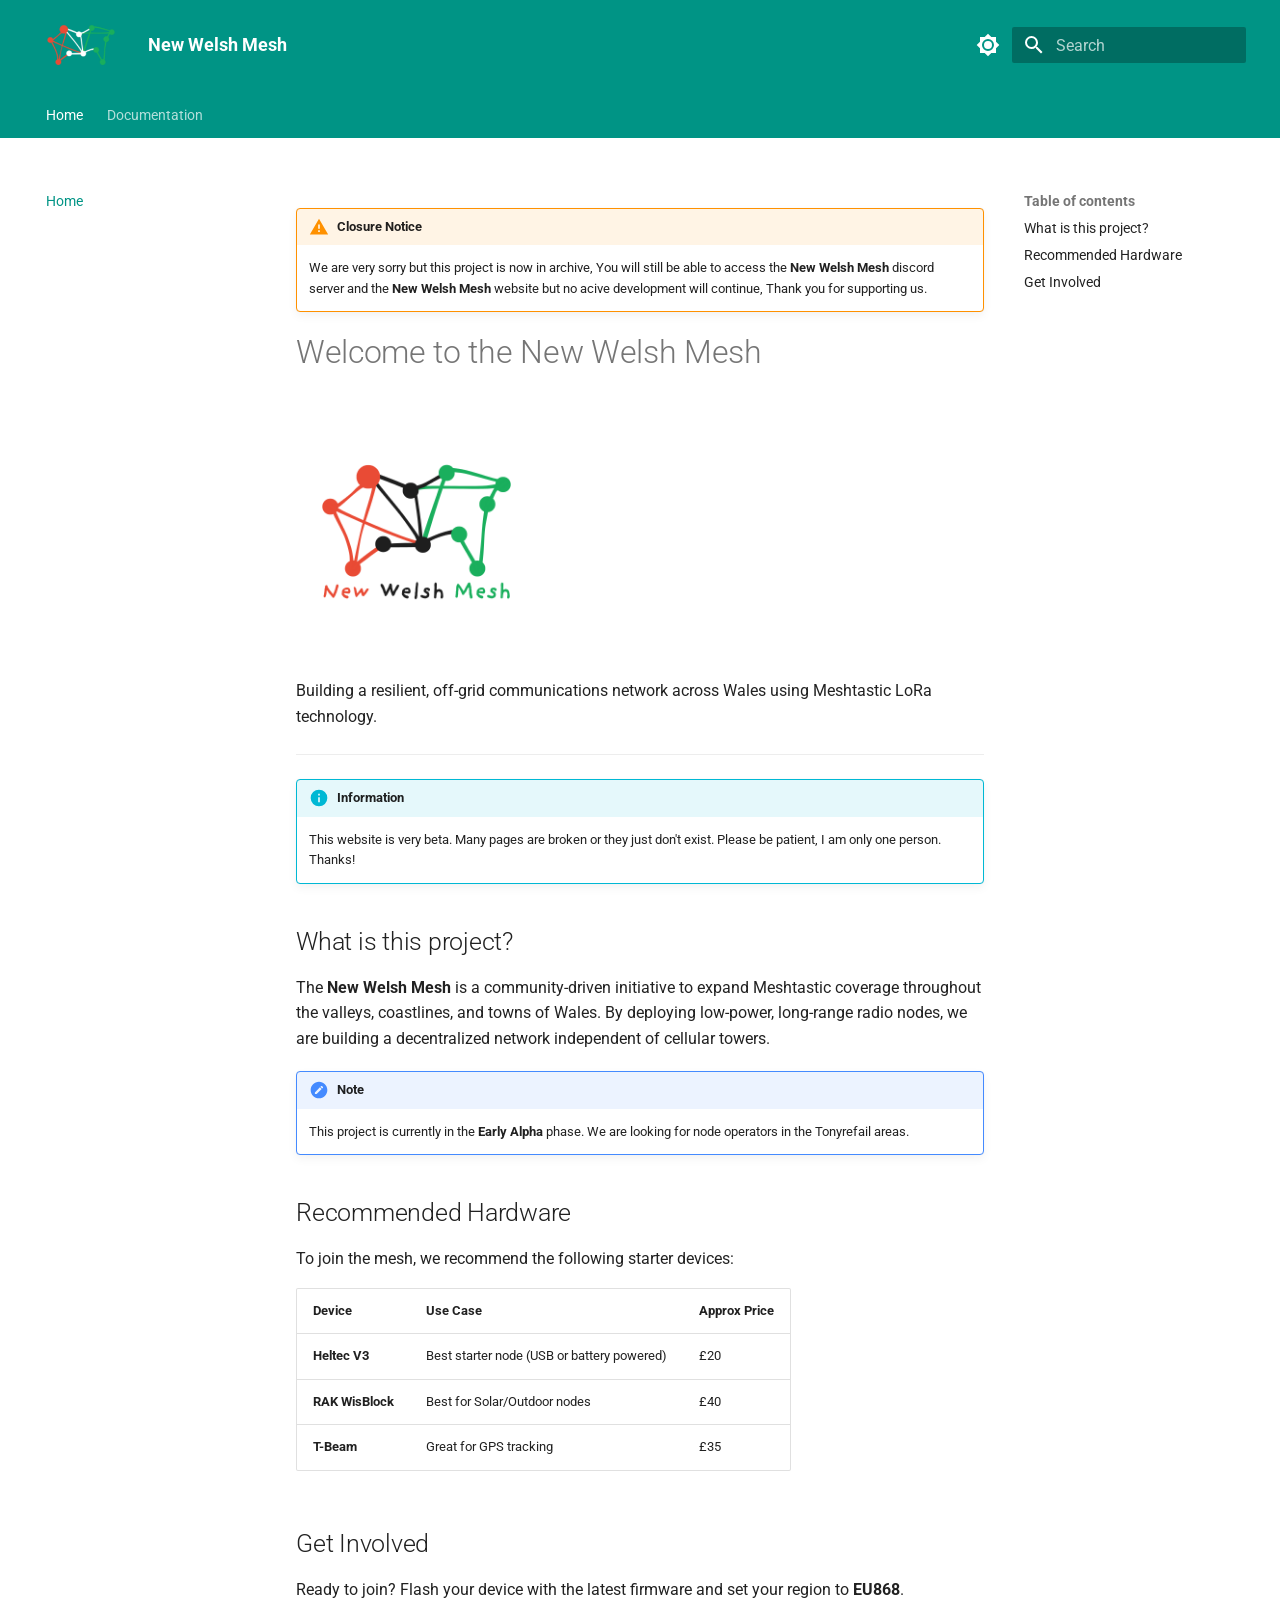
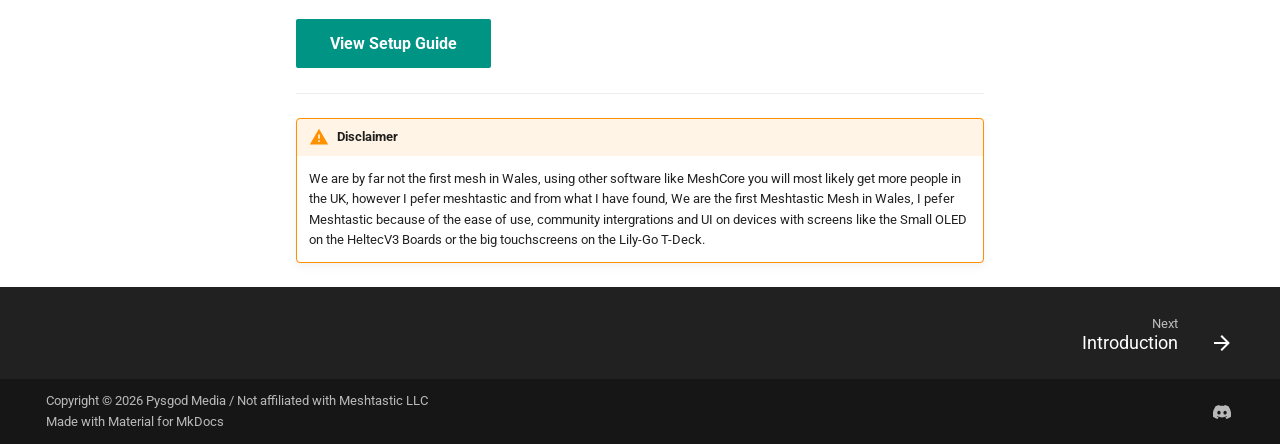
==== index.html @ be0174ce "Deployed 5607182 with MkDocs version: 1.6.1" ====
<!doctype html>
<html lang="en" class="no-js">
  <head>
    
      <meta charset="utf-8">
      <meta name="viewport" content="width=device-width,initial-scale=1">
      
      
      
        <link rel="canonical" href="https://welshmesh.pysgod.xyz/">
      
      
      
        <link rel="next" href="docs/getting-started/">
      
      
        
      
      
      <link rel="icon" href="nwm-white.png">
      <meta name="generator" content="mkdocs-1.6.1, mkdocs-material-9.7.6">
    
    
      
        <title>New Welsh Mesh</title>
      
    
    
      <link rel="stylesheet" href="assets/stylesheets/main.484c7ddc.min.css">
      
        
        <link rel="stylesheet" href="assets/stylesheets/palette.ab4e12ef.min.css">
      
      


    
    
      
    
    
      
        
        
        <link rel="preconnect" href="https://fonts.gstatic.com" crossorigin>
        <link rel="stylesheet" href="https://fonts.googleapis.com/css?family=Roboto:300,300i,400,400i,700,700i%7CRoboto+Mono:400,400i,700,700i&display=fallback">
        <style>:root{--md-text-font:"Roboto";--md-code-font:"Roboto Mono"}</style>
      
    
    
      <link rel="stylesheet" href="stylesheets/style.css">
    
    <script>__md_scope=new URL(".",location),__md_hash=e=>[...e].reduce(((e,_)=>(e<<5)-e+_.charCodeAt(0)),0),__md_get=(e,_=localStorage,t=__md_scope)=>JSON.parse(_.getItem(t.pathname+"."+e)),__md_set=(e,_,t=localStorage,a=__md_scope)=>{try{t.setItem(a.pathname+"."+e,JSON.stringify(_))}catch(e){}}</script>
    
      

    
    
  </head>
  
  
    
    
      
    
    
    
    
    <body dir="ltr" data-md-color-scheme="default" data-md-color-primary="custom" data-md-color-accent="custom">
  
    
    <input class="md-toggle" data-md-toggle="drawer" type="checkbox" id="__drawer" autocomplete="off">
    <input class="md-toggle" data-md-toggle="search" type="checkbox" id="__search" autocomplete="off">
    <label class="md-overlay" for="__drawer"></label>
    <div data-md-component="skip">
      
        
        <a href="#welcome-to-the-new-welsh-mesh" class="md-skip">
          Skip to content
        </a>
      
    </div>
    <div data-md-component="announce">
      
    </div>
    
    
      

<header class="md-header" data-md-component="header">
  <nav class="md-header__inner md-grid" aria-label="Header">
    <a href="." title="New Welsh Mesh" class="md-header__button md-logo" aria-label="New Welsh Mesh" data-md-component="logo">
      
  <img src="nwm-white.png" alt="logo">

    </a>
    <label class="md-header__button md-icon" for="__drawer">
      
      <svg xmlns="http://www.w3.org/2000/svg" viewBox="0 0 24 24"><path d="M3 6h18v2H3zm0 5h18v2H3zm0 5h18v2H3z"/></svg>
    </label>
    <div class="md-header__title" data-md-component="header-title">
      <div class="md-header__ellipsis">
        <div class="md-header__topic">
          <span class="md-ellipsis">
            New Welsh Mesh
          </span>
        </div>
        <div class="md-header__topic" data-md-component="header-topic">
          <span class="md-ellipsis">
            
              Home
            
          </span>
        </div>
      </div>
    </div>
    
      
        <form class="md-header__option" data-md-component="palette">
  
    
    
    
    <input class="md-option" data-md-color-media="" data-md-color-scheme="default" data-md-color-primary="custom" data-md-color-accent="custom"  aria-label="Switch to dark mode"  type="radio" name="__palette" id="__palette_0">
    
      <label class="md-header__button md-icon" title="Switch to dark mode" for="__palette_1" hidden>
        <svg xmlns="http://www.w3.org/2000/svg" viewBox="0 0 24 24"><path d="M12 8a4 4 0 0 0-4 4 4 4 0 0 0 4 4 4 4 0 0 0 4-4 4 4 0 0 0-4-4m0 10a6 6 0 0 1-6-6 6 6 0 0 1 6-6 6 6 0 0 1 6 6 6 6 0 0 1-6 6m8-9.31V4h-4.69L12 .69 8.69 4H4v4.69L.69 12 4 15.31V20h4.69L12 23.31 15.31 20H20v-4.69L23.31 12z"/></svg>
      </label>
    
  
    
    
    
    <input class="md-option" data-md-color-media="" data-md-color-scheme="slate" data-md-color-primary="custom" data-md-color-accent="custom"  aria-label="Switch to light mode"  type="radio" name="__palette" id="__palette_1">
    
      <label class="md-header__button md-icon" title="Switch to light mode" for="__palette_0" hidden>
        <svg xmlns="http://www.w3.org/2000/svg" viewBox="0 0 24 24"><path d="M12 18c-.89 0-1.74-.2-2.5-.55C11.56 16.5 13 14.42 13 12s-1.44-4.5-3.5-5.45C10.26 6.2 11.11 6 12 6a6 6 0 0 1 6 6 6 6 0 0 1-6 6m8-9.31V4h-4.69L12 .69 8.69 4H4v4.69L.69 12 4 15.31V20h4.69L12 23.31 15.31 20H20v-4.69L23.31 12z"/></svg>
      </label>
    
  
</form>
      
    
    
      <script>var palette=__md_get("__palette");if(palette&&palette.color){if("(prefers-color-scheme)"===palette.color.media){var media=matchMedia("(prefers-color-scheme: light)"),input=document.querySelector(media.matches?"[data-md-color-media='(prefers-color-scheme: light)']":"[data-md-color-media='(prefers-color-scheme: dark)']");palette.color.media=input.getAttribute("data-md-color-media"),palette.color.scheme=input.getAttribute("data-md-color-scheme"),palette.color.primary=input.getAttribute("data-md-color-primary"),palette.color.accent=input.getAttribute("data-md-color-accent")}for(var[key,value]of Object.entries(palette.color))document.body.setAttribute("data-md-color-"+key,value)}</script>
    
    
    
      
      
        <label class="md-header__button md-icon" for="__search">
          
          <svg xmlns="http://www.w3.org/2000/svg" viewBox="0 0 24 24"><path d="M9.5 3A6.5 6.5 0 0 1 16 9.5c0 1.61-.59 3.09-1.56 4.23l.27.27h.79l5 5-1.5 1.5-5-5v-.79l-.27-.27A6.52 6.52 0 0 1 9.5 16 6.5 6.5 0 0 1 3 9.5 6.5 6.5 0 0 1 9.5 3m0 2C7 5 5 7 5 9.5S7 14 9.5 14 14 12 14 9.5 12 5 9.5 5"/></svg>
        </label>
        <div class="md-search" data-md-component="search" role="dialog">
  <label class="md-search__overlay" for="__search"></label>
  <div class="md-search__inner" role="search">
    <form class="md-search__form" name="search">
      <input type="text" class="md-search__input" name="query" aria-label="Search" placeholder="Search" autocapitalize="off" autocorrect="off" autocomplete="off" spellcheck="false" data-md-component="search-query" required>
      <label class="md-search__icon md-icon" for="__search">
        
        <svg xmlns="http://www.w3.org/2000/svg" viewBox="0 0 24 24"><path d="M9.5 3A6.5 6.5 0 0 1 16 9.5c0 1.61-.59 3.09-1.56 4.23l.27.27h.79l5 5-1.5 1.5-5-5v-.79l-.27-.27A6.52 6.52 0 0 1 9.5 16 6.5 6.5 0 0 1 3 9.5 6.5 6.5 0 0 1 9.5 3m0 2C7 5 5 7 5 9.5S7 14 9.5 14 14 12 14 9.5 12 5 9.5 5"/></svg>
        
        <svg xmlns="http://www.w3.org/2000/svg" viewBox="0 0 24 24"><path d="M20 11v2H8l5.5 5.5-1.42 1.42L4.16 12l7.92-7.92L13.5 5.5 8 11z"/></svg>
      </label>
      <nav class="md-search__options" aria-label="Search">
        
        <button type="reset" class="md-search__icon md-icon" title="Clear" aria-label="Clear" tabindex="-1">
          
          <svg xmlns="http://www.w3.org/2000/svg" viewBox="0 0 24 24"><path d="M19 6.41 17.59 5 12 10.59 6.41 5 5 6.41 10.59 12 5 17.59 6.41 19 12 13.41 17.59 19 19 17.59 13.41 12z"/></svg>
        </button>
      </nav>
      
    </form>
    <div class="md-search__output">
      <div class="md-search__scrollwrap" tabindex="0" data-md-scrollfix>
        <div class="md-search-result" data-md-component="search-result">
          <div class="md-search-result__meta">
            Initializing search
          </div>
          <ol class="md-search-result__list" role="presentation"></ol>
        </div>
      </div>
    </div>
  </div>
</div>
      
    
    
  </nav>
  
</header>
    
    <div class="md-container" data-md-component="container">
      
      
        
          
            
<nav class="md-tabs" aria-label="Tabs" data-md-component="tabs">
  <div class="md-grid">
    <ul class="md-tabs__list">
      
        
  
  
  
    
  
  
    <li class="md-tabs__item md-tabs__item--active">
      <a href="." class="md-tabs__link">
        
  
  
    
  
  Home

      </a>
    </li>
  

      
        
  
  
  
  
    
    
      
  
  
  
  
    
    
      <li class="md-tabs__item">
        <a href="docs/getting-started/" class="md-tabs__link">
          
  
  
  Documentation

        </a>
      </li>
    
  

    
  

      
    </ul>
  </div>
</nav>
          
        
      
      <main class="md-main" data-md-component="main">
        <div class="md-main__inner md-grid">
          
            
              
              <div class="md-sidebar md-sidebar--primary" data-md-component="sidebar" data-md-type="navigation" >
                <div class="md-sidebar__scrollwrap">
                  <div class="md-sidebar__inner">
                    


  


<nav class="md-nav md-nav--primary md-nav--lifted" aria-label="Navigation" data-md-level="0">
  <label class="md-nav__title" for="__drawer">
    <a href="." title="New Welsh Mesh" class="md-nav__button md-logo" aria-label="New Welsh Mesh" data-md-component="logo">
      
  <img src="nwm-white.png" alt="logo">

    </a>
    New Welsh Mesh
  </label>
  
  <ul class="md-nav__list" data-md-scrollfix>
    
      
      
  
  
    
  
  
  
    <li class="md-nav__item md-nav__item--active">
      
      <input class="md-nav__toggle md-toggle" type="checkbox" id="__toc">
      
      
        
      
      
        <label class="md-nav__link md-nav__link--active" for="__toc">
          
  
  
  <span class="md-ellipsis">
    
  
    Home
  

    
  </span>
  
  

          <span class="md-nav__icon md-icon"></span>
        </label>
      
      <a href="." class="md-nav__link md-nav__link--active">
        
  
  
  <span class="md-ellipsis">
    
  
    Home
  

    
  </span>
  
  

      </a>
      
        

<nav class="md-nav md-nav--secondary" aria-label="Table of contents">
  
  
  
    
  
  
    <label class="md-nav__title" for="__toc">
      <span class="md-nav__icon md-icon"></span>
      Table of contents
    </label>
    <ul class="md-nav__list" data-md-component="toc" data-md-scrollfix>
      
        <li class="md-nav__item">
  <a href="#what-is-this-project" class="md-nav__link">
    <span class="md-ellipsis">
      
        What is this project?
      
    </span>
  </a>
  
</li>
      
        <li class="md-nav__item">
  <a href="#recommended-hardware" class="md-nav__link">
    <span class="md-ellipsis">
      
        Recommended Hardware
      
    </span>
  </a>
  
</li>
      
        <li class="md-nav__item">
  <a href="#get-involved" class="md-nav__link">
    <span class="md-ellipsis">
      
        Get Involved
      
    </span>
  </a>
  
</li>
      
    </ul>
  
</nav>
      
    </li>
  

    
      
      
  
  
  
  
    
    
    
    
      
      
        
      
    
    
    <li class="md-nav__item md-nav__item--nested">
      
        
        
        <input class="md-nav__toggle md-toggle " type="checkbox" id="__nav_2" >
        
          
          <label class="md-nav__link" for="__nav_2" id="__nav_2_label" tabindex="0">
            
  
  
  <span class="md-ellipsis">
    
  
    Documentation
  

    
  </span>
  
  

            <span class="md-nav__icon md-icon"></span>
          </label>
        
        <nav class="md-nav" data-md-level="1" aria-labelledby="__nav_2_label" aria-expanded="false">
          <label class="md-nav__title" for="__nav_2">
            <span class="md-nav__icon md-icon"></span>
            
  
    Documentation
  

          </label>
          <ul class="md-nav__list" data-md-scrollfix>
            
              
                
  
  
  
  
    
    
    
    
      
      
        
      
    
    
    <li class="md-nav__item md-nav__item--nested">
      
        
        
        <input class="md-nav__toggle md-toggle " type="checkbox" id="__nav_2_1" >
        
          
          <label class="md-nav__link" for="__nav_2_1" id="__nav_2_1_label" tabindex="0">
            
  
  
  <span class="md-ellipsis">
    
  
    Getting Started
  

    
  </span>
  
  

            <span class="md-nav__icon md-icon"></span>
          </label>
        
        <nav class="md-nav" data-md-level="2" aria-labelledby="__nav_2_1_label" aria-expanded="false">
          <label class="md-nav__title" for="__nav_2_1">
            <span class="md-nav__icon md-icon"></span>
            
  
    Getting Started
  

          </label>
          <ul class="md-nav__list" data-md-scrollfix>
            
              
                
  
  
  
  
    <li class="md-nav__item">
      <a href="docs/getting-started/" class="md-nav__link">
        
  
  
  <span class="md-ellipsis">
    
  
    Introduction
  

    
  </span>
  
  

      </a>
    </li>
  

              
            
              
                
  
  
  
  
    <li class="md-nav__item">
      <a href="docs/node-settings/" class="md-nav__link">
        
  
  
  <span class="md-ellipsis">
    
  
    Node Settings
  

    
  </span>
  
  

      </a>
    </li>
  

              
            
          </ul>
        </nav>
      
    </li>
  

              
            
              
                
  
  
  
  
    
    
    
    
      
      
        
      
    
    
    <li class="md-nav__item md-nav__item--nested">
      
        
        
        <input class="md-nav__toggle md-toggle " type="checkbox" id="__nav_2_2" >
        
          
          <label class="md-nav__link" for="__nav_2_2" id="__nav_2_2_label" tabindex="0">
            
  
  
  <span class="md-ellipsis">
    
  
    Guidelines
  

    
  </span>
  
  

            <span class="md-nav__icon md-icon"></span>
          </label>
        
        <nav class="md-nav" data-md-level="2" aria-labelledby="__nav_2_2_label" aria-expanded="false">
          <label class="md-nav__title" for="__nav_2_2">
            <span class="md-nav__icon md-icon"></span>
            
  
    Guidelines
  

          </label>
          <ul class="md-nav__list" data-md-scrollfix>
            
              
                
  
  
  
  
    <li class="md-nav__item">
      <a href="docs/mesh-etiquette/" class="md-nav__link">
        
  
  
  <span class="md-ellipsis">
    
  
    Typical Practices
  

    
  </span>
  
  

      </a>
    </li>
  

              
            
          </ul>
        </nav>
      
    </li>
  

              
            
              
                
  
  
  
  
    
    
    
    
      
      
        
      
    
    
    <li class="md-nav__item md-nav__item--nested">
      
        
        
        <input class="md-nav__toggle md-toggle " type="checkbox" id="__nav_2_3" >
        
          
          <label class="md-nav__link" for="__nav_2_3" id="__nav_2_3_label" tabindex="0">
            
  
  
  <span class="md-ellipsis">
    
  
    Extra
  

    
  </span>
  
  

            <span class="md-nav__icon md-icon"></span>
          </label>
        
        <nav class="md-nav" data-md-level="2" aria-labelledby="__nav_2_3_label" aria-expanded="false">
          <label class="md-nav__title" for="__nav_2_3">
            <span class="md-nav__icon md-icon"></span>
            
  
    Extra
  

          </label>
          <ul class="md-nav__list" data-md-scrollfix>
            
              
                
  
  
  
  
    <li class="md-nav__item">
      <a href="docs/node-choices/" class="md-nav__link">
        
  
  
  <span class="md-ellipsis">
    
  
    Node Choices
  

    
  </span>
  
  

      </a>
    </li>
  

              
            
          </ul>
        </nav>
      
    </li>
  

              
            
          </ul>
        </nav>
      
    </li>
  

    
  </ul>
</nav>
                  </div>
                </div>
              </div>
            
            
              
              <div class="md-sidebar md-sidebar--secondary" data-md-component="sidebar" data-md-type="toc" >
                <div class="md-sidebar__scrollwrap">
                  <div class="md-sidebar__inner">
                    

<nav class="md-nav md-nav--secondary" aria-label="Table of contents">
  
  
  
    
  
  
    <label class="md-nav__title" for="__toc">
      <span class="md-nav__icon md-icon"></span>
      Table of contents
    </label>
    <ul class="md-nav__list" data-md-component="toc" data-md-scrollfix>
      
        <li class="md-nav__item">
  <a href="#what-is-this-project" class="md-nav__link">
    <span class="md-ellipsis">
      
        What is this project?
      
    </span>
  </a>
  
</li>
      
        <li class="md-nav__item">
  <a href="#recommended-hardware" class="md-nav__link">
    <span class="md-ellipsis">
      
        Recommended Hardware
      
    </span>
  </a>
  
</li>
      
        <li class="md-nav__item">
  <a href="#get-involved" class="md-nav__link">
    <span class="md-ellipsis">
      
        Get Involved
      
    </span>
  </a>
  
</li>
      
    </ul>
  
</nav>
                  </div>
                </div>
              </div>
            
          
          
            <div class="md-content" data-md-component="content">
              
              <article class="md-content__inner md-typeset">
                
                  


  
  


<div class="admonition warning">
<p class="admonition-title">Closure Notice</p>
<p>We are very sorry but this project is now in archive, You will still be able to access the <strong>New Welsh Mesh</strong> discord server and the <strong>New Welsh Mesh</strong> website but no acive development will continue, Thank you for supporting us.</p>
</div>
<h1 id="welcome-to-the-new-welsh-mesh">Welcome to the New Welsh Mesh</h1>
<p><img alt="The NWM Logo" src="nwmlogo.png" width="35%" /></p>
<p>Building a resilient, off-grid communications network across Wales using Meshtastic LoRa technology.</p>
<hr />
<div class="admonition info">
<p class="admonition-title">Information</p>
<p>This website is very beta. Many pages are broken or they just don't exist. Please be patient, I am only one person. Thanks!</p>
</div>
<h2 id="what-is-this-project">What is this project?</h2>
<p>The <strong>New Welsh Mesh</strong> is a community-driven initiative to expand Meshtastic coverage throughout the valleys, coastlines, and towns of Wales. By deploying low-power, long-range radio nodes, we are building a decentralized network independent of cellular towers.</p>
<div class="admonition note">
<p class="admonition-title">Note</p>
<p>This project is currently in the <strong>Early Alpha</strong> phase. We are looking for node operators in the Tonyrefail areas.</p>
</div>
<h2 id="recommended-hardware">Recommended Hardware</h2>
<p>To join the mesh, we recommend the following starter devices:</p>
<table>
<thead>
<tr>
<th style="text-align: left;">Device</th>
<th style="text-align: left;">Use Case</th>
<th style="text-align: left;">Approx Price</th>
</tr>
</thead>
<tbody>
<tr>
<td style="text-align: left;"><strong>Heltec V3</strong></td>
<td style="text-align: left;">Best starter node (USB or battery powered)</td>
<td style="text-align: left;">£20</td>
</tr>
<tr>
<td style="text-align: left;"><strong>RAK WisBlock</strong></td>
<td style="text-align: left;">Best for Solar/Outdoor nodes</td>
<td style="text-align: left;">£40</td>
</tr>
<tr>
<td style="text-align: left;"><strong>T-Beam</strong></td>
<td style="text-align: left;">Great for GPS tracking</td>
<td style="text-align: left;">£35</td>
</tr>
</tbody>
</table>
<h2 id="get-involved">Get Involved</h2>
<p>Ready to join? Flash your device with the latest firmware and set your region to <strong>EU868</strong>.</p>
<p><a class="md-button md-button--primary" href="docs/getting-started/">View Setup Guide</a></p>
<hr />
<div class="admonition warning">
<p class="admonition-title">Disclaimer</p>
<p>We are by far not the first mesh in Wales, using other software like MeshCore you will most likely get more people in the UK, however I pefer meshtastic and from what I have found, We are the first Meshtastic Mesh in Wales, I pefer Meshtastic because of the ease of use, community intergrations and UI on devices with screens like the Small OLED on the HeltecV3 Boards or the big touchscreens on the Lily-Go T-Deck.</p>
</div>












                
              </article>
            </div>
          
          
<script>var target=document.getElementById(location.hash.slice(1));target&&target.name&&(target.checked=target.name.startsWith("__tabbed_"))</script>
        </div>
        
      </main>
      
        <footer class="md-footer">
  
    
      
      <nav class="md-footer__inner md-grid" aria-label="Footer" >
        
        
          
          <a href="docs/getting-started/" class="md-footer__link md-footer__link--next" aria-label="Next: Introduction">
            <div class="md-footer__title">
              <span class="md-footer__direction">
                Next
              </span>
              <div class="md-ellipsis">
                Introduction
              </div>
            </div>
            <div class="md-footer__button md-icon">
              
              <svg xmlns="http://www.w3.org/2000/svg" viewBox="0 0 24 24"><path d="M4 11v2h12l-5.5 5.5 1.42 1.42L19.84 12l-7.92-7.92L10.5 5.5 16 11z"/></svg>
            </div>
          </a>
        
      </nav>
    
  
  <div class="md-footer-meta md-typeset">
    <div class="md-footer-meta__inner md-grid">
      <div class="md-copyright">
  
    <div class="md-copyright__highlight">
      Copyright &copy; 2026 <a href="https://welshmesh.pysgod.xyz/copyright/">Pysgod Media<a/> / Not affiliated with Meshtastic LLC
    </div>
  
  
    Made with
    <a href="https://squidfunk.github.io/mkdocs-material/" target="_blank" rel="noopener">
      Material for MkDocs
    </a>
  
</div>
      
        
<div class="md-social">
  
    
    
    
    
      
      
    
    <a href="https://discord.gg/4VhKqbH39W" target="_blank" rel="noopener" title="discord.gg" class="md-social__link">
      <svg xmlns="http://www.w3.org/2000/svg" viewBox="0 0 576 512"><!--! Font Awesome Free 7.1.0 by @fontawesome - https://fontawesome.com License - https://fontawesome.com/license/free (Icons: CC BY 4.0, Fonts: SIL OFL 1.1, Code: MIT License) Copyright 2025 Fonticons, Inc.--><path d="M492.5 69.8c-.2-.3-.4-.6-.8-.7-38.1-17.5-78.4-30-119.7-37.1-.4-.1-.8 0-1.1.1s-.6.4-.8.8c-5.5 9.9-10.5 20.2-14.9 30.6-44.6-6.8-89.9-6.8-134.4 0-4.5-10.5-9.5-20.7-15.1-30.6-.2-.3-.5-.6-.8-.8s-.7-.2-1.1-.2C162.5 39 122.2 51.5 84.1 69c-.3.1-.6.4-.8.7C7.1 183.5-13.8 294.6-3.6 404.2c0 .3.1.5.2.8s.3.4.5.6c44.4 32.9 94 58 146.8 74.2.4.1.8.1 1.1 0s.7-.4.9-.7c11.3-15.4 21.4-31.8 30-48.8.1-.2.2-.5.2-.8s0-.5-.1-.8-.2-.5-.4-.6-.4-.3-.7-.4c-15.8-6.1-31.2-13.4-45.9-21.9-.3-.2-.5-.4-.7-.6s-.3-.6-.3-.9 0-.6.2-.9.3-.5.6-.7c3.1-2.3 6.2-4.7 9.1-7.1.3-.2.6-.4.9-.4s.7 0 1 .1c96.2 43.9 200.4 43.9 295.5 0 .3-.1.7-.2 1-.2s.7.2.9.4c2.9 2.4 6 4.9 9.1 7.2.2.2.4.4.6.7s.2.6.2.9-.1.6-.3.9-.4.5-.6.6c-14.7 8.6-30 15.9-45.9 21.8-.2.1-.5.2-.7.4s-.3.4-.4.7-.1.5-.1.8.1.5.2.8c8.8 17 18.8 33.3 30 48.8.2.3.6.6.9.7s.8.1 1.1 0c52.9-16.2 102.6-41.3 147.1-74.2.2-.2.4-.4.5-.6s.2-.5.2-.8c12.3-126.8-20.5-236.9-86.9-334.5zm-302 267.7c-29 0-52.8-26.6-52.8-59.2s23.4-59.2 52.8-59.2c29.7 0 53.3 26.8 52.8 59.2 0 32.7-23.4 59.2-52.8 59.2m195.4 0c-29 0-52.8-26.6-52.8-59.2s23.4-59.2 52.8-59.2c29.7 0 53.3 26.8 52.8 59.2 0 32.7-23.2 59.2-52.8 59.2"/></svg>
    </a>
  
</div>
      
    </div>
  </div>
</footer>
      
    </div>
    <div class="md-dialog" data-md-component="dialog">
      <div class="md-dialog__inner md-typeset"></div>
    </div>
    
    
    
      
      
      <script id="__config" type="application/json">{"annotate": null, "base": ".", "features": ["navigation.tabs", "navigation.sections", "content.code.copy", "navigation.footer"], "search": "assets/javascripts/workers/search.2c215733.min.js", "tags": null, "translations": {"clipboard.copied": "Copied to clipboard", "clipboard.copy": "Copy to clipboard", "search.result.more.one": "1 more on this page", "search.result.more.other": "# more on this page", "search.result.none": "No matching documents", "search.result.one": "1 matching document", "search.result.other": "# matching documents", "search.result.placeholder": "Type to start searching", "search.result.term.missing": "Missing", "select.version": "Select version"}, "version": null}</script>
    
    
      <script src="assets/javascripts/bundle.79ae519e.min.js"></script>
      
    
  </body>
</html>
---- assets/stylesheets/main.484c7ddc.min.css ----
@charset "UTF-8";html{-webkit-text-size-adjust:none;-moz-text-size-adjust:none;text-size-adjust:none;box-sizing:border-box}*,:after,:before{box-sizing:inherit}@media (prefers-reduced-motion){*,:after,:before{transition:none!important}}body{margin:0}a,button,input,label{-webkit-tap-highlight-color:transparent}a{color:inherit;text-decoration:none}hr{border:0;box-sizing:initial;display:block;height:.05rem;overflow:visible;padding:0}small{font-size:80%}sub,sup{line-height:1em}img{border-style:none}table{border-collapse:initial;border-spacing:0}td,th{font-weight:400;vertical-align:top}button{background:#0000;border:0;font-family:inherit;font-size:inherit;margin:0;padding:0}input{border:0;outline:none}:root{--md-primary-fg-color:#4051b5;--md-primary-fg-color--light:#5d6cc0;--md-primary-fg-color--dark:#303fa1;--md-primary-bg-color:#fff;--md-primary-bg-color--light:#ffffffb3;--md-accent-fg-color:#526cfe;--md-accent-fg-color--transparent:#526cfe1a;--md-accent-bg-color:#fff;--md-accent-bg-color--light:#ffffffb3}[data-md-color-scheme=default]{color-scheme:light}[data-md-color-scheme=default] img[src$="#gh-dark-mode-only"],[data-md-color-scheme=default] img[src$="#only-dark"]{display:none}:root,[data-md-color-scheme=default]{--md-hue:225deg;--md-default-fg-color:#000000de;--md-default-fg-color--light:#0000008a;--md-default-fg-color--lighter:#00000052;--md-default-fg-color--lightest:#00000012;--md-default-bg-color:#fff;--md-default-bg-color--light:#ffffffb3;--md-default-bg-color--lighter:#ffffff4d;--md-default-bg-color--lightest:#ffffff1f;--md-code-fg-color:#36464e;--md-code-bg-color:#f5f5f5;--md-code-bg-color--light:#f5f5f5b3;--md-code-bg-color--lighter:#f5f5f54d;--md-code-hl-color:#4287ff;--md-code-hl-color--light:#4287ff1a;--md-code-hl-number-color:#d52a2a;--md-code-hl-special-color:#db1457;--md-code-hl-function-color:#a846b9;--md-code-hl-constant-color:#6e59d9;--md-code-hl-keyword-color:#3f6ec6;--md-code-hl-string-color:#1c7d4d;--md-code-hl-name-color:var(--md-code-fg-color);--md-code-hl-operator-color:var(--md-default-fg-color--light);--md-code-hl-punctuation-color:var(--md-default-fg-color--light);--md-code-hl-comment-color:var(--md-default-fg-color--light);--md-code-hl-generic-color:var(--md-default-fg-color--light);--md-code-hl-variable-color:var(--md-default-fg-color--light);--md-typeset-color:var(--md-default-fg-color);--md-typeset-a-color:var(--md-primary-fg-color);--md-typeset-del-color:#f5503d26;--md-typeset-ins-color:#0bd57026;--md-typeset-kbd-color:#fafafa;--md-typeset-kbd-accent-color:#fff;--md-typeset-kbd-border-color:#b8b8b8;--md-typeset-mark-color:#ffff0080;--md-typeset-table-color:#0000001f;--md-typeset-table-color--light:rgba(0,0,0,.035);--md-admonition-fg-color:var(--md-default-fg-color);--md-admonition-bg-color:var(--md-default-bg-color);--md-warning-fg-color:#000000de;--md-warning-bg-color:#ff9;--md-footer-fg-color:#fff;--md-footer-fg-color--light:#ffffffb3;--md-footer-fg-color--lighter:#ffffff73;--md-footer-bg-color:#000000de;--md-footer-bg-color--dark:#00000052;--md-shadow-z1:0 0.2rem 0.5rem #0000000d,0 0 0.05rem #0000001a;--md-shadow-z2:0 0.2rem 0.5rem #0000001a,0 0 0.05rem #00000040;--md-shadow-z3:0 0.2rem 0.5rem #0003,0 0 0.05rem #00000059}.md-icon svg{fill:currentcolor;display:block;height:1.2rem;width:1.2rem}body{-webkit-font-smoothing:antialiased;-moz-osx-font-smoothing:grayscale;--md-text-font-family:var(--md-text-font,_),-apple-system,BlinkMacSystemFont,Helvetica,Arial,sans-serif;--md-code-font-family:var(--md-code-font,_),SFMono-Regular,Consolas,Menlo,monospace}aside,body,input{font-feature-settings:"kern","liga";color:var(--md-typeset-color);font-family:var(--md-text-font-family)}code,kbd,pre{font-feature-settings:"kern";font-family:var(--md-code-font-family)}:root{--md-typeset-table-sort-icon:url('data:image/svg+xml;charset=utf-8,<svg xmlns="http://www.w3.org/2000/svg" viewBox="0 0 24 24"><path d="m18 21-4-4h3V7h-3l4-4 4 4h-3v10h3M2 19v-2h10v2M2 13v-2h7v2M2 7V5h4v2z"/></svg>');--md-typeset-table-sort-icon--asc:url('data:image/svg+xml;charset=utf-8,<svg xmlns="http://www.w3.org/2000/svg" viewBox="0 0 24 24"><path d="M19 17h3l-4 4-4-4h3V3h2M2 17h10v2H2M6 5v2H2V5m0 6h7v2H2z"/></svg>');--md-typeset-table-sort-icon--desc:url('data:image/svg+xml;charset=utf-8,<svg xmlns="http://www.w3.org/2000/svg" viewBox="0 0 24 24"><path d="M19 7h3l-4-4-4 4h3v14h2M2 17h10v2H2M6 5v2H2V5m0 6h7v2H2z"/></svg>')}.md-typeset{-webkit-print-color-adjust:exact;color-adjust:exact;font-size:.8rem;line-height:1.6;overflow-wrap:break-word}@media print{.md-typeset{font-size:.68rem}}.md-typeset blockquote,.md-typeset dl,.md-typeset figure,.md-typeset ol,.md-typeset pre,.md-typeset ul{margin-bottom:1em;margin-top:1em}.md-typeset h1{color:var(--md-default-fg-color--light);font-size:2em;line-height:1.3;margin:0 0 1.25em}.md-typeset h1,.md-typeset h2{font-weight:300;letter-spacing:-.01em}.md-typeset h2{font-size:1.5625em;line-height:1.4;margin:1.6em 0 .64em}.md-typeset h3{font-size:1.25em;font-weight:400;letter-spacing:-.01em;line-height:1.5;margin:1.6em 0 .8em}.md-typeset h2+h3{margin-top:.8em}.md-typeset h4{font-weight:700;letter-spacing:-.01em;margin:1em 0}.md-typeset h5,.md-typeset h6{color:var(--md-default-fg-color--light);font-size:.8em;font-weight:700;letter-spacing:-.01em;margin:1.25em 0}.md-typeset h5{text-transform:uppercase}.md-typeset h5 code{text-transform:none}.md-typeset hr{border-bottom:.05rem solid var(--md-default-fg-color--lightest);display:flow-root;margin:1.5em 0}.md-typeset a{color:var(--md-typeset-a-color);word-break:break-word}.md-typeset a,.md-typeset a:before{transition:color 125ms}.md-typeset a:focus,.md-typeset a:hover{color:var(--md-accent-fg-color)}.md-typeset a:focus code,.md-typeset a:hover code{background-color:var(--md-accent-fg-color--transparent);color:var(--md-accent-fg-color)}.md-typeset a code{color:var(--md-typeset-a-color)}.md-typeset a.focus-visible{outline-color:var(--md-accent-fg-color);outline-offset:.2rem}.md-typeset code,.md-typeset kbd,.md-typeset pre{color:var(--md-code-fg-color);direction:ltr;font-variant-ligatures:none;transition:background-color 125ms}@media print{.md-typeset code,.md-typeset kbd,.md-typeset pre{white-space:pre-wrap}}.md-typeset code{background-color:var(--md-code-bg-color);border-radius:.1rem;-webkit-box-decoration-break:clone;box-decoration-break:clone;font-size:.85em;padding:0 .2941176471em;transition:color 125ms,background-color 125ms;word-break:break-word}.md-typeset code:not(.focus-visible){-webkit-tap-highlight-color:transparent;outline:none}.md-typeset pre{display:flow-root;line-height:1.4;position:relative}.md-typeset pre>code{-webkit-box-decoration-break:slice;box-decoration-break:slice;box-shadow:none;display:block;margin:0;outline-color:var(--md-accent-fg-color);overflow:auto;padding:.7720588235em 1.1764705882em;scrollbar-color:var(--md-default-fg-color--lighter) #0000;scrollbar-width:thin;touch-action:auto;word-break:normal}.md-typeset pre>code:hover{scrollbar-color:var(--md-accent-fg-color) #0000}.md-typeset pre>code::-webkit-scrollbar{height:.2rem;width:.2rem}.md-typeset pre>code::-webkit-scrollbar-thumb{background-color:var(--md-default-fg-color--lighter)}.md-typeset pre>code::-webkit-scrollbar-thumb:hover{background-color:var(--md-accent-fg-color)}.md-typeset kbd{background-color:var(--md-typeset-kbd-color);border-radius:.1rem;box-shadow:0 .1rem 0 .05rem var(--md-typeset-kbd-border-color),0 .1rem 0 var(--md-typeset-kbd-border-color),0 -.1rem .2rem var(--md-typeset-kbd-accent-color) inset;color:var(--md-default-fg-color);display:inline-block;font-size:.75em;padding:0 .6666666667em;vertical-align:text-top;word-break:break-word}.md-typeset mark{background-color:var(--md-typeset-mark-color);-webkit-box-decoration-break:clone;box-decoration-break:clone;color:inherit;word-break:break-word}.md-typeset abbr{cursor:help;text-decoration:none}.md-typeset [data-preview],.md-typeset abbr{border-bottom:.05rem dotted var(--md-default-fg-color--light)}.md-typeset small{opacity:.75}[dir=ltr] .md-typeset sub,[dir=ltr] .md-typeset sup{margin-left:.078125em}[dir=rtl] .md-typeset sub,[dir=rtl] .md-typeset sup{margin-right:.078125em}[dir=ltr] .md-typeset blockquote{padding-left:.6rem}[dir=rtl] .md-typeset blockquote{padding-right:.6rem}[dir=ltr] .md-typeset blockquote{border-left:.2rem solid var(--md-default-fg-color--lighter)}[dir=rtl] .md-typeset blockquote{border-right:.2rem solid var(--md-default-fg-color--lighter)}.md-typeset blockquote{color:var(--md-default-fg-color--light);margin-left:0;margin-right:0}.md-typeset ul{list-style-type:disc}.md-typeset ul[type]{list-style-type:revert-layer}[dir=ltr] .md-typeset ol,[dir=ltr] .md-typeset ul{margin-left:.625em}[dir=rtl] .md-typeset ol,[dir=rtl] .md-typeset ul{margin-right:.625em}.md-typeset ol,.md-typeset ul{padding:0}.md-typeset ol:not([hidden]),.md-typeset ul:not([hidden]){display:flow-root}.md-typeset ol ol,.md-typeset ul ol{list-style-type:lower-alpha}.md-typeset ol ol ol,.md-typeset ul ol ol{list-style-type:lower-roman}.md-typeset ol ol ol ol,.md-typeset ul ol ol ol{list-style-type:upper-alpha}.md-typeset ol ol ol ol ol,.md-typeset ul ol ol ol ol{list-style-type:upper-roman}.md-typeset ol[type],.md-typeset ul[type]{list-style-type:revert-layer}[dir=ltr] .md-typeset ol li,[dir=ltr] .md-typeset ul li{margin-left:1.25em}[dir=rtl] .md-typeset ol li,[dir=rtl] .md-typeset ul li{margin-right:1.25em}.md-typeset ol li,.md-typeset ul li{margin-bottom:.5em}.md-typeset ol li blockquote,.md-typeset ol li p,.md-typeset ul li blockquote,.md-typeset ul li p{margin:.5em 0}.md-typeset ol li:last-child,.md-typeset ul li:last-child{margin-bottom:0}[dir=ltr] .md-typeset ol li ol,[dir=ltr] .md-typeset ol li ul,[dir=ltr] .md-typeset ul li ol,[dir=ltr] .md-typeset ul li ul{margin-left:.625em}[dir=rtl] .md-typeset ol li ol,[dir=rtl] .md-typeset ol li ul,[dir=rtl] .md-typeset ul li ol,[dir=rtl] .md-typeset ul li ul{margin-right:.625em}.md-typeset ol li ol,.md-typeset ol li ul,.md-typeset ul li ol,.md-typeset ul li ul{margin-bottom:.5em;margin-top:.5em}[dir=ltr] .md-typeset dd{margin-left:1.875em}[dir=rtl] .md-typeset dd{margin-right:1.875em}.md-typeset dd{margin-bottom:1.5em;margin-top:1em}.md-typeset img,.md-typeset svg,.md-typeset video{height:auto;max-width:100%}.md-typeset img[align=left]{margin:1em 1em 1em 0}.md-typeset img[align=right]{margin:1em 0 1em 1em}.md-typeset img[align]:only-child{margin-top:0}.md-typeset figure{display:flow-root;margin:1em auto;max-width:100%;text-align:center;width:fit-content}.md-typeset figure img{display:block;margin:0 auto}.md-typeset figcaption{font-style:italic;margin:1em auto;max-width:24rem}.md-typeset iframe{max-width:100%}.md-typeset table:not([class]){background-color:var(--md-default-bg-color);border:.05rem solid var(--md-typeset-table-color);border-radius:.1rem;display:inline-block;font-size:.64rem;max-width:100%;overflow:auto;touch-action:auto}@media print{.md-typeset table:not([class]){display:table}}.md-typeset table:not([class])+*{margin-top:1.5em}.md-typeset table:not([class]) td>:first-child,.md-typeset table:not([class]) th>:first-child{margin-top:0}.md-typeset table:not([class]) td>:last-child,.md-typeset table:not([class]) th>:last-child{margin-bottom:0}.md-typeset table:not([class]) td:not([align]),.md-typeset table:not([class]) th:not([align]){text-align:left}[dir=rtl] .md-typeset table:not([class]) td:not([align]),[dir=rtl] .md-typeset table:not([class]) th:not([align]){text-align:right}.md-typeset table:not([class]) th{font-weight:700;min-width:5rem;padding:.9375em 1.25em;vertical-align:top}.md-typeset table:not([class]) td{border-top:.05rem solid var(--md-typeset-table-color);padding:.9375em 1.25em;vertical-align:top}.md-typeset table:not([class]) tbody tr{transition:background-color 125ms}.md-typeset table:not([class]) tbody tr:hover{background-color:var(--md-typeset-table-color--light);box-shadow:0 .05rem 0 var(--md-default-bg-color) inset}.md-typeset table:not([class]) a{word-break:normal}.md-typeset table th[role=columnheader]{cursor:pointer}[dir=ltr] .md-typeset table th[role=columnheader]:after{margin-left:.5em}[dir=rtl] .md-typeset table th[role=columnheader]:after{margin-right:.5em}.md-typeset table th[role=columnheader]:after{content:"";display:inline-block;height:1.2em;-webkit-mask-image:var(--md-typeset-table-sort-icon);mask-image:var(--md-typeset-table-sort-icon);-webkit-mask-repeat:no-repeat;mask-repeat:no-repeat;-webkit-mask-size:contain;mask-size:contain;transition:background-color 125ms;vertical-align:text-bottom;width:1.2em}.md-typeset table th[role=columnheader]:hover:after{background-color:var(--md-default-fg-color--lighter)}.md-typeset table th[role=columnheader][aria-sort=ascending]:after{background-color:var(--md-default-fg-color--light);-webkit-mask-image:var(--md-typeset-table-sort-icon--asc);mask-image:var(--md-typeset-table-sort-icon--asc)}.md-typeset table th[role=columnheader][aria-sort=descending]:after{background-color:var(--md-default-fg-color--light);-webkit-mask-image:var(--md-typeset-table-sort-icon--desc);mask-image:var(--md-typeset-table-sort-icon--desc)}.md-typeset__scrollwrap{margin:1em -.8rem;overflow-x:auto;touch-action:auto}.md-typeset__table{display:inline-block;margin-bottom:.5em;padding:0 .8rem}@media print{.md-typeset__table{display:block}}html .md-typeset__table table{display:table;margin:0;overflow:hidden;width:100%}@media screen and (max-width:44.984375em){.md-content__inner>pre{margin:1em -.8rem}.md-content__inner>pre code{border-radius:0}}.md-typeset .md-author{border-radius:100%;display:block;flex-shrink:0;height:1.6rem;overflow:hidden;position:relative;transition:color 125ms,transform 125ms;width:1.6rem}.md-typeset .md-author img{display:block}.md-typeset .md-author--more{background:var(--md-default-fg-color--lightest);color:var(--md-default-fg-color--lighter);font-size:.6rem;font-weight:700;line-height:1.6rem;text-align:center}.md-typeset .md-author--long{height:2.4rem;width:2.4rem}.md-typeset a.md-author{transform:scale(1)}.md-typeset a.md-author img{border-radius:100%;filter:grayscale(100%) opacity(75%);transition:filter 125ms}.md-typeset a.md-author:focus,.md-typeset a.md-author:hover{transform:scale(1.1);z-index:1}.md-typeset a.md-author:focus img,.md-typeset a.md-author:hover img{filter:grayscale(0)}.md-banner{background-color:var(--md-footer-bg-color);color:var(--md-footer-fg-color);overflow:auto}@media print{.md-banner{display:none}}.md-banner--warning{background-color:var(--md-warning-bg-color);color:var(--md-warning-fg-color)}.md-banner__inner{font-size:.7rem;margin:.6rem auto;padding:0 .8rem}[dir=ltr] .md-banner__button{float:right}[dir=rtl] .md-banner__button{float:left}.md-banner__button{color:inherit;cursor:pointer;transition:opacity .25s}.no-js .md-banner__button{display:none}.md-banner__button:hover{opacity:.7}html{font-size:125%;height:100%;overflow-x:hidden}@media screen and (min-width:100em){html{font-size:137.5%}}@media screen and (min-width:125em){html{font-size:150%}}body{background-color:var(--md-default-bg-color);display:flex;flex-direction:column;font-size:.5rem;min-height:100%;position:relative;width:100%}@media print{body{display:block}}@media screen and (max-width:59.984375em){body[data-md-scrolllock]{position:fixed}}.md-grid{margin-left:auto;margin-right:auto;max-width:61rem}.md-container{display:flex;flex-direction:column;flex-grow:1}@media print{.md-container{display:block}}.md-main{flex-grow:1}.md-main__inner{display:flex;height:100%;margin-top:1.5rem}.md-ellipsis{overflow:hidden;text-overflow:ellipsis}.md-toggle{display:none}.md-option{height:0;opacity:0;position:absolute;width:0}.md-option:checked+label:not([hidden]){display:block}.md-option.focus-visible+label{outline-color:var(--md-accent-fg-color);outline-style:auto}.md-skip{background-color:var(--md-default-fg-color);border-radius:.1rem;color:var(--md-default-bg-color);font-size:.64rem;margin:.5rem;opacity:0;outline-color:var(--md-accent-fg-color);padding:.3rem .5rem;position:fixed;transform:translateY(.4rem);z-index:-1}.md-skip:focus{opacity:1;transform:translateY(0);transition:transform .25s cubic-bezier(.4,0,.2,1),opacity 175ms 75ms;z-index:10}@page{margin:25mm}:root{--md-clipboard-icon:url('data:image/svg+xml;charset=utf-8,<svg xmlns="http://www.w3.org/2000/svg" viewBox="0 0 24 24"><path d="M19 21H8V7h11m0-2H8a2 2 0 0 0-2 2v14a2 2 0 0 0 2 2h11a2 2 0 0 0 2-2V7a2 2 0 0 0-2-2m-3-4H4a2 2 0 0 0-2 2v14h2V3h12z"/></svg>')}.md-clipboard{border-radius:.1rem;color:var(--md-default-fg-color--lightest);cursor:pointer;height:1.5em;outline-color:var(--md-accent-fg-color);outline-offset:.1rem;transition:color .25s;width:1.5em;z-index:1}@media print{.md-clipboard{display:none}}.md-clipboard:not(.focus-visible){-webkit-tap-highlight-color:transparent;outline:none}:hover>.md-clipboard{color:var(--md-default-fg-color--light)}.md-clipboard:focus,.md-clipboard:hover{color:var(--md-accent-fg-color)}.md-clipboard:after{background-color:currentcolor;content:"";display:block;height:1.125em;margin:0 auto;-webkit-mask-image:var(--md-clipboard-icon);mask-image:var(--md-clipboard-icon);-webkit-mask-position:center;mask-position:center;-webkit-mask-repeat:no-repeat;mask-repeat:no-repeat;-webkit-mask-size:contain;mask-size:contain;width:1.125em}.md-clipboard--inline{cursor:pointer}.md-clipboard--inline code{transition:color .25s,background-color .25s}.md-clipboard--inline:focus code,.md-clipboard--inline:hover code{background-color:var(--md-accent-fg-color--transparent);color:var(--md-accent-fg-color)}:root{--md-code-select-icon:url('data:image/svg+xml;charset=utf-8,<svg xmlns="http://www.w3.org/2000/svg" viewBox="0 0 24 24"><path d="M19 19h-4v2h4c1.1 0 2-.9 2-2v-4h-2m0-12h-4v2h4v4h2V5c0-1.1-.9-2-2-2M5 5h4V3H5c-1.1 0-2 .9-2 2v4h2m0 6H3v4c0 1.1.9 2 2 2h4v-2H5zm2-4h2v2H7zm4 0h2v2h-2zm4 0h2v2h-2zM7 7h2v2H7zm4 0h2v2h-2zm4 0h2v2h-2zm-8 8h2v2H7zm4 0h2v2h-2zm4 0h2v2h-2z"/></svg>');--md-code-copy-icon:url('data:image/svg+xml;charset=utf-8,<svg xmlns="http://www.w3.org/2000/svg" viewBox="0 0 24 24"><path d="M19 21H8V7h11m0-2H8a2 2 0 0 0-2 2v14a2 2 0 0 0 2 2h11a2 2 0 0 0 2-2V7a2 2 0 0 0-2-2m-3-4H4a2 2 0 0 0-2 2v14h2V3h12z"/></svg>')}.md-typeset .md-code__content{display:grid}.md-code__nav{background-color:var(--md-code-bg-color--lighter);border-radius:.1rem;display:flex;gap:.2rem;padding:.2rem;position:absolute;right:.25em;top:.25em;transition:background-color .25s;z-index:1}:hover>.md-code__nav{background-color:var(--md-code-bg-color--light)}.md-code__button{color:var(--md-default-fg-color--lightest);cursor:pointer;display:block;height:1.5em;outline-color:var(--md-accent-fg-color);outline-offset:.1rem;transition:color .25s;width:1.5em}:hover>*>.md-code__button{color:var(--md-default-fg-color--light)}.md-code__button.focus-visible,.md-code__button:hover{color:var(--md-accent-fg-color)}.md-code__button--active{color:var(--md-default-fg-color)!important}.md-code__button:after{background-color:currentcolor;content:"";display:block;height:1.125em;margin:0 auto;-webkit-mask-position:center;mask-position:center;-webkit-mask-repeat:no-repeat;mask-repeat:no-repeat;-webkit-mask-size:contain;mask-size:contain;width:1.125em}.md-code__button[data-md-type=select]:after{-webkit-mask-image:var(--md-code-select-icon);mask-image:var(--md-code-select-icon)}.md-code__button[data-md-type=copy]:after{-webkit-mask-image:var(--md-code-copy-icon);mask-image:var(--md-code-copy-icon)}@keyframes consent{0%{opacity:0;transform:translateY(100%)}to{opacity:1;transform:translateY(0)}}@keyframes overlay{0%{opacity:0}to{opacity:1}}.md-consent__overlay{animation:overlay .25s both;-webkit-backdrop-filter:blur(.1rem);backdrop-filter:blur(.1rem);background-color:#0000008a;height:100%;opacity:1;position:fixed;top:0;width:100%;z-index:5}.md-consent__inner{animation:consent .5s cubic-bezier(.1,.7,.1,1) both;background-color:var(--md-default-bg-color);border:0;border-radius:.1rem;bottom:0;box-shadow:0 0 .2rem #0000001a,0 .2rem .4rem #0003;max-height:100%;overflow:auto;padding:0;position:fixed;width:100%;z-index:5}.md-consent__form{padding:.8rem}.md-consent__settings{display:none;margin:1em 0}input:checked+.md-consent__settings{display:block}.md-consent__controls{margin-bottom:.8rem}.md-typeset .md-consent__controls .md-button{display:inline}@media screen and (max-width:44.984375em){.md-typeset .md-consent__controls .md-button{display:block;margin-top:.4rem;text-align:center;width:100%}}.md-consent label{cursor:pointer}.md-content{flex-grow:1;min-width:0}.md-content__inner{margin:0 .8rem 1.2rem;padding-top:.6rem}@media screen and (min-width:76.25em){[dir=ltr] .md-sidebar--primary:not([hidden])~.md-content>.md-content__inner{margin-left:1.2rem}[dir=ltr] .md-sidebar--secondary:not([hidden])~.md-content>.md-content__inner,[dir=rtl] .md-sidebar--primary:not([hidden])~.md-content>.md-content__inner{margin-right:1.2rem}[dir=rtl] .md-sidebar--secondary:not([hidden])~.md-content>.md-content__inner{margin-left:1.2rem}}.md-content__inner:before{content:"";display:block;height:.4rem}.md-content__inner>:last-child{margin-bottom:0}[dir=ltr] .md-content__button{float:right}[dir=rtl] .md-content__button{float:left}[dir=ltr] .md-content__button{margin-left:.4rem}[dir=rtl] .md-content__button{margin-right:.4rem}.md-content__button{margin:.4rem 0;padding:0}@media print{.md-content__button{display:none}}.md-typeset .md-content__button{color:var(--md-default-fg-color--lighter)}.md-content__button svg{display:inline;vertical-align:top}[dir=rtl] .md-content__button svg{transform:scaleX(-1)}[dir=ltr] .md-dialog{right:.8rem}[dir=rtl] .md-dialog{left:.8rem}.md-dialog{background-color:var(--md-default-fg-color);border-radius:.1rem;bottom:.8rem;box-shadow:var(--md-shadow-z3);min-width:11.1rem;opacity:0;padding:.4rem .6rem;pointer-events:none;position:fixed;transform:translateY(100%);transition:transform 0ms .4s,opacity .4s;z-index:4}@media print{.md-dialog{display:none}}.md-dialog--active{opacity:1;pointer-events:auto;transform:translateY(0);transition:transform .4s cubic-bezier(.075,.85,.175,1),opacity .4s}.md-dialog__inner{color:var(--md-default-bg-color);font-size:.7rem}.md-feedback{margin:2em 0 1em;text-align:center}.md-feedback fieldset{border:none;margin:0;padding:0}.md-feedback__title{font-weight:700;margin:1em auto}.md-feedback__inner{position:relative}.md-feedback__list{display:flex;flex-wrap:wrap;place-content:baseline center;position:relative}.md-feedback__list:hover .md-icon:not(:disabled){color:var(--md-default-fg-color--lighter)}:disabled .md-feedback__list{min-height:1.8rem}.md-feedback__icon{color:var(--md-default-fg-color--light);cursor:pointer;flex-shrink:0;margin:0 .1rem;transition:color 125ms}.md-feedback__icon:not(:disabled).md-icon:hover{color:var(--md-accent-fg-color)}.md-feedback__icon:disabled{color:var(--md-default-fg-color--lightest);pointer-events:none}.md-feedback__note{opacity:0;position:relative;transform:translateY(.4rem);transition:transform .4s cubic-bezier(.1,.7,.1,1),opacity .15s}.md-feedback__note>*{margin:0 auto;max-width:16rem}:disabled .md-feedback__note{opacity:1;transform:translateY(0)}@media print{.md-feedback{display:none}}.md-footer{background-color:var(--md-footer-bg-color);color:var(--md-footer-fg-color)}@media print{.md-footer{display:none}}.md-footer__inner{justify-content:space-between;overflow:auto;padding:.2rem}.md-footer__inner:not([hidden]){display:flex}.md-footer__link{align-items:end;display:flex;flex-grow:0.01;margin-bottom:.4rem;margin-top:1rem;max-width:100%;outline-color:var(--md-accent-fg-color);overflow:hidden;transition:opacity .25s}.md-footer__link:focus,.md-footer__link:hover{opacity:.7}[dir=rtl] .md-footer__link svg{transform:scaleX(-1)}@media screen and (max-width:44.984375em){.md-footer__link--prev{flex-shrink:0}.md-footer__link--prev .md-footer__title{display:none}}[dir=ltr] .md-footer__link--next{margin-left:auto}[dir=rtl] .md-footer__link--next{margin-right:auto}.md-footer__link--next{text-align:right}[dir=rtl] .md-footer__link--next{text-align:left}.md-footer__title{flex-grow:1;font-size:.9rem;margin-bottom:.7rem;max-width:calc(100% - 2.4rem);padding:0 1rem;white-space:nowrap}.md-footer__button{margin:.2rem;padding:.4rem}.md-footer__direction{font-size:.64rem;opacity:.7}.md-footer-meta{background-color:var(--md-footer-bg-color--dark)}.md-footer-meta__inner{display:flex;flex-wrap:wrap;justify-content:space-between;padding:.2rem}html .md-footer-meta.md-typeset a{color:var(--md-footer-fg-color--light)}html .md-footer-meta.md-typeset a:focus,html .md-footer-meta.md-typeset a:hover{color:var(--md-footer-fg-color)}.md-copyright{color:var(--md-footer-fg-color--lighter);font-size:.64rem;margin:auto .6rem;padding:.4rem 0;width:100%}@media screen and (min-width:45em){.md-copyright{width:auto}}.md-copyright__highlight{color:var(--md-footer-fg-color--light)}.md-social{display:inline-flex;gap:.2rem;margin:0 .4rem;padding:.2rem 0 .6rem}@media screen and (min-width:45em){.md-social{padding:.6rem 0}}.md-social__link{display:inline-block;height:1.6rem;text-align:center;width:1.6rem}.md-social__link:before{line-height:1.9}.md-social__link svg{fill:currentcolor;max-height:.8rem;vertical-align:-25%}.md-typeset .md-button{border:.1rem solid;border-radius:.1rem;color:var(--md-primary-fg-color);cursor:pointer;display:inline-block;font-weight:700;padding:.625em 2em;transition:color 125ms,background-color 125ms,border-color 125ms}.md-typeset .md-button--primary{background-color:var(--md-primary-fg-color);border-color:var(--md-primary-fg-color);color:var(--md-primary-bg-color)}.md-typeset .md-button:focus,.md-typeset .md-button:hover{background-color:var(--md-accent-fg-color);border-color:var(--md-accent-fg-color);color:var(--md-accent-bg-color)}[dir=ltr] .md-typeset .md-input{border-top-left-radius:.1rem}[dir=ltr] .md-typeset .md-input,[dir=rtl] .md-typeset .md-input{border-top-right-radius:.1rem}[dir=rtl] .md-typeset .md-input{border-top-left-radius:.1rem}.md-typeset .md-input{border-bottom:.1rem solid var(--md-default-fg-color--lighter);box-shadow:var(--md-shadow-z1);font-size:.8rem;height:1.8rem;padding:0 .6rem;transition:border .25s,box-shadow .25s}.md-typeset .md-input:focus,.md-typeset .md-input:hover{border-bottom-color:var(--md-accent-fg-color);box-shadow:var(--md-shadow-z2)}.md-typeset .md-input--stretch{width:100%}.md-header{background-color:var(--md-primary-fg-color);box-shadow:0 0 .2rem #0000,0 .2rem .4rem #0000;color:var(--md-primary-bg-color);display:block;left:0;position:sticky;right:0;top:0;z-index:4}@media print{.md-header{display:none}}.md-header[hidden]{transform:translateY(-100%);transition:transform .25s cubic-bezier(.8,0,.6,1),box-shadow .25s}.md-header--shadow{box-shadow:0 0 .2rem #0000001a,0 .2rem .4rem #0003;transition:transform .25s cubic-bezier(.1,.7,.1,1),box-shadow .25s}.md-header__inner{align-items:center;display:flex;padding:0 .2rem}.md-header__button{color:currentcolor;cursor:pointer;margin:.2rem;outline-color:var(--md-accent-fg-color);padding:.4rem;position:relative;transition:opacity .25s;vertical-align:middle;z-index:1}.md-header__button:hover{opacity:.7}.md-header__button:not([hidden]){display:inline-block}.md-header__button:not(.focus-visible){-webkit-tap-highlight-color:transparent;outline:none}.md-header__button.md-logo{margin:.2rem;padding:.4rem}@media screen and (max-width:76.234375em){.md-header__button.md-logo{display:none}}.md-header__button.md-logo img,.md-header__button.md-logo svg{fill:currentcolor;display:block;height:1.2rem;width:auto}@media screen and (min-width:60em){.md-header__button[for=__search]{display:none}}.no-js .md-header__button[for=__search]{display:none}[dir=rtl] .md-header__button[for=__search] svg{transform:scaleX(-1)}@media screen and (min-width:76.25em){.md-header__button[for=__drawer]{display:none}}.md-header__topic{display:flex;max-width:100%;position:absolute;transition:transform .4s cubic-bezier(.1,.7,.1,1),opacity .15s;white-space:nowrap}.md-header__topic+.md-header__topic{opacity:0;pointer-events:none;transform:translateX(1.25rem);transition:transform .4s cubic-bezier(1,.7,.1,.1),opacity .15s;z-index:-1}[dir=rtl] .md-header__topic+.md-header__topic{transform:translateX(-1.25rem)}.md-header__topic:first-child{font-weight:700}[dir=ltr] .md-header__title{margin-left:1rem;margin-right:.4rem}[dir=rtl] .md-header__title{margin-left:.4rem;margin-right:1rem}.md-header__title{flex-grow:1;font-size:.9rem;height:2.4rem;line-height:2.4rem}.md-header__title--active .md-header__topic{opacity:0;pointer-events:none;transform:translateX(-1.25rem);transition:transform .4s cubic-bezier(1,.7,.1,.1),opacity .15s;z-index:-1}[dir=rtl] .md-header__title--active .md-header__topic{transform:translateX(1.25rem)}.md-header__title--active .md-header__topic+.md-header__topic{opacity:1;pointer-events:auto;transform:translateX(0);transition:transform .4s cubic-bezier(.1,.7,.1,1),opacity .15s;z-index:0}.md-header__title>.md-header__ellipsis{height:100%;position:relative;width:100%}.md-header__option{display:flex;flex-shrink:0;max-width:100%;transition:max-width 0ms .25s,opacity .25s .25s;white-space:nowrap}[data-md-toggle=search]:checked~.md-header .md-header__option{max-width:0;opacity:0;transition:max-width 0ms,opacity 0ms}.md-header__option>input{bottom:0}.md-header__source{display:none}@media screen and (min-width:60em){[dir=ltr] .md-header__source{margin-left:1rem}[dir=rtl] .md-header__source{margin-right:1rem}.md-header__source{display:block;max-width:11.7rem;width:11.7rem}}@media screen and (min-width:76.25em){[dir=ltr] .md-header__source{margin-left:1.4rem}[dir=rtl] .md-header__source{margin-right:1.4rem}}.md-meta{color:var(--md-default-fg-color--light);font-size:.7rem;line-height:1.3}.md-meta__list{display:inline-flex;flex-wrap:wrap;list-style:none;margin:0;padding:0}.md-meta__item:not(:last-child):after{content:"·";margin-left:.2rem;margin-right:.2rem}.md-meta__link{color:var(--md-typeset-a-color)}.md-meta__link:focus,.md-meta__link:hover{color:var(--md-accent-fg-color)}.md-draft{background-color:#ff1744;border-radius:.125em;color:#fff;display:inline-block;font-weight:700;padding-left:.5714285714em;padding-right:.5714285714em}:root{--md-nav-icon--prev:url('data:image/svg+xml;charset=utf-8,<svg xmlns="http://www.w3.org/2000/svg" viewBox="0 0 24 24"><path d="M20 11v2H8l5.5 5.5-1.42 1.42L4.16 12l7.92-7.92L13.5 5.5 8 11z"/></svg>');--md-nav-icon--next:url('data:image/svg+xml;charset=utf-8,<svg xmlns="http://www.w3.org/2000/svg" viewBox="0 0 24 24"><path d="M8.59 16.58 13.17 12 8.59 7.41 10 6l6 6-6 6z"/></svg>');--md-toc-icon:url('data:image/svg+xml;charset=utf-8,<svg xmlns="http://www.w3.org/2000/svg" viewBox="0 0 24 24"><path d="M3 9h14V7H3zm0 4h14v-2H3zm0 4h14v-2H3zm16 0h2v-2h-2zm0-10v2h2V7zm0 6h2v-2h-2z"/></svg>')}.md-nav{font-size:.7rem;line-height:1.3}.md-nav__title{color:var(--md-default-fg-color--light);display:block;font-weight:700;overflow:hidden;padding:0 .6rem;text-overflow:ellipsis}.md-nav__title .md-nav__button{display:none}.md-nav__title .md-nav__button img{height:100%;width:auto}.md-nav__title .md-nav__button.md-logo img,.md-nav__title .md-nav__button.md-logo svg{fill:currentcolor;display:block;height:2.4rem;max-width:100%;object-fit:contain;width:auto}.md-nav__list{list-style:none;margin:0;padding:0}.md-nav__link{align-items:flex-start;display:flex;gap:.4rem;margin-top:.625em;scroll-snap-align:start;transition:color 125ms}.md-nav__link--passed,.md-nav__link--passed code{color:var(--md-default-fg-color--light)}.md-nav__item .md-nav__link--active,.md-nav__item .md-nav__link--active code{color:var(--md-typeset-a-color)}.md-nav__link .md-ellipsis{position:relative}.md-nav__link .md-ellipsis code{word-break:normal}[dir=ltr] .md-nav__link .md-icon:last-child{margin-left:auto}[dir=rtl] .md-nav__link .md-icon:last-child{margin-right:auto}.md-nav__link .md-typeset{font-size:.7rem;line-height:1.3}.md-nav__link svg{fill:currentcolor;flex-shrink:0;height:1.3em;position:relative}.md-nav__link[for]:focus,.md-nav__link[for]:hover,.md-nav__link[href]:focus,.md-nav__link[href]:hover{color:var(--md-accent-fg-color);cursor:pointer}.md-nav__link[for]:focus code,.md-nav__link[for]:hover code,.md-nav__link[href]:focus code,.md-nav__link[href]:hover code{background-color:var(--md-accent-fg-color--transparent);color:var(--md-accent-fg-color)}.md-nav__link.focus-visible{outline-color:var(--md-accent-fg-color);outline-offset:.2rem}.md-nav--primary .md-nav__link[for=__toc]{display:none}.md-nav--primary .md-nav__link[for=__toc] .md-icon:after{background-color:currentcolor;display:block;height:100%;-webkit-mask-image:var(--md-toc-icon);mask-image:var(--md-toc-icon);width:100%}.md-nav--primary .md-nav__link[for=__toc]~.md-nav{display:none}.md-nav__container>.md-nav__link{margin-top:0}.md-nav__container>.md-nav__link:first-child{flex-grow:1;min-width:0}.md-nav__icon{flex-shrink:0}.md-nav__source{display:none}@media screen and (max-width:76.234375em){.md-nav--primary,.md-nav--primary .md-nav{background-color:var(--md-default-bg-color);display:flex;flex-direction:column;height:100%;left:0;position:absolute;right:0;top:0;z-index:1}.md-nav--primary .md-nav__item,.md-nav--primary .md-nav__title{font-size:.8rem;line-height:1.5}.md-nav--primary .md-nav__title{background-color:var(--md-default-fg-color--lightest);color:var(--md-default-fg-color--light);cursor:pointer;height:5.6rem;line-height:2.4rem;padding:3rem .8rem .2rem;position:relative;white-space:nowrap}[dir=ltr] .md-nav--primary .md-nav__title .md-nav__icon{left:.4rem}[dir=rtl] .md-nav--primary .md-nav__title .md-nav__icon{right:.4rem}.md-nav--primary .md-nav__title .md-nav__icon{display:block;height:1.2rem;margin:.2rem;position:absolute;top:.4rem;width:1.2rem}.md-nav--primary .md-nav__title .md-nav__icon:after{background-color:currentcolor;content:"";display:block;height:100%;-webkit-mask-image:var(--md-nav-icon--prev);mask-image:var(--md-nav-icon--prev);-webkit-mask-position:center;mask-position:center;-webkit-mask-repeat:no-repeat;mask-repeat:no-repeat;-webkit-mask-size:contain;mask-size:contain;width:100%}.md-nav--primary .md-nav__title~.md-nav__list{background-color:var(--md-default-bg-color);box-shadow:0 .05rem 0 var(--md-default-fg-color--lightest) inset;overflow-y:auto;scroll-snap-type:y mandatory;touch-action:pan-y}.md-nav--primary .md-nav__title~.md-nav__list>:first-child{border-top:0}.md-nav--primary .md-nav__title[for=__drawer]{background-color:var(--md-primary-fg-color);color:var(--md-primary-bg-color);font-weight:700}.md-nav--primary .md-nav__title .md-logo{display:block;left:.2rem;margin:.2rem;padding:.4rem;position:absolute;right:.2rem;top:.2rem}.md-nav--primary .md-nav__list{flex:1}.md-nav--primary .md-nav__item{border-top:.05rem solid var(--md-default-fg-color--lightest)}.md-nav--primary .md-nav__item--active>.md-nav__link{color:var(--md-typeset-a-color)}.md-nav--primary .md-nav__item--active>.md-nav__link:focus,.md-nav--primary .md-nav__item--active>.md-nav__link:hover{color:var(--md-accent-fg-color)}.md-nav--primary .md-nav__link{margin-top:0;padding:.6rem .8rem}.md-nav--primary .md-nav__link svg{margin-top:.1em}.md-nav--primary .md-nav__link>.md-nav__link{padding:0}[dir=ltr] .md-nav--primary .md-nav__link .md-nav__icon{margin-right:-.2rem}[dir=rtl] .md-nav--primary .md-nav__link .md-nav__icon{margin-left:-.2rem}.md-nav--primary .md-nav__link .md-nav__icon{font-size:1.2rem;height:1.2rem;width:1.2rem}.md-nav--primary .md-nav__link .md-nav__icon:after{background-color:currentcolor;content:"";display:block;height:100%;-webkit-mask-image:var(--md-nav-icon--next);mask-image:var(--md-nav-icon--next);-webkit-mask-position:center;mask-position:center;-webkit-mask-repeat:no-repeat;mask-repeat:no-repeat;-webkit-mask-size:contain;mask-size:contain;width:100%}[dir=rtl] .md-nav--primary .md-nav__icon:after{transform:scale(-1)}.md-nav--primary .md-nav--secondary .md-nav{background-color:initial;position:static}[dir=ltr] .md-nav--primary .md-nav--secondary .md-nav .md-nav__link{padding-left:1.4rem}[dir=rtl] .md-nav--primary .md-nav--secondary .md-nav .md-nav__link{padding-right:1.4rem}[dir=ltr] .md-nav--primary .md-nav--secondary .md-nav .md-nav .md-nav__link{padding-left:2rem}[dir=rtl] .md-nav--primary .md-nav--secondary .md-nav .md-nav .md-nav__link{padding-right:2rem}[dir=ltr] .md-nav--primary .md-nav--secondary .md-nav .md-nav .md-nav .md-nav__link{padding-left:2.6rem}[dir=rtl] .md-nav--primary .md-nav--secondary .md-nav .md-nav .md-nav .md-nav__link{padding-right:2.6rem}[dir=ltr] .md-nav--primary .md-nav--secondary .md-nav .md-nav .md-nav .md-nav .md-nav__link{padding-left:3.2rem}[dir=rtl] .md-nav--primary .md-nav--secondary .md-nav .md-nav .md-nav .md-nav .md-nav__link{padding-right:3.2rem}.md-nav--secondary{background-color:initial}.md-nav__toggle~.md-nav{display:flex;opacity:0;transform:translateX(100%);transition:transform .25s cubic-bezier(.8,0,.6,1),opacity 125ms 50ms}[dir=rtl] .md-nav__toggle~.md-nav{transform:translateX(-100%)}.md-nav__toggle:checked~.md-nav{opacity:1;transform:translateX(0);transition:transform .25s cubic-bezier(.4,0,.2,1),opacity 125ms 125ms}.md-nav__toggle:checked~.md-nav>.md-nav__list{backface-visibility:hidden}}@media screen and (max-width:59.984375em){.md-nav--primary .md-nav__link[for=__toc]{display:flex}.md-nav--primary .md-nav__link[for=__toc] .md-icon:after{content:""}.md-nav--primary .md-nav__link[for=__toc]+.md-nav__link{display:none}.md-nav--primary .md-nav__link[for=__toc]~.md-nav{display:flex}.md-nav__source{background-color:var(--md-primary-fg-color--dark);color:var(--md-primary-bg-color);display:block;padding:0 .2rem}}@media screen and (min-width:60em) and (max-width:76.234375em){.md-nav--integrated .md-nav__link[for=__toc]{display:flex}.md-nav--integrated .md-nav__link[for=__toc] .md-icon:after{content:""}.md-nav--integrated .md-nav__link[for=__toc]+.md-nav__link{display:none}.md-nav--integrated .md-nav__link[for=__toc]~.md-nav{display:flex}}@media screen and (min-width:60em){.md-nav{margin-bottom:-.4rem}.md-nav--secondary .md-nav__title{background:var(--md-default-bg-color);box-shadow:0 0 .4rem .4rem var(--md-default-bg-color);position:sticky;top:0;z-index:1}.md-nav--secondary .md-nav__title[for=__toc]{scroll-snap-align:start}.md-nav--secondary .md-nav__title .md-nav__icon{display:none}[dir=ltr] .md-nav--secondary .md-nav__list{padding-left:.6rem}[dir=rtl] .md-nav--secondary .md-nav__list{padding-right:.6rem}.md-nav--secondary .md-nav__list{padding-bottom:.4rem}[dir=ltr] .md-nav--secondary .md-nav__item>.md-nav__link{margin-right:.4rem}[dir=rtl] .md-nav--secondary .md-nav__item>.md-nav__link{margin-left:.4rem}}@media screen and (min-width:76.25em){.md-nav{margin-bottom:-.4rem;transition:max-height .25s cubic-bezier(.86,0,.07,1)}.md-nav--primary .md-nav__title{background:var(--md-default-bg-color);box-shadow:0 0 .4rem .4rem var(--md-default-bg-color);position:sticky;top:0;z-index:1}.md-nav--primary .md-nav__title[for=__drawer]{scroll-snap-align:start}.md-nav--primary .md-nav__title .md-nav__icon{display:none}[dir=ltr] .md-nav--primary .md-nav__list{padding-left:.6rem}[dir=rtl] .md-nav--primary .md-nav__list{padding-right:.6rem}.md-nav--primary .md-nav__list{padding-bottom:.4rem}[dir=ltr] .md-nav--primary .md-nav__item>.md-nav__link{margin-right:.4rem}[dir=rtl] .md-nav--primary .md-nav__item>.md-nav__link{margin-left:.4rem}.md-nav__toggle~.md-nav{display:grid;grid-template-rows:minmax(.4rem,0fr);opacity:0;transition:grid-template-rows .25s cubic-bezier(.86,0,.07,1),opacity .25s,visibility 0ms .25s;visibility:collapse}.md-nav__toggle~.md-nav>.md-nav__list{overflow:hidden}.md-nav__toggle.md-toggle--indeterminate~.md-nav,.md-nav__toggle:checked~.md-nav{grid-template-rows:minmax(.4rem,1fr);opacity:1;transition:grid-template-rows .25s cubic-bezier(.86,0,.07,1),opacity .15s .1s,visibility 0ms;visibility:visible}.md-nav__toggle.md-toggle--indeterminate~.md-nav{transition:none}.md-nav__item--nested>.md-nav>.md-nav__title{display:none}.md-nav__item--section{display:block;margin:1.25em 0}.md-nav__item--section:last-child{margin-bottom:0}.md-nav__item--section>.md-nav__link{font-weight:700}.md-nav__item--section>.md-nav__link[for]{color:var(--md-default-fg-color--light)}.md-nav__item--section>.md-nav__link:not(.md-nav__container){pointer-events:none}.md-nav__item--section>.md-nav__link .md-icon,.md-nav__item--section>.md-nav__link>[for]{display:none}[dir=ltr] .md-nav__item--section>.md-nav{margin-left:-.6rem}[dir=rtl] .md-nav__item--section>.md-nav{margin-right:-.6rem}.md-nav__item--section>.md-nav{display:block;opacity:1;visibility:visible}.md-nav__item--section>.md-nav>.md-nav__list>.md-nav__item{padding:0}.md-nav__icon{border-radius:100%;height:.9rem;transition:background-color .25s;width:.9rem}.md-nav__icon:hover{background-color:var(--md-accent-fg-color--transparent)}.md-nav__icon:after{background-color:currentcolor;border-radius:100%;content:"";display:inline-block;height:100%;-webkit-mask-image:var(--md-nav-icon--next);mask-image:var(--md-nav-icon--next);-webkit-mask-position:center;mask-position:center;-webkit-mask-repeat:no-repeat;mask-repeat:no-repeat;-webkit-mask-size:contain;mask-size:contain;transition:transform .25s;vertical-align:-.1rem;width:100%}[dir=rtl] .md-nav__icon:after{transform:rotate(180deg)}.md-nav__item--nested .md-nav__toggle:checked~.md-nav__link .md-nav__icon:after,.md-nav__item--nested .md-toggle--indeterminate~.md-nav__link .md-nav__icon:after{transform:rotate(90deg)}.md-nav--lifted>.md-nav__list>.md-nav__item,.md-nav--lifted>.md-nav__title{display:none}.md-nav--lifted>.md-nav__list>.md-nav__item--active{display:block}.md-nav--lifted>.md-nav__list>.md-nav__item--active>.md-nav__link{background:var(--md-default-bg-color);box-shadow:0 0 .4rem .4rem var(--md-default-bg-color);margin-top:0;position:sticky;top:0;z-index:1}.md-nav--lifted>.md-nav__list>.md-nav__item--active>.md-nav__link:not(.md-nav__container){pointer-events:none}.md-nav--lifted>.md-nav__list>.md-nav__item--active.md-nav__item--section{margin:0}[dir=ltr] .md-nav--lifted>.md-nav__list>.md-nav__item>.md-nav:not(.md-nav--secondary){margin-left:-.6rem}[dir=rtl] .md-nav--lifted>.md-nav__list>.md-nav__item>.md-nav:not(.md-nav--secondary){margin-right:-.6rem}.md-nav--lifted>.md-nav__list>.md-nav__item>[for]{color:var(--md-default-fg-color--light)}.md-nav--lifted .md-nav[data-md-level="1"]{grid-template-rows:minmax(.4rem,1fr);opacity:1;visibility:visible}[dir=ltr] .md-nav--integrated>.md-nav__list>.md-nav__item--active .md-nav--secondary{border-left:.05rem solid var(--md-primary-fg-color)}[dir=rtl] .md-nav--integrated>.md-nav__list>.md-nav__item--active .md-nav--secondary{border-right:.05rem solid var(--md-primary-fg-color)}.md-nav--integrated>.md-nav__list>.md-nav__item--active .md-nav--secondary{display:block;margin-bottom:1.25em;opacity:1;visibility:visible}.md-nav--integrated>.md-nav__list>.md-nav__item--active .md-nav--secondary>.md-nav__list{overflow:visible;padding-bottom:0}.md-nav--integrated>.md-nav__list>.md-nav__item--active .md-nav--secondary>.md-nav__title{display:none}}.md-pagination{font-size:.8rem;font-weight:700;gap:.4rem}.md-pagination,.md-pagination>*{align-items:center;display:flex;justify-content:center}.md-pagination>*{border-radius:.2rem;height:1.8rem;min-width:1.8rem;text-align:center}.md-pagination__current{background-color:var(--md-default-fg-color--lightest);color:var(--md-default-fg-color--light)}.md-pagination__link{transition:color 125ms,background-color 125ms}.md-pagination__link:focus,.md-pagination__link:hover{background-color:var(--md-accent-fg-color--transparent);color:var(--md-accent-fg-color)}.md-pagination__link:focus svg,.md-pagination__link:hover svg{color:var(--md-accent-fg-color)}.md-pagination__link.focus-visible{outline-color:var(--md-accent-fg-color);outline-offset:.2rem}.md-pagination__link svg{fill:currentcolor;color:var(--md-default-fg-color--lighter);display:block;max-height:100%;width:1.2rem}:root{--md-path-icon:url('data:image/svg+xml;charset=utf-8,<svg xmlns="http://www.w3.org/2000/svg" viewBox="0 0 24 24"><path d="M8.59 16.58 13.17 12 8.59 7.41 10 6l6 6-6 6z"/></svg>')}.md-path{font-size:.7rem;margin:0 .8rem;overflow:auto;padding-top:1.2rem}.md-path:not([hidden]){display:block}@media screen and (min-width:76.25em){.md-path{margin:0 1.2rem}}.md-path__list{align-items:center;display:flex;gap:.2rem;list-style:none;margin:0;padding:0}.md-path__item:not(:first-child){display:inline-flex;gap:.2rem;white-space:nowrap}.md-path__item:not(:first-child):before{background-color:var(--md-default-fg-color--lighter);content:"";display:inline;height:.8rem;-webkit-mask-image:var(--md-path-icon);mask-image:var(--md-path-icon);width:.8rem}.md-path__link{align-items:center;color:var(--md-default-fg-color--light);display:flex}.md-path__link:focus,.md-path__link:hover{color:var(--md-accent-fg-color)}:root{--md-post-pin-icon:url('data:image/svg+xml;charset=utf-8,<svg xmlns="http://www.w3.org/2000/svg" viewBox="0 0 24 24"><path d="M16 12V4h1V2H7v2h1v8l-2 2v2h5.2v6h1.6v-6H18v-2z"/></svg>')}.md-post__back{border-bottom:.05rem solid var(--md-default-fg-color--lightest);margin-bottom:1.2rem;padding-bottom:1.2rem}@media screen and (max-width:76.234375em){.md-post__back{display:none}}[dir=rtl] .md-post__back svg{transform:scaleX(-1)}.md-post__authors{display:flex;flex-direction:column;gap:.6rem;margin:0 .6rem 1.2rem}.md-post .md-post__meta a{transition:color 125ms}.md-post .md-post__meta a:focus,.md-post .md-post__meta a:hover{color:var(--md-accent-fg-color)}.md-post__title{color:var(--md-default-fg-color--light);font-weight:700}.md-post--excerpt{margin-bottom:3.2rem}.md-post--excerpt .md-post__header{align-items:center;display:flex;gap:.6rem;min-height:1.6rem}.md-post--excerpt .md-post__authors{align-items:center;display:inline-flex;flex-direction:row;gap:.2rem;margin:0;min-height:2.4rem}[dir=ltr] .md-post--excerpt .md-post__meta .md-meta__list{margin-right:.4rem}[dir=rtl] .md-post--excerpt .md-post__meta .md-meta__list{margin-left:.4rem}.md-post--excerpt .md-post__content>:first-child{--md-scroll-margin:6rem;margin-top:0}.md-post>.md-nav--secondary{margin:1em 0}.md-pin{background:var(--md-default-fg-color--lightest);border-radius:1rem;margin-top:-.05rem;padding:.2rem}.md-pin:after{background-color:currentcolor;content:"";display:block;height:.6rem;margin:0 auto;-webkit-mask-image:var(--md-post-pin-icon);mask-image:var(--md-post-pin-icon);-webkit-mask-position:center;mask-position:center;-webkit-mask-repeat:no-repeat;mask-repeat:no-repeat;-webkit-mask-size:contain;mask-size:contain;width:.6rem}.md-profile{align-items:center;display:flex;font-size:.7rem;gap:.6rem;line-height:1.4;width:100%}.md-profile__description{flex-grow:1}.md-content--post{display:flex}@media screen and (max-width:76.234375em){.md-content--post{flex-flow:column-reverse}}.md-content--post>.md-content__inner{flex-grow:1;min-width:0}@media screen and (min-width:76.25em){[dir=ltr] .md-content--post>.md-content__inner{margin-left:1.2rem}[dir=rtl] .md-content--post>.md-content__inner{margin-right:1.2rem}}@media screen and (max-width:76.234375em){.md-sidebar.md-sidebar--post{padding:0;position:static;width:100%}.md-sidebar.md-sidebar--post .md-sidebar__scrollwrap{overflow:visible}.md-sidebar.md-sidebar--post .md-sidebar__inner{padding:0}.md-sidebar.md-sidebar--post .md-post__meta{margin-left:.6rem;margin-right:.6rem}.md-sidebar.md-sidebar--post .md-nav__item{border:none;display:inline}.md-sidebar.md-sidebar--post .md-nav__list{display:inline-flex;flex-wrap:wrap;gap:.6rem;padding-bottom:.6rem;padding-top:.6rem}.md-sidebar.md-sidebar--post .md-nav__link{padding:0}.md-sidebar.md-sidebar--post .md-nav{height:auto;margin-bottom:0;position:static}}:root{--md-progress-value:0;--md-progress-delay:400ms}.md-progress{background:var(--md-primary-bg-color);height:.075rem;opacity:min(clamp(0,var(--md-progress-value),1),clamp(0,100 - var(--md-progress-value),1));position:fixed;top:0;transform:scaleX(calc(var(--md-progress-value)*1%));transform-origin:left;transition:transform .5s cubic-bezier(.19,1,.22,1),opacity .25s var(--md-progress-delay);width:100%;z-index:4}:root{--md-search-result-icon:url('data:image/svg+xml;charset=utf-8,<svg xmlns="http://www.w3.org/2000/svg" viewBox="0 0 24 24"><path d="M14 2H6a2 2 0 0 0-2 2v16a2 2 0 0 0 2 2h7c-.41-.25-.8-.56-1.14-.9-.33-.33-.61-.7-.86-1.1H6V4h7v5h5v1.18c.71.16 1.39.43 2 .82V8zm6.31 16.9c1.33-2.11.69-4.9-1.4-6.22-2.11-1.33-4.91-.68-6.22 1.4-1.34 2.11-.69 4.89 1.4 6.22 1.46.93 3.32.93 4.79.02L22 23.39 23.39 22zm-3.81.1a2.5 2.5 0 0 1-2.5-2.5 2.5 2.5 0 0 1 2.5-2.5 2.5 2.5 0 0 1 2.5 2.5 2.5 2.5 0 0 1-2.5 2.5"/></svg>')}.md-search{position:relative}@media screen and (min-width:60em){.md-search{padding:.2rem 0}}.no-js .md-search{display:none}.md-search__overlay{opacity:0;z-index:1}@media screen and (max-width:59.984375em){[dir=ltr] .md-search__overlay{left:-2.2rem}[dir=rtl] .md-search__overlay{right:-2.2rem}.md-search__overlay{background-color:var(--md-default-bg-color);border-radius:1rem;height:2rem;overflow:hidden;pointer-events:none;position:absolute;top:-1rem;transform-origin:center;transition:transform .3s .1s,opacity .2s .2s;width:2rem}[data-md-toggle=search]:checked~.md-header .md-search__overlay{opacity:1;transition:transform .4s,opacity .1s}}@media screen and (min-width:60em){[dir=ltr] .md-search__overlay{left:0}[dir=rtl] .md-search__overlay{right:0}.md-search__overlay{background-color:#0000008a;cursor:pointer;height:0;position:fixed;top:0;transition:width 0ms .25s,height 0ms .25s,opacity .25s;width:0}[data-md-toggle=search]:checked~.md-header .md-search__overlay{height:200vh;opacity:1;transition:width 0ms,height 0ms,opacity .25s;width:100%}}@media screen and (max-width:29.984375em){[data-md-toggle=search]:checked~.md-header .md-search__overlay{transform:scale(45)}}@media screen and (min-width:30em) and (max-width:44.984375em){[data-md-toggle=search]:checked~.md-header .md-search__overlay{transform:scale(60)}}@media screen and (min-width:45em) and (max-width:59.984375em){[data-md-toggle=search]:checked~.md-header .md-search__overlay{transform:scale(75)}}.md-search__inner{backface-visibility:hidden}@media screen and (max-width:59.984375em){[dir=ltr] .md-search__inner{left:0}[dir=rtl] .md-search__inner{right:0}.md-search__inner{height:0;opacity:0;overflow:hidden;position:fixed;top:0;transform:translateX(5%);transition:width 0ms .3s,height 0ms .3s,transform .15s cubic-bezier(.4,0,.2,1) .15s,opacity .15s .15s;width:0;z-index:2}[dir=rtl] .md-search__inner{transform:translateX(-5%)}[data-md-toggle=search]:checked~.md-header .md-search__inner{height:100%;opacity:1;transform:translateX(0);transition:width 0ms 0ms,height 0ms 0ms,transform .15s cubic-bezier(.1,.7,.1,1) .15s,opacity .15s .15s;width:100%}}@media screen and (min-width:60em){[dir=ltr] .md-search__inner{float:right}[dir=rtl] .md-search__inner{float:left}.md-search__inner{padding:.1rem 0;position:relative;transition:width .25s cubic-bezier(.1,.7,.1,1);width:11.7rem}}@media screen and (min-width:60em) and (max-width:76.234375em){[data-md-toggle=search]:checked~.md-header .md-search__inner{width:23.4rem}}@media screen and (min-width:76.25em){[data-md-toggle=search]:checked~.md-header .md-search__inner{width:34.4rem}}.md-search__form{background-color:var(--md-default-bg-color);box-shadow:0 0 .6rem #0000;height:2.4rem;position:relative;transition:color .25s,background-color .25s;z-index:2}@media screen and (min-width:60em){.md-search__form{background-color:#00000042;border-radius:.1rem;height:1.8rem}.md-search__form:hover{background-color:#ffffff1f}}[data-md-toggle=search]:checked~.md-header .md-search__form{background-color:var(--md-default-bg-color);border-radius:.1rem .1rem 0 0;box-shadow:0 0 .6rem #00000012;color:var(--md-default-fg-color)}[dir=ltr] .md-search__input{padding-left:3.6rem;padding-right:2.2rem}[dir=rtl] .md-search__input{padding-left:2.2rem;padding-right:3.6rem}.md-search__input{background:#0000;font-size:.9rem;height:100%;position:relative;text-overflow:ellipsis;width:100%;z-index:2}.md-search__input::placeholder{transition:color .25s}.md-search__input::placeholder,.md-search__input~.md-search__icon{color:var(--md-default-fg-color--light)}.md-search__input::-ms-clear{display:none}@media screen and (max-width:59.984375em){.md-search__input{font-size:.9rem;height:2.4rem;width:100%}}@media screen and (min-width:60em){[dir=ltr] .md-search__input{padding-left:2.2rem}[dir=rtl] .md-search__input{padding-right:2.2rem}.md-search__input{color:inherit;font-size:.8rem}.md-search__input::placeholder{color:var(--md-primary-bg-color--light)}.md-search__input+.md-search__icon{color:var(--md-primary-bg-color)}[data-md-toggle=search]:checked~.md-header .md-search__input{text-overflow:clip}[data-md-toggle=search]:checked~.md-header .md-search__input+.md-search__icon{color:var(--md-default-fg-color--light)}[data-md-toggle=search]:checked~.md-header .md-search__input::placeholder{color:#0000}}.md-search__icon{cursor:pointer;display:inline-block;height:1.2rem;transition:color .25s,opacity .25s;width:1.2rem}.md-search__icon:hover{opacity:.7}[dir=ltr] .md-search__icon[for=__search]{left:.5rem}[dir=rtl] .md-search__icon[for=__search]{right:.5rem}.md-search__icon[for=__search]{position:absolute;top:.3rem;z-index:2}[dir=rtl] .md-search__icon[for=__search] svg{transform:scaleX(-1)}@media screen and (max-width:59.984375em){[dir=ltr] .md-search__icon[for=__search]{left:.8rem}[dir=rtl] .md-search__icon[for=__search]{right:.8rem}.md-search__icon[for=__search]{top:.6rem}.md-search__icon[for=__search] svg:first-child{display:none}}@media screen and (min-width:60em){.md-search__icon[for=__search]{pointer-events:none}.md-search__icon[for=__search] svg:last-child{display:none}}[dir=ltr] .md-search__options{right:.5rem}[dir=rtl] .md-search__options{left:.5rem}.md-search__options{pointer-events:none;position:absolute;top:.3rem;z-index:2}@media screen and (max-width:59.984375em){[dir=ltr] .md-search__options{right:.8rem}[dir=rtl] .md-search__options{left:.8rem}.md-search__options{top:.6rem}}[dir=ltr] .md-search__options>.md-icon{margin-left:.2rem}[dir=rtl] .md-search__options>.md-icon{margin-right:.2rem}.md-search__options>.md-icon{color:var(--md-default-fg-color--light);opacity:0;transform:scale(.75);transition:transform .15s cubic-bezier(.1,.7,.1,1),opacity .15s}.md-search__options>.md-icon:not(.focus-visible){-webkit-tap-highlight-color:transparent;outline:none}[data-md-toggle=search]:checked~.md-header .md-search__input:valid~.md-search__options>.md-icon{opacity:1;pointer-events:auto;transform:scale(1)}[data-md-toggle=search]:checked~.md-header .md-search__input:valid~.md-search__options>.md-icon:hover{opacity:.7}[dir=ltr] .md-search__suggest{padding-left:3.6rem;padding-right:2.2rem}[dir=rtl] .md-search__suggest{padding-left:2.2rem;padding-right:3.6rem}.md-search__suggest{align-items:center;color:var(--md-default-fg-color--lighter);display:flex;font-size:.9rem;height:100%;opacity:0;position:absolute;top:0;transition:opacity 50ms;white-space:nowrap;width:100%}@media screen and (min-width:60em){[dir=ltr] .md-search__suggest{padding-left:2.2rem}[dir=rtl] .md-search__suggest{padding-right:2.2rem}.md-search__suggest{font-size:.8rem}}[data-md-toggle=search]:checked~.md-header .md-search__suggest{opacity:1;transition:opacity .3s .1s}[dir=ltr] .md-search__output{border-bottom-left-radius:.1rem}[dir=ltr] .md-search__output,[dir=rtl] .md-search__output{border-bottom-right-radius:.1rem}[dir=rtl] .md-search__output{border-bottom-left-radius:.1rem}.md-search__output{overflow:hidden;position:absolute;width:100%;z-index:1}@media screen and (max-width:59.984375em){.md-search__output{bottom:0;top:2.4rem}}@media screen and (min-width:60em){.md-search__output{opacity:0;top:1.9rem;transition:opacity .4s}[data-md-toggle=search]:checked~.md-header .md-search__output{box-shadow:var(--md-shadow-z3);opacity:1}}.md-search__scrollwrap{backface-visibility:hidden;background-color:var(--md-default-bg-color);height:100%;overflow-y:auto;touch-action:pan-y}@media (-webkit-max-device-pixel-ratio:1),(max-resolution:1dppx){.md-search__scrollwrap{transform:translateZ(0)}}@media screen and (min-width:60em) and (max-width:76.234375em){.md-search__scrollwrap{width:23.4rem}}@media screen and (min-width:76.25em){.md-search__scrollwrap{width:34.4rem}}@media screen and (min-width:60em){.md-search__scrollwrap{max-height:0;scrollbar-color:var(--md-default-fg-color--lighter) #0000;scrollbar-width:thin}[data-md-toggle=search]:checked~.md-header .md-search__scrollwrap{max-height:75vh}.md-search__scrollwrap:hover{scrollbar-color:var(--md-accent-fg-color) #0000}.md-search__scrollwrap::-webkit-scrollbar{height:.2rem;width:.2rem}.md-search__scrollwrap::-webkit-scrollbar-thumb{background-color:var(--md-default-fg-color--lighter)}.md-search__scrollwrap::-webkit-scrollbar-thumb:hover{background-color:var(--md-accent-fg-color)}}.md-search-result{color:var(--md-default-fg-color);word-break:break-word}.md-search-result__meta{background-color:var(--md-default-fg-color--lightest);color:var(--md-default-fg-color--light);font-size:.64rem;line-height:1.8rem;padding:0 .8rem;scroll-snap-align:start}@media screen and (min-width:60em){[dir=ltr] .md-search-result__meta{padding-left:2.2rem}[dir=rtl] .md-search-result__meta{padding-right:2.2rem}}.md-search-result__list{list-style:none;margin:0;padding:0;-webkit-user-select:none;user-select:none}.md-search-result__item{box-shadow:0 -.05rem var(--md-default-fg-color--lightest)}.md-search-result__item:first-child{box-shadow:none}.md-search-result__link{display:block;outline:none;scroll-snap-align:start;transition:background-color .25s}.md-search-result__link:focus,.md-search-result__link:hover{background-color:var(--md-accent-fg-color--transparent)}.md-search-result__link:last-child p:last-child{margin-bottom:.6rem}.md-search-result__more>summary{cursor:pointer;display:block;outline:none;position:sticky;scroll-snap-align:start;top:0;z-index:1}.md-search-result__more>summary::marker{display:none}.md-search-result__more>summary::-webkit-details-marker{display:none}.md-search-result__more>summary>div{color:var(--md-typeset-a-color);font-size:.64rem;padding:.75em .8rem;transition:color .25s,background-color .25s}@media screen and (min-width:60em){[dir=ltr] .md-search-result__more>summary>div{padding-left:2.2rem}[dir=rtl] .md-search-result__more>summary>div{padding-right:2.2rem}}.md-search-result__more>summary:focus>div,.md-search-result__more>summary:hover>div{background-color:var(--md-accent-fg-color--transparent);color:var(--md-accent-fg-color)}.md-search-result__more[open]>summary{background-color:var(--md-default-bg-color)}.md-search-result__article{overflow:hidden;padding:0 .8rem;position:relative}@media screen and (min-width:60em){[dir=ltr] .md-search-result__article{padding-left:2.2rem}[dir=rtl] .md-search-result__article{padding-right:2.2rem}}[dir=ltr] .md-search-result__icon{left:0}[dir=rtl] .md-search-result__icon{right:0}.md-search-result__icon{color:var(--md-default-fg-color--light);height:1.2rem;margin:.5rem;position:absolute;width:1.2rem}@media screen and (max-width:59.984375em){.md-search-result__icon{display:none}}.md-search-result__icon:after{background-color:currentcolor;content:"";display:inline-block;height:100%;-webkit-mask-image:var(--md-search-result-icon);mask-image:var(--md-search-result-icon);-webkit-mask-position:center;mask-position:center;-webkit-mask-repeat:no-repeat;mask-repeat:no-repeat;-webkit-mask-size:contain;mask-size:contain;width:100%}[dir=rtl] .md-search-result__icon:after{transform:scaleX(-1)}.md-search-result .md-typeset{color:var(--md-default-fg-color--light);font-size:.64rem;line-height:1.6}.md-search-result .md-typeset h1{color:var(--md-default-fg-color);font-size:.8rem;font-weight:400;line-height:1.4;margin:.55rem 0}.md-search-result .md-typeset h1 mark{text-decoration:none}.md-search-result .md-typeset h2{color:var(--md-default-fg-color);font-size:.64rem;font-weight:700;line-height:1.6;margin:.5em 0}.md-search-result .md-typeset h2 mark{text-decoration:none}.md-search-result__terms{color:var(--md-default-fg-color);display:block;font-size:.64rem;font-style:italic;margin:.5em 0}.md-search-result mark{background-color:initial;color:var(--md-accent-fg-color);text-decoration:underline}.md-select{position:relative;z-index:1}.md-select__inner{background-color:var(--md-default-bg-color);border-radius:.1rem;box-shadow:var(--md-shadow-z2);color:var(--md-default-fg-color);left:50%;margin-top:.2rem;max-height:0;opacity:0;position:absolute;top:calc(100% - .2rem);transform:translate3d(-50%,.3rem,0);transition:transform .25s 375ms,opacity .25s .25s,max-height 0ms .5s}.md-select:focus-within .md-select__inner,.md-select:hover .md-select__inner{max-height:10rem;opacity:1;transform:translate3d(-50%,0,0);transition:transform .25s cubic-bezier(.1,.7,.1,1),opacity .25s,max-height 0ms}.md-select__inner:after{border-bottom:.2rem solid #0000;border-bottom-color:var(--md-default-bg-color);border-left:.2rem solid #0000;border-right:.2rem solid #0000;border-top:0;content:"";height:0;left:50%;margin-left:-.2rem;margin-top:-.2rem;position:absolute;top:0;width:0}.md-select__list{border-radius:.1rem;font-size:.8rem;list-style-type:none;margin:0;max-height:inherit;overflow:auto;padding:0}.md-select__item{line-height:1.8rem}[dir=ltr] .md-select__link{padding-left:.6rem;padding-right:1.2rem}[dir=rtl] .md-select__link{padding-left:1.2rem;padding-right:.6rem}.md-select__link{cursor:pointer;display:block;outline:none;scroll-snap-align:start;transition:background-color .25s,color .25s;width:100%}.md-select__link:focus,.md-select__link:hover{color:var(--md-accent-fg-color)}.md-select__link:focus{background-color:var(--md-default-fg-color--lightest)}.md-sidebar{align-self:flex-start;flex-shrink:0;padding:1.2rem 0;position:sticky;top:2.4rem;width:12.1rem}@media print{.md-sidebar{display:none}}@media screen and (max-width:76.234375em){[dir=ltr] .md-sidebar--primary{left:-12.1rem}[dir=rtl] .md-sidebar--primary{right:-12.1rem}.md-sidebar--primary{background-color:var(--md-default-bg-color);display:block;height:100%;position:fixed;top:0;transform:translateX(0);transition:transform .25s cubic-bezier(.4,0,.2,1),box-shadow .25s;width:12.1rem;z-index:5}[data-md-toggle=drawer]:checked~.md-container .md-sidebar--primary{box-shadow:var(--md-shadow-z3);transform:translateX(12.1rem)}[dir=rtl] [data-md-toggle=drawer]:checked~.md-container .md-sidebar--primary{transform:translateX(-12.1rem)}.md-sidebar--primary .md-sidebar__scrollwrap{bottom:0;left:0;margin:0;overflow:hidden;position:absolute;right:0;scroll-snap-type:none;top:0}}@media screen and (min-width:76.25em){.md-sidebar{height:0}.no-js .md-sidebar{height:auto}.md-header--lifted~.md-container .md-sidebar{top:4.8rem}}.md-sidebar--secondary{display:none;order:2}@media screen and (min-width:60em){.md-sidebar--secondary{height:0}.no-js .md-sidebar--secondary{height:auto}.md-sidebar--secondary:not([hidden]){display:block}.md-sidebar--secondary .md-sidebar__scrollwrap{touch-action:pan-y}}.md-sidebar__scrollwrap{backface-visibility:hidden;margin:0 .2rem;overflow-y:auto;scrollbar-color:var(--md-default-fg-color--lighter) #0000}@media screen and (min-width:60em){.md-sidebar__scrollwrap{scrollbar-gutter:stable;scrollbar-width:thin}}.md-sidebar__scrollwrap::-webkit-scrollbar{height:.2rem;width:.2rem}.md-sidebar__scrollwrap:focus-within,.md-sidebar__scrollwrap:hover{scrollbar-color:var(--md-accent-fg-color) #0000}.md-sidebar__scrollwrap:focus-within::-webkit-scrollbar-thumb,.md-sidebar__scrollwrap:hover::-webkit-scrollbar-thumb{background-color:var(--md-default-fg-color--lighter)}.md-sidebar__scrollwrap:focus-within::-webkit-scrollbar-thumb:hover,.md-sidebar__scrollwrap:hover::-webkit-scrollbar-thumb:hover{background-color:var(--md-accent-fg-color)}@supports selector(::-webkit-scrollbar){.md-sidebar__scrollwrap{scrollbar-gutter:auto}[dir=ltr] .md-sidebar__inner{padding-right:calc(100% - 11.5rem)}[dir=rtl] .md-sidebar__inner{padding-left:calc(100% - 11.5rem)}}@media screen and (max-width:76.234375em){.md-overlay{background-color:#0000008a;height:0;opacity:0;position:fixed;top:0;transition:width 0ms .25s,height 0ms .25s,opacity .25s;width:0;z-index:5}[data-md-toggle=drawer]:checked~.md-overlay{height:100%;opacity:1;transition:width 0ms,height 0ms,opacity .25s;width:100%}}@keyframes facts{0%{height:0}to{height:.65rem}}@keyframes fact{0%{opacity:0;transform:translateY(100%)}50%{opacity:0}to{opacity:1;transform:translateY(0)}}:root{--md-source-forks-icon:url('data:image/svg+xml;charset=utf-8,<svg xmlns="http://www.w3.org/2000/svg" viewBox="0 0 16 16"><path d="M5 5.372v.878c0 .414.336.75.75.75h4.5a.75.75 0 0 0 .75-.75v-.878a2.25 2.25 0 1 1 1.5 0v.878a2.25 2.25 0 0 1-2.25 2.25h-1.5v2.128a2.251 2.251 0 1 1-1.5 0V8.5h-1.5A2.25 2.25 0 0 1 3.5 6.25v-.878a2.25 2.25 0 1 1 1.5 0M5 3.25a.75.75 0 1 0-1.5 0 .75.75 0 0 0 1.5 0m6.75.75a.75.75 0 1 0 0-1.5.75.75 0 0 0 0 1.5m-3 8.75a.75.75 0 1 0-1.5 0 .75.75 0 0 0 1.5 0"/></svg>');--md-source-repositories-icon:url('data:image/svg+xml;charset=utf-8,<svg xmlns="http://www.w3.org/2000/svg" viewBox="0 0 16 16"><path d="M2 2.5A2.5 2.5 0 0 1 4.5 0h8.75a.75.75 0 0 1 .75.75v12.5a.75.75 0 0 1-.75.75h-2.5a.75.75 0 0 1 0-1.5h1.75v-2h-8a1 1 0 0 0-.714 1.7.75.75 0 1 1-1.072 1.05A2.5 2.5 0 0 1 2 11.5Zm10.5-1h-8a1 1 0 0 0-1 1v6.708A2.5 2.5 0 0 1 4.5 9h8ZM5 12.25a.25.25 0 0 1 .25-.25h3.5a.25.25 0 0 1 .25.25v3.25a.25.25 0 0 1-.4.2l-1.45-1.087a.25.25 0 0 0-.3 0L5.4 15.7a.25.25 0 0 1-.4-.2Z"/></svg>');--md-source-stars-icon:url('data:image/svg+xml;charset=utf-8,<svg xmlns="http://www.w3.org/2000/svg" viewBox="0 0 16 16"><path d="M8 .25a.75.75 0 0 1 .673.418l1.882 3.815 4.21.612a.75.75 0 0 1 .416 1.279l-3.046 2.97.719 4.192a.751.751 0 0 1-1.088.791L8 12.347l-3.766 1.98a.75.75 0 0 1-1.088-.79l.72-4.194L.818 6.374a.75.75 0 0 1 .416-1.28l4.21-.611L7.327.668A.75.75 0 0 1 8 .25m0 2.445L6.615 5.5a.75.75 0 0 1-.564.41l-3.097.45 2.24 2.184a.75.75 0 0 1 .216.664l-.528 3.084 2.769-1.456a.75.75 0 0 1 .698 0l2.77 1.456-.53-3.084a.75.75 0 0 1 .216-.664l2.24-2.183-3.096-.45a.75.75 0 0 1-.564-.41z"/></svg>');--md-source-version-icon:url('data:image/svg+xml;charset=utf-8,<svg xmlns="http://www.w3.org/2000/svg" viewBox="0 0 16 16"><path d="M1 7.775V2.75C1 1.784 1.784 1 2.75 1h5.025c.464 0 .91.184 1.238.513l6.25 6.25a1.75 1.75 0 0 1 0 2.474l-5.026 5.026a1.75 1.75 0 0 1-2.474 0l-6.25-6.25A1.75 1.75 0 0 1 1 7.775m1.5 0c0 .066.026.13.073.177l6.25 6.25a.25.25 0 0 0 .354 0l5.025-5.025a.25.25 0 0 0 0-.354l-6.25-6.25a.25.25 0 0 0-.177-.073H2.75a.25.25 0 0 0-.25.25ZM6 5a1 1 0 1 1 0 2 1 1 0 0 1 0-2"/></svg>')}.md-source{backface-visibility:hidden;display:block;font-size:.65rem;line-height:1.2;outline-color:var(--md-accent-fg-color);transition:opacity .25s;white-space:nowrap}.md-source:hover{opacity:.7}.md-source__icon{display:inline-block;height:2.4rem;vertical-align:middle;width:2rem}[dir=ltr] .md-source__icon svg{margin-left:.6rem}[dir=rtl] .md-source__icon svg{margin-right:.6rem}.md-source__icon svg{margin-top:.6rem}[dir=ltr] .md-source__icon+.md-source__repository{padding-left:2rem}[dir=rtl] .md-source__icon+.md-source__repository{padding-right:2rem}[dir=ltr] .md-source__icon+.md-source__repository{margin-left:-2rem}[dir=rtl] .md-source__icon+.md-source__repository{margin-right:-2rem}[dir=ltr] .md-source__repository{margin-left:.6rem}[dir=rtl] .md-source__repository{margin-right:.6rem}.md-source__repository{display:inline-block;max-width:calc(100% - 1.2rem);overflow:hidden;text-overflow:ellipsis;vertical-align:middle}.md-source__facts{display:flex;font-size:.55rem;gap:.4rem;list-style-type:none;margin:.1rem 0 0;opacity:.75;overflow:hidden;padding:0;width:100%}.md-source__repository--active .md-source__facts{animation:facts .25s ease-in}.md-source__fact{overflow:hidden;text-overflow:ellipsis}.md-source__repository--active .md-source__fact{animation:fact .4s ease-out}[dir=ltr] .md-source__fact:before{margin-right:.1rem}[dir=rtl] .md-source__fact:before{margin-left:.1rem}.md-source__fact:before{background-color:currentcolor;content:"";display:inline-block;height:.6rem;-webkit-mask-position:center;mask-position:center;-webkit-mask-repeat:no-repeat;mask-repeat:no-repeat;-webkit-mask-size:contain;mask-size:contain;vertical-align:text-top;width:.6rem}.md-source__fact:nth-child(1n+2){flex-shrink:0}.md-source__fact--version:before{-webkit-mask-image:var(--md-source-version-icon);mask-image:var(--md-source-version-icon)}.md-source__fact--stars:before{-webkit-mask-image:var(--md-source-stars-icon);mask-image:var(--md-source-stars-icon)}.md-source__fact--forks:before{-webkit-mask-image:var(--md-source-forks-icon);mask-image:var(--md-source-forks-icon)}.md-source__fact--repositories:before{-webkit-mask-image:var(--md-source-repositories-icon);mask-image:var(--md-source-repositories-icon)}.md-source-file{margin:1em 0}[dir=ltr] .md-source-file__fact{margin-right:.6rem}[dir=rtl] .md-source-file__fact{margin-left:.6rem}.md-source-file__fact{align-items:center;color:var(--md-default-fg-color--light);display:inline-flex;font-size:.68rem;gap:.3rem}.md-source-file__fact .md-icon{flex-shrink:0;margin-bottom:.05rem}[dir=ltr] .md-source-file__fact .md-author{float:left}[dir=rtl] .md-source-file__fact .md-author{float:right}.md-source-file__fact .md-author{margin-right:.2rem}.md-source-file__fact svg{width:.9rem}:root{--md-status:url('data:image/svg+xml;charset=utf-8,<svg xmlns="http://www.w3.org/2000/svg" viewBox="0 0 24 24"><path d="M11 9h2V7h-2m1 13c-4.41 0-8-3.59-8-8s3.59-8 8-8 8 3.59 8 8-3.59 8-8 8m0-18A10 10 0 0 0 2 12a10 10 0 0 0 10 10 10 10 0 0 0 10-10A10 10 0 0 0 12 2m-1 15h2v-6h-2z"/></svg>');--md-status--new:url('data:image/svg+xml;charset=utf-8,<svg xmlns="http://www.w3.org/2000/svg" viewBox="0 0 24 24"><path d="m23 12-2.44-2.78.34-3.68-3.61-.82-1.89-3.18L12 3 8.6 1.54 6.71 4.72l-3.61.81.34 3.68L1 12l2.44 2.78-.34 3.69 3.61.82 1.89 3.18L12 21l3.4 1.46 1.89-3.18 3.61-.82-.34-3.68zm-10 5h-2v-2h2zm0-4h-2V7h2z"/></svg>');--md-status--deprecated:url('data:image/svg+xml;charset=utf-8,<svg xmlns="http://www.w3.org/2000/svg" viewBox="0 0 24 24"><path d="M9 3v1H4v2h1v13a2 2 0 0 0 2 2h10a2 2 0 0 0 2-2V6h1V4h-5V3zm0 5h2v9H9zm4 0h2v9h-2z"/></svg>');--md-status--encrypted:url('data:image/svg+xml;charset=utf-8,<svg xmlns="http://www.w3.org/2000/svg" viewBox="0 0 24 24"><path d="M12 1 3 5v6c0 5.55 3.84 10.74 9 12 5.16-1.26 9-6.45 9-12V5zm0 6c1.4 0 2.8 1.1 2.8 2.5V11c.6 0 1.2.6 1.2 1.3v3.5c0 .6-.6 1.2-1.3 1.2H9.2c-.6 0-1.2-.6-1.2-1.3v-3.5c0-.6.6-1.2 1.2-1.2V9.5C9.2 8.1 10.6 7 12 7m0 1.2c-.8 0-1.5.5-1.5 1.3V11h3V9.5c0-.8-.7-1.3-1.5-1.3"/></svg>')}.md-status:after{background-color:var(--md-default-fg-color--light);content:"";display:inline-block;height:1.125em;-webkit-mask-image:var(--md-status);mask-image:var(--md-status);-webkit-mask-position:center;mask-position:center;-webkit-mask-repeat:no-repeat;mask-repeat:no-repeat;-webkit-mask-size:contain;mask-size:contain;vertical-align:text-bottom;width:1.125em}.md-status:hover:after{background-color:currentcolor}.md-status--new:after{-webkit-mask-image:var(--md-status--new);mask-image:var(--md-status--new)}.md-status--deprecated:after{-webkit-mask-image:var(--md-status--deprecated);mask-image:var(--md-status--deprecated)}.md-status--encrypted:after{-webkit-mask-image:var(--md-status--encrypted);mask-image:var(--md-status--encrypted)}.md-tabs{background-color:var(--md-primary-fg-color);color:var(--md-primary-bg-color);display:block;line-height:1.3;overflow:auto;width:100%;z-index:3}@media print{.md-tabs{display:none}}@media screen and (max-width:76.234375em){.md-tabs{display:none}}.md-tabs[hidden]{pointer-events:none}[dir=ltr] .md-tabs__list{margin-left:.2rem}[dir=rtl] .md-tabs__list{margin-right:.2rem}.md-tabs__list{contain:content;display:flex;list-style:none;margin:0;overflow:auto;padding:0;scrollbar-width:none;white-space:nowrap}.md-tabs__list::-webkit-scrollbar{display:none}.md-tabs__item{height:2.4rem;padding-left:.6rem;padding-right:.6rem}.md-tabs__item--active .md-tabs__link{color:inherit;opacity:1}.md-tabs__link{backface-visibility:hidden;display:flex;font-size:.7rem;margin-top:.8rem;opacity:.7;outline-color:var(--md-accent-fg-color);outline-offset:.2rem;transition:transform .4s cubic-bezier(.1,.7,.1,1),opacity .25s}.md-tabs__link:focus,.md-tabs__link:hover{color:inherit;opacity:1}[dir=ltr] .md-tabs__link svg{margin-right:.4rem}[dir=rtl] .md-tabs__link svg{margin-left:.4rem}.md-tabs__link svg{fill:currentcolor;height:1.3em}.md-tabs__item:nth-child(2) .md-tabs__link{transition-delay:20ms}.md-tabs__item:nth-child(3) .md-tabs__link{transition-delay:40ms}.md-tabs__item:nth-child(4) .md-tabs__link{transition-delay:60ms}.md-tabs__item:nth-child(5) .md-tabs__link{transition-delay:80ms}.md-tabs__item:nth-child(6) .md-tabs__link{transition-delay:.1s}.md-tabs__item:nth-child(7) .md-tabs__link{transition-delay:.12s}.md-tabs__item:nth-child(8) .md-tabs__link{transition-delay:.14s}.md-tabs__item:nth-child(9) .md-tabs__link{transition-delay:.16s}.md-tabs__item:nth-child(10) .md-tabs__link{transition-delay:.18s}.md-tabs__item:nth-child(11) .md-tabs__link{transition-delay:.2s}.md-tabs__item:nth-child(12) .md-tabs__link{transition-delay:.22s}.md-tabs__item:nth-child(13) .md-tabs__link{transition-delay:.24s}.md-tabs__item:nth-child(14) .md-tabs__link{transition-delay:.26s}.md-tabs__item:nth-child(15) .md-tabs__link{transition-delay:.28s}.md-tabs__item:nth-child(16) .md-tabs__link{transition-delay:.3s}.md-tabs[hidden] .md-tabs__link{opacity:0;transform:translateY(50%);transition:transform 0ms .1s,opacity .1s}:root{--md-tag-icon:url('data:image/svg+xml;charset=utf-8,<svg xmlns="http://www.w3.org/2000/svg" viewBox="0 0 24 24"><path d="m5.41 21 .71-4h-4l.35-2h4l1.06-6h-4l.35-2h4l.71-4h2l-.71 4h6l.71-4h2l-.71 4h4l-.35 2h-4l-1.06 6h4l-.35 2h-4l-.71 4h-2l.71-4h-6l-.71 4zM9.53 9l-1.06 6h6l1.06-6z"/></svg>')}.md-typeset .md-tags:not([hidden]){display:inline-flex;flex-wrap:wrap;gap:.5em;margin-bottom:.75em;margin-top:-.125em}.md-typeset .md-tag{align-items:center;background:var(--md-default-fg-color--lightest);border-radius:2.4rem;display:inline-flex;font-size:.64rem;font-size:min(.8em,.64rem);font-weight:700;gap:.5em;letter-spacing:normal;line-height:1.6;padding:.3125em .78125em}.md-typeset .md-tag[href]{-webkit-tap-highlight-color:transparent;color:inherit;outline:none;transition:color 125ms,background-color 125ms}.md-typeset .md-tag[href]:focus,.md-typeset .md-tag[href]:hover{background-color:var(--md-accent-fg-color);color:var(--md-accent-bg-color)}[id]>.md-typeset .md-tag{vertical-align:text-top}.md-typeset .md-tag-shadow{opacity:.5}.md-typeset .md-tag-icon:before{background-color:var(--md-default-fg-color--lighter);content:"";display:inline-block;height:1.2em;-webkit-mask-image:var(--md-tag-icon);mask-image:var(--md-tag-icon);-webkit-mask-position:center;mask-position:center;-webkit-mask-repeat:no-repeat;mask-repeat:no-repeat;-webkit-mask-size:contain;mask-size:contain;transition:background-color 125ms;vertical-align:text-bottom;width:1.2em}.md-typeset .md-tag-icon[href]:focus:before,.md-typeset .md-tag-icon[href]:hover:before{background-color:var(--md-accent-bg-color)}@keyframes pulse{0%{transform:scale(.95)}75%{transform:scale(1)}to{transform:scale(.95)}}:root{--md-annotation-bg-icon:url('data:image/svg+xml;charset=utf-8,<svg xmlns="http://www.w3.org/2000/svg" viewBox="0 0 24 24"><path d="M12 2A10 10 0 0 0 2 12a10 10 0 0 0 10 10 10 10 0 0 0 10-10A10 10 0 0 0 12 2"/></svg>');--md-annotation-icon:url('data:image/svg+xml;charset=utf-8,<svg xmlns="http://www.w3.org/2000/svg" viewBox="0 0 24 24"><path d="M17 13h-4v4h-2v-4H7v-2h4V7h2v4h4m-5-9A10 10 0 0 0 2 12a10 10 0 0 0 10 10 10 10 0 0 0 10-10A10 10 0 0 0 12 2"/></svg>')}.md-tooltip{backface-visibility:hidden;background-color:var(--md-default-bg-color);border-radius:.1rem;box-shadow:var(--md-shadow-z2);color:var(--md-default-fg-color);font-family:var(--md-text-font-family);left:clamp(var(--md-tooltip-0,0rem) + .8rem,var(--md-tooltip-x),100vw + var(--md-tooltip-0,0rem) + .8rem - var(--md-tooltip-width) - 2 * .8rem);max-width:calc(100vw - 1.6rem);opacity:0;position:absolute;top:var(--md-tooltip-y);transform:translateY(-.4rem);transition:transform 0ms .25s,opacity .25s,z-index .25s;width:var(--md-tooltip-width);z-index:0}.md-tooltip--active{opacity:1;transform:translateY(0);transition:transform .25s cubic-bezier(.1,.7,.1,1),opacity .25s,z-index 0ms;z-index:2}.md-tooltip--inline{font-weight:700;-webkit-user-select:none;user-select:none;width:auto}.md-tooltip--inline:not(.md-tooltip--active){transform:translateY(.2rem) scale(.9)}.md-tooltip--inline .md-tooltip__inner{font-size:.5rem;padding:.2rem .4rem}[hidden]+.md-tooltip--inline{display:none}.focus-visible>.md-tooltip,.md-tooltip:target{outline:var(--md-accent-fg-color) auto}.md-tooltip__inner{font-size:.64rem;padding:.8rem}.md-tooltip__inner.md-typeset>:first-child{margin-top:0}.md-tooltip__inner.md-typeset>:last-child{margin-bottom:0}.md-annotation{font-style:normal;font-weight:400;outline:none;text-align:initial;vertical-align:text-bottom;white-space:normal}[dir=rtl] .md-annotation{direction:rtl}code .md-annotation{font-family:var(--md-code-font-family);font-size:inherit}.md-annotation:not([hidden]){display:inline-block;line-height:1.25}.md-annotation__index{border-radius:.01px;cursor:pointer;display:inline-block;margin-left:.4ch;margin-right:.4ch;outline:none;overflow:hidden;position:relative;-webkit-user-select:none;user-select:none;vertical-align:text-top;z-index:0}.md-annotation .md-annotation__index{transition:z-index .25s}@media screen{.md-annotation__index{width:2.2ch}[data-md-visible]>.md-annotation__index{animation:pulse 2s infinite}.md-annotation__index:before{background:var(--md-default-bg-color);-webkit-mask-image:var(--md-annotation-bg-icon);mask-image:var(--md-annotation-bg-icon)}.md-annotation__index:after,.md-annotation__index:before{content:"";height:2.2ch;-webkit-mask-position:center;mask-position:center;-webkit-mask-repeat:no-repeat;mask-repeat:no-repeat;-webkit-mask-size:contain;mask-size:contain;position:absolute;top:-.1ch;width:2.2ch;z-index:-1}.md-annotation__index:after{background-color:var(--md-default-fg-color--lighter);-webkit-mask-image:var(--md-annotation-icon);mask-image:var(--md-annotation-icon);transform:scale(1.0001);transition:background-color .25s,transform .25s}.md-tooltip--active+.md-annotation__index:after{transform:rotate(45deg)}.md-tooltip--active+.md-annotation__index:after,:hover>.md-annotation__index:after{background-color:var(--md-accent-fg-color)}}.md-tooltip--active+.md-annotation__index{animation-play-state:paused;transition-duration:0ms;z-index:2}.md-annotation__index [data-md-annotation-id]{display:inline-block}@media print{.md-annotation__index [data-md-annotation-id]{background:var(--md-default-fg-color--lighter);border-radius:2ch;color:var(--md-default-bg-color);font-weight:700;padding:0 .6ch;white-space:nowrap}.md-annotation__index [data-md-annotation-id]:after{content:attr(data-md-annotation-id)}}.md-typeset .md-annotation-list{counter-reset:annotation;list-style:none!important}.md-typeset .md-annotation-list li{position:relative}[dir=ltr] .md-typeset .md-annotation-list li:before{left:-2.125em}[dir=rtl] .md-typeset .md-annotation-list li:before{right:-2.125em}.md-typeset .md-annotation-list li:before{background:var(--md-default-fg-color--lighter);border-radius:2ch;color:var(--md-default-bg-color);content:counter(annotation);counter-increment:annotation;font-size:.8875em;font-weight:700;height:2ch;line-height:1.25;min-width:2ch;padding:0 .6ch;position:absolute;text-align:center;top:.25em}:root{--md-tooltip-width:20rem;--md-tooltip-tail:0.3rem}.md-tooltip2{backface-visibility:hidden;color:var(--md-default-fg-color);font-family:var(--md-text-font-family);opacity:0;pointer-events:none;position:absolute;top:calc(var(--md-tooltip-host-y) + var(--md-tooltip-y));transform:translateY(-.4rem);transform-origin:calc(var(--md-tooltip-host-x) + var(--md-tooltip-x)) 0;transition:transform 0ms .25s,opacity .25s,z-index .25s;width:100%;z-index:0}.md-tooltip2:before{border-left:var(--md-tooltip-tail) solid #0000;border-right:var(--md-tooltip-tail) solid #0000;content:"";display:block;left:clamp(1.5 * .8rem,var(--md-tooltip-host-x) + var(--md-tooltip-x) - var(--md-tooltip-tail),100vw - 2 * var(--md-tooltip-tail) - 1.5 * .8rem);position:absolute;z-index:1}.md-tooltip2--top:before{border-top:var(--md-tooltip-tail) solid var(--md-default-bg-color);bottom:calc(var(--md-tooltip-tail)*-1 + .025rem);filter:drop-shadow(0 1px 0 hsla(0,0%,0%,.05))}.md-tooltip2--bottom:before{border-bottom:var(--md-tooltip-tail) solid var(--md-default-bg-color);filter:drop-shadow(0 -1px 0 hsla(0,0%,0%,.05));top:calc(var(--md-tooltip-tail)*-1 + .025rem)}.md-tooltip2--active{opacity:1;transform:translateY(0);transition:transform .4s cubic-bezier(0,1,.5,1),opacity .25s,z-index 0ms;z-index:2}.md-tooltip2__inner{scrollbar-gutter:stable;background-color:var(--md-default-bg-color);border-radius:.1rem;box-shadow:var(--md-shadow-z2);left:clamp(.8rem,var(--md-tooltip-host-x) - .8rem,100vw - var(--md-tooltip-width) - .8rem);max-height:40vh;max-width:calc(100vw - 1.6rem);position:relative;scrollbar-width:thin}.md-tooltip2__inner::-webkit-scrollbar{height:.2rem;width:.2rem}.md-tooltip2__inner::-webkit-scrollbar-thumb{background-color:var(--md-default-fg-color--lighter)}.md-tooltip2__inner::-webkit-scrollbar-thumb:hover{background-color:var(--md-accent-fg-color)}[role=dialog]>.md-tooltip2__inner{font-size:.64rem;overflow:auto;padding:0 .8rem;pointer-events:auto;width:var(--md-tooltip-width)}[role=dialog]>.md-tooltip2__inner:after,[role=dialog]>.md-tooltip2__inner:before{content:"";display:block;height:.8rem;position:sticky;width:100%;z-index:10}[role=dialog]>.md-tooltip2__inner:before{background:linear-gradient(var(--md-default-bg-color),#0000 75%);top:0}[role=dialog]>.md-tooltip2__inner:after{background:linear-gradient(#0000,var(--md-default-bg-color) 75%);bottom:0}[role=tooltip]>.md-tooltip2__inner{font-size:.5rem;font-weight:700;left:clamp(.8rem,var(--md-tooltip-host-x) + var(--md-tooltip-x) - var(--md-tooltip-width)/2,100vw - var(--md-tooltip-width) - .8rem);max-width:min(100vw - 2 * .8rem,400px);padding:.2rem .4rem;-webkit-user-select:none;user-select:none;width:fit-content}.md-tooltip2__inner.md-typeset>:first-child{margin-top:0}.md-tooltip2__inner.md-typeset>:last-child{margin-bottom:0}[dir=ltr] .md-top{margin-left:50%}[dir=rtl] .md-top{margin-right:50%}.md-top{background-color:var(--md-default-bg-color);border-radius:1.6rem;box-shadow:var(--md-shadow-z2);color:var(--md-default-fg-color--light);cursor:pointer;display:block;font-size:.7rem;outline:none;padding:.4rem .8rem;position:fixed;top:3.2rem;transform:translate(-50%);transition:color 125ms,background-color 125ms,transform 125ms cubic-bezier(.4,0,.2,1),opacity 125ms;z-index:2}@media print{.md-top{display:none}}[dir=rtl] .md-top{transform:translate(50%)}.md-top[hidden]{opacity:0;pointer-events:none;transform:translate(-50%,.2rem);transition-duration:0ms}[dir=rtl] .md-top[hidden]{transform:translate(50%,.2rem)}.md-top:focus,.md-top:hover{background-color:var(--md-accent-fg-color);color:var(--md-accent-bg-color)}.md-top svg{display:inline-block;vertical-align:-.5em}@keyframes hoverfix{0%{pointer-events:none}}:root{--md-version-icon:url('data:image/svg+xml;charset=utf-8,<svg xmlns="http://www.w3.org/2000/svg" viewBox="0 0 320 512"><!--! Font Awesome Free 7.1.0 by @fontawesome - https://fontawesome.com License - https://fontawesome.com/license/free (Icons: CC BY 4.0, Fonts: SIL OFL 1.1, Code: MIT License) Copyright 2025 Fonticons, Inc.--><path d="M140.3 376.8c12.6 10.2 31.1 9.5 42.8-2.2l128-128c9.2-9.2 11.9-22.9 6.9-34.9S301.4 192 288.5 192h-256c-12.9 0-24.6 7.8-29.6 19.8s-2.2 25.7 7 34.8l128 128z"/></svg>')}.md-version{flex-shrink:0;font-size:.8rem;height:2.4rem}[dir=ltr] .md-version__current{margin-left:1.4rem;margin-right:.4rem}[dir=rtl] .md-version__current{margin-left:.4rem;margin-right:1.4rem}.md-version__current{color:inherit;cursor:pointer;outline:none;position:relative;top:.05rem}[dir=ltr] .md-version__current:after{margin-left:.4rem}[dir=rtl] .md-version__current:after{margin-right:.4rem}.md-version__current:after{background-color:currentcolor;content:"";display:inline-block;height:.6rem;-webkit-mask-image:var(--md-version-icon);mask-image:var(--md-version-icon);-webkit-mask-position:center;mask-position:center;-webkit-mask-repeat:no-repeat;mask-repeat:no-repeat;-webkit-mask-size:contain;mask-size:contain;width:.4rem}.md-version__alias{margin-left:.3rem;opacity:.7}.md-version__list{background-color:var(--md-default-bg-color);border-radius:.1rem;box-shadow:var(--md-shadow-z2);color:var(--md-default-fg-color);list-style-type:none;margin:.2rem .8rem;max-height:0;opacity:0;overflow:auto;padding:0;position:absolute;scroll-snap-type:y mandatory;top:.15rem;transition:max-height 0ms .5s,opacity .25s .25s;z-index:3}.md-version:focus-within .md-version__list,.md-version:hover .md-version__list{max-height:10rem;opacity:1;transition:max-height 0ms,opacity .25s}@media (hover:none),(pointer:coarse){.md-version:hover .md-version__list{animation:hoverfix .25s forwards}.md-version:focus-within .md-version__list{animation:none}}.md-version__item{line-height:1.8rem}[dir=ltr] .md-version__link{padding-left:.6rem;padding-right:1.2rem}[dir=rtl] .md-version__link{padding-left:1.2rem;padding-right:.6rem}.md-version__link{cursor:pointer;display:block;outline:none;scroll-snap-align:start;transition:color .25s,background-color .25s;white-space:nowrap;width:100%}.md-version__link:focus,.md-version__link:hover{color:var(--md-accent-fg-color)}.md-version__link:focus{background-color:var(--md-default-fg-color--lightest)}:root{--md-admonition-icon--note:url('data:image/svg+xml;charset=utf-8,<svg xmlns="http://www.w3.org/2000/svg" viewBox="0 0 24 24"><path d="M12 2C6.47 2 2 6.47 2 12s4.47 10 10 10 10-4.47 10-10S17.53 2 12 2m3.1 5.07c.14 0 .28.05.4.16l1.27 1.27c.23.22.23.57 0 .78l-1 1-2.05-2.05 1-1c.1-.11.24-.16.38-.16m-1.97 1.74 2.06 2.06-6.06 6.06H7.07v-2.06z"/></svg>');--md-admonition-icon--abstract:url('data:image/svg+xml;charset=utf-8,<svg xmlns="http://www.w3.org/2000/svg" viewBox="0 0 24 24"><path d="M17 9H7V7h10m0 6H7v-2h10m-3 6H7v-2h7M12 3a1 1 0 0 1 1 1 1 1 0 0 1-1 1 1 1 0 0 1-1-1 1 1 0 0 1 1-1m7 0h-4.18C14.4 1.84 13.3 1 12 1s-2.4.84-2.82 2H5a2 2 0 0 0-2 2v14a2 2 0 0 0 2 2h14a2 2 0 0 0 2-2V5a2 2 0 0 0-2-2"/></svg>');--md-admonition-icon--info:url('data:image/svg+xml;charset=utf-8,<svg xmlns="http://www.w3.org/2000/svg" viewBox="0 0 24 24"><path d="M13 9h-2V7h2m0 10h-2v-6h2m-1-9A10 10 0 0 0 2 12a10 10 0 0 0 10 10 10 10 0 0 0 10-10A10 10 0 0 0 12 2"/></svg>');--md-admonition-icon--tip:url('data:image/svg+xml;charset=utf-8,<svg xmlns="http://www.w3.org/2000/svg" viewBox="0 0 24 24"><path d="M17.66 11.2c-.23-.3-.51-.56-.77-.82-.67-.6-1.43-1.03-2.07-1.66C13.33 7.26 13 4.85 13.95 3c-.95.23-1.78.75-2.49 1.32-2.59 2.08-3.61 5.75-2.39 8.9.04.1.08.2.08.33 0 .22-.15.42-.35.5-.23.1-.47.04-.66-.12a.6.6 0 0 1-.14-.17c-1.13-1.43-1.31-3.48-.55-5.12C5.78 10 4.87 12.3 5 14.47c.06.5.12 1 .29 1.5.14.6.41 1.2.71 1.73 1.08 1.73 2.95 2.97 4.96 3.22 2.14.27 4.43-.12 6.07-1.6 1.83-1.66 2.47-4.32 1.53-6.6l-.13-.26c-.21-.46-.77-1.26-.77-1.26m-3.16 6.3c-.28.24-.74.5-1.1.6-1.12.4-2.24-.16-2.9-.82 1.19-.28 1.9-1.16 2.11-2.05.17-.8-.15-1.46-.28-2.23-.12-.74-.1-1.37.17-2.06.19.38.39.76.63 1.06.77 1 1.98 1.44 2.24 2.8.04.14.06.28.06.43.03.82-.33 1.72-.93 2.27"/></svg>');--md-admonition-icon--success:url('data:image/svg+xml;charset=utf-8,<svg xmlns="http://www.w3.org/2000/svg" viewBox="0 0 24 24"><path d="M21 7 9 19l-5.5-5.5 1.41-1.41L9 16.17 19.59 5.59z"/></svg>');--md-admonition-icon--question:url('data:image/svg+xml;charset=utf-8,<svg xmlns="http://www.w3.org/2000/svg" viewBox="0 0 24 24"><path d="m15.07 11.25-.9.92C13.45 12.89 13 13.5 13 15h-2v-.5c0-1.11.45-2.11 1.17-2.83l1.24-1.26c.37-.36.59-.86.59-1.41a2 2 0 0 0-2-2 2 2 0 0 0-2 2H8a4 4 0 0 1 4-4 4 4 0 0 1 4 4 3.2 3.2 0 0 1-.93 2.25M13 19h-2v-2h2M12 2A10 10 0 0 0 2 12a10 10 0 0 0 10 10 10 10 0 0 0 10-10c0-5.53-4.5-10-10-10"/></svg>');--md-admonition-icon--warning:url('data:image/svg+xml;charset=utf-8,<svg xmlns="http://www.w3.org/2000/svg" viewBox="0 0 24 24"><path d="M13 14h-2V9h2m0 9h-2v-2h2M1 21h22L12 2z"/></svg>');--md-admonition-icon--failure:url('data:image/svg+xml;charset=utf-8,<svg xmlns="http://www.w3.org/2000/svg" viewBox="0 0 24 24"><path d="M19 6.41 17.59 5 12 10.59 6.41 5 5 6.41 10.59 12 5 17.59 6.41 19 12 13.41 17.59 19 19 17.59 13.41 12z"/></svg>');--md-admonition-icon--danger:url('data:image/svg+xml;charset=utf-8,<svg xmlns="http://www.w3.org/2000/svg" viewBox="0 0 24 24"><path d="m11.5 20 4.86-9.73H13V4l-5 9.73h3.5zM12 2c2.75 0 5.1 1 7.05 2.95S22 9.25 22 12s-1 5.1-2.95 7.05S14.75 22 12 22s-5.1-1-7.05-2.95S2 14.75 2 12s1-5.1 2.95-7.05S9.25 2 12 2"/></svg>');--md-admonition-icon--bug:url('data:image/svg+xml;charset=utf-8,<svg xmlns="http://www.w3.org/2000/svg" viewBox="0 0 24 24"><path d="M11 13h2v1h-2zm10-8v6c0 5.5-3.8 10.7-9 12-5.2-1.3-9-6.5-9-12V5l9-4zm-4 5h-2.2c-.2-.6-.6-1.1-1.1-1.5l1.2-1.2-.7-.7L12.8 8H12c-.2 0-.5 0-.7.1L9.9 6.6l-.8.8 1.2 1.2c-.5.3-.9.8-1.1 1.4H7v1h2v1H7v1h2v1H7v1h2.2c.4 1.2 1.5 2 2.8 2s2.4-.8 2.8-2H17v-1h-2v-1h2v-1h-2v-1h2zm-6 2h2v-1h-2z"/></svg>');--md-admonition-icon--example:url('data:image/svg+xml;charset=utf-8,<svg xmlns="http://www.w3.org/2000/svg" viewBox="0 0 24 24"><path d="M7 2v2h1v14a4 4 0 0 0 4 4 4 4 0 0 0 4-4V4h1V2zm4 14c-.6 0-1-.4-1-1s.4-1 1-1 1 .4 1 1-.4 1-1 1m2-4c-.6 0-1-.4-1-1s.4-1 1-1 1 .4 1 1-.4 1-1 1m1-5h-4V4h4z"/></svg>');--md-admonition-icon--quote:url('data:image/svg+xml;charset=utf-8,<svg xmlns="http://www.w3.org/2000/svg" viewBox="0 0 24 24"><path d="M14 17h3l2-4V7h-6v6h3M6 17h3l2-4V7H5v6h3z"/></svg>')}.md-typeset .admonition,.md-typeset details{background-color:var(--md-admonition-bg-color);border:.075rem solid #448aff;border-radius:.2rem;box-shadow:var(--md-shadow-z1);color:var(--md-admonition-fg-color);display:flow-root;font-size:.64rem;margin:1.5625em 0;padding:0 .6rem;page-break-inside:avoid;transition:box-shadow 125ms}@media print{.md-typeset .admonition,.md-typeset details{box-shadow:none}}.md-typeset .admonition:focus-within,.md-typeset details:focus-within{box-shadow:0 0 0 .2rem #448aff1a}.md-typeset .admonition>*,.md-typeset details>*{box-sizing:border-box}.md-typeset .admonition .admonition,.md-typeset .admonition details,.md-typeset details .admonition,.md-typeset details details{margin-bottom:1em;margin-top:1em}.md-typeset .admonition .md-typeset__scrollwrap,.md-typeset details .md-typeset__scrollwrap{margin:1em -.6rem}.md-typeset .admonition .md-typeset__table,.md-typeset details .md-typeset__table{padding:0 .6rem}.md-typeset .admonition>.tabbed-set:only-child,.md-typeset details>.tabbed-set:only-child{margin-top:0}html .md-typeset .admonition>:last-child,html .md-typeset details>:last-child{margin-bottom:.6rem}[dir=ltr] .md-typeset .admonition-title,[dir=ltr] .md-typeset summary{padding-left:2rem;padding-right:.6rem}[dir=rtl] .md-typeset .admonition-title,[dir=rtl] .md-typeset summary{padding-left:.6rem;padding-right:2rem}[dir=ltr] .md-typeset .admonition-title,[dir=ltr] .md-typeset summary{border-left-width:.2rem}[dir=rtl] .md-typeset .admonition-title,[dir=rtl] .md-typeset summary{border-right-width:.2rem}[dir=ltr] .md-typeset .admonition-title,[dir=ltr] .md-typeset summary{border-top-left-radius:.1rem}[dir=ltr] .md-typeset .admonition-title,[dir=ltr] .md-typeset summary,[dir=rtl] .md-typeset .admonition-title,[dir=rtl] .md-typeset summary{border-top-right-radius:.1rem}[dir=rtl] .md-typeset .admonition-title,[dir=rtl] .md-typeset summary{border-top-left-radius:.1rem}.md-typeset .admonition-title,.md-typeset summary{background-color:#448aff1a;border:none;font-weight:700;margin:0 -.6rem;padding-bottom:.4rem;padding-top:.4rem;position:relative}html .md-typeset .admonition-title:last-child,html .md-typeset summary:last-child{margin-bottom:0}[dir=ltr] .md-typeset .admonition-title:before,[dir=ltr] .md-typeset summary:before{left:.6rem}[dir=rtl] .md-typeset .admonition-title:before,[dir=rtl] .md-typeset summary:before{right:.6rem}.md-typeset .admonition-title:before,.md-typeset summary:before{background-color:#448aff;content:"";height:1rem;-webkit-mask-image:var(--md-admonition-icon--note);mask-image:var(--md-admonition-icon--note);-webkit-mask-position:center;mask-position:center;-webkit-mask-repeat:no-repeat;mask-repeat:no-repeat;-webkit-mask-size:contain;mask-size:contain;position:absolute;top:.625em;width:1rem}.md-typeset .admonition-title code,.md-typeset summary code{box-shadow:0 0 0 .05rem var(--md-default-fg-color--lightest)}.md-typeset .admonition.note,.md-typeset details.note{border-color:#448aff}.md-typeset .admonition.note:focus-within,.md-typeset details.note:focus-within{box-shadow:0 0 0 .2rem #448aff1a}.md-typeset .note>.admonition-title,.md-typeset .note>summary{background-color:#448aff1a}.md-typeset .note>.admonition-title:before,.md-typeset .note>summary:before{background-color:#448aff;-webkit-mask-image:var(--md-admonition-icon--note);mask-image:var(--md-admonition-icon--note)}.md-typeset .note>.admonition-title:after,.md-typeset .note>summary:after{color:#448aff}.md-typeset .admonition.abstract,.md-typeset details.abstract{border-color:#00b0ff}.md-typeset .admonition.abstract:focus-within,.md-typeset details.abstract:focus-within{box-shadow:0 0 0 .2rem #00b0ff1a}.md-typeset .abstract>.admonition-title,.md-typeset .abstract>summary{background-color:#00b0ff1a}.md-typeset .abstract>.admonition-title:before,.md-typeset .abstract>summary:before{background-color:#00b0ff;-webkit-mask-image:var(--md-admonition-icon--abstract);mask-image:var(--md-admonition-icon--abstract)}.md-typeset .abstract>.admonition-title:after,.md-typeset .abstract>summary:after{color:#00b0ff}.md-typeset .admonition.info,.md-typeset details.info{border-color:#00b8d4}.md-typeset .admonition.info:focus-within,.md-typeset details.info:focus-within{box-shadow:0 0 0 .2rem #00b8d41a}.md-typeset .info>.admonition-title,.md-typeset .info>summary{background-color:#00b8d41a}.md-typeset .info>.admonition-title:before,.md-typeset .info>summary:before{background-color:#00b8d4;-webkit-mask-image:var(--md-admonition-icon--info);mask-image:var(--md-admonition-icon--info)}.md-typeset .info>.admonition-title:after,.md-typeset .info>summary:after{color:#00b8d4}.md-typeset .admonition.tip,.md-typeset details.tip{border-color:#00bfa5}.md-typeset .admonition.tip:focus-within,.md-typeset details.tip:focus-within{box-shadow:0 0 0 .2rem #00bfa51a}.md-typeset .tip>.admonition-title,.md-typeset .tip>summary{background-color:#00bfa51a}.md-typeset .tip>.admonition-title:before,.md-typeset .tip>summary:before{background-color:#00bfa5;-webkit-mask-image:var(--md-admonition-icon--tip);mask-image:var(--md-admonition-icon--tip)}.md-typeset .tip>.admonition-title:after,.md-typeset .tip>summary:after{color:#00bfa5}.md-typeset .admonition.success,.md-typeset details.success{border-color:#00c853}.md-typeset .admonition.success:focus-within,.md-typeset details.success:focus-within{box-shadow:0 0 0 .2rem #00c8531a}.md-typeset .success>.admonition-title,.md-typeset .success>summary{background-color:#00c8531a}.md-typeset .success>.admonition-title:before,.md-typeset .success>summary:before{background-color:#00c853;-webkit-mask-image:var(--md-admonition-icon--success);mask-image:var(--md-admonition-icon--success)}.md-typeset .success>.admonition-title:after,.md-typeset .success>summary:after{color:#00c853}.md-typeset .admonition.question,.md-typeset details.question{border-color:#64dd17}.md-typeset .admonition.question:focus-within,.md-typeset details.question:focus-within{box-shadow:0 0 0 .2rem #64dd171a}.md-typeset .question>.admonition-title,.md-typeset .question>summary{background-color:#64dd171a}.md-typeset .question>.admonition-title:before,.md-typeset .question>summary:before{background-color:#64dd17;-webkit-mask-image:var(--md-admonition-icon--question);mask-image:var(--md-admonition-icon--question)}.md-typeset .question>.admonition-title:after,.md-typeset .question>summary:after{color:#64dd17}.md-typeset .admonition.warning,.md-typeset details.warning{border-color:#ff9100}.md-typeset .admonition.warning:focus-within,.md-typeset details.warning:focus-within{box-shadow:0 0 0 .2rem #ff91001a}.md-typeset .warning>.admonition-title,.md-typeset .warning>summary{background-color:#ff91001a}.md-typeset .warning>.admonition-title:before,.md-typeset .warning>summary:before{background-color:#ff9100;-webkit-mask-image:var(--md-admonition-icon--warning);mask-image:var(--md-admonition-icon--warning)}.md-typeset .warning>.admonition-title:after,.md-typeset .warning>summary:after{color:#ff9100}.md-typeset .admonition.failure,.md-typeset details.failure{border-color:#ff5252}.md-typeset .admonition.failure:focus-within,.md-typeset details.failure:focus-within{box-shadow:0 0 0 .2rem #ff52521a}.md-typeset .failure>.admonition-title,.md-typeset .failure>summary{background-color:#ff52521a}.md-typeset .failure>.admonition-title:before,.md-typeset .failure>summary:before{background-color:#ff5252;-webkit-mask-image:var(--md-admonition-icon--failure);mask-image:var(--md-admonition-icon--failure)}.md-typeset .failure>.admonition-title:after,.md-typeset .failure>summary:after{color:#ff5252}.md-typeset .admonition.danger,.md-typeset details.danger{border-color:#ff1744}.md-typeset .admonition.danger:focus-within,.md-typeset details.danger:focus-within{box-shadow:0 0 0 .2rem #ff17441a}.md-typeset .danger>.admonition-title,.md-typeset .danger>summary{background-color:#ff17441a}.md-typeset .danger>.admonition-title:before,.md-typeset .danger>summary:before{background-color:#ff1744;-webkit-mask-image:var(--md-admonition-icon--danger);mask-image:var(--md-admonition-icon--danger)}.md-typeset .danger>.admonition-title:after,.md-typeset .danger>summary:after{color:#ff1744}.md-typeset .admonition.bug,.md-typeset details.bug{border-color:#f50057}.md-typeset .admonition.bug:focus-within,.md-typeset details.bug:focus-within{box-shadow:0 0 0 .2rem #f500571a}.md-typeset .bug>.admonition-title,.md-typeset .bug>summary{background-color:#f500571a}.md-typeset .bug>.admonition-title:before,.md-typeset .bug>summary:before{background-color:#f50057;-webkit-mask-image:var(--md-admonition-icon--bug);mask-image:var(--md-admonition-icon--bug)}.md-typeset .bug>.admonition-title:after,.md-typeset .bug>summary:after{color:#f50057}.md-typeset .admonition.example,.md-typeset details.example{border-color:#7c4dff}.md-typeset .admonition.example:focus-within,.md-typeset details.example:focus-within{box-shadow:0 0 0 .2rem #7c4dff1a}.md-typeset .example>.admonition-title,.md-typeset .example>summary{background-color:#7c4dff1a}.md-typeset .example>.admonition-title:before,.md-typeset .example>summary:before{background-color:#7c4dff;-webkit-mask-image:var(--md-admonition-icon--example);mask-image:var(--md-admonition-icon--example)}.md-typeset .example>.admonition-title:after,.md-typeset .example>summary:after{color:#7c4dff}.md-typeset .admonition.quote,.md-typeset details.quote{border-color:#9e9e9e}.md-typeset .admonition.quote:focus-within,.md-typeset details.quote:focus-within{box-shadow:0 0 0 .2rem #9e9e9e1a}.md-typeset .quote>.admonition-title,.md-typeset .quote>summary{background-color:#9e9e9e1a}.md-typeset .quote>.admonition-title:before,.md-typeset .quote>summary:before{background-color:#9e9e9e;-webkit-mask-image:var(--md-admonition-icon--quote);mask-image:var(--md-admonition-icon--quote)}.md-typeset .quote>.admonition-title:after,.md-typeset .quote>summary:after{color:#9e9e9e}:root{--md-footnotes-icon:url('data:image/svg+xml;charset=utf-8,<svg xmlns="http://www.w3.org/2000/svg" viewBox="0 0 24 24"><path d="M19 7v4H5.83l3.58-3.59L8 6l-6 6 6 6 1.41-1.42L5.83 13H21V7z"/></svg>')}.md-typeset .footnote{color:var(--md-default-fg-color--light);font-size:.64rem}[dir=ltr] .md-typeset .footnote>ol{margin-left:0}[dir=rtl] .md-typeset .footnote>ol{margin-right:0}.md-typeset .footnote>ol>li{transition:color 125ms}.md-typeset .footnote>ol>li:target{color:var(--md-default-fg-color)}.md-typeset .footnote>ol>li:focus-within .footnote-backref{opacity:1;transform:translateX(0);transition:none}.md-typeset .footnote>ol>li:hover .footnote-backref,.md-typeset .footnote>ol>li:target .footnote-backref{opacity:1;transform:translateX(0)}.md-typeset .footnote>ol>li>:first-child{margin-top:0}.md-typeset .footnote-ref{font-size:.75em;font-weight:700}html .md-typeset .footnote-ref{outline-offset:.1rem}.md-typeset [id^="fnref:"]:target>.footnote-ref{outline:auto}.md-typeset .footnote-backref{color:var(--md-typeset-a-color);display:inline-block;font-size:0;opacity:0;transform:translateX(.25rem);transition:color .25s,transform .25s .25s,opacity 125ms .25s;vertical-align:text-bottom}@media print{.md-typeset .footnote-backref{color:var(--md-typeset-a-color);opacity:1;transform:translateX(0)}}[dir=rtl] .md-typeset .footnote-backref{transform:translateX(-.25rem)}.md-typeset .footnote-backref:hover{color:var(--md-accent-fg-color)}.md-typeset .footnote-backref:before{background-color:currentcolor;content:"";display:inline-block;height:.8rem;-webkit-mask-image:var(--md-footnotes-icon);mask-image:var(--md-footnotes-icon);-webkit-mask-position:center;mask-position:center;-webkit-mask-repeat:no-repeat;mask-repeat:no-repeat;-webkit-mask-size:contain;mask-size:contain;width:.8rem}[dir=rtl] .md-typeset .footnote-backref:before{transform:scaleX(-1)}[dir=ltr] .md-typeset .headerlink{margin-left:.5rem}[dir=rtl] .md-typeset .headerlink{margin-right:.5rem}.md-typeset .headerlink{color:var(--md-default-fg-color--lighter);display:inline-block;opacity:0;transition:color .25s,opacity 125ms}@media print{.md-typeset .headerlink{display:none}}.md-typeset .headerlink:focus,.md-typeset :hover>.headerlink,.md-typeset :target>.headerlink{opacity:1;transition:color .25s,opacity 125ms}.md-typeset .headerlink:focus,.md-typeset .headerlink:hover,.md-typeset :target>.headerlink{color:var(--md-accent-fg-color)}.md-typeset :target{--md-scroll-margin:3.6rem;--md-scroll-offset:0rem;scroll-margin-top:calc(var(--md-scroll-margin) - var(--md-scroll-offset))}@media screen and (min-width:76.25em){.md-header--lifted~.md-container .md-typeset :target{--md-scroll-margin:6rem}}.md-typeset h1:target,.md-typeset h2:target,.md-typeset h3:target{--md-scroll-offset:0.2rem}.md-typeset h4:target{--md-scroll-offset:0.15rem}.md-typeset div.arithmatex{overflow:auto}@media screen and (max-width:44.984375em){.md-typeset div.arithmatex{margin:0 -.8rem}.md-typeset div.arithmatex>*{width:min-content}}.md-typeset div.arithmatex>*{margin-left:auto!important;margin-right:auto!important;padding:0 .8rem;touch-action:auto}.md-typeset div.arithmatex>* mjx-container{margin:0!important}.md-typeset div.arithmatex mjx-assistive-mml{height:0}.md-typeset .katex-html svg{max-width:revert}.md-typeset del.critic{background-color:var(--md-typeset-del-color)}.md-typeset del.critic,.md-typeset ins.critic{-webkit-box-decoration-break:clone;box-decoration-break:clone}.md-typeset ins.critic{background-color:var(--md-typeset-ins-color)}.md-typeset .critic.comment{-webkit-box-decoration-break:clone;box-decoration-break:clone;color:var(--md-code-hl-comment-color)}.md-typeset .critic.comment:before{content:"/* "}.md-typeset .critic.comment:after{content:" */"}.md-typeset .critic.block{box-shadow:none;display:block;margin:1em 0;overflow:auto;padding-left:.8rem;padding-right:.8rem}.md-typeset .critic.block>:first-child{margin-top:.5em}.md-typeset .critic.block>:last-child{margin-bottom:.5em}:root{--md-details-icon:url('data:image/svg+xml;charset=utf-8,<svg xmlns="http://www.w3.org/2000/svg" viewBox="0 0 24 24"><path d="M8.59 16.58 13.17 12 8.59 7.41 10 6l6 6-6 6z"/></svg>')}.md-typeset details{display:flow-root;overflow:visible;padding-top:0}.md-typeset details[open]>summary:after{transform:rotate(90deg)}.md-typeset details:not([open]){box-shadow:none;padding-bottom:0}.md-typeset details:not([open])>summary{border-radius:.1rem}[dir=ltr] .md-typeset summary{padding-right:1.8rem}[dir=rtl] .md-typeset summary{padding-left:1.8rem}[dir=ltr] .md-typeset summary{border-top-left-radius:.1rem}[dir=ltr] .md-typeset summary,[dir=rtl] .md-typeset summary{border-top-right-radius:.1rem}[dir=rtl] .md-typeset summary{border-top-left-radius:.1rem}.md-typeset summary{cursor:pointer;display:block;min-height:1rem;overflow:hidden}.md-typeset summary.focus-visible{outline-color:var(--md-accent-fg-color);outline-offset:.2rem}.md-typeset summary:not(.focus-visible){-webkit-tap-highlight-color:transparent;outline:none}[dir=ltr] .md-typeset summary:after{right:.4rem}[dir=rtl] .md-typeset summary:after{left:.4rem}.md-typeset summary:after{background-color:currentcolor;content:"";height:1rem;-webkit-mask-image:var(--md-details-icon);mask-image:var(--md-details-icon);-webkit-mask-position:center;mask-position:center;-webkit-mask-repeat:no-repeat;mask-repeat:no-repeat;-webkit-mask-size:contain;mask-size:contain;position:absolute;top:.625em;transform:rotate(0deg);transition:transform .25s;width:1rem}[dir=rtl] .md-typeset summary:after{transform:rotate(180deg)}.md-typeset summary::marker{display:none}.md-typeset summary::-webkit-details-marker{display:none}.md-typeset .emojione,.md-typeset .gemoji,.md-typeset .twemoji{--md-icon-size:1.125em;display:inline-flex;height:var(--md-icon-size);vertical-align:text-top}.md-typeset .emojione svg,.md-typeset .gemoji svg,.md-typeset .twemoji svg{fill:currentcolor;max-height:100%;width:var(--md-icon-size)}.md-typeset .lg,.md-typeset .xl,.md-typeset .xxl,.md-typeset .xxxl{vertical-align:text-bottom}.md-typeset .middle{vertical-align:middle}.md-typeset .lg{--md-icon-size:1.5em}.md-typeset .xl{--md-icon-size:2.25em}.md-typeset .xxl{--md-icon-size:3em}.md-typeset .xxxl{--md-icon-size:4em}.highlight .o,.highlight .ow{color:var(--md-code-hl-operator-color)}.highlight .p{color:var(--md-code-hl-punctuation-color)}.highlight .cpf,.highlight .l,.highlight .s,.highlight .s1,.highlight .s2,.highlight .sb,.highlight .sc,.highlight .si,.highlight .ss{color:var(--md-code-hl-string-color)}.highlight .cp,.highlight .se,.highlight .sh,.highlight .sr,.highlight .sx{color:var(--md-code-hl-special-color)}.highlight .il,.highlight .m,.highlight .mb,.highlight .mf,.highlight .mh,.highlight .mi,.highlight .mo{color:var(--md-code-hl-number-color)}.highlight .k,.highlight .kd,.highlight .kn,.highlight .kp,.highlight .kr,.highlight .kt{color:var(--md-code-hl-keyword-color)}.highlight .kc,.highlight .n{color:var(--md-code-hl-name-color)}.highlight .bp,.highlight .nb,.highlight .no{color:var(--md-code-hl-constant-color)}.highlight .nc,.highlight .ne,.highlight .nf,.highlight .nn{color:var(--md-code-hl-function-color)}.highlight .nd,.highlight .ni,.highlight .nl,.highlight .nt{color:var(--md-code-hl-keyword-color)}.highlight .c,.highlight .c1,.highlight .ch,.highlight .cm,.highlight .cs,.highlight .sd{color:var(--md-code-hl-comment-color)}.highlight .na,.highlight .nv,.highlight .vc,.highlight .vg,.highlight .vi{color:var(--md-code-hl-variable-color)}.highlight .ge,.highlight .gh,.highlight .go,.highlight .gp,.highlight .gr,.highlight .gs,.highlight .gt,.highlight .gu{color:var(--md-code-hl-generic-color)}.highlight .gd,.highlight .gi{border-radius:.1rem;margin:0 -.125em;padding:0 .125em}.highlight .gd{background-color:var(--md-typeset-del-color)}.highlight .gi{background-color:var(--md-typeset-ins-color)}.highlight .hll{background-color:var(--md-code-hl-color--light);box-shadow:2px 0 0 0 var(--md-code-hl-color) inset;display:block;margin:0 -1.1764705882em;padding:0 1.1764705882em}.highlight span.filename{background-color:var(--md-code-bg-color);border-bottom:.05rem solid var(--md-default-fg-color--lightest);border-top-left-radius:.1rem;border-top-right-radius:.1rem;display:flow-root;font-size:.85em;font-weight:700;margin-top:1em;padding:.6617647059em 1.1764705882em;position:relative}.highlight span.filename+pre{margin-top:0}.highlight span.filename+pre>code{border-top-left-radius:0;border-top-right-radius:0}.highlight [data-linenos]:before{background-color:var(--md-code-bg-color);box-shadow:-.05rem 0 var(--md-default-fg-color--lightest) inset;color:var(--md-default-fg-color--light);content:attr(data-linenos);float:left;left:-1.1764705882em;margin-left:-1.1764705882em;margin-right:1.1764705882em;padding-left:1.1764705882em;position:sticky;-webkit-user-select:none;user-select:none;z-index:3}.highlight code a[id]{position:absolute;visibility:hidden}.highlight code[data-md-copying]{display:initial}.highlight code[data-md-copying] .hll{display:contents}.highlight code[data-md-copying] .md-annotation{display:none}.highlighttable{display:flow-root}.highlighttable tbody,.highlighttable td{display:block;padding:0}.highlighttable tr{display:flex}.highlighttable pre{margin:0}.highlighttable th.filename{flex-grow:1;padding:0;text-align:left}.highlighttable th.filename span.filename{margin-top:0}.highlighttable .linenos{background-color:var(--md-code-bg-color);border-bottom-left-radius:.1rem;border-top-left-radius:.1rem;font-size:.85em;padding:.7720588235em 0 .7720588235em 1.1764705882em;-webkit-user-select:none;user-select:none}.highlighttable .linenodiv{box-shadow:-.05rem 0 var(--md-default-fg-color--lightest) inset}.highlighttable .linenodiv pre{color:var(--md-default-fg-color--light);text-align:right}.highlighttable .linenodiv span[class]{padding-right:.5882352941em}.highlighttable .code{flex:1;min-width:0}.linenodiv a{color:inherit}.md-typeset .highlighttable{direction:ltr;margin:1em 0}.md-typeset .highlighttable>tbody>tr>.code>div>pre>code{border-bottom-left-radius:0;border-top-left-radius:0}.md-typeset .highlight+.result{border:.05rem solid var(--md-code-bg-color);border-bottom-left-radius:.1rem;border-bottom-right-radius:.1rem;border-top-width:.1rem;margin-top:-1.125em;overflow:visible;padding:0 1em}.md-typeset .highlight+.result:after{clear:both;content:"";display:block}@media screen and (max-width:44.984375em){.md-content__inner>.highlight{margin:1em -.8rem}.md-content__inner>.highlight>.filename,.md-content__inner>.highlight>.highlighttable>tbody>tr>.code>div>pre>code,.md-content__inner>.highlight>.highlighttable>tbody>tr>.filename span.filename,.md-content__inner>.highlight>.highlighttable>tbody>tr>.linenos,.md-content__inner>.highlight>pre>code{border-radius:0}.md-content__inner>.highlight+.result{border-left-width:0;border-radius:0;border-right-width:0;margin-left:-.8rem;margin-right:-.8rem}}.md-typeset .keys kbd:after,.md-typeset .keys kbd:before{-moz-osx-font-smoothing:initial;-webkit-font-smoothing:initial;color:inherit;margin:0;position:relative}.md-typeset .keys span{color:var(--md-default-fg-color--light);padding:0 .2em}.md-typeset .keys .key-alt:before,.md-typeset .keys .key-left-alt:before,.md-typeset .keys .key-right-alt:before{content:"⎇";padding-right:.4em}.md-typeset .keys .key-command:before,.md-typeset .keys .key-left-command:before,.md-typeset .keys .key-right-command:before{content:"⌘";padding-right:.4em}.md-typeset .keys .key-control:before,.md-typeset .keys .key-left-control:before,.md-typeset .keys .key-right-control:before{content:"⌃";padding-right:.4em}.md-typeset .keys .key-left-meta:before,.md-typeset .keys .key-meta:before,.md-typeset .keys .key-right-meta:before{content:"◆";padding-right:.4em}.md-typeset .keys .key-left-option:before,.md-typeset .keys .key-option:before,.md-typeset .keys .key-right-option:before{content:"⌥";padding-right:.4em}.md-typeset .keys .key-left-shift:before,.md-typeset .keys .key-right-shift:before,.md-typeset .keys .key-shift:before{content:"⇧";padding-right:.4em}.md-typeset .keys .key-left-super:before,.md-typeset .keys .key-right-super:before,.md-typeset .keys .key-super:before{content:"❖";padding-right:.4em}.md-typeset .keys .key-left-windows:before,.md-typeset .keys .key-right-windows:before,.md-typeset .keys .key-windows:before{content:"⊞";padding-right:.4em}.md-typeset .keys .key-arrow-down:before{content:"↓";padding-right:.4em}.md-typeset .keys .key-arrow-left:before{content:"←";padding-right:.4em}.md-typeset .keys .key-arrow-right:before{content:"→";padding-right:.4em}.md-typeset .keys .key-arrow-up:before{content:"↑";padding-right:.4em}.md-typeset .keys .key-backspace:before{content:"⌫";padding-right:.4em}.md-typeset .keys .key-backtab:before{content:"⇤";padding-right:.4em}.md-typeset .keys .key-caps-lock:before{content:"⇪";padding-right:.4em}.md-typeset .keys .key-clear:before{content:"⌧";padding-right:.4em}.md-typeset .keys .key-context-menu:before{content:"☰";padding-right:.4em}.md-typeset .keys .key-delete:before{content:"⌦";padding-right:.4em}.md-typeset .keys .key-eject:before{content:"⏏";padding-right:.4em}.md-typeset .keys .key-end:before{content:"⤓";padding-right:.4em}.md-typeset .keys .key-escape:before{content:"⎋";padding-right:.4em}.md-typeset .keys .key-home:before{content:"⤒";padding-right:.4em}.md-typeset .keys .key-insert:before{content:"⎀";padding-right:.4em}.md-typeset .keys .key-page-down:before{content:"⇟";padding-right:.4em}.md-typeset .keys .key-page-up:before{content:"⇞";padding-right:.4em}.md-typeset .keys .key-print-screen:before{content:"⎙";padding-right:.4em}.md-typeset .keys .key-tab:after{content:"⇥";padding-left:.4em}.md-typeset .keys .key-num-enter:after{content:"⌤";padding-left:.4em}.md-typeset .keys .key-enter:after{content:"⏎";padding-left:.4em}:root{--md-tabbed-icon--prev:url('data:image/svg+xml;charset=utf-8,<svg xmlns="http://www.w3.org/2000/svg" viewBox="0 0 24 24"><path d="M15.41 16.58 10.83 12l4.58-4.59L14 6l-6 6 6 6z"/></svg>');--md-tabbed-icon--next:url('data:image/svg+xml;charset=utf-8,<svg xmlns="http://www.w3.org/2000/svg" viewBox="0 0 24 24"><path d="M8.59 16.58 13.17 12 8.59 7.41 10 6l6 6-6 6z"/></svg>')}.md-typeset .tabbed-set{border-radius:.1rem;display:flex;flex-flow:column wrap;margin:1em 0;position:relative}.md-typeset .tabbed-set>input{height:0;opacity:0;position:absolute;width:0}.md-typeset .tabbed-set>input:target{--md-scroll-offset:0.625em}.md-typeset .tabbed-set>input.focus-visible~.tabbed-labels:before{background-color:var(--md-accent-fg-color)}.md-typeset .tabbed-labels{-ms-overflow-style:none;box-shadow:0 -.05rem var(--md-default-fg-color--lightest) inset;display:flex;max-width:100%;overflow:auto;scrollbar-width:none}@media print{.md-typeset .tabbed-labels{display:contents}}@media screen{.js .md-typeset .tabbed-labels{position:relative}.js .md-typeset .tabbed-labels:before{background:var(--md-default-fg-color);bottom:0;content:"";display:block;height:2px;left:0;position:absolute;transform:translateX(var(--md-indicator-x));transition:width 225ms,background-color .25s,transform .25s;transition-timing-function:cubic-bezier(.4,0,.2,1);width:var(--md-indicator-width)}}.md-typeset .tabbed-labels::-webkit-scrollbar{display:none}.md-typeset .tabbed-labels>label{border-bottom:.1rem solid #0000;border-radius:.1rem .1rem 0 0;color:var(--md-default-fg-color--light);cursor:pointer;flex-shrink:0;font-size:.64rem;font-weight:700;padding:.78125em 1.25em .625em;scroll-margin-inline-start:1rem;transition:background-color .25s,color .25s;white-space:nowrap;width:auto}@media print{.md-typeset .tabbed-labels>label:first-child{order:1}.md-typeset .tabbed-labels>label:nth-child(2){order:2}.md-typeset .tabbed-labels>label:nth-child(3){order:3}.md-typeset .tabbed-labels>label:nth-child(4){order:4}.md-typeset .tabbed-labels>label:nth-child(5){order:5}.md-typeset .tabbed-labels>label:nth-child(6){order:6}.md-typeset .tabbed-labels>label:nth-child(7){order:7}.md-typeset .tabbed-labels>label:nth-child(8){order:8}.md-typeset .tabbed-labels>label:nth-child(9){order:9}.md-typeset .tabbed-labels>label:nth-child(10){order:10}.md-typeset .tabbed-labels>label:nth-child(11){order:11}.md-typeset .tabbed-labels>label:nth-child(12){order:12}.md-typeset .tabbed-labels>label:nth-child(13){order:13}.md-typeset .tabbed-labels>label:nth-child(14){order:14}.md-typeset .tabbed-labels>label:nth-child(15){order:15}.md-typeset .tabbed-labels>label:nth-child(16){order:16}.md-typeset .tabbed-labels>label:nth-child(17){order:17}.md-typeset .tabbed-labels>label:nth-child(18){order:18}.md-typeset .tabbed-labels>label:nth-child(19){order:19}.md-typeset .tabbed-labels>label:nth-child(20){order:20}}.md-typeset .tabbed-labels>label:hover{color:var(--md-default-fg-color)}.md-typeset .tabbed-labels>label>[href]:first-child{color:inherit}.md-typeset .tabbed-labels--linked>label{padding:0}.md-typeset .tabbed-labels--linked>label>a{display:block;padding:.78125em 1.25em .625em}.md-typeset .tabbed-content{width:100%}@media print{.md-typeset .tabbed-content{display:contents}}.md-typeset .tabbed-block{display:none}@media print{.md-typeset .tabbed-block{display:block}.md-typeset .tabbed-block:first-child{order:1}.md-typeset .tabbed-block:nth-child(2){order:2}.md-typeset .tabbed-block:nth-child(3){order:3}.md-typeset .tabbed-block:nth-child(4){order:4}.md-typeset .tabbed-block:nth-child(5){order:5}.md-typeset .tabbed-block:nth-child(6){order:6}.md-typeset .tabbed-block:nth-child(7){order:7}.md-typeset .tabbed-block:nth-child(8){order:8}.md-typeset .tabbed-block:nth-child(9){order:9}.md-typeset .tabbed-block:nth-child(10){order:10}.md-typeset .tabbed-block:nth-child(11){order:11}.md-typeset .tabbed-block:nth-child(12){order:12}.md-typeset .tabbed-block:nth-child(13){order:13}.md-typeset .tabbed-block:nth-child(14){order:14}.md-typeset .tabbed-block:nth-child(15){order:15}.md-typeset .tabbed-block:nth-child(16){order:16}.md-typeset .tabbed-block:nth-child(17){order:17}.md-typeset .tabbed-block:nth-child(18){order:18}.md-typeset .tabbed-block:nth-child(19){order:19}.md-typeset .tabbed-block:nth-child(20){order:20}}.md-typeset .tabbed-block>.highlight:first-child>pre,.md-typeset .tabbed-block>pre:first-child{margin:0}.md-typeset .tabbed-block>.highlight:first-child>pre>code,.md-typeset .tabbed-block>pre:first-child>code{border-top-left-radius:0;border-top-right-radius:0}.md-typeset .tabbed-block>.highlight:first-child>.filename{border-top-left-radius:0;border-top-right-radius:0;margin:0}.md-typeset .tabbed-block>.highlight:first-child>.highlighttable{margin:0}.md-typeset .tabbed-block>.highlight:first-child>.highlighttable>tbody>tr>.filename span.filename,.md-typeset .tabbed-block>.highlight:first-child>.highlighttable>tbody>tr>.linenos{border-top-left-radius:0;border-top-right-radius:0;margin:0}.md-typeset .tabbed-block>.highlight:first-child>.highlighttable>tbody>tr>.code>div>pre>code{border-top-left-radius:0;border-top-right-radius:0}.md-typeset .tabbed-block>.highlight:first-child+.result{margin-top:-.125em}.md-typeset .tabbed-block>.tabbed-set{margin:0}.md-typeset .tabbed-button{align-self:center;border-radius:100%;color:var(--md-default-fg-color--light);cursor:pointer;display:block;height:.9rem;margin-top:.1rem;pointer-events:auto;transition:background-color .25s;width:.9rem}.md-typeset .tabbed-button:hover{background-color:var(--md-accent-fg-color--transparent);color:var(--md-accent-fg-color)}.md-typeset .tabbed-button:after{background-color:currentcolor;content:"";display:block;height:100%;-webkit-mask-image:var(--md-tabbed-icon--prev);mask-image:var(--md-tabbed-icon--prev);-webkit-mask-position:center;mask-position:center;-webkit-mask-repeat:no-repeat;mask-repeat:no-repeat;-webkit-mask-size:contain;mask-size:contain;transition:background-color .25s,transform .25s;width:100%}.md-typeset .tabbed-control{background:linear-gradient(to right,var(--md-default-bg-color) 60%,#0000);display:flex;height:1.9rem;justify-content:start;pointer-events:none;position:absolute;transition:opacity 125ms;width:1.2rem}[dir=rtl] .md-typeset .tabbed-control{transform:rotate(180deg)}.md-typeset .tabbed-control[hidden]{opacity:0}.md-typeset .tabbed-control--next{background:linear-gradient(to left,var(--md-default-bg-color) 60%,#0000);justify-content:end;right:0}.md-typeset .tabbed-control--next .tabbed-button:after{-webkit-mask-image:var(--md-tabbed-icon--next);mask-image:var(--md-tabbed-icon--next)}@media screen and (max-width:44.984375em){[dir=ltr] .md-content__inner>.tabbed-set .tabbed-labels{padding-left:.8rem}[dir=rtl] .md-content__inner>.tabbed-set .tabbed-labels{padding-right:.8rem}.md-content__inner>.tabbed-set .tabbed-labels{margin:0 -.8rem;max-width:100vw;scroll-padding-inline-start:.8rem}[dir=ltr] .md-content__inner>.tabbed-set .tabbed-labels:after{padding-right:.8rem}[dir=rtl] .md-content__inner>.tabbed-set .tabbed-labels:after{padding-left:.8rem}.md-content__inner>.tabbed-set .tabbed-labels:after{content:""}[dir=ltr] .md-content__inner>.tabbed-set .tabbed-labels~.tabbed-control--prev{padding-left:.8rem}[dir=rtl] .md-content__inner>.tabbed-set .tabbed-labels~.tabbed-control--prev{padding-right:.8rem}[dir=ltr] .md-content__inner>.tabbed-set .tabbed-labels~.tabbed-control--prev{margin-left:-.8rem}[dir=rtl] .md-content__inner>.tabbed-set .tabbed-labels~.tabbed-control--prev{margin-right:-.8rem}.md-content__inner>.tabbed-set .tabbed-labels~.tabbed-control--prev{width:2rem}[dir=ltr] .md-content__inner>.tabbed-set .tabbed-labels~.tabbed-control--next{padding-right:.8rem}[dir=rtl] .md-content__inner>.tabbed-set .tabbed-labels~.tabbed-control--next{padding-left:.8rem}[dir=ltr] .md-content__inner>.tabbed-set .tabbed-labels~.tabbed-control--next{margin-right:-.8rem}[dir=rtl] .md-content__inner>.tabbed-set .tabbed-labels~.tabbed-control--next{margin-left:-.8rem}.md-content__inner>.tabbed-set .tabbed-labels~.tabbed-control--next{width:2rem}}@media screen{.md-typeset .tabbed-set>input:first-child:checked~.tabbed-labels>:first-child,.md-typeset .tabbed-set>input:nth-child(10):checked~.tabbed-labels>:nth-child(10),.md-typeset .tabbed-set>input:nth-child(11):checked~.tabbed-labels>:nth-child(11),.md-typeset .tabbed-set>input:nth-child(12):checked~.tabbed-labels>:nth-child(12),.md-typeset .tabbed-set>input:nth-child(13):checked~.tabbed-labels>:nth-child(13),.md-typeset .tabbed-set>input:nth-child(14):checked~.tabbed-labels>:nth-child(14),.md-typeset .tabbed-set>input:nth-child(15):checked~.tabbed-labels>:nth-child(15),.md-typeset .tabbed-set>input:nth-child(16):checked~.tabbed-labels>:nth-child(16),.md-typeset .tabbed-set>input:nth-child(17):checked~.tabbed-labels>:nth-child(17),.md-typeset .tabbed-set>input:nth-child(18):checked~.tabbed-labels>:nth-child(18),.md-typeset .tabbed-set>input:nth-child(19):checked~.tabbed-labels>:nth-child(19),.md-typeset .tabbed-set>input:nth-child(2):checked~.tabbed-labels>:nth-child(2),.md-typeset .tabbed-set>input:nth-child(20):checked~.tabbed-labels>:nth-child(20),.md-typeset .tabbed-set>input:nth-child(3):checked~.tabbed-labels>:nth-child(3),.md-typeset .tabbed-set>input:nth-child(4):checked~.tabbed-labels>:nth-child(4),.md-typeset .tabbed-set>input:nth-child(5):checked~.tabbed-labels>:nth-child(5),.md-typeset .tabbed-set>input:nth-child(6):checked~.tabbed-labels>:nth-child(6),.md-typeset .tabbed-set>input:nth-child(7):checked~.tabbed-labels>:nth-child(7),.md-typeset .tabbed-set>input:nth-child(8):checked~.tabbed-labels>:nth-child(8),.md-typeset .tabbed-set>input:nth-child(9):checked~.tabbed-labels>:nth-child(9){color:var(--md-default-fg-color)}.md-typeset .no-js .tabbed-set>input:first-child:checked~.tabbed-labels>:first-child,.md-typeset .no-js .tabbed-set>input:nth-child(10):checked~.tabbed-labels>:nth-child(10),.md-typeset .no-js .tabbed-set>input:nth-child(11):checked~.tabbed-labels>:nth-child(11),.md-typeset .no-js .tabbed-set>input:nth-child(12):checked~.tabbed-labels>:nth-child(12),.md-typeset .no-js .tabbed-set>input:nth-child(13):checked~.tabbed-labels>:nth-child(13),.md-typeset .no-js .tabbed-set>input:nth-child(14):checked~.tabbed-labels>:nth-child(14),.md-typeset .no-js .tabbed-set>input:nth-child(15):checked~.tabbed-labels>:nth-child(15),.md-typeset .no-js .tabbed-set>input:nth-child(16):checked~.tabbed-labels>:nth-child(16),.md-typeset .no-js .tabbed-set>input:nth-child(17):checked~.tabbed-labels>:nth-child(17),.md-typeset .no-js .tabbed-set>input:nth-child(18):checked~.tabbed-labels>:nth-child(18),.md-typeset .no-js .tabbed-set>input:nth-child(19):checked~.tabbed-labels>:nth-child(19),.md-typeset .no-js .tabbed-set>input:nth-child(2):checked~.tabbed-labels>:nth-child(2),.md-typeset .no-js .tabbed-set>input:nth-child(20):checked~.tabbed-labels>:nth-child(20),.md-typeset .no-js .tabbed-set>input:nth-child(3):checked~.tabbed-labels>:nth-child(3),.md-typeset .no-js .tabbed-set>input:nth-child(4):checked~.tabbed-labels>:nth-child(4),.md-typeset .no-js .tabbed-set>input:nth-child(5):checked~.tabbed-labels>:nth-child(5),.md-typeset .no-js .tabbed-set>input:nth-child(6):checked~.tabbed-labels>:nth-child(6),.md-typeset .no-js .tabbed-set>input:nth-child(7):checked~.tabbed-labels>:nth-child(7),.md-typeset .no-js .tabbed-set>input:nth-child(8):checked~.tabbed-labels>:nth-child(8),.md-typeset .no-js .tabbed-set>input:nth-child(9):checked~.tabbed-labels>:nth-child(9),.md-typeset [role=dialog] .tabbed-set>input:first-child:checked~.tabbed-labels>:first-child,.md-typeset [role=dialog] .tabbed-set>input:nth-child(10):checked~.tabbed-labels>:nth-child(10),.md-typeset [role=dialog] .tabbed-set>input:nth-child(11):checked~.tabbed-labels>:nth-child(11),.md-typeset [role=dialog] .tabbed-set>input:nth-child(12):checked~.tabbed-labels>:nth-child(12),.md-typeset [role=dialog] .tabbed-set>input:nth-child(13):checked~.tabbed-labels>:nth-child(13),.md-typeset [role=dialog] .tabbed-set>input:nth-child(14):checked~.tabbed-labels>:nth-child(14),.md-typeset [role=dialog] .tabbed-set>input:nth-child(15):checked~.tabbed-labels>:nth-child(15),.md-typeset [role=dialog] .tabbed-set>input:nth-child(16):checked~.tabbed-labels>:nth-child(16),.md-typeset [role=dialog] .tabbed-set>input:nth-child(17):checked~.tabbed-labels>:nth-child(17),.md-typeset [role=dialog] .tabbed-set>input:nth-child(18):checked~.tabbed-labels>:nth-child(18),.md-typeset [role=dialog] .tabbed-set>input:nth-child(19):checked~.tabbed-labels>:nth-child(19),.md-typeset [role=dialog] .tabbed-set>input:nth-child(2):checked~.tabbed-labels>:nth-child(2),.md-typeset [role=dialog] .tabbed-set>input:nth-child(20):checked~.tabbed-labels>:nth-child(20),.md-typeset [role=dialog] .tabbed-set>input:nth-child(3):checked~.tabbed-labels>:nth-child(3),.md-typeset [role=dialog] .tabbed-set>input:nth-child(4):checked~.tabbed-labels>:nth-child(4),.md-typeset [role=dialog] .tabbed-set>input:nth-child(5):checked~.tabbed-labels>:nth-child(5),.md-typeset [role=dialog] .tabbed-set>input:nth-child(6):checked~.tabbed-labels>:nth-child(6),.md-typeset [role=dialog] .tabbed-set>input:nth-child(7):checked~.tabbed-labels>:nth-child(7),.md-typeset [role=dialog] .tabbed-set>input:nth-child(8):checked~.tabbed-labels>:nth-child(8),.md-typeset [role=dialog] .tabbed-set>input:nth-child(9):checked~.tabbed-labels>:nth-child(9),.no-js .md-typeset .tabbed-set>input:first-child:checked~.tabbed-labels>:first-child,.no-js .md-typeset .tabbed-set>input:nth-child(10):checked~.tabbed-labels>:nth-child(10),.no-js .md-typeset .tabbed-set>input:nth-child(11):checked~.tabbed-labels>:nth-child(11),.no-js .md-typeset .tabbed-set>input:nth-child(12):checked~.tabbed-labels>:nth-child(12),.no-js .md-typeset .tabbed-set>input:nth-child(13):checked~.tabbed-labels>:nth-child(13),.no-js .md-typeset .tabbed-set>input:nth-child(14):checked~.tabbed-labels>:nth-child(14),.no-js .md-typeset .tabbed-set>input:nth-child(15):checked~.tabbed-labels>:nth-child(15),.no-js .md-typeset .tabbed-set>input:nth-child(16):checked~.tabbed-labels>:nth-child(16),.no-js .md-typeset .tabbed-set>input:nth-child(17):checked~.tabbed-labels>:nth-child(17),.no-js .md-typeset .tabbed-set>input:nth-child(18):checked~.tabbed-labels>:nth-child(18),.no-js .md-typeset .tabbed-set>input:nth-child(19):checked~.tabbed-labels>:nth-child(19),.no-js .md-typeset .tabbed-set>input:nth-child(2):checked~.tabbed-labels>:nth-child(2),.no-js .md-typeset .tabbed-set>input:nth-child(20):checked~.tabbed-labels>:nth-child(20),.no-js .md-typeset .tabbed-set>input:nth-child(3):checked~.tabbed-labels>:nth-child(3),.no-js .md-typeset .tabbed-set>input:nth-child(4):checked~.tabbed-labels>:nth-child(4),.no-js .md-typeset .tabbed-set>input:nth-child(5):checked~.tabbed-labels>:nth-child(5),.no-js .md-typeset .tabbed-set>input:nth-child(6):checked~.tabbed-labels>:nth-child(6),.no-js .md-typeset .tabbed-set>input:nth-child(7):checked~.tabbed-labels>:nth-child(7),.no-js .md-typeset .tabbed-set>input:nth-child(8):checked~.tabbed-labels>:nth-child(8),.no-js .md-typeset .tabbed-set>input:nth-child(9):checked~.tabbed-labels>:nth-child(9),[role=dialog] .md-typeset .tabbed-set>input:first-child:checked~.tabbed-labels>:first-child,[role=dialog] .md-typeset .tabbed-set>input:nth-child(10):checked~.tabbed-labels>:nth-child(10),[role=dialog] .md-typeset .tabbed-set>input:nth-child(11):checked~.tabbed-labels>:nth-child(11),[role=dialog] .md-typeset .tabbed-set>input:nth-child(12):checked~.tabbed-labels>:nth-child(12),[role=dialog] .md-typeset .tabbed-set>input:nth-child(13):checked~.tabbed-labels>:nth-child(13),[role=dialog] .md-typeset .tabbed-set>input:nth-child(14):checked~.tabbed-labels>:nth-child(14),[role=dialog] .md-typeset .tabbed-set>input:nth-child(15):checked~.tabbed-labels>:nth-child(15),[role=dialog] .md-typeset .tabbed-set>input:nth-child(16):checked~.tabbed-labels>:nth-child(16),[role=dialog] .md-typeset .tabbed-set>input:nth-child(17):checked~.tabbed-labels>:nth-child(17),[role=dialog] .md-typeset .tabbed-set>input:nth-child(18):checked~.tabbed-labels>:nth-child(18),[role=dialog] .md-typeset .tabbed-set>input:nth-child(19):checked~.tabbed-labels>:nth-child(19),[role=dialog] .md-typeset .tabbed-set>input:nth-child(2):checked~.tabbed-labels>:nth-child(2),[role=dialog] .md-typeset .tabbed-set>input:nth-child(20):checked~.tabbed-labels>:nth-child(20),[role=dialog] .md-typeset .tabbed-set>input:nth-child(3):checked~.tabbed-labels>:nth-child(3),[role=dialog] .md-typeset .tabbed-set>input:nth-child(4):checked~.tabbed-labels>:nth-child(4),[role=dialog] .md-typeset .tabbed-set>input:nth-child(5):checked~.tabbed-labels>:nth-child(5),[role=dialog] .md-typeset .tabbed-set>input:nth-child(6):checked~.tabbed-labels>:nth-child(6),[role=dialog] .md-typeset .tabbed-set>input:nth-child(7):checked~.tabbed-labels>:nth-child(7),[role=dialog] .md-typeset .tabbed-set>input:nth-child(8):checked~.tabbed-labels>:nth-child(8),[role=dialog] .md-typeset .tabbed-set>input:nth-child(9):checked~.tabbed-labels>:nth-child(9){border-color:var(--md-default-fg-color)}}.md-typeset .tabbed-set>input:first-child.focus-visible~.tabbed-labels>:first-child,.md-typeset .tabbed-set>input:nth-child(10).focus-visible~.tabbed-labels>:nth-child(10),.md-typeset .tabbed-set>input:nth-child(11).focus-visible~.tabbed-labels>:nth-child(11),.md-typeset .tabbed-set>input:nth-child(12).focus-visible~.tabbed-labels>:nth-child(12),.md-typeset .tabbed-set>input:nth-child(13).focus-visible~.tabbed-labels>:nth-child(13),.md-typeset .tabbed-set>input:nth-child(14).focus-visible~.tabbed-labels>:nth-child(14),.md-typeset .tabbed-set>input:nth-child(15).focus-visible~.tabbed-labels>:nth-child(15),.md-typeset .tabbed-set>input:nth-child(16).focus-visible~.tabbed-labels>:nth-child(16),.md-typeset .tabbed-set>input:nth-child(17).focus-visible~.tabbed-labels>:nth-child(17),.md-typeset .tabbed-set>input:nth-child(18).focus-visible~.tabbed-labels>:nth-child(18),.md-typeset .tabbed-set>input:nth-child(19).focus-visible~.tabbed-labels>:nth-child(19),.md-typeset .tabbed-set>input:nth-child(2).focus-visible~.tabbed-labels>:nth-child(2),.md-typeset .tabbed-set>input:nth-child(20).focus-visible~.tabbed-labels>:nth-child(20),.md-typeset .tabbed-set>input:nth-child(3).focus-visible~.tabbed-labels>:nth-child(3),.md-typeset .tabbed-set>input:nth-child(4).focus-visible~.tabbed-labels>:nth-child(4),.md-typeset .tabbed-set>input:nth-child(5).focus-visible~.tabbed-labels>:nth-child(5),.md-typeset .tabbed-set>input:nth-child(6).focus-visible~.tabbed-labels>:nth-child(6),.md-typeset .tabbed-set>input:nth-child(7).focus-visible~.tabbed-labels>:nth-child(7),.md-typeset .tabbed-set>input:nth-child(8).focus-visible~.tabbed-labels>:nth-child(8),.md-typeset .tabbed-set>input:nth-child(9).focus-visible~.tabbed-labels>:nth-child(9){color:var(--md-accent-fg-color)}.md-typeset .tabbed-set>input:first-child:checked~.tabbed-content>:first-child,.md-typeset .tabbed-set>input:nth-child(10):checked~.tabbed-content>:nth-child(10),.md-typeset .tabbed-set>input:nth-child(11):checked~.tabbed-content>:nth-child(11),.md-typeset .tabbed-set>input:nth-child(12):checked~.tabbed-content>:nth-child(12),.md-typeset .tabbed-set>input:nth-child(13):checked~.tabbed-content>:nth-child(13),.md-typeset .tabbed-set>input:nth-child(14):checked~.tabbed-content>:nth-child(14),.md-typeset .tabbed-set>input:nth-child(15):checked~.tabbed-content>:nth-child(15),.md-typeset .tabbed-set>input:nth-child(16):checked~.tabbed-content>:nth-child(16),.md-typeset .tabbed-set>input:nth-child(17):checked~.tabbed-content>:nth-child(17),.md-typeset .tabbed-set>input:nth-child(18):checked~.tabbed-content>:nth-child(18),.md-typeset .tabbed-set>input:nth-child(19):checked~.tabbed-content>:nth-child(19),.md-typeset .tabbed-set>input:nth-child(2):checked~.tabbed-content>:nth-child(2),.md-typeset .tabbed-set>input:nth-child(20):checked~.tabbed-content>:nth-child(20),.md-typeset .tabbed-set>input:nth-child(3):checked~.tabbed-content>:nth-child(3),.md-typeset .tabbed-set>input:nth-child(4):checked~.tabbed-content>:nth-child(4),.md-typeset .tabbed-set>input:nth-child(5):checked~.tabbed-content>:nth-child(5),.md-typeset .tabbed-set>input:nth-child(6):checked~.tabbed-content>:nth-child(6),.md-typeset .tabbed-set>input:nth-child(7):checked~.tabbed-content>:nth-child(7),.md-typeset .tabbed-set>input:nth-child(8):checked~.tabbed-content>:nth-child(8),.md-typeset .tabbed-set>input:nth-child(9):checked~.tabbed-content>:nth-child(9){display:block}:root{--md-tasklist-icon:url('data:image/svg+xml;charset=utf-8,<svg xmlns="http://www.w3.org/2000/svg" viewBox="0 0 24 24"><path d="M1 12C1 5.925 5.925 1 12 1s11 4.925 11 11-4.925 11-11 11S1 18.075 1 12m16.28-2.72a.75.75 0 0 0-.018-1.042.75.75 0 0 0-1.042-.018l-5.97 5.97-2.47-2.47a.75.75 0 0 0-1.042.018.75.75 0 0 0-.018 1.042l3 3a.75.75 0 0 0 1.06 0Z"/></svg>');--md-tasklist-icon--checked:url('data:image/svg+xml;charset=utf-8,<svg xmlns="http://www.w3.org/2000/svg" viewBox="0 0 24 24"><path d="M1 12C1 5.925 5.925 1 12 1s11 4.925 11 11-4.925 11-11 11S1 18.075 1 12m16.28-2.72a.75.75 0 0 0-.018-1.042.75.75 0 0 0-1.042-.018l-5.97 5.97-2.47-2.47a.75.75 0 0 0-1.042.018.75.75 0 0 0-.018 1.042l3 3a.75.75 0 0 0 1.06 0Z"/></svg>')}.md-typeset .task-list-item{list-style-type:none;position:relative}[dir=ltr] .md-typeset .task-list-item [type=checkbox]{left:-2em}[dir=rtl] .md-typeset .task-list-item [type=checkbox]{right:-2em}.md-typeset .task-list-item [type=checkbox]{position:absolute;top:.45em}.md-typeset .task-list-control [type=checkbox]{opacity:0;z-index:-1}[dir=ltr] .md-typeset .task-list-indicator:before{left:-1.5em}[dir=rtl] .md-typeset .task-list-indicator:before{right:-1.5em}.md-typeset .task-list-indicator:before{background-color:var(--md-default-fg-color--lightest);content:"";height:1.25em;-webkit-mask-image:var(--md-tasklist-icon);mask-image:var(--md-tasklist-icon);-webkit-mask-position:center;mask-position:center;-webkit-mask-repeat:no-repeat;mask-repeat:no-repeat;-webkit-mask-size:contain;mask-size:contain;position:absolute;top:.15em;width:1.25em}.md-typeset [type=checkbox]:checked+.task-list-indicator:before{background-color:#00e676;-webkit-mask-image:var(--md-tasklist-icon--checked);mask-image:var(--md-tasklist-icon--checked)}@media print{.giscus,[id=__comments]{display:none}}:root>*{--md-mermaid-font-family:var(--md-text-font-family),sans-serif;--md-mermaid-edge-color:var(--md-code-fg-color);--md-mermaid-node-bg-color:var(--md-accent-fg-color--transparent);--md-mermaid-node-fg-color:var(--md-accent-fg-color);--md-mermaid-label-bg-color:var(--md-default-bg-color);--md-mermaid-label-fg-color:var(--md-code-fg-color);--md-mermaid-sequence-actor-bg-color:var(--md-mermaid-label-bg-color);--md-mermaid-sequence-actor-fg-color:var(--md-mermaid-label-fg-color);--md-mermaid-sequence-actor-border-color:var(--md-mermaid-node-fg-color);--md-mermaid-sequence-actor-line-color:var(--md-default-fg-color--lighter);--md-mermaid-sequence-actorman-bg-color:var(--md-mermaid-label-bg-color);--md-mermaid-sequence-actorman-line-color:var(--md-mermaid-node-fg-color);--md-mermaid-sequence-box-bg-color:var(--md-mermaid-node-bg-color);--md-mermaid-sequence-box-fg-color:var(--md-mermaid-edge-color);--md-mermaid-sequence-label-bg-color:var(--md-mermaid-node-bg-color);--md-mermaid-sequence-label-fg-color:var(--md-mermaid-node-fg-color);--md-mermaid-sequence-loop-bg-color:var(--md-mermaid-node-bg-color);--md-mermaid-sequence-loop-fg-color:var(--md-mermaid-edge-color);--md-mermaid-sequence-loop-border-color:var(--md-mermaid-node-fg-color);--md-mermaid-sequence-message-fg-color:var(--md-mermaid-edge-color);--md-mermaid-sequence-message-line-color:var(--md-mermaid-edge-color);--md-mermaid-sequence-note-bg-color:var(--md-mermaid-label-bg-color);--md-mermaid-sequence-note-fg-color:var(--md-mermaid-edge-color);--md-mermaid-sequence-note-border-color:var(--md-mermaid-label-fg-color);--md-mermaid-sequence-number-bg-color:var(--md-mermaid-node-fg-color);--md-mermaid-sequence-number-fg-color:var(--md-accent-bg-color)}.mermaid{line-height:normal;margin:1em 0}.md-typeset .grid{grid-gap:.4rem;display:grid;grid-template-columns:repeat(auto-fit,minmax(min(100%,16rem),1fr));margin:1em 0}.md-typeset .grid.cards>ol,.md-typeset .grid.cards>ul{display:contents}.md-typeset .grid.cards>ol>li,.md-typeset .grid.cards>ul>li,.md-typeset .grid>.card{border:.05rem solid var(--md-default-fg-color--lightest);border-radius:.1rem;display:block;margin:0;padding:.8rem;transition:border .25s,box-shadow .25s}.md-typeset .grid.cards>ol>li:focus-within,.md-typeset .grid.cards>ol>li:hover,.md-typeset .grid.cards>ul>li:focus-within,.md-typeset .grid.cards>ul>li:hover,.md-typeset .grid>.card:focus-within,.md-typeset .grid>.card:hover{border-color:#0000;box-shadow:var(--md-shadow-z2)}.md-typeset .grid.cards>ol>li>hr,.md-typeset .grid.cards>ul>li>hr,.md-typeset .grid>.card>hr{margin-bottom:1em;margin-top:1em}.md-typeset .grid.cards>ol>li>:first-child,.md-typeset .grid.cards>ul>li>:first-child,.md-typeset .grid>.card>:first-child{margin-top:0}.md-typeset .grid.cards>ol>li>:last-child,.md-typeset .grid.cards>ul>li>:last-child,.md-typeset .grid>.card>:last-child{margin-bottom:0}.md-typeset .grid>*,.md-typeset .grid>.admonition,.md-typeset .grid>.highlight>*,.md-typeset .grid>.highlighttable,.md-typeset .grid>.md-typeset details,.md-typeset .grid>details,.md-typeset .grid>pre{margin-bottom:0;margin-top:0}.md-typeset .grid>.highlight>pre:only-child,.md-typeset .grid>.highlight>pre>code,.md-typeset .grid>.highlighttable,.md-typeset .grid>.highlighttable>tbody,.md-typeset .grid>.highlighttable>tbody>tr,.md-typeset .grid>.highlighttable>tbody>tr>.code,.md-typeset .grid>.highlighttable>tbody>tr>.code>.highlight,.md-typeset .grid>.highlighttable>tbody>tr>.code>.highlight>pre,.md-typeset .grid>.highlighttable>tbody>tr>.code>.highlight>pre>code{height:100%}.md-typeset .grid>.tabbed-set{margin-bottom:0;margin-top:0}@media screen and (min-width:45em){[dir=ltr] .md-typeset .inline{float:left}[dir=rtl] .md-typeset .inline{float:right}[dir=ltr] .md-typeset .inline{margin-right:.8rem}[dir=rtl] .md-typeset .inline{margin-left:.8rem}.md-typeset .inline{margin-bottom:.8rem;margin-top:0;width:11.7rem}[dir=ltr] .md-typeset .inline.end{float:right}[dir=rtl] .md-typeset .inline.end{float:left}[dir=ltr] .md-typeset .inline.end{margin-left:.8rem;margin-right:0}[dir=rtl] .md-typeset .inline.end{margin-left:0;margin-right:.8rem}}
---- assets/stylesheets/palette.ab4e12ef.min.css ----
@media screen{[data-md-color-scheme=slate]{--md-default-fg-color:hsla(var(--md-hue),15%,90%,0.82);--md-default-fg-color--light:hsla(var(--md-hue),15%,90%,0.56);--md-default-fg-color--lighter:hsla(var(--md-hue),15%,90%,0.32);--md-default-fg-color--lightest:hsla(var(--md-hue),15%,90%,0.12);--md-default-bg-color:hsla(var(--md-hue),15%,14%,1);--md-default-bg-color--light:hsla(var(--md-hue),15%,14%,0.54);--md-default-bg-color--lighter:hsla(var(--md-hue),15%,14%,0.26);--md-default-bg-color--lightest:hsla(var(--md-hue),15%,14%,0.07);--md-code-fg-color:hsla(var(--md-hue),18%,86%,0.82);--md-code-bg-color:hsla(var(--md-hue),15%,18%,1);--md-code-bg-color--light:hsla(var(--md-hue),15%,18%,0.9);--md-code-bg-color--lighter:hsla(var(--md-hue),15%,18%,0.54);--md-code-hl-color:#2977ff;--md-code-hl-color--light:#2977ff1a;--md-code-hl-number-color:#e6695b;--md-code-hl-special-color:#f06090;--md-code-hl-function-color:#c973d9;--md-code-hl-constant-color:#9383e2;--md-code-hl-keyword-color:#6791e0;--md-code-hl-string-color:#2fb170;--md-code-hl-name-color:var(--md-code-fg-color);--md-code-hl-operator-color:var(--md-default-fg-color--light);--md-code-hl-punctuation-color:var(--md-default-fg-color--light);--md-code-hl-comment-color:var(--md-default-fg-color--light);--md-code-hl-generic-color:var(--md-default-fg-color--light);--md-code-hl-variable-color:var(--md-default-fg-color--light);--md-typeset-color:var(--md-default-fg-color);--md-typeset-a-color:var(--md-primary-fg-color);--md-typeset-kbd-color:hsla(var(--md-hue),15%,90%,0.12);--md-typeset-kbd-accent-color:hsla(var(--md-hue),15%,90%,0.2);--md-typeset-kbd-border-color:hsla(var(--md-hue),15%,14%,1);--md-typeset-mark-color:#4287ff4d;--md-typeset-table-color:hsla(var(--md-hue),15%,95%,0.12);--md-typeset-table-color--light:hsla(var(--md-hue),15%,95%,0.035);--md-admonition-fg-color:var(--md-default-fg-color);--md-admonition-bg-color:var(--md-default-bg-color);--md-footer-bg-color:hsla(var(--md-hue),15%,10%,0.87);--md-footer-bg-color--dark:hsla(var(--md-hue),15%,8%,1);--md-shadow-z1:0 0.2rem 0.5rem #0000000d,0 0 0.05rem #0000001a;--md-shadow-z2:0 0.2rem 0.5rem #00000040,0 0 0.05rem #00000040;--md-shadow-z3:0 0.2rem 0.5rem #0006,0 0 0.05rem #00000059;color-scheme:dark}[data-md-color-scheme=slate] img[src$="#gh-light-mode-only"],[data-md-color-scheme=slate] img[src$="#only-light"]{display:none}[data-md-color-scheme=slate][data-md-color-primary=pink]{--md-typeset-a-color:#ed5487}[data-md-color-scheme=slate][data-md-color-primary=purple]{--md-typeset-a-color:#c46fd3}[data-md-color-scheme=slate][data-md-color-primary=deep-purple]{--md-typeset-a-color:#a47bea}[data-md-color-scheme=slate][data-md-color-primary=indigo]{--md-typeset-a-color:#5488e8}[data-md-color-scheme=slate][data-md-color-primary=teal]{--md-typeset-a-color:#00ccb8}[data-md-color-scheme=slate][data-md-color-primary=green]{--md-typeset-a-color:#71c174}[data-md-color-scheme=slate][data-md-color-primary=deep-orange]{--md-typeset-a-color:#ff764d}[data-md-color-scheme=slate][data-md-color-primary=brown]{--md-typeset-a-color:#c1775c}[data-md-color-scheme=slate][data-md-color-primary=black],[data-md-color-scheme=slate][data-md-color-primary=blue-grey],[data-md-color-scheme=slate][data-md-color-primary=grey],[data-md-color-scheme=slate][data-md-color-primary=white]{--md-typeset-a-color:#5e8bde}[data-md-color-switching] *,[data-md-color-switching] :after,[data-md-color-switching] :before{transition-duration:0ms!important}}[data-md-color-accent=red]{--md-accent-fg-color:#ff1947;--md-accent-fg-color--transparent:#ff19471a;--md-accent-bg-color:#fff;--md-accent-bg-color--light:#ffffffb3}[data-md-color-accent=pink]{--md-accent-fg-color:#f50056;--md-accent-fg-color--transparent:#f500561a;--md-accent-bg-color:#fff;--md-accent-bg-color--light:#ffffffb3}[data-md-color-accent=purple]{--md-accent-fg-color:#df41fb;--md-accent-fg-color--transparent:#df41fb1a;--md-accent-bg-color:#fff;--md-accent-bg-color--light:#ffffffb3}[data-md-color-accent=deep-purple]{--md-accent-fg-color:#7c4dff;--md-accent-fg-color--transparent:#7c4dff1a;--md-accent-bg-color:#fff;--md-accent-bg-color--light:#ffffffb3}[data-md-color-accent=indigo]{--md-accent-fg-color:#526cfe;--md-accent-fg-color--transparent:#526cfe1a;--md-accent-bg-color:#fff;--md-accent-bg-color--light:#ffffffb3}[data-md-color-accent=blue]{--md-accent-fg-color:#4287ff;--md-accent-fg-color--transparent:#4287ff1a;--md-accent-bg-color:#fff;--md-accent-bg-color--light:#ffffffb3}[data-md-color-accent=light-blue]{--md-accent-fg-color:#0091eb;--md-accent-fg-color--transparent:#0091eb1a;--md-accent-bg-color:#fff;--md-accent-bg-color--light:#ffffffb3}[data-md-color-accent=cyan]{--md-accent-fg-color:#00bad6;--md-accent-fg-color--transparent:#00bad61a;--md-accent-bg-color:#fff;--md-accent-bg-color--light:#ffffffb3}[data-md-color-accent=teal]{--md-accent-fg-color:#00bda4;--md-accent-fg-color--transparent:#00bda41a;--md-accent-bg-color:#fff;--md-accent-bg-color--light:#ffffffb3}[data-md-color-accent=green]{--md-accent-fg-color:#00c753;--md-accent-fg-color--transparent:#00c7531a;--md-accent-bg-color:#fff;--md-accent-bg-color--light:#ffffffb3}[data-md-color-accent=light-green]{--md-accent-fg-color:#63de17;--md-accent-fg-color--transparent:#63de171a;--md-accent-bg-color:#fff;--md-accent-bg-color--light:#ffffffb3}[data-md-color-accent=lime]{--md-accent-fg-color:#b0eb00;--md-accent-fg-color--transparent:#b0eb001a;--md-accent-bg-color:#000000de;--md-accent-bg-color--light:#0000008a}[data-md-color-accent=yellow]{--md-accent-fg-color:#ffd500;--md-accent-fg-color--transparent:#ffd5001a;--md-accent-bg-color:#000000de;--md-accent-bg-color--light:#0000008a}[data-md-color-accent=amber]{--md-accent-fg-color:#fa0;--md-accent-fg-color--transparent:#ffaa001a;--md-accent-bg-color:#000000de;--md-accent-bg-color--light:#0000008a}[data-md-color-accent=orange]{--md-accent-fg-color:#ff9100;--md-accent-fg-color--transparent:#ff91001a;--md-accent-bg-color:#000000de;--md-accent-bg-color--light:#0000008a}[data-md-color-accent=deep-orange]{--md-accent-fg-color:#ff6e42;--md-accent-fg-color--transparent:#ff6e421a;--md-accent-bg-color:#fff;--md-accent-bg-color--light:#ffffffb3}[data-md-color-primary=red]{--md-primary-fg-color:#ef5552;--md-primary-fg-color--light:#e57171;--md-primary-fg-color--dark:#e53734;--md-primary-bg-color:#fff;--md-primary-bg-color--light:#ffffffb3}[data-md-color-primary=pink]{--md-primary-fg-color:#e92063;--md-primary-fg-color--light:#ec417a;--md-primary-fg-color--dark:#c3185d;--md-primary-bg-color:#fff;--md-primary-bg-color--light:#ffffffb3}[data-md-color-primary=purple]{--md-primary-fg-color:#ab47bd;--md-primary-fg-color--light:#bb69c9;--md-primary-fg-color--dark:#8c24a8;--md-primary-bg-color:#fff;--md-primary-bg-color--light:#ffffffb3}[data-md-color-primary=deep-purple]{--md-primary-fg-color:#7e56c2;--md-primary-fg-color--light:#9574cd;--md-primary-fg-color--dark:#673ab6;--md-primary-bg-color:#fff;--md-primary-bg-color--light:#ffffffb3}[data-md-color-primary=indigo]{--md-primary-fg-color:#4051b5;--md-primary-fg-color--light:#5d6cc0;--md-primary-fg-color--dark:#303fa1;--md-primary-bg-color:#fff;--md-primary-bg-color--light:#ffffffb3}[data-md-color-primary=blue]{--md-primary-fg-color:#2094f3;--md-primary-fg-color--light:#42a5f5;--md-primary-fg-color--dark:#1975d2;--md-primary-bg-color:#fff;--md-primary-bg-color--light:#ffffffb3}[data-md-color-primary=light-blue]{--md-primary-fg-color:#02a6f2;--md-primary-fg-color--light:#28b5f6;--md-primary-fg-color--dark:#0287cf;--md-primary-bg-color:#fff;--md-primary-bg-color--light:#ffffffb3}[data-md-color-primary=cyan]{--md-primary-fg-color:#00bdd6;--md-primary-fg-color--light:#25c5da;--md-primary-fg-color--dark:#0097a8;--md-primary-bg-color:#fff;--md-primary-bg-color--light:#ffffffb3}[data-md-color-primary=teal]{--md-primary-fg-color:#009485;--md-primary-fg-color--light:#26a699;--md-primary-fg-color--dark:#007a6c;--md-primary-bg-color:#fff;--md-primary-bg-color--light:#ffffffb3}[data-md-color-primary=green]{--md-primary-fg-color:#4cae4f;--md-primary-fg-color--light:#68bb6c;--md-primary-fg-color--dark:#398e3d;--md-primary-bg-color:#fff;--md-primary-bg-color--light:#ffffffb3}[data-md-color-primary=light-green]{--md-primary-fg-color:#8bc34b;--md-primary-fg-color--light:#9ccc66;--md-primary-fg-color--dark:#689f38;--md-primary-bg-color:#fff;--md-primary-bg-color--light:#ffffffb3}[data-md-color-primary=lime]{--md-primary-fg-color:#cbdc38;--md-primary-fg-color--light:#d3e156;--md-primary-fg-color--dark:#b0b52c;--md-primary-bg-color:#000000de;--md-primary-bg-color--light:#0000008a}[data-md-color-primary=yellow]{--md-primary-fg-color:#ffec3d;--md-primary-fg-color--light:#ffee57;--md-primary-fg-color--dark:#fbc02d;--md-primary-bg-color:#000000de;--md-primary-bg-color--light:#0000008a}[data-md-color-primary=amber]{--md-primary-fg-color:#ffc105;--md-primary-fg-color--light:#ffc929;--md-primary-fg-color--dark:#ffa200;--md-primary-bg-color:#000000de;--md-primary-bg-color--light:#0000008a}[data-md-color-primary=orange]{--md-primary-fg-color:#ffa724;--md-primary-fg-color--light:#ffa724;--md-primary-fg-color--dark:#fa8900;--md-primary-bg-color:#000000de;--md-primary-bg-color--light:#0000008a}[data-md-color-primary=deep-orange]{--md-primary-fg-color:#ff6e42;--md-primary-fg-color--light:#ff8a66;--md-primary-fg-color--dark:#f4511f;--md-primary-bg-color:#fff;--md-primary-bg-color--light:#ffffffb3}[data-md-color-primary=brown]{--md-primary-fg-color:#795649;--md-primary-fg-color--light:#8d6e62;--md-primary-fg-color--dark:#5d4037;--md-primary-bg-color:#fff;--md-primary-bg-color--light:#ffffffb3}[data-md-color-primary=grey]{--md-primary-fg-color:#757575;--md-primary-fg-color--light:#9e9e9e;--md-primary-fg-color--dark:#616161;--md-primary-bg-color:#fff;--md-primary-bg-color--light:#ffffffb3;--md-typeset-a-color:#4051b5}[data-md-color-primary=blue-grey]{--md-primary-fg-color:#546d78;--md-primary-fg-color--light:#607c8a;--md-primary-fg-color--dark:#455a63;--md-primary-bg-color:#fff;--md-primary-bg-color--light:#ffffffb3;--md-typeset-a-color:#4051b5}[data-md-color-primary=light-green]:not([data-md-color-scheme=slate]){--md-typeset-a-color:#72ad2e}[data-md-color-primary=lime]:not([data-md-color-scheme=slate]){--md-typeset-a-color:#8b990a}[data-md-color-primary=yellow]:not([data-md-color-scheme=slate]){--md-typeset-a-color:#b8a500}[data-md-color-primary=amber]:not([data-md-color-scheme=slate]){--md-typeset-a-color:#d19d00}[data-md-color-primary=orange]:not([data-md-color-scheme=slate]){--md-typeset-a-color:#e68a00}[data-md-color-primary=white]{--md-primary-fg-color:hsla(var(--md-hue),0%,100%,1);--md-primary-fg-color--light:hsla(var(--md-hue),0%,100%,0.7);--md-primary-fg-color--dark:hsla(var(--md-hue),0%,0%,0.07);--md-primary-bg-color:hsla(var(--md-hue),0%,0%,0.87);--md-primary-bg-color--light:hsla(var(--md-hue),0%,0%,0.54);--md-typeset-a-color:#4051b5}[data-md-color-primary=white] .md-button{color:var(--md-typeset-a-color)}[data-md-color-primary=white] .md-button--primary{background-color:var(--md-typeset-a-color);border-color:var(--md-typeset-a-color);color:hsla(var(--md-hue),0%,100%,1)}@media screen and (min-width:60em){[data-md-color-primary=white] .md-search__form{background-color:hsla(var(--md-hue),0%,0%,.07)}[data-md-color-primary=white] .md-search__form:hover{background-color:hsla(var(--md-hue),0%,0%,.32)}[data-md-color-primary=white] .md-search__input+.md-search__icon{color:hsla(var(--md-hue),0%,0%,.87)}}@media screen and (min-width:76.25em){[data-md-color-primary=white] .md-tabs{border-bottom:.05rem solid #00000012}}[data-md-color-primary=black]{--md-primary-fg-color:hsla(var(--md-hue),15%,9%,1);--md-primary-fg-color--light:hsla(var(--md-hue),15%,9%,0.54);--md-primary-fg-color--dark:hsla(var(--md-hue),15%,9%,1);--md-primary-bg-color:hsla(var(--md-hue),15%,100%,1);--md-primary-bg-color--light:hsla(var(--md-hue),15%,100%,0.7);--md-typeset-a-color:#4051b5}[data-md-color-primary=black] .md-button{color:var(--md-typeset-a-color)}[data-md-color-primary=black] .md-button--primary{background-color:var(--md-typeset-a-color);border-color:var(--md-typeset-a-color);color:hsla(var(--md-hue),0%,100%,1)}[data-md-color-primary=black] .md-header{background-color:hsla(var(--md-hue),15%,9%,1)}@media screen and (max-width:59.984375em){[data-md-color-primary=black] .md-nav__source{background-color:hsla(var(--md-hue),15%,11%,.87)}}@media screen and (max-width:76.234375em){html [data-md-color-primary=black] .md-nav--primary .md-nav__title[for=__drawer]{background-color:hsla(var(--md-hue),15%,9%,1)}}@media screen and (min-width:76.25em){[data-md-color-primary=black] .md-tabs{background-color:hsla(var(--md-hue),15%,9%,1)}}
---- stylesheets/style.css ----
/* --- 1. MATERIAL FOR MKDOCS ENGINE OVERRIDES --- */
/* These variables control the actual theme components like the header and buttons */
:root, [data-md-color-scheme="slate"] {
    --md-primary-fg-color:        #009485; /* Your Meshtastic Green */
    --md-primary-fg-color--dark: #007a6e;
    --md-primary-bg-color:        #ffffff;
    --md-accent-fg-color:         #00bfa5;
}

/* Make the header logo larger and adjust header height */
.md-logo img {
    height: 3.5rem !important; 
    width: auto;
}

.md-header__inner {
    height: 4.5rem;
}

/* Hide the default "Made with Material" footer info */
.md-copyright {
    display: block; /* It was set to none, so ignore like the past 812381239681237 pushes to mkdocs.yml because I didnt realize this was here
}

/* --- 2. YOUR ORIGINAL DESIGN VARIABLES --- */
:root {
    --md-primary: #009485;
    --md-accent: #00bfa5;
    --md-text: #2e3c43;
    --md-text-light: #737373;
    --md-bg: #ffffff;
    --md-code-bg: #f5f5f5;
    --md-sidebar-bg: #f0f0f0;
    --md-border: #e0e0e0;
    --font-stack: 'Roboto', -apple-system, BlinkMacSystemFont, Helvetica, Arial, sans-serif;
    
    /* Light Mode Admonition Backgrounds */
    --nwm-note-bg: #e3f2fd;
    --nwm-warning-bg: #ffebee;
    --nwm-info-bg: #e8f5e9;
}

/* Dark Mode Admonition Backgrounds Override */
[data-md-color-scheme="slate"] {
    --nwm-note-bg: #0d47a120;
    --nwm-warning-bg: #b71c1c20;
    --nwm-info-bg: #1b5e2020;
}

/* --- 3. TYPOGRAPHY & LAYOUT --- */
body {
    font-family: var(--font-stack);
    color: var(--md-text);
    line-height: 1.6;
}

h1 { font-size: 2.2rem; font-weight: 300; margin-bottom: 0.5rem; color: #000; }
h2 { font-size: 1.6rem; font-weight: 400; margin-top: 2.5rem; margin-bottom: 1rem; color: #000; }

/* Ensure headings stay white/visible in dark mode */
[data-md-color-scheme="slate"] h1, 
[data-md-color-scheme="slate"] h2 { 
    color: #fff; 
}

.lead { 
    font-size: 1.2rem; 
    color: var(--md-text-light); 
    margin-bottom: 2rem; 
}

hr { 
    border: 0; 
    border-top: 1px solid var(--md-border); 
    margin: 2rem 0; 
}

/* --- 4. TABLES (Material Overrides) --- */
.md-typeset table:not([class]) {
    width: 100%;
    border-collapse: collapse;
    margin: 1.5rem 0;
    font-size: 0.9rem;
    box-shadow: 0 1px 3px rgba(0,0,0,0.1);
    display: table; /* Fixes potential overflow issues */
}

.md-typeset th { 
    background-color: var(--md-sidebar-bg) !important; 
    font-weight: 700; 
    padding: 12px;
    color: var(--md-text);
}

.md-typeset td {
    padding: 12px;
    border-bottom: 1px solid var(--md-border);
}

/* --- 5. ADMONITIONS (Note/Warning/Info) --- */
.md-typeset .admonition {
    border-radius: 0 4px 4px 0;
    border-left: 4px solid;
}

.md-typeset .admonition-title {
    font-weight: 700;
    text-transform: uppercase;
    letter-spacing: 0.5px;
}

/* Custom Admonition Colors with Adaptive Backgrounds */
.md-typeset .admonition.note { 
    border-color: #2196f3; 
    background-color: var(--nwm-note-bg); 
}
.md-typeset .admonition.warning { 
    border-color: #f44336; 
    background-color: var(--nwm-warning-bg); 
}
.md-typeset .admonition.info { 
    border-color: #4caf50; 
    background-color: var(--nwm-info-bg); 
}

/* --- 6. LISTS & MARKERS --- */
.md-content ol, 
.md-content ul {
    margin-bottom: 1.5rem;
    padding-left: 1.5rem;  
    line-height: 1.7;    
}

.md-content li {
    margin-bottom: 0.5rem;
}

.md-content li::marker {
    color: var(--md-primary);
    font-weight: 700;      
}

/* --- 7. BUTTONS --- */
.md-button--primary {
    background-color: var(--md-primary) !important;
    color: #fff !important;
    border-color: var(--md-primary) !important;
    padding: 10px 20px;
    border-radius: 2px;
    transition: background 0.2s;
}

.md-button--primary:hover {
    background-color: var(--md-accent) !important;
    border-color: var(--md-accent) !important;
}

/* --- DARK MODE TEXT COLOR FIXES --- */
[data-md-color-scheme="slate"] {
    /* Main body text color */
    --md-typeset-color: #ffffff;
    
    /* Ensure all paragraphs and lists in the main content are white */
    --md-text-fg-color: #ffffff;
}

[data-md-color-scheme="slate"] .md-typeset {
    color: #ffffff;
}

/* Specific fix for Admonition (Info/Note/Warning) text in dark mode */
[data-md-color-scheme="slate"] .md-typeset .admonition,
[data-md-color-scheme="slate"] .md-typeset .admonition p {
    color: #ffffff !important;
}

/* Ensure the 'lead' text on the homepage is also visible */
[data-md-color-scheme="slate"] .lead {
    color: #b0bec5; /* Light grey for the lead text */
}

/* --- DARK MODE SIDEBAR & TOC FIXES --- */
[data-md-color-scheme="slate"] {
    /* Fixes the Left Navigation Links */
    --md-nav-link-color: #ffffff;
    --md-nav-link-color--hover: #00bfa5;

    /* Fixes the Right Table of Contents Links */
    --md-toc-link-color: #ffffff;
    --md-toc-link-color--hover: #00bfa5;
}

/* Specific override for the Navigation labels and links */
[data-md-color-scheme="slate"] .md-nav__link,
[data-md-color-scheme="slate"] .md-nav__title,
[data-md-color-scheme="slate"] .md-sidebar {
    color: #ffffff !important;
}

/* Ensure the active/hovered link in the TOC stands out */
[data-md-color-scheme="slate"] .md-nav__link--active,
[data-md-color-scheme="slate"] .md-nav__link:hover {
    color: var(--md-accent-fg-color) !important;
}
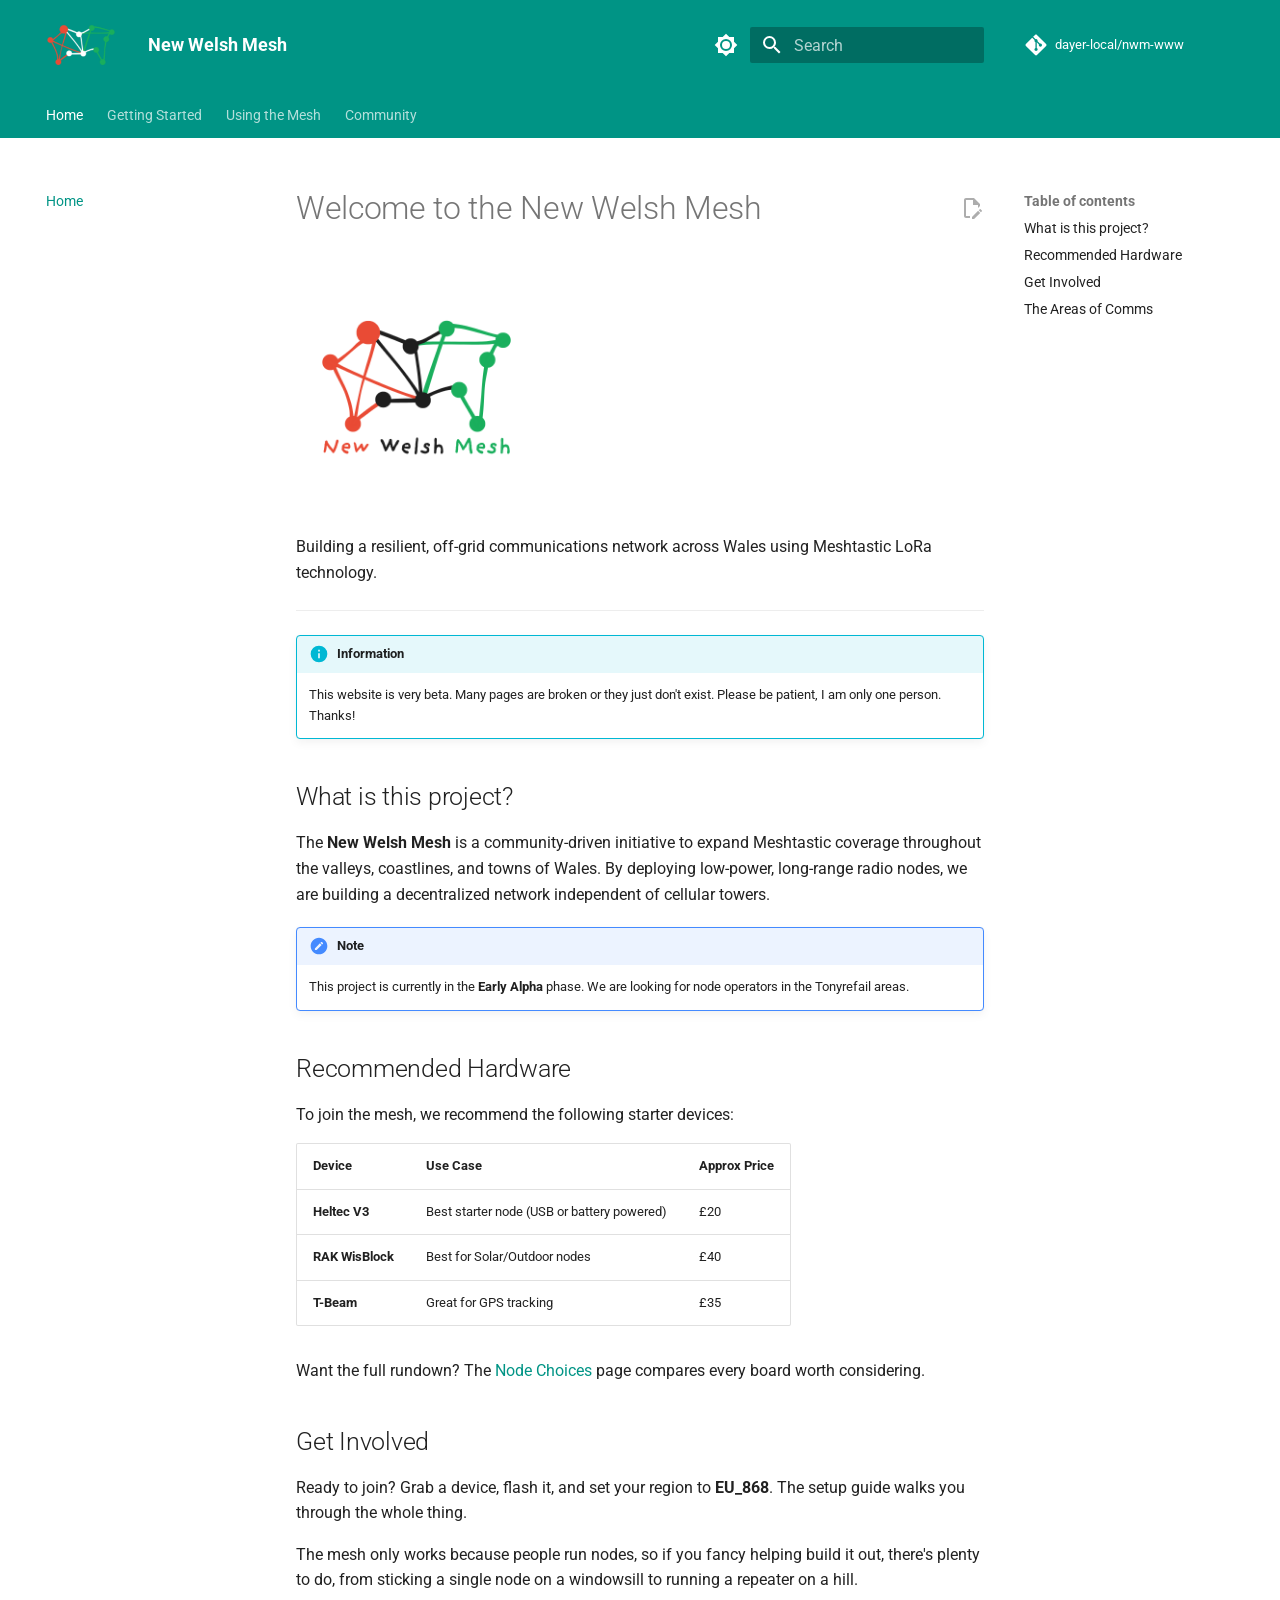
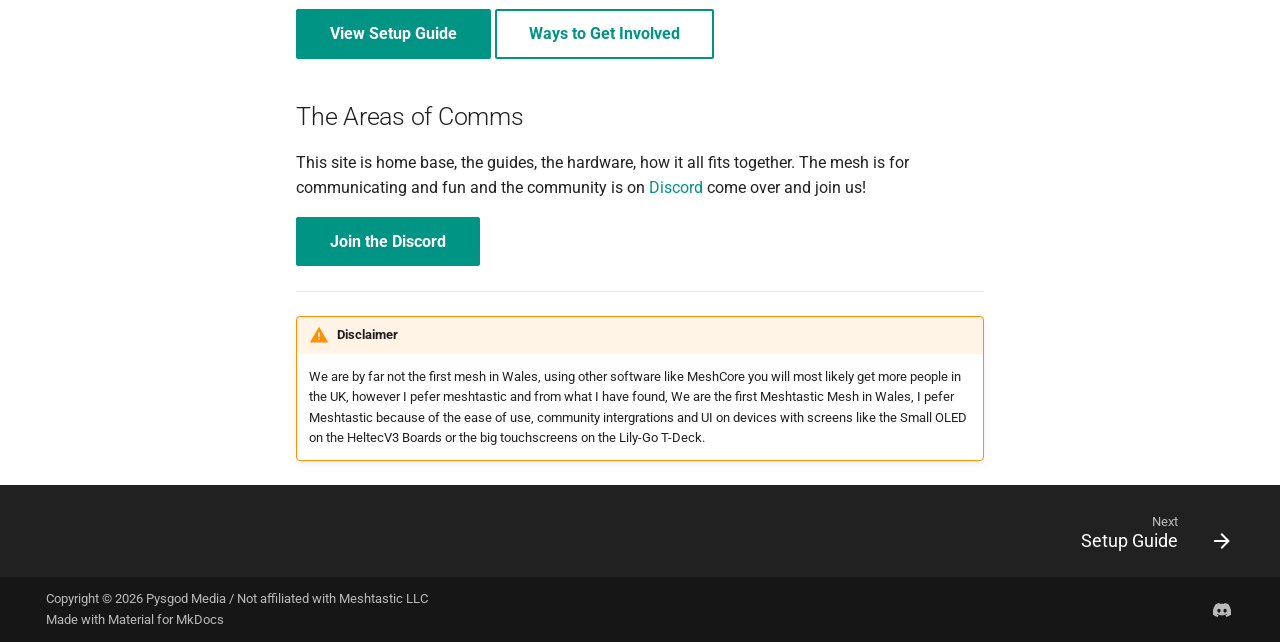
==== commit c10fa29a: "Deployed 29b8002 with MkDocs version: 1.6.1" ====
--- a/index.html
+++ b/index.html
@@ -19,7 +19,7 @@
       
       
       <link rel="icon" href="nwm-white.png">
-      <meta name="generator" content="mkdocs-1.6.1, mkdocs-material-9.7.6">
+      <meta name="generator" content="mkdocs-1.6.1, mkdocs-material-9.7.7">
     
     
       
@@ -27,7 +27,7 @@
       
     
     
-      <link rel="stylesheet" href="assets/stylesheets/main.484c7ddc.min.css">
+      <link rel="stylesheet" href="assets/stylesheets/main.ec1eaa64.min.css">
       
         
         <link rel="stylesheet" href="assets/stylesheets/palette.ab4e12ef.min.css">
@@ -188,6 +188,18 @@
       
     
     
+      <div class="md-header__source">
+        <a href="https://github.com/dayer-local/nwm-www" title="Go to repository" class="md-source" data-md-component="source">
+  <div class="md-source__icon md-icon">
+    
+    <svg xmlns="http://www.w3.org/2000/svg" viewBox="0 0 448 512"><!--! Font Awesome Free 7.1.0 by @fontawesome - https://fontawesome.com License - https://fontawesome.com/license/free (Icons: CC BY 4.0, Fonts: SIL OFL 1.1, Code: MIT License) Copyright 2025 Fonticons, Inc.--><path d="M439.6 236.1 244 40.5c-5.4-5.5-12.8-8.5-20.4-8.5s-15 3-20.4 8.4L162.5 81l51.5 51.5c27.1-9.1 52.7 16.8 43.4 43.7l49.7 49.7c34.2-11.8 61.2 31 35.5 56.7-26.5 26.5-70.2-2.9-56-37.3L240.3 199v121.9c25.3 12.5 22.3 41.8 9.1 55-6.4 6.4-15.2 10.1-24.3 10.1s-17.8-3.6-24.3-10.1c-17.6-17.6-11.1-46.9 11.2-56v-123c-20.8-8.5-24.6-30.7-18.6-45L142.6 101 8.5 235.1C3 240.6 0 247.9 0 255.5s3 15 8.5 20.4l195.6 195.7c5.4 5.4 12.7 8.4 20.4 8.4s15-3 20.4-8.4l194.7-194.7c5.4-5.4 8.4-12.8 8.4-20.4s-3-15-8.4-20.4"/></svg>
+  </div>
+  <div class="md-source__repository">
+    dayer-local/nwm-www
+  </div>
+</a>
+      </div>
+    
   </nav>
   
 </header>
@@ -230,25 +242,55 @@
   
     
     
-      
-  
-  
-  
-  
-    
-    
       <li class="md-tabs__item">
         <a href="docs/getting-started/" class="md-tabs__link">
           
   
   
-  Documentation
+  Getting Started
 
         </a>
       </li>
     
   
 
+      
+        
+  
+  
+  
+  
+    
+    
+      <li class="md-tabs__item">
+        <a href="docs/mesh-etiquette/" class="md-tabs__link">
+          
+  
+  
+  Using the Mesh
+
+        </a>
+      </li>
+    
+  
+
+      
+        
+  
+  
+  
+  
+    
+    
+      <li class="md-tabs__item">
+        <a href="docs/get-involved/" class="md-tabs__link">
+          
+  
+  
+  Community
+
+        </a>
+      </li>
     
   
 
@@ -282,6 +324,18 @@
     </a>
     New Welsh Mesh
   </label>
+  
+    <div class="md-nav__source">
+      <a href="https://github.com/dayer-local/nwm-www" title="Go to repository" class="md-source" data-md-component="source">
+  <div class="md-source__icon md-icon">
+    
+    <svg xmlns="http://www.w3.org/2000/svg" viewBox="0 0 448 512"><!--! Font Awesome Free 7.1.0 by @fontawesome - https://fontawesome.com License - https://fontawesome.com/license/free (Icons: CC BY 4.0, Fonts: SIL OFL 1.1, Code: MIT License) Copyright 2025 Fonticons, Inc.--><path d="M439.6 236.1 244 40.5c-5.4-5.5-12.8-8.5-20.4-8.5s-15 3-20.4 8.4L162.5 81l51.5 51.5c27.1-9.1 52.7 16.8 43.4 43.7l49.7 49.7c34.2-11.8 61.2 31 35.5 56.7-26.5 26.5-70.2-2.9-56-37.3L240.3 199v121.9c25.3 12.5 22.3 41.8 9.1 55-6.4 6.4-15.2 10.1-24.3 10.1s-17.8-3.6-24.3-10.1c-17.6-17.6-11.1-46.9 11.2-56v-123c-20.8-8.5-24.6-30.7-18.6-45L142.6 101 8.5 235.1C3 240.6 0 247.9 0 255.5s3 15 8.5 20.4l195.6 195.7c5.4 5.4 12.7 8.4 20.4 8.4s15-3 20.4-8.4l194.7-194.7c5.4-5.4 8.4-12.8 8.4-20.4s-3-15-8.4-20.4"/></svg>
+  </div>
+  <div class="md-source__repository">
+    dayer-local/nwm-www
+  </div>
+</a>
+    </div>
   
   <ul class="md-nav__list" data-md-scrollfix>
     
@@ -384,6 +438,17 @@
   
 </li>
       
+        <li class="md-nav__item">
+  <a href="#the-areas-of-comms" class="md-nav__link">
+    <span class="md-ellipsis">
+      
+        The Areas of Comms
+      
+    </span>
+  </a>
+  
+</li>
+      
     </ul>
   
 </nav>
@@ -422,7 +487,7 @@
   <span class="md-ellipsis">
     
   
-    Documentation
+    Getting Started
   
 
     
@@ -438,7 +503,7 @@
             <span class="md-nav__icon md-icon"></span>
             
   
-    Documentation
+    Getting Started
   
 
           </label>
@@ -450,6 +515,97 @@
   
   
   
+    <li class="md-nav__item">
+      <a href="docs/getting-started/" class="md-nav__link">
+        
+  
+  
+  <span class="md-ellipsis">
+    
+  
+    Setup Guide
+  
+
+    
+  </span>
+  
+  
+
+      </a>
+    </li>
+  
+
+              
+            
+              
+                
+  
+  
+  
+  
+    <li class="md-nav__item">
+      <a href="docs/node-choices/" class="md-nav__link">
+        
+  
+  
+  <span class="md-ellipsis">
+    
+  
+    Node Choices
+  
+
+    
+  </span>
+  
+  
+
+      </a>
+    </li>
+  
+
+              
+            
+              
+                
+  
+  
+  
+  
+    <li class="md-nav__item">
+      <a href="docs/node-settings/" class="md-nav__link">
+        
+  
+  
+  <span class="md-ellipsis">
+    
+  
+    Node Configuration
+  
+
+    
+  </span>
+  
+  
+
+      </a>
+    </li>
+  
+
+              
+            
+          </ul>
+        </nav>
+      
+    </li>
+  
+
+    
+      
+      
+  
+  
+  
+  
     
     
     
@@ -464,17 +620,17 @@
       
         
         
-        <input class="md-nav__toggle md-toggle " type="checkbox" id="__nav_2_1" >
-        
-          
-          <label class="md-nav__link" for="__nav_2_1" id="__nav_2_1_label" tabindex="0">
+        <input class="md-nav__toggle md-toggle " type="checkbox" id="__nav_3" >
+        
+          
+          <label class="md-nav__link" for="__nav_3" id="__nav_3_label" tabindex="0">
             
   
   
   <span class="md-ellipsis">
     
   
-    Getting Started
+    Using the Mesh
   
 
     
@@ -485,12 +641,12 @@
             <span class="md-nav__icon md-icon"></span>
           </label>
         
-        <nav class="md-nav" data-md-level="2" aria-labelledby="__nav_2_1_label" aria-expanded="false">
-          <label class="md-nav__title" for="__nav_2_1">
+        <nav class="md-nav" data-md-level="1" aria-labelledby="__nav_3_label" aria-expanded="false">
+          <label class="md-nav__title" for="__nav_3">
             <span class="md-nav__icon md-icon"></span>
             
   
-    Getting Started
+    Using the Mesh
   
 
           </label>
@@ -503,14 +659,14 @@
   
   
     <li class="md-nav__item">
-      <a href="docs/getting-started/" class="md-nav__link">
+      <a href="docs/mesh-etiquette/" class="md-nav__link">
         
   
   
   <span class="md-ellipsis">
     
   
-    Introduction
+    Mesh Etiquette
   
 
     
@@ -524,6 +680,65 @@
 
               
             
+          </ul>
+        </nav>
+      
+    </li>
+  
+
+    
+      
+      
+  
+  
+  
+  
+    
+    
+    
+    
+      
+      
+        
+      
+    
+    
+    <li class="md-nav__item md-nav__item--nested">
+      
+        
+        
+        <input class="md-nav__toggle md-toggle " type="checkbox" id="__nav_4" >
+        
+          
+          <label class="md-nav__link" for="__nav_4" id="__nav_4_label" tabindex="0">
+            
+  
+  
+  <span class="md-ellipsis">
+    
+  
+    Community
+  
+
+    
+  </span>
+  
+  
+
+            <span class="md-nav__icon md-icon"></span>
+          </label>
+        
+        <nav class="md-nav" data-md-level="1" aria-labelledby="__nav_4_label" aria-expanded="false">
+          <label class="md-nav__title" for="__nav_4">
+            <span class="md-nav__icon md-icon"></span>
+            
+  
+    Community
+  
+
+          </label>
+          <ul class="md-nav__list" data-md-scrollfix>
+            
               
                 
   
@@ -531,14 +746,14 @@
   
   
     <li class="md-nav__item">
-      <a href="docs/node-settings/" class="md-nav__link">
+      <a href="docs/get-involved/" class="md-nav__link">
         
   
   
   <span class="md-ellipsis">
     
   
-    Node Settings
+    Get Involved
   
 
     
@@ -552,45 +767,21 @@
 
               
             
-          </ul>
-        </nav>
-      
-    </li>
-  
-
-              
-            
               
                 
   
   
   
   
-    
-    
-    
-    
-      
-      
-        
-      
-    
-    
-    <li class="md-nav__item md-nav__item--nested">
-      
-        
-        
-        <input class="md-nav__toggle md-toggle " type="checkbox" id="__nav_2_2" >
-        
-          
-          <label class="md-nav__link" for="__nav_2_2" id="__nav_2_2_label" tabindex="0">
-            
+    <li class="md-nav__item">
+      <a href="docs/node-operators/" class="md-nav__link">
+        
   
   
   <span class="md-ellipsis">
     
   
-    Guidelines
+    Node Operators
   
 
     
@@ -598,139 +789,7 @@
   
   
 
-            <span class="md-nav__icon md-icon"></span>
-          </label>
-        
-        <nav class="md-nav" data-md-level="2" aria-labelledby="__nav_2_2_label" aria-expanded="false">
-          <label class="md-nav__title" for="__nav_2_2">
-            <span class="md-nav__icon md-icon"></span>
-            
-  
-    Guidelines
-  
-
-          </label>
-          <ul class="md-nav__list" data-md-scrollfix>
-            
-              
-                
-  
-  
-  
-  
-    <li class="md-nav__item">
-      <a href="docs/mesh-etiquette/" class="md-nav__link">
-        
-  
-  
-  <span class="md-ellipsis">
-    
-  
-    Typical Practices
-  
-
-    
-  </span>
-  
-  
-
       </a>
-    </li>
-  
-
-              
-            
-          </ul>
-        </nav>
-      
-    </li>
-  
-
-              
-            
-              
-                
-  
-  
-  
-  
-    
-    
-    
-    
-      
-      
-        
-      
-    
-    
-    <li class="md-nav__item md-nav__item--nested">
-      
-        
-        
-        <input class="md-nav__toggle md-toggle " type="checkbox" id="__nav_2_3" >
-        
-          
-          <label class="md-nav__link" for="__nav_2_3" id="__nav_2_3_label" tabindex="0">
-            
-  
-  
-  <span class="md-ellipsis">
-    
-  
-    Extra
-  
-
-    
-  </span>
-  
-  
-
-            <span class="md-nav__icon md-icon"></span>
-          </label>
-        
-        <nav class="md-nav" data-md-level="2" aria-labelledby="__nav_2_3_label" aria-expanded="false">
-          <label class="md-nav__title" for="__nav_2_3">
-            <span class="md-nav__icon md-icon"></span>
-            
-  
-    Extra
-  
-
-          </label>
-          <ul class="md-nav__list" data-md-scrollfix>
-            
-              
-                
-  
-  
-  
-  
-    <li class="md-nav__item">
-      <a href="docs/node-choices/" class="md-nav__link">
-        
-  
-  
-  <span class="md-ellipsis">
-    
-  
-    Node Choices
-  
-
-    
-  </span>
-  
-  
-
-      </a>
-    </li>
-  
-
-              
-            
-          </ul>
-        </nav>
-      
     </li>
   
 
@@ -802,6 +861,17 @@
   
 </li>
       
+        <li class="md-nav__item">
+  <a href="#the-areas-of-comms" class="md-nav__link">
+    <span class="md-ellipsis">
+      
+        The Areas of Comms
+      
+    </span>
+  </a>
+  
+</li>
+      
     </ul>
   
 </nav>
@@ -819,13 +889,14 @@
 
 
   
-  
-
-
-<div class="admonition warning">
-<p class="admonition-title">Closure Notice</p>
-<p>We are very sorry but this project is now in archive, You will still be able to access the <strong>New Welsh Mesh</strong> discord server and the <strong>New Welsh Mesh</strong> website but no acive development will continue, Thank you for supporting us.</p>
-</div>
+    <a href="https://github.com/dayer-local/nwm-www/edit/main/docs/index.md" title="Edit this page" class="md-content__button md-icon" rel="edit">
+      
+      <svg xmlns="http://www.w3.org/2000/svg" viewBox="0 0 24 24"><path d="M10 20H6V4h7v5h5v3.1l2-2V8l-6-6H6c-1.1 0-2 .9-2 2v16c0 1.1.9 2 2 2h4zm10.2-7c.1 0 .3.1.4.2l1.3 1.3c.2.2.2.6 0 .8l-1 1-2.1-2.1 1-1c.1-.1.2-.2.4-.2m0 3.9L14.1 23H12v-2.1l6.1-6.1z"/></svg>
+    </a>
+  
+  
+
+
 <h1 id="welcome-to-the-new-welsh-mesh">Welcome to the New Welsh Mesh</h1>
 <p><img alt="The NWM Logo" src="nwmlogo.png" width="35%" /></p>
 <p>Building a resilient, off-grid communications network across Wales using Meshtastic LoRa technology.</p>
@@ -868,9 +939,15 @@
 </tr>
 </tbody>
 </table>
+<p>Want the full rundown? The <a href="docs/node-choices/">Node Choices</a> page compares every board worth considering.</p>
 <h2 id="get-involved">Get Involved</h2>
-<p>Ready to join? Flash your device with the latest firmware and set your region to <strong>EU868</strong>.</p>
-<p><a class="md-button md-button--primary" href="docs/getting-started/">View Setup Guide</a></p>
+<p>Ready to join? Grab a device, flash it, and set your region to <strong>EU_868</strong>. The setup guide walks you through the whole thing.</p>
+<p>The mesh only works because people run nodes, so if you fancy helping build it out, there's plenty to do, from sticking a single node on a windowsill to running a repeater on a hill.</p>
+<p><a class="md-button md-button--primary" href="docs/getting-started/">View Setup Guide</a>
+<a class="md-button" href="docs/get-involved/">Ways to Get Involved</a></p>
+<h2 id="the-areas-of-comms">The Areas of Comms</h2>
+<p>This site is home base, the guides, the hardware, how it all fits together. The mesh is for communicating and fun and the community is on <a href="https://discord.gg/4VhKqbH39W">Discord</a> come over and join us!</p>
+<p><a class="md-button md-button--primary" href="https://discord.gg/4VhKqbH39W">Join the Discord</a></p>
 <hr />
 <div class="admonition warning">
 <p class="admonition-title">Disclaimer</p>
@@ -906,13 +983,13 @@
         
         
           
-          <a href="docs/getting-started/" class="md-footer__link md-footer__link--next" aria-label="Next: Introduction">
+          <a href="docs/getting-started/" class="md-footer__link md-footer__link--next" aria-label="Next: Setup Guide">
             <div class="md-footer__title">
               <span class="md-footer__direction">
                 Next
               </span>
               <div class="md-ellipsis">
-                Introduction
+                Setup Guide
               </div>
             </div>
             <div class="md-footer__button md-icon">
@@ -969,10 +1046,10 @@
     
       
       
-      <script id="__config" type="application/json">{"annotate": null, "base": ".", "features": ["navigation.tabs", "navigation.sections", "content.code.copy", "navigation.footer"], "search": "assets/javascripts/workers/search.2c215733.min.js", "tags": null, "translations": {"clipboard.copied": "Copied to clipboard", "clipboard.copy": "Copy to clipboard", "search.result.more.one": "1 more on this page", "search.result.more.other": "# more on this page", "search.result.none": "No matching documents", "search.result.one": "1 matching document", "search.result.other": "# matching documents", "search.result.placeholder": "Type to start searching", "search.result.term.missing": "Missing", "select.version": "Select version"}, "version": null}</script>
-    
-    
-      <script src="assets/javascripts/bundle.79ae519e.min.js"></script>
+      <script id="__config" type="application/json">{"annotate": null, "base": ".", "features": ["navigation.tabs", "navigation.sections", "content.code.copy", "content.action.edit", "navigation.footer"], "search": "assets/javascripts/workers/search.2c215733.min.js", "tags": null, "translations": {"clipboard.copied": "Copied to clipboard", "clipboard.copy": "Copy to clipboard", "search.result.more.one": "1 more on this page", "search.result.more.other": "# more on this page", "search.result.none": "No matching documents", "search.result.one": "1 matching document", "search.result.other": "# matching documents", "search.result.placeholder": "Type to start searching", "search.result.term.missing": "Missing", "select.version": "Select version"}, "version": null}</script>
+    
+    
+      <script src="assets/javascripts/bundle.d7400e89.min.js"></script>
       
     
   </body>
--- a/assets/stylesheets/main.ec1eaa64.min.css
+++ b/assets/stylesheets/main.ec1eaa64.min.css
@@ -0,0 +1 @@
+@charset "UTF-8";html{-webkit-text-size-adjust:none;-moz-text-size-adjust:none;text-size-adjust:none;box-sizing:border-box}*,:after,:before{box-sizing:inherit}@media (prefers-reduced-motion){*,:after,:before{transition:none!important}}body{margin:0}a,button,input,label{-webkit-tap-highlight-color:transparent}a{color:inherit;text-decoration:none}hr{border:0;box-sizing:initial;display:block;height:.05rem;overflow:visible;padding:0}small{font-size:80%}sub,sup{line-height:1em}img{border-style:none}table{border-collapse:initial;border-spacing:0}td,th{font-weight:400;vertical-align:top}button{background:#0000;border:0;font-family:inherit;font-size:inherit;margin:0;padding:0}input{border:0;outline:none}:root{--md-primary-fg-color:#4051b5;--md-primary-fg-color--light:#5d6cc0;--md-primary-fg-color--dark:#303fa1;--md-primary-bg-color:#fff;--md-primary-bg-color--light:#ffffffb3;--md-accent-fg-color:#526cfe;--md-accent-fg-color--transparent:#526cfe1a;--md-accent-bg-color:#fff;--md-accent-bg-color--light:#ffffffb3}[data-md-color-scheme=default]{color-scheme:light}[data-md-color-scheme=default] img[src$="#gh-dark-mode-only"],[data-md-color-scheme=default] img[src$="#only-dark"]{display:none}:root,[data-md-color-scheme=default]{--md-hue:225deg;--md-default-fg-color:#000000de;--md-default-fg-color--light:#0000008a;--md-default-fg-color--lighter:#00000052;--md-default-fg-color--lightest:#00000012;--md-default-bg-color:#fff;--md-default-bg-color--light:#ffffffb3;--md-default-bg-color--lighter:#ffffff4d;--md-default-bg-color--lightest:#ffffff1f;--md-code-fg-color:#36464e;--md-code-bg-color:#f5f5f5;--md-code-bg-color--light:#f5f5f5b3;--md-code-bg-color--lighter:#f5f5f54d;--md-code-hl-color:#4287ff;--md-code-hl-color--light:#4287ff1a;--md-code-hl-number-color:#d52a2a;--md-code-hl-special-color:#db1457;--md-code-hl-function-color:#a846b9;--md-code-hl-constant-color:#6e59d9;--md-code-hl-keyword-color:#3f6ec6;--md-code-hl-string-color:#1c7d4d;--md-code-hl-name-color:var(--md-code-fg-color);--md-code-hl-operator-color:var(--md-default-fg-color--light);--md-code-hl-punctuation-color:var(--md-default-fg-color--light);--md-code-hl-comment-color:var(--md-default-fg-color--light);--md-code-hl-generic-color:var(--md-default-fg-color--light);--md-code-hl-variable-color:var(--md-default-fg-color--light);--md-typeset-color:var(--md-default-fg-color);--md-typeset-a-color:var(--md-primary-fg-color);--md-typeset-del-color:#f5503d26;--md-typeset-ins-color:#0bd57026;--md-typeset-kbd-color:#fafafa;--md-typeset-kbd-accent-color:#fff;--md-typeset-kbd-border-color:#b8b8b8;--md-typeset-mark-color:#ffff0080;--md-typeset-table-color:#0000001f;--md-typeset-table-color--light:rgba(0,0,0,.035);--md-admonition-fg-color:var(--md-default-fg-color);--md-admonition-bg-color:var(--md-default-bg-color);--md-warning-fg-color:#000000de;--md-warning-bg-color:#ff9;--md-footer-fg-color:#fff;--md-footer-fg-color--light:#ffffffb3;--md-footer-fg-color--lighter:#ffffff73;--md-footer-bg-color:#000000de;--md-footer-bg-color--dark:#00000052;--md-shadow-z1:0 0.2rem 0.5rem #0000000d,0 0 0.05rem #0000001a;--md-shadow-z2:0 0.2rem 0.5rem #0000001a,0 0 0.05rem #00000040;--md-shadow-z3:0 0.2rem 0.5rem #0003,0 0 0.05rem #00000059}.md-icon svg{fill:currentcolor;display:block;height:1.2rem;width:1.2rem}body{-webkit-font-smoothing:antialiased;-moz-osx-font-smoothing:grayscale;--md-text-font-family:var(--md-text-font,_),-apple-system,BlinkMacSystemFont,Helvetica,Arial,sans-serif;--md-code-font-family:var(--md-code-font,_),SFMono-Regular,Consolas,Menlo,monospace}aside,body,input{font-feature-settings:"kern","liga";color:var(--md-typeset-color);font-family:var(--md-text-font-family)}code,kbd,pre{font-feature-settings:"kern";font-family:var(--md-code-font-family)}:root{--md-typeset-table-sort-icon:url('data:image/svg+xml;charset=utf-8,<svg xmlns="http://www.w3.org/2000/svg" viewBox="0 0 24 24"><path d="m18 21-4-4h3V7h-3l4-4 4 4h-3v10h3M2 19v-2h10v2M2 13v-2h7v2M2 7V5h4v2z"/></svg>');--md-typeset-table-sort-icon--asc:url('data:image/svg+xml;charset=utf-8,<svg xmlns="http://www.w3.org/2000/svg" viewBox="0 0 24 24"><path d="M19 17h3l-4 4-4-4h3V3h2M2 17h10v2H2M6 5v2H2V5m0 6h7v2H2z"/></svg>');--md-typeset-table-sort-icon--desc:url('data:image/svg+xml;charset=utf-8,<svg xmlns="http://www.w3.org/2000/svg" viewBox="0 0 24 24"><path d="M19 7h3l-4-4-4 4h3v14h2M2 17h10v2H2M6 5v2H2V5m0 6h7v2H2z"/></svg>')}.md-typeset{-webkit-print-color-adjust:exact;color-adjust:exact;font-size:.8rem;line-height:1.6;overflow-wrap:break-word}@media print{.md-typeset{font-size:.68rem}}.md-typeset blockquote,.md-typeset dl,.md-typeset figure,.md-typeset ol,.md-typeset pre,.md-typeset ul{margin-bottom:1em;margin-top:1em}.md-typeset h1{color:var(--md-default-fg-color--light);font-size:2em;line-height:1.3;margin:0 0 1.25em}.md-typeset h1,.md-typeset h2{font-weight:300;letter-spacing:-.01em}.md-typeset h2{font-size:1.5625em;line-height:1.4;margin:1.6em 0 .64em}.md-typeset h3{font-size:1.25em;font-weight:400;letter-spacing:-.01em;line-height:1.5;margin:1.6em 0 .8em}.md-typeset h2+h3{margin-top:.8em}.md-typeset h4{font-weight:700;letter-spacing:-.01em;margin:1em 0}.md-typeset h5,.md-typeset h6{color:var(--md-default-fg-color--light);font-size:.8em;font-weight:700;letter-spacing:-.01em;margin:1.25em 0}.md-typeset h5{text-transform:uppercase}.md-typeset h5 code{text-transform:none}.md-typeset hr{border-bottom:.05rem solid var(--md-default-fg-color--lightest);display:flow-root;margin:1.5em 0}.md-typeset a{color:var(--md-typeset-a-color);word-break:break-word}.md-typeset a,.md-typeset a:before{transition:color 125ms}.md-typeset a:focus,.md-typeset a:hover{color:var(--md-accent-fg-color)}.md-typeset a:focus code,.md-typeset a:hover code{background-color:var(--md-accent-fg-color--transparent);color:var(--md-accent-fg-color)}.md-typeset a code{color:var(--md-typeset-a-color)}.md-typeset a.focus-visible{outline-color:var(--md-accent-fg-color);outline-offset:.2rem}.md-typeset code,.md-typeset kbd,.md-typeset pre{color:var(--md-code-fg-color);direction:ltr;font-variant-ligatures:none;transition:background-color 125ms}@media print{.md-typeset code,.md-typeset kbd,.md-typeset pre{white-space:pre-wrap}}.md-typeset code{background-color:var(--md-code-bg-color);border-radius:.1rem;-webkit-box-decoration-break:clone;box-decoration-break:clone;font-size:.85em;padding:0 .2941176471em;transition:color 125ms,background-color 125ms;word-break:break-word}.md-typeset code:not(.focus-visible){-webkit-tap-highlight-color:transparent;outline:none}.md-typeset pre{display:flow-root;line-height:1.4;position:relative}.md-typeset pre>code{-webkit-box-decoration-break:slice;box-decoration-break:slice;box-shadow:none;display:block;margin:0;outline-color:var(--md-accent-fg-color);overflow:auto;padding:.7720588235em 1.1764705882em;scrollbar-color:var(--md-default-fg-color--lighter) #0000;scrollbar-width:thin;touch-action:auto;word-break:normal}.md-typeset pre>code:hover{scrollbar-color:var(--md-accent-fg-color) #0000}.md-typeset pre>code::-webkit-scrollbar{height:.2rem;width:.2rem}.md-typeset pre>code::-webkit-scrollbar-thumb{background-color:var(--md-default-fg-color--lighter)}.md-typeset pre>code::-webkit-scrollbar-thumb:hover{background-color:var(--md-accent-fg-color)}.md-typeset kbd{background-color:var(--md-typeset-kbd-color);border-radius:.1rem;box-shadow:0 .1rem 0 .05rem var(--md-typeset-kbd-border-color),0 .1rem 0 var(--md-typeset-kbd-border-color),0 -.1rem .2rem var(--md-typeset-kbd-accent-color) inset;color:var(--md-default-fg-color);display:inline-block;font-size:.75em;padding:0 .6666666667em;vertical-align:text-top;word-break:break-word}.md-typeset mark{background-color:var(--md-typeset-mark-color);-webkit-box-decoration-break:clone;box-decoration-break:clone;color:inherit;word-break:break-word}.md-typeset abbr{cursor:help;text-decoration:none}.md-typeset [data-preview],.md-typeset abbr{border-bottom:.05rem dotted var(--md-default-fg-color--light)}.md-typeset small{opacity:.75}[dir=ltr] .md-typeset sub,[dir=ltr] .md-typeset sup{margin-left:.078125em}[dir=rtl] .md-typeset sub,[dir=rtl] .md-typeset sup{margin-right:.078125em}[dir=ltr] .md-typeset blockquote{padding-left:.6rem}[dir=rtl] .md-typeset blockquote{padding-right:.6rem}[dir=ltr] .md-typeset blockquote{border-left:.2rem solid var(--md-default-fg-color--lighter)}[dir=rtl] .md-typeset blockquote{border-right:.2rem solid var(--md-default-fg-color--lighter)}.md-typeset blockquote{color:var(--md-default-fg-color--light);margin-left:0;margin-right:0}.md-typeset ul{list-style-type:disc}.md-typeset ul[type]{list-style-type:revert-layer}[dir=ltr] .md-typeset ol,[dir=ltr] .md-typeset ul{margin-left:.625em}[dir=rtl] .md-typeset ol,[dir=rtl] .md-typeset ul{margin-right:.625em}.md-typeset ol,.md-typeset ul{padding:0}.md-typeset ol:not([hidden]),.md-typeset ul:not([hidden]){display:flow-root}.md-typeset ol ol,.md-typeset ul ol{list-style-type:lower-alpha}.md-typeset ol ol ol,.md-typeset ul ol ol{list-style-type:lower-roman}.md-typeset ol ol ol ol,.md-typeset ul ol ol ol{list-style-type:upper-alpha}.md-typeset ol ol ol ol ol,.md-typeset ul ol ol ol ol{list-style-type:upper-roman}.md-typeset ol[type],.md-typeset ul[type]{list-style-type:revert-layer}[dir=ltr] .md-typeset ol li,[dir=ltr] .md-typeset ul li{margin-left:1.25em}[dir=rtl] .md-typeset ol li,[dir=rtl] .md-typeset ul li{margin-right:1.25em}.md-typeset ol li,.md-typeset ul li{margin-bottom:.5em}.md-typeset ol li blockquote,.md-typeset ol li p,.md-typeset ul li blockquote,.md-typeset ul li p{margin:.5em 0}.md-typeset ol li:last-child,.md-typeset ul li:last-child{margin-bottom:0}[dir=ltr] .md-typeset ol li ol,[dir=ltr] .md-typeset ol li ul,[dir=ltr] .md-typeset ul li ol,[dir=ltr] .md-typeset ul li ul{margin-left:.625em}[dir=rtl] .md-typeset ol li ol,[dir=rtl] .md-typeset ol li ul,[dir=rtl] .md-typeset ul li ol,[dir=rtl] .md-typeset ul li ul{margin-right:.625em}.md-typeset ol li ol,.md-typeset ol li ul,.md-typeset ul li ol,.md-typeset ul li ul{margin-bottom:.5em;margin-top:.5em}[dir=ltr] .md-typeset dd{margin-left:1.875em}[dir=rtl] .md-typeset dd{margin-right:1.875em}.md-typeset dd{margin-bottom:1.5em;margin-top:1em}.md-typeset img,.md-typeset svg,.md-typeset video{height:auto;max-width:100%}.md-typeset img[align=left]{margin:1em 1em 1em 0}.md-typeset img[align=right]{margin:1em 0 1em 1em}.md-typeset img[align]:only-child{margin-top:0}.md-typeset figure{display:flow-root;margin:1em auto;max-width:100%;text-align:center;width:fit-content}.md-typeset figure img{display:block;margin:0 auto}.md-typeset figcaption{font-style:italic;margin:1em auto;max-width:24rem}.md-typeset iframe{max-width:100%}.md-typeset table:not([class]){background-color:var(--md-default-bg-color);border:.05rem solid var(--md-typeset-table-color);border-radius:.1rem;display:inline-block;font-size:.64rem;max-width:100%;overflow:auto;touch-action:auto}@media print{.md-typeset table:not([class]){display:table}}.md-typeset table:not([class])+*{margin-top:1.5em}.md-typeset table:not([class]) td>:first-child,.md-typeset table:not([class]) th>:first-child{margin-top:0}.md-typeset table:not([class]) td>:last-child,.md-typeset table:not([class]) th>:last-child{margin-bottom:0}.md-typeset table:not([class]) td:not([align]),.md-typeset table:not([class]) th:not([align]){text-align:left}[dir=rtl] .md-typeset table:not([class]) td:not([align]),[dir=rtl] .md-typeset table:not([class]) th:not([align]){text-align:right}.md-typeset table:not([class]) th{font-weight:700;min-width:5rem;padding:.9375em 1.25em;vertical-align:top}.md-typeset table:not([class]) td{border-top:.05rem solid var(--md-typeset-table-color);padding:.9375em 1.25em;vertical-align:top}.md-typeset table:not([class]) tbody tr{transition:background-color 125ms}.md-typeset table:not([class]) tbody tr:hover{background-color:var(--md-typeset-table-color--light);box-shadow:0 .05rem 0 var(--md-default-bg-color) inset}.md-typeset table:not([class]) a{word-break:normal}.md-typeset table th[role=columnheader]{cursor:pointer}[dir=ltr] .md-typeset table th[role=columnheader]:after{margin-left:.5em}[dir=rtl] .md-typeset table th[role=columnheader]:after{margin-right:.5em}.md-typeset table th[role=columnheader]:after{content:"";display:inline-block;height:1.2em;-webkit-mask-image:var(--md-typeset-table-sort-icon);mask-image:var(--md-typeset-table-sort-icon);-webkit-mask-repeat:no-repeat;mask-repeat:no-repeat;-webkit-mask-size:contain;mask-size:contain;transition:background-color 125ms;vertical-align:text-bottom;width:1.2em}.md-typeset table th[role=columnheader]:hover:after{background-color:var(--md-default-fg-color--lighter)}.md-typeset table th[role=columnheader][aria-sort=ascending]:after{background-color:var(--md-default-fg-color--light);-webkit-mask-image:var(--md-typeset-table-sort-icon--asc);mask-image:var(--md-typeset-table-sort-icon--asc)}.md-typeset table th[role=columnheader][aria-sort=descending]:after{background-color:var(--md-default-fg-color--light);-webkit-mask-image:var(--md-typeset-table-sort-icon--desc);mask-image:var(--md-typeset-table-sort-icon--desc)}.md-typeset__scrollwrap{margin:1em -.8rem;overflow-x:auto;touch-action:auto}.md-typeset__table{display:inline-block;margin-bottom:.5em;padding:0 .8rem}@media print{.md-typeset__table{display:block}}html .md-typeset__table table{display:table;margin:0;overflow:hidden;width:100%}@media screen and (max-width:44.984375em){.md-content__inner>pre{margin:1em -.8rem}.md-content__inner>pre code{border-radius:0}}.md-typeset .md-author{border-radius:100%;display:block;flex-shrink:0;height:1.6rem;overflow:hidden;position:relative;transition:color 125ms,transform 125ms;width:1.6rem}.md-typeset .md-author img{display:block}.md-typeset .md-author--more{background:var(--md-default-fg-color--lightest);color:var(--md-default-fg-color--lighter);font-size:.6rem;font-weight:700;line-height:1.6rem;text-align:center}.md-typeset .md-author--long{height:2.4rem;width:2.4rem}.md-typeset a.md-author{transform:scale(1)}.md-typeset a.md-author img{border-radius:100%;filter:grayscale(100%) opacity(75%);transition:filter 125ms}.md-typeset a.md-author:focus,.md-typeset a.md-author:hover{transform:scale(1.1);z-index:1}.md-typeset a.md-author:focus img,.md-typeset a.md-author:hover img{filter:grayscale(0)}.md-banner{background-color:var(--md-footer-bg-color);color:var(--md-footer-fg-color);overflow:auto}@media print{.md-banner{display:none}}.md-banner--warning{background-color:var(--md-warning-bg-color);color:var(--md-warning-fg-color)}.md-banner__inner{font-size:.7rem;margin:.6rem auto;padding:0 .8rem}[dir=ltr] .md-banner__button{float:right}[dir=rtl] .md-banner__button{float:left}.md-banner__button{color:inherit;cursor:pointer;transition:opacity .25s}.no-js .md-banner__button{display:none}.md-banner__button:hover{opacity:.7}html{font-size:125%;height:100%;overflow-x:hidden}@media screen and (min-width:100em){html{font-size:137.5%}}@media screen and (min-width:125em){html{font-size:150%}}body{background-color:var(--md-default-bg-color);display:flex;flex-direction:column;font-size:.5rem;min-height:100%;position:relative;width:100%}@media print{body{display:block}}@media screen and (max-width:59.984375em){body[data-md-scrolllock]{position:fixed}}.md-grid{margin-left:auto;margin-right:auto;max-width:61rem}.md-container{display:flex;flex-direction:column;flex-grow:1}@media print{.md-container{display:block}}.md-main{flex-grow:1}.md-main__inner{display:flex;height:100%;margin-top:1.5rem}.md-ellipsis{overflow:hidden;text-overflow:ellipsis}.md-toggle{display:none}.md-option{height:0;opacity:0;position:absolute;width:0}.md-option:checked+label:not([hidden]){display:block}.md-option.focus-visible+label{outline-color:var(--md-accent-fg-color);outline-style:auto}.md-skip{background-color:var(--md-default-fg-color);border-radius:.1rem;color:var(--md-default-bg-color);font-size:.64rem;margin:.5rem;opacity:0;outline-color:var(--md-accent-fg-color);padding:.3rem .5rem;position:fixed;transform:translateY(.4rem);z-index:-1}.md-skip:focus{opacity:1;transform:translateY(0);transition:transform .25s cubic-bezier(.4,0,.2,1),opacity 175ms 75ms;z-index:10}@page{margin:25mm}:root{--md-clipboard-icon:url('data:image/svg+xml;charset=utf-8,<svg xmlns="http://www.w3.org/2000/svg" viewBox="0 0 24 24"><path d="M19 21H8V7h11m0-2H8a2 2 0 0 0-2 2v14a2 2 0 0 0 2 2h11a2 2 0 0 0 2-2V7a2 2 0 0 0-2-2m-3-4H4a2 2 0 0 0-2 2v14h2V3h12z"/></svg>')}.md-clipboard{border-radius:.1rem;color:var(--md-default-fg-color--lightest);cursor:pointer;height:1.5em;outline-color:var(--md-accent-fg-color);outline-offset:.1rem;transition:color .25s;width:1.5em;z-index:1}@media print{.md-clipboard{display:none}}.md-clipboard:not(.focus-visible){-webkit-tap-highlight-color:transparent;outline:none}:hover>.md-clipboard{color:var(--md-default-fg-color--light)}.md-clipboard:focus,.md-clipboard:hover{color:var(--md-accent-fg-color)}.md-clipboard:after{background-color:currentcolor;content:"";display:block;height:1.125em;margin:0 auto;-webkit-mask-image:var(--md-clipboard-icon);mask-image:var(--md-clipboard-icon);-webkit-mask-position:center;mask-position:center;-webkit-mask-repeat:no-repeat;mask-repeat:no-repeat;-webkit-mask-size:contain;mask-size:contain;width:1.125em}.md-clipboard--inline{cursor:pointer}.md-clipboard--inline code{transition:color .25s,background-color .25s}.md-clipboard--inline:focus code,.md-clipboard--inline:hover code{background-color:var(--md-accent-fg-color--transparent);color:var(--md-accent-fg-color)}:root{--md-code-select-icon:url('data:image/svg+xml;charset=utf-8,<svg xmlns="http://www.w3.org/2000/svg" viewBox="0 0 24 24"><path d="M19 19h-4v2h4c1.1 0 2-.9 2-2v-4h-2m0-12h-4v2h4v4h2V5c0-1.1-.9-2-2-2M5 5h4V3H5c-1.1 0-2 .9-2 2v4h2m0 6H3v4c0 1.1.9 2 2 2h4v-2H5zm2-4h2v2H7zm4 0h2v2h-2zm4 0h2v2h-2zM7 7h2v2H7zm4 0h2v2h-2zm4 0h2v2h-2zm-8 8h2v2H7zm4 0h2v2h-2zm4 0h2v2h-2z"/></svg>');--md-code-copy-icon:url('data:image/svg+xml;charset=utf-8,<svg xmlns="http://www.w3.org/2000/svg" viewBox="0 0 24 24"><path d="M19 21H8V7h11m0-2H8a2 2 0 0 0-2 2v14a2 2 0 0 0 2 2h11a2 2 0 0 0 2-2V7a2 2 0 0 0-2-2m-3-4H4a2 2 0 0 0-2 2v14h2V3h12z"/></svg>')}.md-typeset .md-code__content{display:grid}.md-code__nav{background-color:var(--md-code-bg-color--lighter);border-radius:.1rem;display:flex;gap:.2rem;padding:.2rem;position:absolute;right:.25em;top:.25em;transition:background-color .25s;z-index:1}:hover>.md-code__nav{background-color:var(--md-code-bg-color--light)}.md-code__button{color:var(--md-default-fg-color--lightest);cursor:pointer;display:block;height:1.5em;outline-color:var(--md-accent-fg-color);outline-offset:.1rem;transition:color .25s;width:1.5em}:hover>*>.md-code__button{color:var(--md-default-fg-color--light)}.md-code__button.focus-visible,.md-code__button:hover{color:var(--md-accent-fg-color)}.md-code__button--active{color:var(--md-default-fg-color)!important}.md-code__button:after{background-color:currentcolor;content:"";display:block;height:1.125em;margin:0 auto;-webkit-mask-position:center;mask-position:center;-webkit-mask-repeat:no-repeat;mask-repeat:no-repeat;-webkit-mask-size:contain;mask-size:contain;width:1.125em}.md-code__button[data-md-type=select]:after{-webkit-mask-image:var(--md-code-select-icon);mask-image:var(--md-code-select-icon)}.md-code__button[data-md-type=copy]:after{-webkit-mask-image:var(--md-code-copy-icon);mask-image:var(--md-code-copy-icon)}@keyframes consent{0%{opacity:0;transform:translateY(100%)}to{opacity:1;transform:translateY(0)}}@keyframes overlay{0%{opacity:0}to{opacity:1}}.md-consent__overlay{animation:overlay .25s both;-webkit-backdrop-filter:blur(.1rem);backdrop-filter:blur(.1rem);background-color:#0000008a;height:100%;opacity:1;position:fixed;top:0;width:100%;z-index:5}.md-consent__inner{animation:consent .5s cubic-bezier(.1,.7,.1,1) both;background-color:var(--md-default-bg-color);border:0;border-radius:.1rem;bottom:0;box-shadow:0 0 .2rem #0000001a,0 .2rem .4rem #0003;max-height:100%;overflow:auto;padding:0;position:fixed;width:100%;z-index:5}.md-consent__form{padding:.8rem}.md-consent__settings{display:none;margin:1em 0}input:checked+.md-consent__settings{display:block}.md-consent__controls{margin-bottom:.8rem}.md-typeset .md-consent__controls .md-button{display:inline}@media screen and (max-width:44.984375em){.md-typeset .md-consent__controls .md-button{display:block;margin-top:.4rem;text-align:center;width:100%}}.md-consent label{cursor:pointer}.md-content{flex-grow:1;min-width:0}.md-content__inner{margin:0 .8rem 1.2rem;padding-top:.6rem}@media screen and (min-width:76.25em){[dir=ltr] .md-sidebar--primary:not([hidden])~.md-content>.md-content__inner{margin-left:1.2rem}[dir=ltr] .md-sidebar--secondary:not([hidden])~.md-content>.md-content__inner,[dir=rtl] .md-sidebar--primary:not([hidden])~.md-content>.md-content__inner{margin-right:1.2rem}[dir=rtl] .md-sidebar--secondary:not([hidden])~.md-content>.md-content__inner{margin-left:1.2rem}}.md-content__inner:before{content:"";display:block;height:.4rem}.md-content__inner>:last-child{margin-bottom:0}[dir=ltr] .md-content__button{float:right}[dir=rtl] .md-content__button{float:left}[dir=ltr] .md-content__button{margin-left:.4rem}[dir=rtl] .md-content__button{margin-right:.4rem}.md-content__button{margin:.4rem 0;padding:0}@media print{.md-content__button{display:none}}.md-typeset .md-content__button{color:var(--md-default-fg-color--lighter)}.md-content__button svg{display:inline;vertical-align:top}[dir=rtl] .md-content__button svg{transform:scaleX(-1)}[dir=ltr] .md-dialog{right:.8rem}[dir=rtl] .md-dialog{left:.8rem}.md-dialog{background-color:var(--md-default-fg-color);border-radius:.1rem;bottom:.8rem;box-shadow:var(--md-shadow-z3);min-width:11.1rem;opacity:0;padding:.4rem .6rem;pointer-events:none;position:fixed;transform:translateY(100%);transition:transform 0ms .4s,opacity .4s;z-index:4}@media print{.md-dialog{display:none}}.md-dialog--active{opacity:1;pointer-events:auto;transform:translateY(0);transition:transform .4s cubic-bezier(.075,.85,.175,1),opacity .4s}.md-dialog__inner{color:var(--md-default-bg-color);font-size:.7rem}.md-feedback{margin:2em 0 1em;text-align:center}.md-feedback fieldset{border:none;margin:0;padding:0}.md-feedback__title{font-weight:700;margin:1em auto}.md-feedback__inner{position:relative}.md-feedback__list{display:flex;flex-wrap:wrap;place-content:baseline center;position:relative}.md-feedback__list:hover .md-icon:not(:disabled){color:var(--md-default-fg-color--lighter)}:disabled .md-feedback__list{min-height:1.8rem}.md-feedback__icon{color:var(--md-default-fg-color--light);cursor:pointer;flex-shrink:0;margin:0 .1rem;transition:color 125ms}.md-feedback__icon:not(:disabled).md-icon:hover{color:var(--md-accent-fg-color)}.md-feedback__icon:disabled{color:var(--md-default-fg-color--lightest);pointer-events:none}.md-feedback__note{opacity:0;position:relative;transform:translateY(.4rem);transition:transform .4s cubic-bezier(.1,.7,.1,1),opacity .15s}.md-feedback__note>*{margin:0 auto;max-width:16rem}:disabled .md-feedback__note{opacity:1;transform:translateY(0)}@media print{.md-feedback{display:none}}.md-footer{background-color:var(--md-footer-bg-color);color:var(--md-footer-fg-color)}@media print{.md-footer{display:none}}.md-footer__inner{justify-content:space-between;overflow:auto;padding:.2rem}.md-footer__inner:not([hidden]){display:flex}.md-footer__link{align-items:end;display:flex;flex-grow:0.01;margin-bottom:.4rem;margin-top:1rem;max-width:100%;outline-color:var(--md-accent-fg-color);overflow:hidden;transition:opacity .25s}.md-footer__link:focus,.md-footer__link:hover{opacity:.7}[dir=rtl] .md-footer__link svg{transform:scaleX(-1)}@media screen and (max-width:44.984375em){.md-footer__link--prev{flex-shrink:0}.md-footer__link--prev .md-footer__title{display:none}}[dir=ltr] .md-footer__link--next{margin-left:auto}[dir=rtl] .md-footer__link--next{margin-right:auto}.md-footer__link--next{text-align:right}[dir=rtl] .md-footer__link--next{text-align:left}.md-footer__title{flex-grow:1;font-size:.9rem;margin-bottom:.7rem;max-width:calc(100% - 2.4rem);padding:0 1rem;white-space:nowrap}.md-footer__button{margin:.2rem;padding:.4rem}.md-footer__direction{font-size:.64rem;opacity:.7}.md-footer-meta{background-color:var(--md-footer-bg-color--dark)}.md-footer-meta__inner{display:flex;flex-wrap:wrap;justify-content:space-between;padding:.2rem}html .md-footer-meta.md-typeset a{color:var(--md-footer-fg-color--light)}html .md-footer-meta.md-typeset a:focus,html .md-footer-meta.md-typeset a:hover{color:var(--md-footer-fg-color)}.md-copyright{color:var(--md-footer-fg-color--lighter);font-size:.64rem;margin:auto .6rem;padding:.4rem 0;width:100%}@media screen and (min-width:45em){.md-copyright{width:auto}}.md-copyright__highlight{color:var(--md-footer-fg-color--light)}.md-social{display:inline-flex;gap:.2rem;margin:0 .4rem;padding:.2rem 0 .6rem}@media screen and (min-width:45em){.md-social{padding:.6rem 0}}.md-social__link{display:inline-block;height:1.6rem;text-align:center;width:1.6rem}.md-social__link:before{line-height:1.9}.md-social__link svg{fill:currentcolor;max-height:.8rem;vertical-align:-25%}.md-typeset .md-button{border:.1rem solid;border-radius:.1rem;color:var(--md-primary-fg-color);cursor:pointer;display:inline-block;font-weight:700;padding:.625em 2em;transition:color 125ms,background-color 125ms,border-color 125ms}.md-typeset .md-button--primary{background-color:var(--md-primary-fg-color);border-color:var(--md-primary-fg-color);color:var(--md-primary-bg-color)}.md-typeset .md-button:focus,.md-typeset .md-button:hover{background-color:var(--md-accent-fg-color);border-color:var(--md-accent-fg-color);color:var(--md-accent-bg-color)}[dir=ltr] .md-typeset .md-input{border-top-left-radius:.1rem}[dir=ltr] .md-typeset .md-input,[dir=rtl] .md-typeset .md-input{border-top-right-radius:.1rem}[dir=rtl] .md-typeset .md-input{border-top-left-radius:.1rem}.md-typeset .md-input{border-bottom:.1rem solid var(--md-default-fg-color--lighter);box-shadow:var(--md-shadow-z1);font-size:.8rem;height:1.8rem;padding:0 .6rem;transition:border .25s,box-shadow .25s}.md-typeset .md-input:focus,.md-typeset .md-input:hover{border-bottom-color:var(--md-accent-fg-color);box-shadow:var(--md-shadow-z2)}.md-typeset .md-input--stretch{width:100%}.md-header{background-color:var(--md-primary-fg-color);box-shadow:0 0 .2rem #0000,0 .2rem .4rem #0000;color:var(--md-primary-bg-color);display:block;left:0;position:sticky;right:0;top:0;z-index:4}@media print{.md-header{display:none}}.md-header[hidden]{transform:translateY(-100%);transition:transform .25s cubic-bezier(.8,0,.6,1),box-shadow .25s}.md-header--shadow{box-shadow:0 0 .2rem #0000001a,0 .2rem .4rem #0003;transition:transform .25s cubic-bezier(.1,.7,.1,1),box-shadow .25s}.md-header__inner{align-items:center;display:flex;padding:0 .2rem}.md-header__button{color:currentcolor;cursor:pointer;margin:.2rem;outline-color:var(--md-accent-fg-color);padding:.4rem;position:relative;transition:opacity .25s;vertical-align:middle;z-index:1}.md-header__button:hover{opacity:.7}.md-header__button:not([hidden]){display:inline-block}.md-header__button:not(.focus-visible){-webkit-tap-highlight-color:transparent;outline:none}.md-header__button.md-logo{margin:.2rem;padding:.4rem}@media screen and (max-width:76.234375em){.md-header__button.md-logo{display:none}}.md-header__button.md-logo img,.md-header__button.md-logo svg{fill:currentcolor;display:block;height:1.2rem;width:auto}@media screen and (min-width:60em){.md-header__button[for=__search]{display:none}}.no-js .md-header__button[for=__search]{display:none}[dir=rtl] .md-header__button[for=__search] svg{transform:scaleX(-1)}@media screen and (min-width:76.25em){.md-header__button[for=__drawer]{display:none}}.md-header__topic{display:flex;max-width:100%;position:absolute;transition:transform .4s cubic-bezier(.1,.7,.1,1),opacity .15s;white-space:nowrap}.md-header__topic+.md-header__topic{opacity:0;pointer-events:none;transform:translateX(1.25rem);transition:transform .4s cubic-bezier(1,.7,.1,.1),opacity .15s;z-index:-1}[dir=rtl] .md-header__topic+.md-header__topic{transform:translateX(-1.25rem)}.md-header__topic:first-child{font-weight:700}[dir=ltr] .md-header__title{margin-left:1rem;margin-right:.4rem}[dir=rtl] .md-header__title{margin-left:.4rem;margin-right:1rem}.md-header__title{flex-grow:1;font-size:.9rem;height:2.4rem;line-height:2.4rem}.md-header__title--active .md-header__topic{opacity:0;pointer-events:none;transform:translateX(-1.25rem);transition:transform .4s cubic-bezier(1,.7,.1,.1),opacity .15s;z-index:-1}[dir=rtl] .md-header__title--active .md-header__topic{transform:translateX(1.25rem)}.md-header__title--active .md-header__topic+.md-header__topic{opacity:1;pointer-events:auto;transform:translateX(0);transition:transform .4s cubic-bezier(.1,.7,.1,1),opacity .15s;z-index:0}.md-header__title>.md-header__ellipsis{height:100%;position:relative;width:100%}.md-header__option{display:flex;flex-shrink:0;max-width:100%;transition:max-width 0ms .25s,opacity .25s .25s;white-space:nowrap}[data-md-toggle=search]:checked~.md-header .md-header__option{max-width:0;opacity:0;transition:max-width 0ms,opacity 0ms}.md-header__option>input{bottom:0}.md-header__source{display:none}@media screen and (min-width:60em){[dir=ltr] .md-header__source{margin-left:1rem}[dir=rtl] .md-header__source{margin-right:1rem}.md-header__source{display:block;max-width:11.7rem;width:11.7rem}}@media screen and (min-width:76.25em){[dir=ltr] .md-header__source{margin-left:1.4rem}[dir=rtl] .md-header__source{margin-right:1.4rem}}.md-meta{color:var(--md-default-fg-color--light);font-size:.7rem;line-height:1.3}.md-meta__list{display:inline-flex;flex-wrap:wrap;list-style:none;margin:0;padding:0}.md-meta__item:not(:last-child):after{content:"·";margin-left:.2rem;margin-right:.2rem}.md-meta__link{color:var(--md-typeset-a-color)}.md-meta__link:focus,.md-meta__link:hover{color:var(--md-accent-fg-color)}.md-draft{background-color:#ff1744;border-radius:.125em;color:#fff;display:inline-block;font-weight:700;padding-left:.5714285714em;padding-right:.5714285714em}:root{--md-nav-icon--prev:url('data:image/svg+xml;charset=utf-8,<svg xmlns="http://www.w3.org/2000/svg" viewBox="0 0 24 24"><path d="M20 11v2H8l5.5 5.5-1.42 1.42L4.16 12l7.92-7.92L13.5 5.5 8 11z"/></svg>');--md-nav-icon--next:url('data:image/svg+xml;charset=utf-8,<svg xmlns="http://www.w3.org/2000/svg" viewBox="0 0 24 24"><path d="M8.59 16.58 13.17 12 8.59 7.41 10 6l6 6-6 6z"/></svg>');--md-toc-icon:url('data:image/svg+xml;charset=utf-8,<svg xmlns="http://www.w3.org/2000/svg" viewBox="0 0 24 24"><path d="M3 9h14V7H3zm0 4h14v-2H3zm0 4h14v-2H3zm16 0h2v-2h-2zm0-10v2h2V7zm0 6h2v-2h-2z"/></svg>')}.md-nav{font-size:.7rem;line-height:1.3}.md-nav__title{color:var(--md-default-fg-color--light);display:block;font-weight:700;overflow:hidden;padding:0 .6rem;text-overflow:ellipsis}.md-nav__title .md-nav__button{display:none}.md-nav__title .md-nav__button img{height:100%;width:auto}.md-nav__title .md-nav__button.md-logo img,.md-nav__title .md-nav__button.md-logo svg{fill:currentcolor;display:block;height:2.4rem;max-width:100%;object-fit:contain;width:auto}.md-nav__list{list-style:none;margin:0;padding:0}.md-nav__link{align-items:flex-start;display:flex;gap:.4rem;margin-top:.625em;scroll-snap-align:start;transition:color 125ms}.md-nav__link--passed,.md-nav__link--passed code{color:var(--md-default-fg-color--light)}.md-nav__item .md-nav__link--active,.md-nav__item .md-nav__link--active code{color:var(--md-typeset-a-color)}.md-nav__link .md-ellipsis{position:relative}.md-nav__link .md-ellipsis code{word-break:normal}[dir=ltr] .md-nav__link .md-icon:last-child{margin-left:auto}[dir=rtl] .md-nav__link .md-icon:last-child{margin-right:auto}.md-nav__link .md-typeset{font-size:.7rem;line-height:1.3}.md-nav__link svg{fill:currentcolor;flex-shrink:0;height:1.3em;position:relative}.md-nav__link[for]:focus,.md-nav__link[for]:hover,.md-nav__link[href]:focus,.md-nav__link[href]:hover{color:var(--md-accent-fg-color);cursor:pointer}.md-nav__link[for]:focus code,.md-nav__link[for]:hover code,.md-nav__link[href]:focus code,.md-nav__link[href]:hover code{background-color:var(--md-accent-fg-color--transparent);color:var(--md-accent-fg-color)}.md-nav__link.focus-visible{outline-color:var(--md-accent-fg-color);outline-offset:.2rem}.md-nav--primary .md-nav__link[for=__toc]{display:none}.md-nav--primary .md-nav__link[for=__toc] .md-icon:after{background-color:currentcolor;display:block;height:100%;-webkit-mask-image:var(--md-toc-icon);mask-image:var(--md-toc-icon);width:100%}.md-nav--primary .md-nav__link[for=__toc]~.md-nav{display:none}.md-nav__container>.md-nav__link{margin-top:0}.md-nav__container>.md-nav__link:first-child{flex-grow:1;min-width:0}.md-nav__icon{flex-shrink:0}.md-nav__source{display:none}@media screen and (max-width:76.234375em){.md-nav--primary,.md-nav--primary .md-nav{background-color:var(--md-default-bg-color);display:flex;flex-direction:column;height:100%;left:0;position:absolute;right:0;top:0;z-index:1}.md-nav--primary .md-nav__item,.md-nav--primary .md-nav__title{font-size:.8rem;line-height:1.5}.md-nav--primary .md-nav__title{background-color:var(--md-default-fg-color--lightest);color:var(--md-default-fg-color--light);cursor:pointer;height:5.6rem;line-height:2.4rem;padding:3rem .8rem .2rem;position:relative;white-space:nowrap}[dir=ltr] .md-nav--primary .md-nav__title .md-nav__icon{left:.4rem}[dir=rtl] .md-nav--primary .md-nav__title .md-nav__icon{right:.4rem}.md-nav--primary .md-nav__title .md-nav__icon{display:block;height:1.2rem;margin:.2rem;position:absolute;top:.4rem;width:1.2rem}.md-nav--primary .md-nav__title .md-nav__icon:after{background-color:currentcolor;content:"";display:block;height:100%;-webkit-mask-image:var(--md-nav-icon--prev);mask-image:var(--md-nav-icon--prev);-webkit-mask-position:center;mask-position:center;-webkit-mask-repeat:no-repeat;mask-repeat:no-repeat;-webkit-mask-size:contain;mask-size:contain;width:100%}.md-nav--primary .md-nav__title~.md-nav__list{background-color:var(--md-default-bg-color);box-shadow:0 .05rem 0 var(--md-default-fg-color--lightest) inset;overflow-y:auto;scroll-snap-type:y mandatory;touch-action:pan-y}.md-nav--primary .md-nav__title~.md-nav__list>:first-child{border-top:0}.md-nav--primary .md-nav__title[for=__drawer]{background-color:var(--md-primary-fg-color);color:var(--md-primary-bg-color);font-weight:700}.md-nav--primary .md-nav__title .md-logo{display:block;left:.2rem;margin:.2rem;padding:.4rem;position:absolute;right:.2rem;top:.2rem}.md-nav--primary .md-nav__list{flex:1}.md-nav--primary .md-nav__item{border-top:.05rem solid var(--md-default-fg-color--lightest)}.md-nav--primary .md-nav__item--active>.md-nav__link{color:var(--md-typeset-a-color)}.md-nav--primary .md-nav__item--active>.md-nav__link:focus,.md-nav--primary .md-nav__item--active>.md-nav__link:hover{color:var(--md-accent-fg-color)}.md-nav--primary .md-nav__link{margin-top:0;padding:.6rem .8rem}.md-nav--primary .md-nav__link svg{margin-top:.1em}.md-nav--primary .md-nav__link>.md-nav__link{padding:0}[dir=ltr] .md-nav--primary .md-nav__link .md-nav__icon{margin-right:-.2rem}[dir=rtl] .md-nav--primary .md-nav__link .md-nav__icon{margin-left:-.2rem}.md-nav--primary .md-nav__link .md-nav__icon{font-size:1.2rem;height:1.2rem;width:1.2rem}.md-nav--primary .md-nav__link .md-nav__icon:after{background-color:currentcolor;content:"";display:block;height:100%;-webkit-mask-image:var(--md-nav-icon--next);mask-image:var(--md-nav-icon--next);-webkit-mask-position:center;mask-position:center;-webkit-mask-repeat:no-repeat;mask-repeat:no-repeat;-webkit-mask-size:contain;mask-size:contain;width:100%}[dir=rtl] .md-nav--primary .md-nav__icon:after{transform:scale(-1)}.md-nav--primary .md-nav--secondary .md-nav{background-color:initial;position:static}[dir=ltr] .md-nav--primary .md-nav--secondary .md-nav .md-nav__link{padding-left:1.4rem}[dir=rtl] .md-nav--primary .md-nav--secondary .md-nav .md-nav__link{padding-right:1.4rem}[dir=ltr] .md-nav--primary .md-nav--secondary .md-nav .md-nav .md-nav__link{padding-left:2rem}[dir=rtl] .md-nav--primary .md-nav--secondary .md-nav .md-nav .md-nav__link{padding-right:2rem}[dir=ltr] .md-nav--primary .md-nav--secondary .md-nav .md-nav .md-nav .md-nav__link{padding-left:2.6rem}[dir=rtl] .md-nav--primary .md-nav--secondary .md-nav .md-nav .md-nav .md-nav__link{padding-right:2.6rem}[dir=ltr] .md-nav--primary .md-nav--secondary .md-nav .md-nav .md-nav .md-nav .md-nav__link{padding-left:3.2rem}[dir=rtl] .md-nav--primary .md-nav--secondary .md-nav .md-nav .md-nav .md-nav .md-nav__link{padding-right:3.2rem}.md-nav--secondary{background-color:initial}.md-nav__toggle~.md-nav{display:flex;opacity:0;transform:translateX(100%);transition:transform .25s cubic-bezier(.8,0,.6,1),opacity 125ms 50ms}[dir=rtl] .md-nav__toggle~.md-nav{transform:translateX(-100%)}.md-nav__toggle:checked~.md-nav{opacity:1;transform:translateX(0);transition:transform .25s cubic-bezier(.4,0,.2,1),opacity 125ms 125ms}.md-nav__toggle:checked~.md-nav>.md-nav__list{backface-visibility:hidden}}@media screen and (max-width:59.984375em){.md-nav--primary .md-nav__link[for=__toc]{display:flex}.md-nav--primary .md-nav__link[for=__toc] .md-icon:after{content:""}.md-nav--primary .md-nav__link[for=__toc]+.md-nav__link{display:none}.md-nav--primary .md-nav__link[for=__toc]~.md-nav{display:flex}.md-nav__source{background-color:var(--md-primary-fg-color--dark);color:var(--md-primary-bg-color);display:block;padding:0 .2rem}}@media screen and (min-width:60em) and (max-width:76.234375em){.md-nav--integrated .md-nav__link[for=__toc]{display:flex}.md-nav--integrated .md-nav__link[for=__toc] .md-icon:after{content:""}.md-nav--integrated .md-nav__link[for=__toc]+.md-nav__link{display:none}.md-nav--integrated .md-nav__link[for=__toc]~.md-nav{display:flex}}@media screen and (min-width:60em){.md-nav{margin-bottom:-.4rem}.md-nav--secondary .md-nav__title{background:var(--md-default-bg-color);box-shadow:0 0 .4rem .4rem var(--md-default-bg-color);position:sticky;top:0;z-index:1}.md-nav--secondary .md-nav__title[for=__toc]{scroll-snap-align:start}.md-nav--secondary .md-nav__title .md-nav__icon{display:none}[dir=ltr] .md-nav--secondary .md-nav__list{padding-left:.6rem}[dir=rtl] .md-nav--secondary .md-nav__list{padding-right:.6rem}.md-nav--secondary .md-nav__list{padding-bottom:.4rem}[dir=ltr] .md-nav--secondary .md-nav__item>.md-nav__link{margin-right:.4rem}[dir=rtl] .md-nav--secondary .md-nav__item>.md-nav__link{margin-left:.4rem}}@media screen and (min-width:76.25em){.md-nav{margin-bottom:-.4rem;transition:max-height .25s cubic-bezier(.86,0,.07,1)}.md-nav--primary .md-nav__title{background:var(--md-default-bg-color);box-shadow:0 0 .4rem .4rem var(--md-default-bg-color);position:sticky;top:0;z-index:1}.md-nav--primary .md-nav__title[for=__drawer]{scroll-snap-align:start}.md-nav--primary .md-nav__title .md-nav__icon{display:none}[dir=ltr] .md-nav--primary .md-nav__list{padding-left:.6rem}[dir=rtl] .md-nav--primary .md-nav__list{padding-right:.6rem}.md-nav--primary .md-nav__list{padding-bottom:.4rem}[dir=ltr] .md-nav--primary .md-nav__item>.md-nav__link{margin-right:.4rem}[dir=rtl] .md-nav--primary .md-nav__item>.md-nav__link{margin-left:.4rem}.md-nav__toggle~.md-nav{display:grid;grid-template-rows:minmax(.4rem,0fr);opacity:0;transition:grid-template-rows .25s cubic-bezier(.86,0,.07,1),opacity .25s,visibility 0ms .25s;visibility:collapse}.md-nav__toggle~.md-nav>.md-nav__list{overflow:hidden}.md-nav__toggle.md-toggle--indeterminate~.md-nav,.md-nav__toggle:checked~.md-nav{grid-template-rows:minmax(.4rem,1fr);opacity:1;transition:grid-template-rows .25s cubic-bezier(.86,0,.07,1),opacity .15s .1s,visibility 0ms;visibility:visible}.md-nav__toggle.md-toggle--indeterminate~.md-nav{transition:none}.md-nav__item--nested>.md-nav>.md-nav__title{display:none}.md-nav__item--section{display:block;margin:1.25em 0}.md-nav__item--section:last-child{margin-bottom:0}.md-nav__item--section>.md-nav__link{font-weight:700}.md-nav__item--section>.md-nav__link[for]{color:var(--md-default-fg-color--light)}.md-nav__item--section>.md-nav__link:not(.md-nav__container){pointer-events:none}.md-nav__item--section>.md-nav__link .md-icon,.md-nav__item--section>.md-nav__link>[for]{display:none}[dir=ltr] .md-nav__item--section>.md-nav{margin-left:-.6rem}[dir=rtl] .md-nav__item--section>.md-nav{margin-right:-.6rem}.md-nav__item--section>.md-nav{display:block;opacity:1;visibility:visible}.md-nav__item--section>.md-nav>.md-nav__list>.md-nav__item{padding:0}.md-nav__icon{border-radius:100%;height:.9rem;transition:background-color .25s;width:.9rem}.md-nav__icon:hover{background-color:var(--md-accent-fg-color--transparent)}.md-nav__icon:after{background-color:currentcolor;border-radius:100%;content:"";display:inline-block;height:100%;-webkit-mask-image:var(--md-nav-icon--next);mask-image:var(--md-nav-icon--next);-webkit-mask-position:center;mask-position:center;-webkit-mask-repeat:no-repeat;mask-repeat:no-repeat;-webkit-mask-size:contain;mask-size:contain;transition:transform .25s;vertical-align:-.1rem;width:100%}[dir=rtl] .md-nav__icon:after{transform:rotate(180deg)}.md-nav__item--nested .md-nav__toggle:checked~.md-nav__link .md-nav__icon:after,.md-nav__item--nested .md-toggle--indeterminate~.md-nav__link .md-nav__icon:after{transform:rotate(90deg)}.md-nav--lifted>.md-nav__list>.md-nav__item,.md-nav--lifted>.md-nav__title{display:none}.md-nav--lifted>.md-nav__list>.md-nav__item--active{display:block}.md-nav--lifted>.md-nav__list>.md-nav__item--active>.md-nav__link{background:var(--md-default-bg-color);box-shadow:0 0 .4rem .4rem var(--md-default-bg-color);margin-top:0;position:sticky;top:0;z-index:1}.md-nav--lifted>.md-nav__list>.md-nav__item--active>.md-nav__link:not(.md-nav__container){pointer-events:none}.md-nav--lifted>.md-nav__list>.md-nav__item--active.md-nav__item--section{margin:0}[dir=ltr] .md-nav--lifted>.md-nav__list>.md-nav__item>.md-nav:not(.md-nav--secondary){margin-left:-.6rem}[dir=rtl] .md-nav--lifted>.md-nav__list>.md-nav__item>.md-nav:not(.md-nav--secondary){margin-right:-.6rem}.md-nav--lifted>.md-nav__list>.md-nav__item>[for]{color:var(--md-default-fg-color--light)}.md-nav--lifted .md-nav[data-md-level="1"]{grid-template-rows:minmax(.4rem,1fr);opacity:1;visibility:visible}[dir=ltr] .md-nav--integrated>.md-nav__list>.md-nav__item--active .md-nav--secondary{border-left:.05rem solid var(--md-primary-fg-color)}[dir=rtl] .md-nav--integrated>.md-nav__list>.md-nav__item--active .md-nav--secondary{border-right:.05rem solid var(--md-primary-fg-color)}.md-nav--integrated>.md-nav__list>.md-nav__item--active .md-nav--secondary{display:block;margin-bottom:1.25em;opacity:1;visibility:visible}.md-nav--integrated>.md-nav__list>.md-nav__item--active .md-nav--secondary>.md-nav__list{overflow:visible;padding-bottom:0}.md-nav--integrated>.md-nav__list>.md-nav__item--active .md-nav--secondary>.md-nav__title{display:none}}.md-pagination{font-size:.8rem;font-weight:700;gap:.4rem}.md-pagination,.md-pagination>*{align-items:center;display:flex;justify-content:center}.md-pagination>*{border-radius:.2rem;height:1.8rem;min-width:1.8rem;text-align:center}.md-pagination__current{background-color:var(--md-default-fg-color--lightest);color:var(--md-default-fg-color--light)}.md-pagination__link{transition:color 125ms,background-color 125ms}.md-pagination__link:focus,.md-pagination__link:hover{background-color:var(--md-accent-fg-color--transparent);color:var(--md-accent-fg-color)}.md-pagination__link:focus svg,.md-pagination__link:hover svg{color:var(--md-accent-fg-color)}.md-pagination__link.focus-visible{outline-color:var(--md-accent-fg-color);outline-offset:.2rem}.md-pagination__link svg{fill:currentcolor;color:var(--md-default-fg-color--lighter);display:block;max-height:100%;width:1.2rem}:root{--md-path-icon:url('data:image/svg+xml;charset=utf-8,<svg xmlns="http://www.w3.org/2000/svg" viewBox="0 0 24 24"><path d="M8.59 16.58 13.17 12 8.59 7.41 10 6l6 6-6 6z"/></svg>')}.md-path{font-size:.7rem;margin:0 .8rem;overflow:auto;padding-top:1.2rem}.md-path:not([hidden]){display:block}@media screen and (min-width:76.25em){.md-path{margin:0 1.2rem}}.md-path__list{align-items:center;display:flex;gap:.2rem;list-style:none;margin:0;padding:0}.md-path__item:not(:first-child){display:inline-flex;gap:.2rem;white-space:nowrap}.md-path__item:not(:first-child):before{background-color:var(--md-default-fg-color--lighter);content:"";display:inline;height:.8rem;-webkit-mask-image:var(--md-path-icon);mask-image:var(--md-path-icon);width:.8rem}.md-path__link{align-items:center;color:var(--md-default-fg-color--light);display:flex}.md-path__link:focus,.md-path__link:hover{color:var(--md-accent-fg-color)}:root{--md-post-pin-icon:url('data:image/svg+xml;charset=utf-8,<svg xmlns="http://www.w3.org/2000/svg" viewBox="0 0 24 24"><path d="M16 12V4h1V2H7v2h1v8l-2 2v2h5.2v6h1.6v-6H18v-2z"/></svg>')}.md-post__back{border-bottom:.05rem solid var(--md-default-fg-color--lightest);margin-bottom:1.2rem;padding-bottom:1.2rem}@media screen and (max-width:76.234375em){.md-post__back{display:none}}[dir=rtl] .md-post__back svg{transform:scaleX(-1)}.md-post__authors{display:flex;flex-direction:column;gap:.6rem;margin:0 .6rem 1.2rem}.md-post .md-post__meta a{transition:color 125ms}.md-post .md-post__meta a:focus,.md-post .md-post__meta a:hover{color:var(--md-accent-fg-color)}.md-post__title{color:var(--md-default-fg-color--light);font-weight:700}.md-post--excerpt{margin-bottom:3.2rem}.md-post--excerpt .md-post__header{align-items:center;display:flex;gap:.6rem;min-height:1.6rem}.md-post--excerpt .md-post__authors{align-items:center;display:inline-flex;flex-direction:row;gap:.2rem;margin:0;min-height:2.4rem}[dir=ltr] .md-post--excerpt .md-post__meta .md-meta__list{margin-right:.4rem}[dir=rtl] .md-post--excerpt .md-post__meta .md-meta__list{margin-left:.4rem}.md-post--excerpt .md-post__content>:first-child{--md-scroll-margin:6rem;margin-top:0}.md-post>.md-nav--secondary{margin:1em 0}.md-pin{background:var(--md-default-fg-color--lightest);border-radius:1rem;margin-top:-.05rem;padding:.2rem}.md-pin:after{background-color:currentcolor;content:"";display:block;height:.6rem;margin:0 auto;-webkit-mask-image:var(--md-post-pin-icon);mask-image:var(--md-post-pin-icon);-webkit-mask-position:center;mask-position:center;-webkit-mask-repeat:no-repeat;mask-repeat:no-repeat;-webkit-mask-size:contain;mask-size:contain;width:.6rem}.md-profile{align-items:center;display:flex;font-size:.7rem;gap:.6rem;line-height:1.4;width:100%}.md-profile__description{flex-grow:1}.md-content--post{display:flex}@media screen and (max-width:76.234375em){.md-content--post{flex-flow:column-reverse}}.md-content--post>.md-content__inner{flex-grow:1;min-width:0}@media screen and (min-width:76.25em){[dir=ltr] .md-content--post>.md-content__inner{margin-left:1.2rem}[dir=rtl] .md-content--post>.md-content__inner{margin-right:1.2rem}}@media screen and (max-width:76.234375em){.md-sidebar.md-sidebar--post{padding:0;position:static;width:100%}.md-sidebar.md-sidebar--post .md-sidebar__scrollwrap{overflow:visible}.md-sidebar.md-sidebar--post .md-sidebar__inner{padding:0}.md-sidebar.md-sidebar--post .md-post__meta{margin-left:.6rem;margin-right:.6rem}.md-sidebar.md-sidebar--post .md-nav__item{border:none;display:inline}.md-sidebar.md-sidebar--post .md-nav__list{display:inline-flex;flex-wrap:wrap;gap:.6rem;padding-bottom:.6rem;padding-top:.6rem}.md-sidebar.md-sidebar--post .md-nav__link{padding:0}.md-sidebar.md-sidebar--post .md-nav{height:auto;margin-bottom:0;position:static}}:root{--md-progress-value:0;--md-progress-delay:400ms}.md-progress{background:var(--md-primary-bg-color);height:.075rem;opacity:min(clamp(0,var(--md-progress-value),1),clamp(0,100 - var(--md-progress-value),1));position:fixed;top:0;transform:scaleX(calc(var(--md-progress-value)*1%));transform-origin:left;transition:transform .5s cubic-bezier(.19,1,.22,1),opacity .25s var(--md-progress-delay);width:100%;z-index:4}:root{--md-search-result-icon:url('data:image/svg+xml;charset=utf-8,<svg xmlns="http://www.w3.org/2000/svg" viewBox="0 0 24 24"><path d="M14 2H6a2 2 0 0 0-2 2v16a2 2 0 0 0 2 2h7c-.41-.25-.8-.56-1.14-.9-.33-.33-.61-.7-.86-1.1H6V4h7v5h5v1.18c.71.16 1.39.43 2 .82V8zm6.31 16.9c1.33-2.11.69-4.9-1.4-6.22-2.11-1.33-4.91-.68-6.22 1.4-1.34 2.11-.69 4.89 1.4 6.22 1.46.93 3.32.93 4.79.02L22 23.39 23.39 22zm-3.81.1a2.5 2.5 0 0 1-2.5-2.5 2.5 2.5 0 0 1 2.5-2.5 2.5 2.5 0 0 1 2.5 2.5 2.5 2.5 0 0 1-2.5 2.5"/></svg>')}.md-search{position:relative}@media screen and (min-width:60em){.md-search{padding:.2rem 0}}.no-js .md-search{display:none}.md-search__overlay{opacity:0;z-index:1}@media screen and (max-width:59.984375em){[dir=ltr] .md-search__overlay{left:-2.2rem}[dir=rtl] .md-search__overlay{right:-2.2rem}.md-search__overlay{background-color:var(--md-default-bg-color);border-radius:1rem;height:2rem;overflow:hidden;pointer-events:none;position:absolute;top:-1rem;transform-origin:center;transition:transform .3s .1s,opacity .2s .2s;width:2rem}[data-md-toggle=search]:checked~.md-header .md-search__overlay{opacity:1;transition:transform .4s,opacity .1s}}@media screen and (min-width:60em){[dir=ltr] .md-search__overlay{left:0}[dir=rtl] .md-search__overlay{right:0}.md-search__overlay{background-color:#0000008a;cursor:pointer;height:0;position:fixed;top:0;transition:width 0ms .25s,height 0ms .25s,opacity .25s;width:0}[data-md-toggle=search]:checked~.md-header .md-search__overlay{height:200vh;opacity:1;transition:width 0ms,height 0ms,opacity .25s;width:100%}}@media screen and (max-width:29.984375em){[data-md-toggle=search]:checked~.md-header .md-search__overlay{transform:scale(45)}}@media screen and (min-width:30em) and (max-width:44.984375em){[data-md-toggle=search]:checked~.md-header .md-search__overlay{transform:scale(60)}}@media screen and (min-width:45em) and (max-width:59.984375em){[data-md-toggle=search]:checked~.md-header .md-search__overlay{transform:scale(75)}}.md-search__inner{backface-visibility:hidden}@media screen and (max-width:59.984375em){[dir=ltr] .md-search__inner{left:0}[dir=rtl] .md-search__inner{right:0}.md-search__inner{height:0;opacity:0;overflow:hidden;position:fixed;top:0;transform:translateX(5%);transition:width 0ms .3s,height 0ms .3s,transform .15s cubic-bezier(.4,0,.2,1) .15s,opacity .15s .15s;width:0;z-index:2}[dir=rtl] .md-search__inner{transform:translateX(-5%)}[data-md-toggle=search]:checked~.md-header .md-search__inner{height:100%;opacity:1;transform:translateX(0);transition:width 0ms 0ms,height 0ms 0ms,transform .15s cubic-bezier(.1,.7,.1,1) .15s,opacity .15s .15s;width:100%}}@media screen and (min-width:60em){[dir=ltr] .md-search__inner{float:right}[dir=rtl] .md-search__inner{float:left}.md-search__inner{padding:.1rem 0;position:relative;transition:width .25s cubic-bezier(.1,.7,.1,1);width:11.7rem}}@media screen and (min-width:60em) and (max-width:76.234375em){[data-md-toggle=search]:checked~.md-header .md-search__inner{width:23.4rem}}@media screen and (min-width:76.25em){[data-md-toggle=search]:checked~.md-header .md-search__inner{width:34.4rem}}.md-search__form{background-color:var(--md-default-bg-color);box-shadow:0 0 .6rem #0000;height:2.4rem;position:relative;transition:color .25s,background-color .25s;z-index:2}@media screen and (min-width:60em){.md-search__form{background-color:#00000042;border-radius:.1rem;height:1.8rem}.md-search__form:hover{background-color:#ffffff1f}}[data-md-toggle=search]:checked~.md-header .md-search__form{background-color:var(--md-default-bg-color);border-radius:.1rem .1rem 0 0;box-shadow:0 0 .6rem #00000012;color:var(--md-default-fg-color)}[dir=ltr] .md-search__input{padding-left:3.6rem;padding-right:2.2rem}[dir=rtl] .md-search__input{padding-left:2.2rem;padding-right:3.6rem}.md-search__input{background:#0000;font-size:.9rem;height:100%;position:relative;text-overflow:ellipsis;width:100%;z-index:2}.md-search__input::placeholder{transition:color .25s}.md-search__input::placeholder,.md-search__input~.md-search__icon{color:var(--md-default-fg-color--light)}.md-search__input::-ms-clear{display:none}@media screen and (max-width:59.984375em){.md-search__input{font-size:.9rem;height:2.4rem;width:100%}}@media screen and (min-width:60em){[dir=ltr] .md-search__input{padding-left:2.2rem}[dir=rtl] .md-search__input{padding-right:2.2rem}.md-search__input{color:inherit;font-size:.8rem}.md-search__input::placeholder{color:var(--md-primary-bg-color--light)}.md-search__input+.md-search__icon{color:var(--md-primary-bg-color)}[data-md-toggle=search]:checked~.md-header .md-search__input{text-overflow:clip}[data-md-toggle=search]:checked~.md-header .md-search__input+.md-search__icon{color:var(--md-default-fg-color--light)}[data-md-toggle=search]:checked~.md-header .md-search__input::placeholder{color:#0000}}.md-search__icon{cursor:pointer;display:inline-block;height:1.2rem;transition:color .25s,opacity .25s;width:1.2rem}.md-search__icon:hover{opacity:.7}[dir=ltr] .md-search__icon[for=__search]{left:.5rem}[dir=rtl] .md-search__icon[for=__search]{right:.5rem}.md-search__icon[for=__search]{position:absolute;top:.3rem;z-index:2}[dir=rtl] .md-search__icon[for=__search] svg{transform:scaleX(-1)}@media screen and (max-width:59.984375em){[dir=ltr] .md-search__icon[for=__search]{left:.8rem}[dir=rtl] .md-search__icon[for=__search]{right:.8rem}.md-search__icon[for=__search]{top:.6rem}.md-search__icon[for=__search] svg:first-child{display:none}}@media screen and (min-width:60em){.md-search__icon[for=__search]{pointer-events:none}.md-search__icon[for=__search] svg:last-child{display:none}}[dir=ltr] .md-search__options{right:.5rem}[dir=rtl] .md-search__options{left:.5rem}.md-search__options{pointer-events:none;position:absolute;top:.3rem;z-index:2}@media screen and (max-width:59.984375em){[dir=ltr] .md-search__options{right:.8rem}[dir=rtl] .md-search__options{left:.8rem}.md-search__options{top:.6rem}}[dir=ltr] .md-search__options>.md-icon{margin-left:.2rem}[dir=rtl] .md-search__options>.md-icon{margin-right:.2rem}.md-search__options>.md-icon{color:var(--md-default-fg-color--light);opacity:0;transform:scale(.75);transition:transform .15s cubic-bezier(.1,.7,.1,1),opacity .15s}.md-search__options>.md-icon:not(.focus-visible){-webkit-tap-highlight-color:transparent;outline:none}[data-md-toggle=search]:checked~.md-header .md-search__input:valid~.md-search__options>.md-icon{opacity:1;pointer-events:auto;transform:scale(1)}[data-md-toggle=search]:checked~.md-header .md-search__input:valid~.md-search__options>.md-icon:hover{opacity:.7}[dir=ltr] .md-search__suggest{padding-left:3.6rem;padding-right:2.2rem}[dir=rtl] .md-search__suggest{padding-left:2.2rem;padding-right:3.6rem}.md-search__suggest{align-items:center;color:var(--md-default-fg-color--lighter);display:flex;font-size:.9rem;height:100%;opacity:0;position:absolute;top:0;transition:opacity 50ms;white-space:pre;width:100%}@media screen and (min-width:60em){[dir=ltr] .md-search__suggest{padding-left:2.2rem}[dir=rtl] .md-search__suggest{padding-right:2.2rem}.md-search__suggest{font-size:.8rem}}[data-md-toggle=search]:checked~.md-header .md-search__suggest{opacity:1;transition:opacity .3s .1s}[dir=ltr] .md-search__output{border-bottom-left-radius:.1rem}[dir=ltr] .md-search__output,[dir=rtl] .md-search__output{border-bottom-right-radius:.1rem}[dir=rtl] .md-search__output{border-bottom-left-radius:.1rem}.md-search__output{overflow:hidden;position:absolute;width:100%;z-index:1}@media screen and (max-width:59.984375em){.md-search__output{bottom:0;top:2.4rem}}@media screen and (min-width:60em){.md-search__output{opacity:0;top:1.9rem;transition:opacity .4s}[data-md-toggle=search]:checked~.md-header .md-search__output{box-shadow:var(--md-shadow-z3);opacity:1}}.md-search__scrollwrap{backface-visibility:hidden;background-color:var(--md-default-bg-color);height:100%;overflow-y:auto;touch-action:pan-y}@media (-webkit-max-device-pixel-ratio:1),(max-resolution:1dppx){.md-search__scrollwrap{transform:translateZ(0)}}@media screen and (min-width:60em) and (max-width:76.234375em){.md-search__scrollwrap{width:23.4rem}}@media screen and (min-width:76.25em){.md-search__scrollwrap{width:34.4rem}}@media screen and (min-width:60em){.md-search__scrollwrap{max-height:0;scrollbar-color:var(--md-default-fg-color--lighter) #0000;scrollbar-width:thin}[data-md-toggle=search]:checked~.md-header .md-search__scrollwrap{max-height:75vh}.md-search__scrollwrap:hover{scrollbar-color:var(--md-accent-fg-color) #0000}.md-search__scrollwrap::-webkit-scrollbar{height:.2rem;width:.2rem}.md-search__scrollwrap::-webkit-scrollbar-thumb{background-color:var(--md-default-fg-color--lighter)}.md-search__scrollwrap::-webkit-scrollbar-thumb:hover{background-color:var(--md-accent-fg-color)}}.md-search-result{color:var(--md-default-fg-color);word-break:break-word}.md-search-result__meta{background-color:var(--md-default-fg-color--lightest);color:var(--md-default-fg-color--light);font-size:.64rem;line-height:1.8rem;padding:0 .8rem;scroll-snap-align:start}@media screen and (min-width:60em){[dir=ltr] .md-search-result__meta{padding-left:2.2rem}[dir=rtl] .md-search-result__meta{padding-right:2.2rem}}.md-search-result__list{list-style:none;margin:0;padding:0;-webkit-user-select:none;user-select:none}.md-search-result__item{box-shadow:0 -.05rem var(--md-default-fg-color--lightest)}.md-search-result__item:first-child{box-shadow:none}.md-search-result__link{display:block;outline:none;scroll-snap-align:start;transition:background-color .25s}.md-search-result__link:focus,.md-search-result__link:hover{background-color:var(--md-accent-fg-color--transparent)}.md-search-result__link:last-child p:last-child{margin-bottom:.6rem}.md-search-result__more>summary{cursor:pointer;display:block;outline:none;position:sticky;scroll-snap-align:start;top:0;z-index:1}.md-search-result__more>summary::marker{display:none}.md-search-result__more>summary::-webkit-details-marker{display:none}.md-search-result__more>summary>div{color:var(--md-typeset-a-color);font-size:.64rem;padding:.75em .8rem;transition:color .25s,background-color .25s}@media screen and (min-width:60em){[dir=ltr] .md-search-result__more>summary>div{padding-left:2.2rem}[dir=rtl] .md-search-result__more>summary>div{padding-right:2.2rem}}.md-search-result__more>summary:focus>div,.md-search-result__more>summary:hover>div{background-color:var(--md-accent-fg-color--transparent);color:var(--md-accent-fg-color)}.md-search-result__more[open]>summary{background-color:var(--md-default-bg-color)}.md-search-result__article{overflow:hidden;padding:0 .8rem;position:relative}@media screen and (min-width:60em){[dir=ltr] .md-search-result__article{padding-left:2.2rem}[dir=rtl] .md-search-result__article{padding-right:2.2rem}}[dir=ltr] .md-search-result__icon{left:0}[dir=rtl] .md-search-result__icon{right:0}.md-search-result__icon{color:var(--md-default-fg-color--light);height:1.2rem;margin:.5rem;position:absolute;width:1.2rem}@media screen and (max-width:59.984375em){.md-search-result__icon{display:none}}.md-search-result__icon:after{background-color:currentcolor;content:"";display:inline-block;height:100%;-webkit-mask-image:var(--md-search-result-icon);mask-image:var(--md-search-result-icon);-webkit-mask-position:center;mask-position:center;-webkit-mask-repeat:no-repeat;mask-repeat:no-repeat;-webkit-mask-size:contain;mask-size:contain;width:100%}[dir=rtl] .md-search-result__icon:after{transform:scaleX(-1)}.md-search-result .md-typeset{color:var(--md-default-fg-color--light);font-size:.64rem;line-height:1.6}.md-search-result .md-typeset h1{color:var(--md-default-fg-color);font-size:.8rem;font-weight:400;line-height:1.4;margin:.55rem 0}.md-search-result .md-typeset h1 mark{text-decoration:none}.md-search-result .md-typeset h2{color:var(--md-default-fg-color);font-size:.64rem;font-weight:700;line-height:1.6;margin:.5em 0}.md-search-result .md-typeset h2 mark{text-decoration:none}.md-search-result__terms{color:var(--md-default-fg-color);display:block;font-size:.64rem;font-style:italic;margin:.5em 0}.md-search-result mark{background-color:initial;color:var(--md-accent-fg-color);text-decoration:underline}.md-select{position:relative;z-index:1}.md-select__inner{background-color:var(--md-default-bg-color);border-radius:.1rem;box-shadow:var(--md-shadow-z2);color:var(--md-default-fg-color);left:50%;margin-top:.2rem;max-height:0;opacity:0;position:absolute;top:calc(100% - .2rem);transform:translate3d(-50%,.3rem,0);transition:transform .25s 375ms,opacity .25s .25s,max-height 0ms .5s}.md-select:focus-within .md-select__inner,.md-select:hover .md-select__inner{max-height:10rem;opacity:1;transform:translate3d(-50%,0,0);transition:transform .25s cubic-bezier(.1,.7,.1,1),opacity .25s,max-height 0ms}.md-select__inner:after{border-bottom:.2rem solid #0000;border-bottom-color:var(--md-default-bg-color);border-left:.2rem solid #0000;border-right:.2rem solid #0000;border-top:0;content:"";height:0;left:50%;margin-left:-.2rem;margin-top:-.2rem;position:absolute;top:0;width:0}.md-select__list{border-radius:.1rem;font-size:.8rem;list-style-type:none;margin:0;max-height:inherit;overflow:auto;padding:0}.md-select__item{line-height:1.8rem}[dir=ltr] .md-select__link{padding-left:.6rem;padding-right:1.2rem}[dir=rtl] .md-select__link{padding-left:1.2rem;padding-right:.6rem}.md-select__link{cursor:pointer;display:block;outline:none;scroll-snap-align:start;transition:background-color .25s,color .25s;width:100%}.md-select__link:focus,.md-select__link:hover{color:var(--md-accent-fg-color)}.md-select__link:focus{background-color:var(--md-default-fg-color--lightest)}.md-sidebar{align-self:flex-start;flex-shrink:0;padding:1.2rem 0;position:sticky;top:2.4rem;width:12.1rem}@media print{.md-sidebar{display:none}}@media screen and (max-width:76.234375em){[dir=ltr] .md-sidebar--primary{left:-12.1rem}[dir=rtl] .md-sidebar--primary{right:-12.1rem}.md-sidebar--primary{background-color:var(--md-default-bg-color);display:block;height:100%;position:fixed;top:0;transform:translateX(0);transition:transform .25s cubic-bezier(.4,0,.2,1),box-shadow .25s;width:12.1rem;z-index:5}[data-md-toggle=drawer]:checked~.md-container .md-sidebar--primary{box-shadow:var(--md-shadow-z3);transform:translateX(12.1rem)}[dir=rtl] [data-md-toggle=drawer]:checked~.md-container .md-sidebar--primary{transform:translateX(-12.1rem)}.md-sidebar--primary .md-sidebar__scrollwrap{bottom:0;left:0;margin:0;overflow:hidden;position:absolute;right:0;scroll-snap-type:none;top:0}}@media screen and (min-width:76.25em){.md-sidebar{height:0}.no-js .md-sidebar{height:auto}.md-header--lifted~.md-container .md-sidebar{top:4.8rem}}.md-sidebar--secondary{display:none;order:2}@media screen and (min-width:60em){.md-sidebar--secondary{height:0}.no-js .md-sidebar--secondary{height:auto}.md-sidebar--secondary:not([hidden]){display:block}.md-sidebar--secondary .md-sidebar__scrollwrap{touch-action:pan-y}}.md-sidebar__scrollwrap{backface-visibility:hidden;margin:0 .2rem;overflow-y:auto;scrollbar-color:var(--md-default-fg-color--lighter) #0000}@media screen and (min-width:60em){.md-sidebar__scrollwrap{scrollbar-gutter:stable;scrollbar-width:thin}}.md-sidebar__scrollwrap::-webkit-scrollbar{height:.2rem;width:.2rem}.md-sidebar__scrollwrap:focus-within,.md-sidebar__scrollwrap:hover{scrollbar-color:var(--md-accent-fg-color) #0000}.md-sidebar__scrollwrap:focus-within::-webkit-scrollbar-thumb,.md-sidebar__scrollwrap:hover::-webkit-scrollbar-thumb{background-color:var(--md-default-fg-color--lighter)}.md-sidebar__scrollwrap:focus-within::-webkit-scrollbar-thumb:hover,.md-sidebar__scrollwrap:hover::-webkit-scrollbar-thumb:hover{background-color:var(--md-accent-fg-color)}@supports selector(::-webkit-scrollbar){.md-sidebar__scrollwrap{scrollbar-gutter:auto}[dir=ltr] .md-sidebar__inner{padding-right:calc(100% - 11.5rem)}[dir=rtl] .md-sidebar__inner{padding-left:calc(100% - 11.5rem)}}@media screen and (max-width:76.234375em){.md-overlay{background-color:#0000008a;height:0;opacity:0;position:fixed;top:0;transition:width 0ms .25s,height 0ms .25s,opacity .25s;width:0;z-index:5}[data-md-toggle=drawer]:checked~.md-overlay{height:100%;opacity:1;transition:width 0ms,height 0ms,opacity .25s;width:100%}}@keyframes facts{0%{height:0}to{height:.65rem}}@keyframes fact{0%{opacity:0;transform:translateY(100%)}50%{opacity:0}to{opacity:1;transform:translateY(0)}}:root{--md-source-forks-icon:url('data:image/svg+xml;charset=utf-8,<svg xmlns="http://www.w3.org/2000/svg" viewBox="0 0 16 16"><path d="M5 5.372v.878c0 .414.336.75.75.75h4.5a.75.75 0 0 0 .75-.75v-.878a2.25 2.25 0 1 1 1.5 0v.878a2.25 2.25 0 0 1-2.25 2.25h-1.5v2.128a2.251 2.251 0 1 1-1.5 0V8.5h-1.5A2.25 2.25 0 0 1 3.5 6.25v-.878a2.25 2.25 0 1 1 1.5 0M5 3.25a.75.75 0 1 0-1.5 0 .75.75 0 0 0 1.5 0m6.75.75a.75.75 0 1 0 0-1.5.75.75 0 0 0 0 1.5m-3 8.75a.75.75 0 1 0-1.5 0 .75.75 0 0 0 1.5 0"/></svg>');--md-source-repositories-icon:url('data:image/svg+xml;charset=utf-8,<svg xmlns="http://www.w3.org/2000/svg" viewBox="0 0 16 16"><path d="M2 2.5A2.5 2.5 0 0 1 4.5 0h8.75a.75.75 0 0 1 .75.75v12.5a.75.75 0 0 1-.75.75h-2.5a.75.75 0 0 1 0-1.5h1.75v-2h-8a1 1 0 0 0-.714 1.7.75.75 0 1 1-1.072 1.05A2.5 2.5 0 0 1 2 11.5Zm10.5-1h-8a1 1 0 0 0-1 1v6.708A2.5 2.5 0 0 1 4.5 9h8ZM5 12.25a.25.25 0 0 1 .25-.25h3.5a.25.25 0 0 1 .25.25v3.25a.25.25 0 0 1-.4.2l-1.45-1.087a.25.25 0 0 0-.3 0L5.4 15.7a.25.25 0 0 1-.4-.2Z"/></svg>');--md-source-stars-icon:url('data:image/svg+xml;charset=utf-8,<svg xmlns="http://www.w3.org/2000/svg" viewBox="0 0 16 16"><path d="M8 .25a.75.75 0 0 1 .673.418l1.882 3.815 4.21.612a.75.75 0 0 1 .416 1.279l-3.046 2.97.719 4.192a.751.751 0 0 1-1.088.791L8 12.347l-3.766 1.98a.75.75 0 0 1-1.088-.79l.72-4.194L.818 6.374a.75.75 0 0 1 .416-1.28l4.21-.611L7.327.668A.75.75 0 0 1 8 .25m0 2.445L6.615 5.5a.75.75 0 0 1-.564.41l-3.097.45 2.24 2.184a.75.75 0 0 1 .216.664l-.528 3.084 2.769-1.456a.75.75 0 0 1 .698 0l2.77 1.456-.53-3.084a.75.75 0 0 1 .216-.664l2.24-2.183-3.096-.45a.75.75 0 0 1-.564-.41z"/></svg>');--md-source-version-icon:url('data:image/svg+xml;charset=utf-8,<svg xmlns="http://www.w3.org/2000/svg" viewBox="0 0 16 16"><path d="M1 7.775V2.75C1 1.784 1.784 1 2.75 1h5.025c.464 0 .91.184 1.238.513l6.25 6.25a1.75 1.75 0 0 1 0 2.474l-5.026 5.026a1.75 1.75 0 0 1-2.474 0l-6.25-6.25A1.75 1.75 0 0 1 1 7.775m1.5 0c0 .066.026.13.073.177l6.25 6.25a.25.25 0 0 0 .354 0l5.025-5.025a.25.25 0 0 0 0-.354l-6.25-6.25a.25.25 0 0 0-.177-.073H2.75a.25.25 0 0 0-.25.25ZM6 5a1 1 0 1 1 0 2 1 1 0 0 1 0-2"/></svg>')}.md-source{backface-visibility:hidden;display:block;font-size:.65rem;line-height:1.2;outline-color:var(--md-accent-fg-color);transition:opacity .25s;white-space:nowrap}.md-source:hover{opacity:.7}.md-source__icon{display:inline-block;height:2.4rem;vertical-align:middle;width:2rem}[dir=ltr] .md-source__icon svg{margin-left:.6rem}[dir=rtl] .md-source__icon svg{margin-right:.6rem}.md-source__icon svg{margin-top:.6rem}[dir=ltr] .md-source__icon+.md-source__repository{padding-left:2rem}[dir=rtl] .md-source__icon+.md-source__repository{padding-right:2rem}[dir=ltr] .md-source__icon+.md-source__repository{margin-left:-2rem}[dir=rtl] .md-source__icon+.md-source__repository{margin-right:-2rem}[dir=ltr] .md-source__repository{margin-left:.6rem}[dir=rtl] .md-source__repository{margin-right:.6rem}.md-source__repository{display:inline-block;max-width:calc(100% - 1.2rem);overflow:hidden;text-overflow:ellipsis;vertical-align:middle}.md-source__facts{display:flex;font-size:.55rem;gap:.4rem;list-style-type:none;margin:.1rem 0 0;opacity:.75;overflow:hidden;padding:0;width:100%}.md-source__repository--active .md-source__facts{animation:facts .25s ease-in}.md-source__fact{overflow:hidden;text-overflow:ellipsis}.md-source__repository--active .md-source__fact{animation:fact .4s ease-out}[dir=ltr] .md-source__fact:before{margin-right:.1rem}[dir=rtl] .md-source__fact:before{margin-left:.1rem}.md-source__fact:before{background-color:currentcolor;content:"";display:inline-block;height:.6rem;-webkit-mask-position:center;mask-position:center;-webkit-mask-repeat:no-repeat;mask-repeat:no-repeat;-webkit-mask-size:contain;mask-size:contain;vertical-align:text-top;width:.6rem}.md-source__fact:nth-child(1n+2){flex-shrink:0}.md-source__fact--version:before{-webkit-mask-image:var(--md-source-version-icon);mask-image:var(--md-source-version-icon)}.md-source__fact--stars:before{-webkit-mask-image:var(--md-source-stars-icon);mask-image:var(--md-source-stars-icon)}.md-source__fact--forks:before{-webkit-mask-image:var(--md-source-forks-icon);mask-image:var(--md-source-forks-icon)}.md-source__fact--repositories:before{-webkit-mask-image:var(--md-source-repositories-icon);mask-image:var(--md-source-repositories-icon)}.md-source-file{margin:1em 0}[dir=ltr] .md-source-file__fact{margin-right:.6rem}[dir=rtl] .md-source-file__fact{margin-left:.6rem}.md-source-file__fact{align-items:center;color:var(--md-default-fg-color--light);display:inline-flex;font-size:.68rem;gap:.3rem}.md-source-file__fact .md-icon{flex-shrink:0;margin-bottom:.05rem}[dir=ltr] .md-source-file__fact .md-author{float:left}[dir=rtl] .md-source-file__fact .md-author{float:right}.md-source-file__fact .md-author{margin-right:.2rem}.md-source-file__fact svg{width:.9rem}:root{--md-status:url('data:image/svg+xml;charset=utf-8,<svg xmlns="http://www.w3.org/2000/svg" viewBox="0 0 24 24"><path d="M11 9h2V7h-2m1 13c-4.41 0-8-3.59-8-8s3.59-8 8-8 8 3.59 8 8-3.59 8-8 8m0-18A10 10 0 0 0 2 12a10 10 0 0 0 10 10 10 10 0 0 0 10-10A10 10 0 0 0 12 2m-1 15h2v-6h-2z"/></svg>');--md-status--new:url('data:image/svg+xml;charset=utf-8,<svg xmlns="http://www.w3.org/2000/svg" viewBox="0 0 24 24"><path d="m23 12-2.44-2.78.34-3.68-3.61-.82-1.89-3.18L12 3 8.6 1.54 6.71 4.72l-3.61.81.34 3.68L1 12l2.44 2.78-.34 3.69 3.61.82 1.89 3.18L12 21l3.4 1.46 1.89-3.18 3.61-.82-.34-3.68zm-10 5h-2v-2h2zm0-4h-2V7h2z"/></svg>');--md-status--deprecated:url('data:image/svg+xml;charset=utf-8,<svg xmlns="http://www.w3.org/2000/svg" viewBox="0 0 24 24"><path d="M9 3v1H4v2h1v13a2 2 0 0 0 2 2h10a2 2 0 0 0 2-2V6h1V4h-5V3zm0 5h2v9H9zm4 0h2v9h-2z"/></svg>');--md-status--encrypted:url('data:image/svg+xml;charset=utf-8,<svg xmlns="http://www.w3.org/2000/svg" viewBox="0 0 24 24"><path d="M12 1 3 5v6c0 5.55 3.84 10.74 9 12 5.16-1.26 9-6.45 9-12V5zm0 6c1.4 0 2.8 1.1 2.8 2.5V11c.6 0 1.2.6 1.2 1.3v3.5c0 .6-.6 1.2-1.3 1.2H9.2c-.6 0-1.2-.6-1.2-1.3v-3.5c0-.6.6-1.2 1.2-1.2V9.5C9.2 8.1 10.6 7 12 7m0 1.2c-.8 0-1.5.5-1.5 1.3V11h3V9.5c0-.8-.7-1.3-1.5-1.3"/></svg>')}.md-status:after{background-color:var(--md-default-fg-color--light);content:"";display:inline-block;height:1.125em;-webkit-mask-image:var(--md-status);mask-image:var(--md-status);-webkit-mask-position:center;mask-position:center;-webkit-mask-repeat:no-repeat;mask-repeat:no-repeat;-webkit-mask-size:contain;mask-size:contain;vertical-align:text-bottom;width:1.125em}.md-status:hover:after{background-color:currentcolor}.md-status--new:after{-webkit-mask-image:var(--md-status--new);mask-image:var(--md-status--new)}.md-status--deprecated:after{-webkit-mask-image:var(--md-status--deprecated);mask-image:var(--md-status--deprecated)}.md-status--encrypted:after{-webkit-mask-image:var(--md-status--encrypted);mask-image:var(--md-status--encrypted)}.md-tabs{background-color:var(--md-primary-fg-color);color:var(--md-primary-bg-color);display:block;line-height:1.3;overflow:auto;width:100%;z-index:3}@media print{.md-tabs{display:none}}@media screen and (max-width:76.234375em){.md-tabs{display:none}}.md-tabs[hidden]{pointer-events:none}[dir=ltr] .md-tabs__list{margin-left:.2rem}[dir=rtl] .md-tabs__list{margin-right:.2rem}.md-tabs__list{contain:content;display:flex;list-style:none;margin:0;overflow:auto;padding:0;scrollbar-width:none;white-space:nowrap}.md-tabs__list::-webkit-scrollbar{display:none}.md-tabs__item{height:2.4rem;padding-left:.6rem;padding-right:.6rem}.md-tabs__item--active .md-tabs__link{color:inherit;opacity:1}.md-tabs__link{backface-visibility:hidden;display:flex;font-size:.7rem;margin-top:.8rem;opacity:.7;outline-color:var(--md-accent-fg-color);outline-offset:.2rem;transition:transform .4s cubic-bezier(.1,.7,.1,1),opacity .25s}.md-tabs__link:focus,.md-tabs__link:hover{color:inherit;opacity:1}[dir=ltr] .md-tabs__link svg{margin-right:.4rem}[dir=rtl] .md-tabs__link svg{margin-left:.4rem}.md-tabs__link svg{fill:currentcolor;height:1.3em}.md-tabs__item:nth-child(2) .md-tabs__link{transition-delay:20ms}.md-tabs__item:nth-child(3) .md-tabs__link{transition-delay:40ms}.md-tabs__item:nth-child(4) .md-tabs__link{transition-delay:60ms}.md-tabs__item:nth-child(5) .md-tabs__link{transition-delay:80ms}.md-tabs__item:nth-child(6) .md-tabs__link{transition-delay:.1s}.md-tabs__item:nth-child(7) .md-tabs__link{transition-delay:.12s}.md-tabs__item:nth-child(8) .md-tabs__link{transition-delay:.14s}.md-tabs__item:nth-child(9) .md-tabs__link{transition-delay:.16s}.md-tabs__item:nth-child(10) .md-tabs__link{transition-delay:.18s}.md-tabs__item:nth-child(11) .md-tabs__link{transition-delay:.2s}.md-tabs__item:nth-child(12) .md-tabs__link{transition-delay:.22s}.md-tabs__item:nth-child(13) .md-tabs__link{transition-delay:.24s}.md-tabs__item:nth-child(14) .md-tabs__link{transition-delay:.26s}.md-tabs__item:nth-child(15) .md-tabs__link{transition-delay:.28s}.md-tabs__item:nth-child(16) .md-tabs__link{transition-delay:.3s}.md-tabs[hidden] .md-tabs__link{opacity:0;transform:translateY(50%);transition:transform 0ms .1s,opacity .1s}:root{--md-tag-icon:url('data:image/svg+xml;charset=utf-8,<svg xmlns="http://www.w3.org/2000/svg" viewBox="0 0 24 24"><path d="m5.41 21 .71-4h-4l.35-2h4l1.06-6h-4l.35-2h4l.71-4h2l-.71 4h6l.71-4h2l-.71 4h4l-.35 2h-4l-1.06 6h4l-.35 2h-4l-.71 4h-2l.71-4h-6l-.71 4zM9.53 9l-1.06 6h6l1.06-6z"/></svg>')}.md-typeset .md-tags:not([hidden]){display:inline-flex;flex-wrap:wrap;gap:.5em;margin-bottom:.75em;margin-top:-.125em}.md-typeset .md-tag{align-items:center;background:var(--md-default-fg-color--lightest);border-radius:2.4rem;display:inline-flex;font-size:.64rem;font-size:min(.8em,.64rem);font-weight:700;gap:.5em;letter-spacing:normal;line-height:1.6;padding:.3125em .78125em}.md-typeset .md-tag[href]{-webkit-tap-highlight-color:transparent;color:inherit;outline:none;transition:color 125ms,background-color 125ms}.md-typeset .md-tag[href]:focus,.md-typeset .md-tag[href]:hover{background-color:var(--md-accent-fg-color);color:var(--md-accent-bg-color)}[id]>.md-typeset .md-tag{vertical-align:text-top}.md-typeset .md-tag-shadow{opacity:.5}.md-typeset .md-tag-icon:before{background-color:var(--md-default-fg-color--lighter);content:"";display:inline-block;height:1.2em;-webkit-mask-image:var(--md-tag-icon);mask-image:var(--md-tag-icon);-webkit-mask-position:center;mask-position:center;-webkit-mask-repeat:no-repeat;mask-repeat:no-repeat;-webkit-mask-size:contain;mask-size:contain;transition:background-color 125ms;vertical-align:text-bottom;width:1.2em}.md-typeset .md-tag-icon[href]:focus:before,.md-typeset .md-tag-icon[href]:hover:before{background-color:var(--md-accent-bg-color)}@keyframes pulse{0%{transform:scale(.95)}75%{transform:scale(1)}to{transform:scale(.95)}}:root{--md-annotation-bg-icon:url('data:image/svg+xml;charset=utf-8,<svg xmlns="http://www.w3.org/2000/svg" viewBox="0 0 24 24"><path d="M12 2A10 10 0 0 0 2 12a10 10 0 0 0 10 10 10 10 0 0 0 10-10A10 10 0 0 0 12 2"/></svg>');--md-annotation-icon:url('data:image/svg+xml;charset=utf-8,<svg xmlns="http://www.w3.org/2000/svg" viewBox="0 0 24 24"><path d="M17 13h-4v4h-2v-4H7v-2h4V7h2v4h4m-5-9A10 10 0 0 0 2 12a10 10 0 0 0 10 10 10 10 0 0 0 10-10A10 10 0 0 0 12 2"/></svg>')}.md-tooltip{backface-visibility:hidden;background-color:var(--md-default-bg-color);border-radius:.1rem;box-shadow:var(--md-shadow-z2);color:var(--md-default-fg-color);font-family:var(--md-text-font-family);left:clamp(var(--md-tooltip-0,0rem) + .8rem,var(--md-tooltip-x),100vw + var(--md-tooltip-0,0rem) + .8rem - var(--md-tooltip-width) - 2 * .8rem);max-width:calc(100vw - 1.6rem);opacity:0;position:absolute;top:var(--md-tooltip-y);transform:translateY(-.4rem);transition:transform 0ms .25s,opacity .25s,z-index .25s;width:var(--md-tooltip-width);z-index:0}.md-tooltip--active{opacity:1;transform:translateY(0);transition:transform .25s cubic-bezier(.1,.7,.1,1),opacity .25s,z-index 0ms;z-index:2}.md-tooltip--inline{font-weight:700;-webkit-user-select:none;user-select:none;width:auto}.md-tooltip--inline:not(.md-tooltip--active){transform:translateY(.2rem) scale(.9)}.md-tooltip--inline .md-tooltip__inner{font-size:.5rem;padding:.2rem .4rem}[hidden]+.md-tooltip--inline{display:none}.focus-visible>.md-tooltip,.md-tooltip:target{outline:var(--md-accent-fg-color) auto}.md-tooltip__inner{font-size:.64rem;padding:.8rem}.md-tooltip__inner.md-typeset>:first-child{margin-top:0}.md-tooltip__inner.md-typeset>:last-child{margin-bottom:0}.md-annotation{font-style:normal;font-weight:400;outline:none;text-align:initial;vertical-align:text-bottom;white-space:normal}[dir=rtl] .md-annotation{direction:rtl}code .md-annotation{font-family:var(--md-code-font-family);font-size:inherit}.md-annotation:not([hidden]){display:inline-block;line-height:1.25}.md-annotation__index{border-radius:.01px;cursor:pointer;display:inline-block;margin-left:.4ch;margin-right:.4ch;outline:none;overflow:hidden;position:relative;-webkit-user-select:none;user-select:none;vertical-align:text-top;z-index:0}.md-annotation .md-annotation__index{transition:z-index .25s}@media screen{.md-annotation__index{width:2.2ch}[data-md-visible]>.md-annotation__index{animation:pulse 2s infinite}.md-annotation__index:before{background:var(--md-default-bg-color);-webkit-mask-image:var(--md-annotation-bg-icon);mask-image:var(--md-annotation-bg-icon)}.md-annotation__index:after,.md-annotation__index:before{content:"";height:2.2ch;-webkit-mask-position:center;mask-position:center;-webkit-mask-repeat:no-repeat;mask-repeat:no-repeat;-webkit-mask-size:contain;mask-size:contain;position:absolute;top:-.1ch;width:2.2ch;z-index:-1}.md-annotation__index:after{background-color:var(--md-default-fg-color--lighter);-webkit-mask-image:var(--md-annotation-icon);mask-image:var(--md-annotation-icon);transform:scale(1.0001);transition:background-color .25s,transform .25s}.md-tooltip--active+.md-annotation__index:after{transform:rotate(45deg)}.md-tooltip--active+.md-annotation__index:after,:hover>.md-annotation__index:after{background-color:var(--md-accent-fg-color)}}.md-tooltip--active+.md-annotation__index{animation-play-state:paused;transition-duration:0ms;z-index:2}.md-annotation__index [data-md-annotation-id]{display:inline-block}@media print{.md-annotation__index [data-md-annotation-id]{background:var(--md-default-fg-color--lighter);border-radius:2ch;color:var(--md-default-bg-color);font-weight:700;padding:0 .6ch;white-space:nowrap}.md-annotation__index [data-md-annotation-id]:after{content:attr(data-md-annotation-id)}}.md-typeset .md-annotation-list{counter-reset:annotation;list-style:none!important}.md-typeset .md-annotation-list li{position:relative}[dir=ltr] .md-typeset .md-annotation-list li:before{left:-2.125em}[dir=rtl] .md-typeset .md-annotation-list li:before{right:-2.125em}.md-typeset .md-annotation-list li:before{background:var(--md-default-fg-color--lighter);border-radius:2ch;color:var(--md-default-bg-color);content:counter(annotation);counter-increment:annotation;font-size:.8875em;font-weight:700;height:2ch;line-height:1.25;min-width:2ch;padding:0 .6ch;position:absolute;text-align:center;top:.25em}:root{--md-tooltip-width:20rem;--md-tooltip-tail:0.3rem}.md-tooltip2{backface-visibility:hidden;color:var(--md-default-fg-color);font-family:var(--md-text-font-family);opacity:0;pointer-events:none;position:absolute;top:calc(var(--md-tooltip-host-y) + var(--md-tooltip-y));transform:translateY(-.4rem);transform-origin:calc(var(--md-tooltip-host-x) + var(--md-tooltip-x)) 0;transition:transform 0ms .25s,opacity .25s,z-index .25s;width:100%;z-index:0}.md-tooltip2:before{border-left:var(--md-tooltip-tail) solid #0000;border-right:var(--md-tooltip-tail) solid #0000;content:"";display:block;left:clamp(1.5 * .8rem,var(--md-tooltip-host-x) + var(--md-tooltip-x) - var(--md-tooltip-tail),100vw - 2 * var(--md-tooltip-tail) - 1.5 * .8rem);position:absolute;z-index:1}.md-tooltip2--top:before{border-top:var(--md-tooltip-tail) solid var(--md-default-bg-color);bottom:calc(var(--md-tooltip-tail)*-1 + .025rem);filter:drop-shadow(0 1px 0 hsla(0,0%,0%,.05))}.md-tooltip2--bottom:before{border-bottom:var(--md-tooltip-tail) solid var(--md-default-bg-color);filter:drop-shadow(0 -1px 0 hsla(0,0%,0%,.05));top:calc(var(--md-tooltip-tail)*-1 + .025rem)}.md-tooltip2--active{opacity:1;transform:translateY(0);transition:transform .4s cubic-bezier(0,1,.5,1),opacity .25s,z-index 0ms;z-index:2}.md-tooltip2__inner{scrollbar-gutter:stable;background-color:var(--md-default-bg-color);border-radius:.1rem;box-shadow:var(--md-shadow-z2);left:clamp(.8rem,var(--md-tooltip-host-x) - .8rem,100vw - var(--md-tooltip-width) - .8rem);max-height:40vh;max-width:calc(100vw - 1.6rem);position:relative;scrollbar-width:thin}.md-tooltip2__inner::-webkit-scrollbar{height:.2rem;width:.2rem}.md-tooltip2__inner::-webkit-scrollbar-thumb{background-color:var(--md-default-fg-color--lighter)}.md-tooltip2__inner::-webkit-scrollbar-thumb:hover{background-color:var(--md-accent-fg-color)}[role=dialog]>.md-tooltip2__inner{font-size:.64rem;overflow:auto;padding:0 .8rem;pointer-events:auto;width:var(--md-tooltip-width)}[role=dialog]>.md-tooltip2__inner:after,[role=dialog]>.md-tooltip2__inner:before{content:"";display:block;height:.8rem;position:sticky;width:100%;z-index:10}[role=dialog]>.md-tooltip2__inner:before{background:linear-gradient(var(--md-default-bg-color),#0000 75%);top:0}[role=dialog]>.md-tooltip2__inner:after{background:linear-gradient(#0000,var(--md-default-bg-color) 75%);bottom:0}[role=tooltip]>.md-tooltip2__inner{font-size:.5rem;font-weight:700;left:clamp(.8rem,var(--md-tooltip-host-x) + var(--md-tooltip-x) - var(--md-tooltip-width)/2,100vw - var(--md-tooltip-width) - .8rem);max-width:min(100vw - 2 * .8rem,400px);padding:.2rem .4rem;-webkit-user-select:none;user-select:none;width:fit-content}.md-tooltip2__inner.md-typeset>:first-child{margin-top:0}.md-tooltip2__inner.md-typeset>:last-child{margin-bottom:0}[dir=ltr] .md-top{margin-left:50%}[dir=rtl] .md-top{margin-right:50%}.md-top{background-color:var(--md-default-bg-color);border-radius:1.6rem;box-shadow:var(--md-shadow-z2);color:var(--md-default-fg-color--light);cursor:pointer;display:block;font-size:.7rem;outline:none;padding:.4rem .8rem;position:fixed;top:3.2rem;transform:translate(-50%);transition:color 125ms,background-color 125ms,transform 125ms cubic-bezier(.4,0,.2,1),opacity 125ms;z-index:2}@media print{.md-top{display:none}}[dir=rtl] .md-top{transform:translate(50%)}.md-top[hidden]{opacity:0;pointer-events:none;transform:translate(-50%,.2rem);transition-duration:0ms}[dir=rtl] .md-top[hidden]{transform:translate(50%,.2rem)}.md-top:focus,.md-top:hover{background-color:var(--md-accent-fg-color);color:var(--md-accent-bg-color)}.md-top svg{display:inline-block;vertical-align:-.5em}@keyframes hoverfix{0%{pointer-events:none}}:root{--md-version-icon:url('data:image/svg+xml;charset=utf-8,<svg xmlns="http://www.w3.org/2000/svg" viewBox="0 0 320 512"><!--! Font Awesome Free 7.1.0 by @fontawesome - https://fontawesome.com License - https://fontawesome.com/license/free (Icons: CC BY 4.0, Fonts: SIL OFL 1.1, Code: MIT License) Copyright 2025 Fonticons, Inc.--><path d="M140.3 376.8c12.6 10.2 31.1 9.5 42.8-2.2l128-128c9.2-9.2 11.9-22.9 6.9-34.9S301.4 192 288.5 192h-256c-12.9 0-24.6 7.8-29.6 19.8s-2.2 25.7 7 34.8l128 128z"/></svg>')}.md-version{flex-shrink:0;font-size:.8rem;height:2.4rem}[dir=ltr] .md-version__current{margin-left:1.4rem;margin-right:.4rem}[dir=rtl] .md-version__current{margin-left:.4rem;margin-right:1.4rem}.md-version__current{color:inherit;cursor:pointer;outline:none;position:relative;top:.05rem}[dir=ltr] .md-version__current:after{margin-left:.4rem}[dir=rtl] .md-version__current:after{margin-right:.4rem}.md-version__current:after{background-color:currentcolor;content:"";display:inline-block;height:.6rem;-webkit-mask-image:var(--md-version-icon);mask-image:var(--md-version-icon);-webkit-mask-position:center;mask-position:center;-webkit-mask-repeat:no-repeat;mask-repeat:no-repeat;-webkit-mask-size:contain;mask-size:contain;width:.4rem}.md-version__alias{margin-left:.3rem;opacity:.7}.md-version__list{background-color:var(--md-default-bg-color);border-radius:.1rem;box-shadow:var(--md-shadow-z2);color:var(--md-default-fg-color);list-style-type:none;margin:.2rem .8rem;max-height:0;opacity:0;overflow:auto;padding:0;position:absolute;scroll-snap-type:y mandatory;top:.15rem;transition:max-height 0ms .5s,opacity .25s .25s;z-index:3}.md-version:focus-within .md-version__list,.md-version:hover .md-version__list{max-height:10rem;opacity:1;transition:max-height 0ms,opacity .25s}@media (hover:none),(pointer:coarse){.md-version:hover .md-version__list{animation:hoverfix .25s forwards}.md-version:focus-within .md-version__list{animation:none}}.md-version__item{line-height:1.8rem}[dir=ltr] .md-version__link{padding-left:.6rem;padding-right:1.2rem}[dir=rtl] .md-version__link{padding-left:1.2rem;padding-right:.6rem}.md-version__link{cursor:pointer;display:block;outline:none;scroll-snap-align:start;transition:color .25s,background-color .25s;white-space:nowrap;width:100%}.md-version__link:focus,.md-version__link:hover{color:var(--md-accent-fg-color)}.md-version__link:focus{background-color:var(--md-default-fg-color--lightest)}:root{--md-admonition-icon--note:url('data:image/svg+xml;charset=utf-8,<svg xmlns="http://www.w3.org/2000/svg" viewBox="0 0 24 24"><path d="M12 2C6.47 2 2 6.47 2 12s4.47 10 10 10 10-4.47 10-10S17.53 2 12 2m3.1 5.07c.14 0 .28.05.4.16l1.27 1.27c.23.22.23.57 0 .78l-1 1-2.05-2.05 1-1c.1-.11.24-.16.38-.16m-1.97 1.74 2.06 2.06-6.06 6.06H7.07v-2.06z"/></svg>');--md-admonition-icon--abstract:url('data:image/svg+xml;charset=utf-8,<svg xmlns="http://www.w3.org/2000/svg" viewBox="0 0 24 24"><path d="M17 9H7V7h10m0 6H7v-2h10m-3 6H7v-2h7M12 3a1 1 0 0 1 1 1 1 1 0 0 1-1 1 1 1 0 0 1-1-1 1 1 0 0 1 1-1m7 0h-4.18C14.4 1.84 13.3 1 12 1s-2.4.84-2.82 2H5a2 2 0 0 0-2 2v14a2 2 0 0 0 2 2h14a2 2 0 0 0 2-2V5a2 2 0 0 0-2-2"/></svg>');--md-admonition-icon--info:url('data:image/svg+xml;charset=utf-8,<svg xmlns="http://www.w3.org/2000/svg" viewBox="0 0 24 24"><path d="M13 9h-2V7h2m0 10h-2v-6h2m-1-9A10 10 0 0 0 2 12a10 10 0 0 0 10 10 10 10 0 0 0 10-10A10 10 0 0 0 12 2"/></svg>');--md-admonition-icon--tip:url('data:image/svg+xml;charset=utf-8,<svg xmlns="http://www.w3.org/2000/svg" viewBox="0 0 24 24"><path d="M17.66 11.2c-.23-.3-.51-.56-.77-.82-.67-.6-1.43-1.03-2.07-1.66C13.33 7.26 13 4.85 13.95 3c-.95.23-1.78.75-2.49 1.32-2.59 2.08-3.61 5.75-2.39 8.9.04.1.08.2.08.33 0 .22-.15.42-.35.5-.23.1-.47.04-.66-.12a.6.6 0 0 1-.14-.17c-1.13-1.43-1.31-3.48-.55-5.12C5.78 10 4.87 12.3 5 14.47c.06.5.12 1 .29 1.5.14.6.41 1.2.71 1.73 1.08 1.73 2.95 2.97 4.96 3.22 2.14.27 4.43-.12 6.07-1.6 1.83-1.66 2.47-4.32 1.53-6.6l-.13-.26c-.21-.46-.77-1.26-.77-1.26m-3.16 6.3c-.28.24-.74.5-1.1.6-1.12.4-2.24-.16-2.9-.82 1.19-.28 1.9-1.16 2.11-2.05.17-.8-.15-1.46-.28-2.23-.12-.74-.1-1.37.17-2.06.19.38.39.76.63 1.06.77 1 1.98 1.44 2.24 2.8.04.14.06.28.06.43.03.82-.33 1.72-.93 2.27"/></svg>');--md-admonition-icon--success:url('data:image/svg+xml;charset=utf-8,<svg xmlns="http://www.w3.org/2000/svg" viewBox="0 0 24 24"><path d="M21 7 9 19l-5.5-5.5 1.41-1.41L9 16.17 19.59 5.59z"/></svg>');--md-admonition-icon--question:url('data:image/svg+xml;charset=utf-8,<svg xmlns="http://www.w3.org/2000/svg" viewBox="0 0 24 24"><path d="m15.07 11.25-.9.92C13.45 12.89 13 13.5 13 15h-2v-.5c0-1.11.45-2.11 1.17-2.83l1.24-1.26c.37-.36.59-.86.59-1.41a2 2 0 0 0-2-2 2 2 0 0 0-2 2H8a4 4 0 0 1 4-4 4 4 0 0 1 4 4 3.2 3.2 0 0 1-.93 2.25M13 19h-2v-2h2M12 2A10 10 0 0 0 2 12a10 10 0 0 0 10 10 10 10 0 0 0 10-10c0-5.53-4.5-10-10-10"/></svg>');--md-admonition-icon--warning:url('data:image/svg+xml;charset=utf-8,<svg xmlns="http://www.w3.org/2000/svg" viewBox="0 0 24 24"><path d="M13 14h-2V9h2m0 9h-2v-2h2M1 21h22L12 2z"/></svg>');--md-admonition-icon--failure:url('data:image/svg+xml;charset=utf-8,<svg xmlns="http://www.w3.org/2000/svg" viewBox="0 0 24 24"><path d="M19 6.41 17.59 5 12 10.59 6.41 5 5 6.41 10.59 12 5 17.59 6.41 19 12 13.41 17.59 19 19 17.59 13.41 12z"/></svg>');--md-admonition-icon--danger:url('data:image/svg+xml;charset=utf-8,<svg xmlns="http://www.w3.org/2000/svg" viewBox="0 0 24 24"><path d="m11.5 20 4.86-9.73H13V4l-5 9.73h3.5zM12 2c2.75 0 5.1 1 7.05 2.95S22 9.25 22 12s-1 5.1-2.95 7.05S14.75 22 12 22s-5.1-1-7.05-2.95S2 14.75 2 12s1-5.1 2.95-7.05S9.25 2 12 2"/></svg>');--md-admonition-icon--bug:url('data:image/svg+xml;charset=utf-8,<svg xmlns="http://www.w3.org/2000/svg" viewBox="0 0 24 24"><path d="M11 13h2v1h-2zm10-8v6c0 5.5-3.8 10.7-9 12-5.2-1.3-9-6.5-9-12V5l9-4zm-4 5h-2.2c-.2-.6-.6-1.1-1.1-1.5l1.2-1.2-.7-.7L12.8 8H12c-.2 0-.5 0-.7.1L9.9 6.6l-.8.8 1.2 1.2c-.5.3-.9.8-1.1 1.4H7v1h2v1H7v1h2v1H7v1h2.2c.4 1.2 1.5 2 2.8 2s2.4-.8 2.8-2H17v-1h-2v-1h2v-1h-2v-1h2zm-6 2h2v-1h-2z"/></svg>');--md-admonition-icon--example:url('data:image/svg+xml;charset=utf-8,<svg xmlns="http://www.w3.org/2000/svg" viewBox="0 0 24 24"><path d="M7 2v2h1v14a4 4 0 0 0 4 4 4 4 0 0 0 4-4V4h1V2zm4 14c-.6 0-1-.4-1-1s.4-1 1-1 1 .4 1 1-.4 1-1 1m2-4c-.6 0-1-.4-1-1s.4-1 1-1 1 .4 1 1-.4 1-1 1m1-5h-4V4h4z"/></svg>');--md-admonition-icon--quote:url('data:image/svg+xml;charset=utf-8,<svg xmlns="http://www.w3.org/2000/svg" viewBox="0 0 24 24"><path d="M14 17h3l2-4V7h-6v6h3M6 17h3l2-4V7H5v6h3z"/></svg>')}.md-typeset .admonition,.md-typeset details{background-color:var(--md-admonition-bg-color);border:.075rem solid #448aff;border-radius:.2rem;box-shadow:var(--md-shadow-z1);color:var(--md-admonition-fg-color);display:flow-root;font-size:.64rem;margin:1.5625em 0;padding:0 .6rem;page-break-inside:avoid;transition:box-shadow 125ms}@media print{.md-typeset .admonition,.md-typeset details{box-shadow:none}}.md-typeset .admonition:focus-within,.md-typeset details:focus-within{box-shadow:0 0 0 .2rem #448aff1a}.md-typeset .admonition>*,.md-typeset details>*{box-sizing:border-box}.md-typeset .admonition .admonition,.md-typeset .admonition details,.md-typeset details .admonition,.md-typeset details details{margin-bottom:1em;margin-top:1em}.md-typeset .admonition .md-typeset__scrollwrap,.md-typeset details .md-typeset__scrollwrap{margin:1em -.6rem}.md-typeset .admonition .md-typeset__table,.md-typeset details .md-typeset__table{padding:0 .6rem}.md-typeset .admonition>.tabbed-set:only-child,.md-typeset details>.tabbed-set:only-child{margin-top:0}html .md-typeset .admonition>:last-child,html .md-typeset details>:last-child{margin-bottom:.6rem}[dir=ltr] .md-typeset .admonition-title,[dir=ltr] .md-typeset summary{padding-left:2rem;padding-right:.6rem}[dir=rtl] .md-typeset .admonition-title,[dir=rtl] .md-typeset summary{padding-left:.6rem;padding-right:2rem}[dir=ltr] .md-typeset .admonition-title,[dir=ltr] .md-typeset summary{border-left-width:.2rem}[dir=rtl] .md-typeset .admonition-title,[dir=rtl] .md-typeset summary{border-right-width:.2rem}[dir=ltr] .md-typeset .admonition-title,[dir=ltr] .md-typeset summary{border-top-left-radius:.1rem}[dir=ltr] .md-typeset .admonition-title,[dir=ltr] .md-typeset summary,[dir=rtl] .md-typeset .admonition-title,[dir=rtl] .md-typeset summary{border-top-right-radius:.1rem}[dir=rtl] .md-typeset .admonition-title,[dir=rtl] .md-typeset summary{border-top-left-radius:.1rem}.md-typeset .admonition-title,.md-typeset summary{background-color:#448aff1a;border:none;font-weight:700;margin:0 -.6rem;padding-bottom:.4rem;padding-top:.4rem;position:relative}html .md-typeset .admonition-title:last-child,html .md-typeset summary:last-child{margin-bottom:0}[dir=ltr] .md-typeset .admonition-title:before,[dir=ltr] .md-typeset summary:before{left:.6rem}[dir=rtl] .md-typeset .admonition-title:before,[dir=rtl] .md-typeset summary:before{right:.6rem}.md-typeset .admonition-title:before,.md-typeset summary:before{background-color:#448aff;content:"";height:1rem;-webkit-mask-image:var(--md-admonition-icon--note);mask-image:var(--md-admonition-icon--note);-webkit-mask-position:center;mask-position:center;-webkit-mask-repeat:no-repeat;mask-repeat:no-repeat;-webkit-mask-size:contain;mask-size:contain;position:absolute;top:.625em;width:1rem}.md-typeset .admonition-title code,.md-typeset summary code{box-shadow:0 0 0 .05rem var(--md-default-fg-color--lightest)}.md-typeset .admonition.note,.md-typeset details.note{border-color:#448aff}.md-typeset .admonition.note:focus-within,.md-typeset details.note:focus-within{box-shadow:0 0 0 .2rem #448aff1a}.md-typeset .note>.admonition-title,.md-typeset .note>summary{background-color:#448aff1a}.md-typeset .note>.admonition-title:before,.md-typeset .note>summary:before{background-color:#448aff;-webkit-mask-image:var(--md-admonition-icon--note);mask-image:var(--md-admonition-icon--note)}.md-typeset .note>.admonition-title:after,.md-typeset .note>summary:after{color:#448aff}.md-typeset .admonition.abstract,.md-typeset details.abstract{border-color:#00b0ff}.md-typeset .admonition.abstract:focus-within,.md-typeset details.abstract:focus-within{box-shadow:0 0 0 .2rem #00b0ff1a}.md-typeset .abstract>.admonition-title,.md-typeset .abstract>summary{background-color:#00b0ff1a}.md-typeset .abstract>.admonition-title:before,.md-typeset .abstract>summary:before{background-color:#00b0ff;-webkit-mask-image:var(--md-admonition-icon--abstract);mask-image:var(--md-admonition-icon--abstract)}.md-typeset .abstract>.admonition-title:after,.md-typeset .abstract>summary:after{color:#00b0ff}.md-typeset .admonition.info,.md-typeset details.info{border-color:#00b8d4}.md-typeset .admonition.info:focus-within,.md-typeset details.info:focus-within{box-shadow:0 0 0 .2rem #00b8d41a}.md-typeset .info>.admonition-title,.md-typeset .info>summary{background-color:#00b8d41a}.md-typeset .info>.admonition-title:before,.md-typeset .info>summary:before{background-color:#00b8d4;-webkit-mask-image:var(--md-admonition-icon--info);mask-image:var(--md-admonition-icon--info)}.md-typeset .info>.admonition-title:after,.md-typeset .info>summary:after{color:#00b8d4}.md-typeset .admonition.tip,.md-typeset details.tip{border-color:#00bfa5}.md-typeset .admonition.tip:focus-within,.md-typeset details.tip:focus-within{box-shadow:0 0 0 .2rem #00bfa51a}.md-typeset .tip>.admonition-title,.md-typeset .tip>summary{background-color:#00bfa51a}.md-typeset .tip>.admonition-title:before,.md-typeset .tip>summary:before{background-color:#00bfa5;-webkit-mask-image:var(--md-admonition-icon--tip);mask-image:var(--md-admonition-icon--tip)}.md-typeset .tip>.admonition-title:after,.md-typeset .tip>summary:after{color:#00bfa5}.md-typeset .admonition.success,.md-typeset details.success{border-color:#00c853}.md-typeset .admonition.success:focus-within,.md-typeset details.success:focus-within{box-shadow:0 0 0 .2rem #00c8531a}.md-typeset .success>.admonition-title,.md-typeset .success>summary{background-color:#00c8531a}.md-typeset .success>.admonition-title:before,.md-typeset .success>summary:before{background-color:#00c853;-webkit-mask-image:var(--md-admonition-icon--success);mask-image:var(--md-admonition-icon--success)}.md-typeset .success>.admonition-title:after,.md-typeset .success>summary:after{color:#00c853}.md-typeset .admonition.question,.md-typeset details.question{border-color:#64dd17}.md-typeset .admonition.question:focus-within,.md-typeset details.question:focus-within{box-shadow:0 0 0 .2rem #64dd171a}.md-typeset .question>.admonition-title,.md-typeset .question>summary{background-color:#64dd171a}.md-typeset .question>.admonition-title:before,.md-typeset .question>summary:before{background-color:#64dd17;-webkit-mask-image:var(--md-admonition-icon--question);mask-image:var(--md-admonition-icon--question)}.md-typeset .question>.admonition-title:after,.md-typeset .question>summary:after{color:#64dd17}.md-typeset .admonition.warning,.md-typeset details.warning{border-color:#ff9100}.md-typeset .admonition.warning:focus-within,.md-typeset details.warning:focus-within{box-shadow:0 0 0 .2rem #ff91001a}.md-typeset .warning>.admonition-title,.md-typeset .warning>summary{background-color:#ff91001a}.md-typeset .warning>.admonition-title:before,.md-typeset .warning>summary:before{background-color:#ff9100;-webkit-mask-image:var(--md-admonition-icon--warning);mask-image:var(--md-admonition-icon--warning)}.md-typeset .warning>.admonition-title:after,.md-typeset .warning>summary:after{color:#ff9100}.md-typeset .admonition.failure,.md-typeset details.failure{border-color:#ff5252}.md-typeset .admonition.failure:focus-within,.md-typeset details.failure:focus-within{box-shadow:0 0 0 .2rem #ff52521a}.md-typeset .failure>.admonition-title,.md-typeset .failure>summary{background-color:#ff52521a}.md-typeset .failure>.admonition-title:before,.md-typeset .failure>summary:before{background-color:#ff5252;-webkit-mask-image:var(--md-admonition-icon--failure);mask-image:var(--md-admonition-icon--failure)}.md-typeset .failure>.admonition-title:after,.md-typeset .failure>summary:after{color:#ff5252}.md-typeset .admonition.danger,.md-typeset details.danger{border-color:#ff1744}.md-typeset .admonition.danger:focus-within,.md-typeset details.danger:focus-within{box-shadow:0 0 0 .2rem #ff17441a}.md-typeset .danger>.admonition-title,.md-typeset .danger>summary{background-color:#ff17441a}.md-typeset .danger>.admonition-title:before,.md-typeset .danger>summary:before{background-color:#ff1744;-webkit-mask-image:var(--md-admonition-icon--danger);mask-image:var(--md-admonition-icon--danger)}.md-typeset .danger>.admonition-title:after,.md-typeset .danger>summary:after{color:#ff1744}.md-typeset .admonition.bug,.md-typeset details.bug{border-color:#f50057}.md-typeset .admonition.bug:focus-within,.md-typeset details.bug:focus-within{box-shadow:0 0 0 .2rem #f500571a}.md-typeset .bug>.admonition-title,.md-typeset .bug>summary{background-color:#f500571a}.md-typeset .bug>.admonition-title:before,.md-typeset .bug>summary:before{background-color:#f50057;-webkit-mask-image:var(--md-admonition-icon--bug);mask-image:var(--md-admonition-icon--bug)}.md-typeset .bug>.admonition-title:after,.md-typeset .bug>summary:after{color:#f50057}.md-typeset .admonition.example,.md-typeset details.example{border-color:#7c4dff}.md-typeset .admonition.example:focus-within,.md-typeset details.example:focus-within{box-shadow:0 0 0 .2rem #7c4dff1a}.md-typeset .example>.admonition-title,.md-typeset .example>summary{background-color:#7c4dff1a}.md-typeset .example>.admonition-title:before,.md-typeset .example>summary:before{background-color:#7c4dff;-webkit-mask-image:var(--md-admonition-icon--example);mask-image:var(--md-admonition-icon--example)}.md-typeset .example>.admonition-title:after,.md-typeset .example>summary:after{color:#7c4dff}.md-typeset .admonition.quote,.md-typeset details.quote{border-color:#9e9e9e}.md-typeset .admonition.quote:focus-within,.md-typeset details.quote:focus-within{box-shadow:0 0 0 .2rem #9e9e9e1a}.md-typeset .quote>.admonition-title,.md-typeset .quote>summary{background-color:#9e9e9e1a}.md-typeset .quote>.admonition-title:before,.md-typeset .quote>summary:before{background-color:#9e9e9e;-webkit-mask-image:var(--md-admonition-icon--quote);mask-image:var(--md-admonition-icon--quote)}.md-typeset .quote>.admonition-title:after,.md-typeset .quote>summary:after{color:#9e9e9e}:root{--md-footnotes-icon:url('data:image/svg+xml;charset=utf-8,<svg xmlns="http://www.w3.org/2000/svg" viewBox="0 0 24 24"><path d="M19 7v4H5.83l3.58-3.59L8 6l-6 6 6 6 1.41-1.42L5.83 13H21V7z"/></svg>')}.md-typeset .footnote{color:var(--md-default-fg-color--light);font-size:.64rem}[dir=ltr] .md-typeset .footnote>ol{margin-left:0}[dir=rtl] .md-typeset .footnote>ol{margin-right:0}.md-typeset .footnote>ol>li{transition:color 125ms}.md-typeset .footnote>ol>li:target{color:var(--md-default-fg-color)}.md-typeset .footnote>ol>li:focus-within .footnote-backref{opacity:1;transform:translateX(0);transition:none}.md-typeset .footnote>ol>li:hover .footnote-backref,.md-typeset .footnote>ol>li:target .footnote-backref{opacity:1;transform:translateX(0)}.md-typeset .footnote>ol>li>:first-child{margin-top:0}.md-typeset .footnote-ref{font-size:.75em;font-weight:700}html .md-typeset .footnote-ref{outline-offset:.1rem}.md-typeset [id^="fnref:"]:target>.footnote-ref{outline:auto}.md-typeset .footnote-backref{color:var(--md-typeset-a-color);display:inline-block;font-size:0;opacity:0;transform:translateX(.25rem);transition:color .25s,transform .25s .25s,opacity 125ms .25s;vertical-align:text-bottom}@media print{.md-typeset .footnote-backref{color:var(--md-typeset-a-color);opacity:1;transform:translateX(0)}}[dir=rtl] .md-typeset .footnote-backref{transform:translateX(-.25rem)}.md-typeset .footnote-backref:hover{color:var(--md-accent-fg-color)}.md-typeset .footnote-backref:before{background-color:currentcolor;content:"";display:inline-block;height:.8rem;-webkit-mask-image:var(--md-footnotes-icon);mask-image:var(--md-footnotes-icon);-webkit-mask-position:center;mask-position:center;-webkit-mask-repeat:no-repeat;mask-repeat:no-repeat;-webkit-mask-size:contain;mask-size:contain;width:.8rem}[dir=rtl] .md-typeset .footnote-backref:before{transform:scaleX(-1)}[dir=ltr] .md-typeset .headerlink{margin-left:.5rem}[dir=rtl] .md-typeset .headerlink{margin-right:.5rem}.md-typeset .headerlink{color:var(--md-default-fg-color--lighter);display:inline-block;opacity:0;transition:color .25s,opacity 125ms}@media print{.md-typeset .headerlink{display:none}}.md-typeset .headerlink:focus,.md-typeset :hover>.headerlink,.md-typeset :target>.headerlink{opacity:1;transition:color .25s,opacity 125ms}.md-typeset .headerlink:focus,.md-typeset .headerlink:hover,.md-typeset :target>.headerlink{color:var(--md-accent-fg-color)}.md-typeset :target{--md-scroll-margin:3.6rem;--md-scroll-offset:0rem;scroll-margin-top:calc(var(--md-scroll-margin) - var(--md-scroll-offset))}@media screen and (min-width:76.25em){.md-header--lifted~.md-container .md-typeset :target{--md-scroll-margin:6rem}}.md-typeset h1:target,.md-typeset h2:target,.md-typeset h3:target{--md-scroll-offset:0.2rem}.md-typeset h4:target{--md-scroll-offset:0.15rem}.md-typeset div.arithmatex{overflow:auto}@media screen and (max-width:44.984375em){.md-typeset div.arithmatex{margin:0 -.8rem}.md-typeset div.arithmatex>*{width:min-content}}.md-typeset div.arithmatex>*{margin-left:auto!important;margin-right:auto!important;padding:0 .8rem;touch-action:auto}.md-typeset div.arithmatex>* mjx-container{margin:0!important}.md-typeset div.arithmatex mjx-assistive-mml{height:0}.md-typeset .katex-html svg{max-width:revert}.md-typeset del.critic{background-color:var(--md-typeset-del-color)}.md-typeset del.critic,.md-typeset ins.critic{-webkit-box-decoration-break:clone;box-decoration-break:clone}.md-typeset ins.critic{background-color:var(--md-typeset-ins-color)}.md-typeset .critic.comment{-webkit-box-decoration-break:clone;box-decoration-break:clone;color:var(--md-code-hl-comment-color)}.md-typeset .critic.comment:before{content:"/* "}.md-typeset .critic.comment:after{content:" */"}.md-typeset .critic.block{box-shadow:none;display:block;margin:1em 0;overflow:auto;padding-left:.8rem;padding-right:.8rem}.md-typeset .critic.block>:first-child{margin-top:.5em}.md-typeset .critic.block>:last-child{margin-bottom:.5em}:root{--md-details-icon:url('data:image/svg+xml;charset=utf-8,<svg xmlns="http://www.w3.org/2000/svg" viewBox="0 0 24 24"><path d="M8.59 16.58 13.17 12 8.59 7.41 10 6l6 6-6 6z"/></svg>')}.md-typeset details{display:flow-root;overflow:visible;padding-top:0}.md-typeset details[open]>summary:after{transform:rotate(90deg)}.md-typeset details:not([open]){box-shadow:none;padding-bottom:0}.md-typeset details:not([open])>summary{border-radius:.1rem}[dir=ltr] .md-typeset summary{padding-right:1.8rem}[dir=rtl] .md-typeset summary{padding-left:1.8rem}[dir=ltr] .md-typeset summary{border-top-left-radius:.1rem}[dir=ltr] .md-typeset summary,[dir=rtl] .md-typeset summary{border-top-right-radius:.1rem}[dir=rtl] .md-typeset summary{border-top-left-radius:.1rem}.md-typeset summary{cursor:pointer;display:block;min-height:1rem;overflow:hidden}.md-typeset summary.focus-visible{outline-color:var(--md-accent-fg-color);outline-offset:.2rem}.md-typeset summary:not(.focus-visible){-webkit-tap-highlight-color:transparent;outline:none}[dir=ltr] .md-typeset summary:after{right:.4rem}[dir=rtl] .md-typeset summary:after{left:.4rem}.md-typeset summary:after{background-color:currentcolor;content:"";height:1rem;-webkit-mask-image:var(--md-details-icon);mask-image:var(--md-details-icon);-webkit-mask-position:center;mask-position:center;-webkit-mask-repeat:no-repeat;mask-repeat:no-repeat;-webkit-mask-size:contain;mask-size:contain;position:absolute;top:.625em;transform:rotate(0deg);transition:transform .25s;width:1rem}[dir=rtl] .md-typeset summary:after{transform:rotate(180deg)}.md-typeset summary::marker{display:none}.md-typeset summary::-webkit-details-marker{display:none}.md-typeset .emojione,.md-typeset .gemoji,.md-typeset .twemoji{--md-icon-size:1.125em;display:inline-flex;height:var(--md-icon-size);vertical-align:text-top}.md-typeset .emojione svg,.md-typeset .gemoji svg,.md-typeset .twemoji svg{fill:currentcolor;max-height:100%;width:var(--md-icon-size)}.md-typeset .lg,.md-typeset .xl,.md-typeset .xxl,.md-typeset .xxxl{vertical-align:text-bottom}.md-typeset .middle{vertical-align:middle}.md-typeset .lg{--md-icon-size:1.5em}.md-typeset .xl{--md-icon-size:2.25em}.md-typeset .xxl{--md-icon-size:3em}.md-typeset .xxxl{--md-icon-size:4em}.highlight .o,.highlight .ow{color:var(--md-code-hl-operator-color)}.highlight .p{color:var(--md-code-hl-punctuation-color)}.highlight .cpf,.highlight .l,.highlight .s,.highlight .s1,.highlight .s2,.highlight .sb,.highlight .sc,.highlight .si,.highlight .ss{color:var(--md-code-hl-string-color)}.highlight .cp,.highlight .se,.highlight .sh,.highlight .sr,.highlight .sx{color:var(--md-code-hl-special-color)}.highlight .il,.highlight .m,.highlight .mb,.highlight .mf,.highlight .mh,.highlight .mi,.highlight .mo{color:var(--md-code-hl-number-color)}.highlight .k,.highlight .kd,.highlight .kn,.highlight .kp,.highlight .kr,.highlight .kt{color:var(--md-code-hl-keyword-color)}.highlight .kc,.highlight .n{color:var(--md-code-hl-name-color)}.highlight .bp,.highlight .nb,.highlight .no{color:var(--md-code-hl-constant-color)}.highlight .nc,.highlight .ne,.highlight .nf,.highlight .nn{color:var(--md-code-hl-function-color)}.highlight .nd,.highlight .ni,.highlight .nl,.highlight .nt{color:var(--md-code-hl-keyword-color)}.highlight .c,.highlight .c1,.highlight .ch,.highlight .cm,.highlight .cs,.highlight .sd{color:var(--md-code-hl-comment-color)}.highlight .na,.highlight .nv,.highlight .vc,.highlight .vg,.highlight .vi{color:var(--md-code-hl-variable-color)}.highlight .ge,.highlight .gh,.highlight .go,.highlight .gp,.highlight .gr,.highlight .gs,.highlight .gt,.highlight .gu{color:var(--md-code-hl-generic-color)}.highlight .gd,.highlight .gi{border-radius:.1rem;margin:0 -.125em;padding:0 .125em}.highlight .gd{background-color:var(--md-typeset-del-color)}.highlight .gi{background-color:var(--md-typeset-ins-color)}.highlight .hll{background-color:var(--md-code-hl-color--light);box-shadow:2px 0 0 0 var(--md-code-hl-color) inset;display:block;margin:0 -1.1764705882em;padding:0 1.1764705882em}.highlight span.filename{background-color:var(--md-code-bg-color);border-bottom:.05rem solid var(--md-default-fg-color--lightest);border-top-left-radius:.1rem;border-top-right-radius:.1rem;display:flow-root;font-size:.85em;font-weight:700;margin-top:1em;padding:.6617647059em 1.1764705882em;position:relative}.highlight span.filename+pre{margin-top:0}.highlight span.filename+pre>code{border-top-left-radius:0;border-top-right-radius:0}.highlight [data-linenos]:before{background-color:var(--md-code-bg-color);box-shadow:-.05rem 0 var(--md-default-fg-color--lightest) inset;color:var(--md-default-fg-color--light);content:attr(data-linenos);float:left;left:-1.1764705882em;margin-left:-1.1764705882em;margin-right:1.1764705882em;padding-left:1.1764705882em;position:sticky;-webkit-user-select:none;user-select:none;z-index:3}.highlight code a[id]{position:absolute;visibility:hidden}.highlight code[data-md-copying]{display:initial}.highlight code[data-md-copying] .hll{display:contents}.highlight code[data-md-copying] .md-annotation{display:none}.highlighttable{display:flow-root}.highlighttable tbody,.highlighttable td{display:block;padding:0}.highlighttable tr{display:flex}.highlighttable pre{margin:0}.highlighttable th.filename{flex-grow:1;padding:0;text-align:left}.highlighttable th.filename span.filename{margin-top:0}.highlighttable .linenos{background-color:var(--md-code-bg-color);border-bottom-left-radius:.1rem;border-top-left-radius:.1rem;font-size:.85em;padding:.7720588235em 0 .7720588235em 1.1764705882em;-webkit-user-select:none;user-select:none}.highlighttable .linenodiv{box-shadow:-.05rem 0 var(--md-default-fg-color--lightest) inset}.highlighttable .linenodiv pre{color:var(--md-default-fg-color--light);text-align:right}.highlighttable .linenodiv span[class]{padding-right:.5882352941em}.highlighttable .code{flex:1;min-width:0}.linenodiv a{color:inherit}.md-typeset .highlighttable{direction:ltr;margin:1em 0}.md-typeset .highlighttable>tbody>tr>.code>div>pre>code{border-bottom-left-radius:0;border-top-left-radius:0}.md-typeset .highlight+.result{border:.05rem solid var(--md-code-bg-color);border-bottom-left-radius:.1rem;border-bottom-right-radius:.1rem;border-top-width:.1rem;margin-top:-1.125em;overflow:visible;padding:0 1em}.md-typeset .highlight+.result:after{clear:both;content:"";display:block}@media screen and (max-width:44.984375em){.md-content__inner>.highlight{margin:1em -.8rem}.md-content__inner>.highlight>.filename,.md-content__inner>.highlight>.highlighttable>tbody>tr>.code>div>pre>code,.md-content__inner>.highlight>.highlighttable>tbody>tr>.filename span.filename,.md-content__inner>.highlight>.highlighttable>tbody>tr>.linenos,.md-content__inner>.highlight>pre>code{border-radius:0}.md-content__inner>.highlight+.result{border-left-width:0;border-radius:0;border-right-width:0;margin-left:-.8rem;margin-right:-.8rem}}.md-typeset .keys kbd:after,.md-typeset .keys kbd:before{-moz-osx-font-smoothing:initial;-webkit-font-smoothing:initial;color:inherit;margin:0;position:relative}.md-typeset .keys span{color:var(--md-default-fg-color--light);padding:0 .2em}.md-typeset .keys .key-alt:before,.md-typeset .keys .key-left-alt:before,.md-typeset .keys .key-right-alt:before{content:"⎇";padding-right:.4em}.md-typeset .keys .key-command:before,.md-typeset .keys .key-left-command:before,.md-typeset .keys .key-right-command:before{content:"⌘";padding-right:.4em}.md-typeset .keys .key-control:before,.md-typeset .keys .key-left-control:before,.md-typeset .keys .key-right-control:before{content:"⌃";padding-right:.4em}.md-typeset .keys .key-left-meta:before,.md-typeset .keys .key-meta:before,.md-typeset .keys .key-right-meta:before{content:"◆";padding-right:.4em}.md-typeset .keys .key-left-option:before,.md-typeset .keys .key-option:before,.md-typeset .keys .key-right-option:before{content:"⌥";padding-right:.4em}.md-typeset .keys .key-left-shift:before,.md-typeset .keys .key-right-shift:before,.md-typeset .keys .key-shift:before{content:"⇧";padding-right:.4em}.md-typeset .keys .key-left-super:before,.md-typeset .keys .key-right-super:before,.md-typeset .keys .key-super:before{content:"❖";padding-right:.4em}.md-typeset .keys .key-left-windows:before,.md-typeset .keys .key-right-windows:before,.md-typeset .keys .key-windows:before{content:"⊞";padding-right:.4em}.md-typeset .keys .key-arrow-down:before{content:"↓";padding-right:.4em}.md-typeset .keys .key-arrow-left:before{content:"←";padding-right:.4em}.md-typeset .keys .key-arrow-right:before{content:"→";padding-right:.4em}.md-typeset .keys .key-arrow-up:before{content:"↑";padding-right:.4em}.md-typeset .keys .key-backspace:before{content:"⌫";padding-right:.4em}.md-typeset .keys .key-backtab:before{content:"⇤";padding-right:.4em}.md-typeset .keys .key-caps-lock:before{content:"⇪";padding-right:.4em}.md-typeset .keys .key-clear:before{content:"⌧";padding-right:.4em}.md-typeset .keys .key-context-menu:before{content:"☰";padding-right:.4em}.md-typeset .keys .key-delete:before{content:"⌦";padding-right:.4em}.md-typeset .keys .key-eject:before{content:"⏏";padding-right:.4em}.md-typeset .keys .key-end:before{content:"⤓";padding-right:.4em}.md-typeset .keys .key-escape:before{content:"⎋";padding-right:.4em}.md-typeset .keys .key-home:before{content:"⤒";padding-right:.4em}.md-typeset .keys .key-insert:before{content:"⎀";padding-right:.4em}.md-typeset .keys .key-page-down:before{content:"⇟";padding-right:.4em}.md-typeset .keys .key-page-up:before{content:"⇞";padding-right:.4em}.md-typeset .keys .key-print-screen:before{content:"⎙";padding-right:.4em}.md-typeset .keys .key-tab:after{content:"⇥";padding-left:.4em}.md-typeset .keys .key-num-enter:after{content:"⌤";padding-left:.4em}.md-typeset .keys .key-enter:after{content:"⏎";padding-left:.4em}:root{--md-tabbed-icon--prev:url('data:image/svg+xml;charset=utf-8,<svg xmlns="http://www.w3.org/2000/svg" viewBox="0 0 24 24"><path d="M15.41 16.58 10.83 12l4.58-4.59L14 6l-6 6 6 6z"/></svg>');--md-tabbed-icon--next:url('data:image/svg+xml;charset=utf-8,<svg xmlns="http://www.w3.org/2000/svg" viewBox="0 0 24 24"><path d="M8.59 16.58 13.17 12 8.59 7.41 10 6l6 6-6 6z"/></svg>')}.md-typeset .tabbed-set{border-radius:.1rem;display:flex;flex-flow:column wrap;margin:1em 0;position:relative}.md-typeset .tabbed-set>input{height:0;opacity:0;position:absolute;width:0}.md-typeset .tabbed-set>input:target{--md-scroll-offset:0.625em}.md-typeset .tabbed-set>input.focus-visible~.tabbed-labels:before{background-color:var(--md-accent-fg-color)}.md-typeset .tabbed-labels{-ms-overflow-style:none;box-shadow:0 -.05rem var(--md-default-fg-color--lightest) inset;display:flex;max-width:100%;overflow:auto;scrollbar-width:none}@media print{.md-typeset .tabbed-labels{display:contents}}@media screen{.js .md-typeset .tabbed-labels{position:relative}.js .md-typeset .tabbed-labels:before{background:var(--md-default-fg-color);bottom:0;content:"";display:block;height:2px;left:0;position:absolute;transform:translateX(var(--md-indicator-x));transition:width 225ms,background-color .25s,transform .25s;transition-timing-function:cubic-bezier(.4,0,.2,1);width:var(--md-indicator-width)}}.md-typeset .tabbed-labels::-webkit-scrollbar{display:none}.md-typeset .tabbed-labels>label{border-bottom:.1rem solid #0000;border-radius:.1rem .1rem 0 0;color:var(--md-default-fg-color--light);cursor:pointer;flex-shrink:0;font-size:.64rem;font-weight:700;padding:.78125em 1.25em .625em;scroll-margin-inline-start:1rem;transition:background-color .25s,color .25s;white-space:nowrap;width:auto}@media print{.md-typeset .tabbed-labels>label:first-child{order:1}.md-typeset .tabbed-labels>label:nth-child(2){order:2}.md-typeset .tabbed-labels>label:nth-child(3){order:3}.md-typeset .tabbed-labels>label:nth-child(4){order:4}.md-typeset .tabbed-labels>label:nth-child(5){order:5}.md-typeset .tabbed-labels>label:nth-child(6){order:6}.md-typeset .tabbed-labels>label:nth-child(7){order:7}.md-typeset .tabbed-labels>label:nth-child(8){order:8}.md-typeset .tabbed-labels>label:nth-child(9){order:9}.md-typeset .tabbed-labels>label:nth-child(10){order:10}.md-typeset .tabbed-labels>label:nth-child(11){order:11}.md-typeset .tabbed-labels>label:nth-child(12){order:12}.md-typeset .tabbed-labels>label:nth-child(13){order:13}.md-typeset .tabbed-labels>label:nth-child(14){order:14}.md-typeset .tabbed-labels>label:nth-child(15){order:15}.md-typeset .tabbed-labels>label:nth-child(16){order:16}.md-typeset .tabbed-labels>label:nth-child(17){order:17}.md-typeset .tabbed-labels>label:nth-child(18){order:18}.md-typeset .tabbed-labels>label:nth-child(19){order:19}.md-typeset .tabbed-labels>label:nth-child(20){order:20}}.md-typeset .tabbed-labels>label:hover{color:var(--md-default-fg-color)}.md-typeset .tabbed-labels>label>[href]:first-child{color:inherit}.md-typeset .tabbed-labels--linked>label{padding:0}.md-typeset .tabbed-labels--linked>label>a{display:block;padding:.78125em 1.25em .625em}.md-typeset .tabbed-content{width:100%}@media print{.md-typeset .tabbed-content{display:contents}}.md-typeset .tabbed-block{display:none}@media print{.md-typeset .tabbed-block{display:block}.md-typeset .tabbed-block:first-child{order:1}.md-typeset .tabbed-block:nth-child(2){order:2}.md-typeset .tabbed-block:nth-child(3){order:3}.md-typeset .tabbed-block:nth-child(4){order:4}.md-typeset .tabbed-block:nth-child(5){order:5}.md-typeset .tabbed-block:nth-child(6){order:6}.md-typeset .tabbed-block:nth-child(7){order:7}.md-typeset .tabbed-block:nth-child(8){order:8}.md-typeset .tabbed-block:nth-child(9){order:9}.md-typeset .tabbed-block:nth-child(10){order:10}.md-typeset .tabbed-block:nth-child(11){order:11}.md-typeset .tabbed-block:nth-child(12){order:12}.md-typeset .tabbed-block:nth-child(13){order:13}.md-typeset .tabbed-block:nth-child(14){order:14}.md-typeset .tabbed-block:nth-child(15){order:15}.md-typeset .tabbed-block:nth-child(16){order:16}.md-typeset .tabbed-block:nth-child(17){order:17}.md-typeset .tabbed-block:nth-child(18){order:18}.md-typeset .tabbed-block:nth-child(19){order:19}.md-typeset .tabbed-block:nth-child(20){order:20}}.md-typeset .tabbed-block>.highlight:first-child>pre,.md-typeset .tabbed-block>pre:first-child{margin:0}.md-typeset .tabbed-block>.highlight:first-child>pre>code,.md-typeset .tabbed-block>pre:first-child>code{border-top-left-radius:0;border-top-right-radius:0}.md-typeset .tabbed-block>.highlight:first-child>.filename{border-top-left-radius:0;border-top-right-radius:0;margin:0}.md-typeset .tabbed-block>.highlight:first-child>.highlighttable{margin:0}.md-typeset .tabbed-block>.highlight:first-child>.highlighttable>tbody>tr>.filename span.filename,.md-typeset .tabbed-block>.highlight:first-child>.highlighttable>tbody>tr>.linenos{border-top-left-radius:0;border-top-right-radius:0;margin:0}.md-typeset .tabbed-block>.highlight:first-child>.highlighttable>tbody>tr>.code>div>pre>code{border-top-left-radius:0;border-top-right-radius:0}.md-typeset .tabbed-block>.highlight:first-child+.result{margin-top:-.125em}.md-typeset .tabbed-block>.tabbed-set{margin:0}.md-typeset .tabbed-button{align-self:center;border-radius:100%;color:var(--md-default-fg-color--light);cursor:pointer;display:block;height:.9rem;margin-top:.1rem;pointer-events:auto;transition:background-color .25s;width:.9rem}.md-typeset .tabbed-button:hover{background-color:var(--md-accent-fg-color--transparent);color:var(--md-accent-fg-color)}.md-typeset .tabbed-button:after{background-color:currentcolor;content:"";display:block;height:100%;-webkit-mask-image:var(--md-tabbed-icon--prev);mask-image:var(--md-tabbed-icon--prev);-webkit-mask-position:center;mask-position:center;-webkit-mask-repeat:no-repeat;mask-repeat:no-repeat;-webkit-mask-size:contain;mask-size:contain;transition:background-color .25s,transform .25s;width:100%}.md-typeset .tabbed-control{background:linear-gradient(to right,var(--md-default-bg-color) 60%,#0000);display:flex;height:1.9rem;justify-content:start;pointer-events:none;position:absolute;transition:opacity 125ms;width:1.2rem}[dir=rtl] .md-typeset .tabbed-control{transform:rotate(180deg)}.md-typeset .tabbed-control[hidden]{opacity:0}.md-typeset .tabbed-control--next{background:linear-gradient(to left,var(--md-default-bg-color) 60%,#0000);justify-content:end;right:0}.md-typeset .tabbed-control--next .tabbed-button:after{-webkit-mask-image:var(--md-tabbed-icon--next);mask-image:var(--md-tabbed-icon--next)}@media screen and (max-width:44.984375em){[dir=ltr] .md-content__inner>.tabbed-set .tabbed-labels{padding-left:.8rem}[dir=rtl] .md-content__inner>.tabbed-set .tabbed-labels{padding-right:.8rem}.md-content__inner>.tabbed-set .tabbed-labels{margin:0 -.8rem;max-width:100vw;scroll-padding-inline-start:.8rem}[dir=ltr] .md-content__inner>.tabbed-set .tabbed-labels:after{padding-right:.8rem}[dir=rtl] .md-content__inner>.tabbed-set .tabbed-labels:after{padding-left:.8rem}.md-content__inner>.tabbed-set .tabbed-labels:after{content:""}[dir=ltr] .md-content__inner>.tabbed-set .tabbed-labels~.tabbed-control--prev{padding-left:.8rem}[dir=rtl] .md-content__inner>.tabbed-set .tabbed-labels~.tabbed-control--prev{padding-right:.8rem}[dir=ltr] .md-content__inner>.tabbed-set .tabbed-labels~.tabbed-control--prev{margin-left:-.8rem}[dir=rtl] .md-content__inner>.tabbed-set .tabbed-labels~.tabbed-control--prev{margin-right:-.8rem}.md-content__inner>.tabbed-set .tabbed-labels~.tabbed-control--prev{width:2rem}[dir=ltr] .md-content__inner>.tabbed-set .tabbed-labels~.tabbed-control--next{padding-right:.8rem}[dir=rtl] .md-content__inner>.tabbed-set .tabbed-labels~.tabbed-control--next{padding-left:.8rem}[dir=ltr] .md-content__inner>.tabbed-set .tabbed-labels~.tabbed-control--next{margin-right:-.8rem}[dir=rtl] .md-content__inner>.tabbed-set .tabbed-labels~.tabbed-control--next{margin-left:-.8rem}.md-content__inner>.tabbed-set .tabbed-labels~.tabbed-control--next{width:2rem}}@media screen{.md-typeset .tabbed-set>input:first-child:checked~.tabbed-labels>:first-child,.md-typeset .tabbed-set>input:nth-child(10):checked~.tabbed-labels>:nth-child(10),.md-typeset .tabbed-set>input:nth-child(11):checked~.tabbed-labels>:nth-child(11),.md-typeset .tabbed-set>input:nth-child(12):checked~.tabbed-labels>:nth-child(12),.md-typeset .tabbed-set>input:nth-child(13):checked~.tabbed-labels>:nth-child(13),.md-typeset .tabbed-set>input:nth-child(14):checked~.tabbed-labels>:nth-child(14),.md-typeset .tabbed-set>input:nth-child(15):checked~.tabbed-labels>:nth-child(15),.md-typeset .tabbed-set>input:nth-child(16):checked~.tabbed-labels>:nth-child(16),.md-typeset .tabbed-set>input:nth-child(17):checked~.tabbed-labels>:nth-child(17),.md-typeset .tabbed-set>input:nth-child(18):checked~.tabbed-labels>:nth-child(18),.md-typeset .tabbed-set>input:nth-child(19):checked~.tabbed-labels>:nth-child(19),.md-typeset .tabbed-set>input:nth-child(2):checked~.tabbed-labels>:nth-child(2),.md-typeset .tabbed-set>input:nth-child(20):checked~.tabbed-labels>:nth-child(20),.md-typeset .tabbed-set>input:nth-child(3):checked~.tabbed-labels>:nth-child(3),.md-typeset .tabbed-set>input:nth-child(4):checked~.tabbed-labels>:nth-child(4),.md-typeset .tabbed-set>input:nth-child(5):checked~.tabbed-labels>:nth-child(5),.md-typeset .tabbed-set>input:nth-child(6):checked~.tabbed-labels>:nth-child(6),.md-typeset .tabbed-set>input:nth-child(7):checked~.tabbed-labels>:nth-child(7),.md-typeset .tabbed-set>input:nth-child(8):checked~.tabbed-labels>:nth-child(8),.md-typeset .tabbed-set>input:nth-child(9):checked~.tabbed-labels>:nth-child(9){color:var(--md-default-fg-color)}.md-typeset .no-js .tabbed-set>input:first-child:checked~.tabbed-labels>:first-child,.md-typeset .no-js .tabbed-set>input:nth-child(10):checked~.tabbed-labels>:nth-child(10),.md-typeset .no-js .tabbed-set>input:nth-child(11):checked~.tabbed-labels>:nth-child(11),.md-typeset .no-js .tabbed-set>input:nth-child(12):checked~.tabbed-labels>:nth-child(12),.md-typeset .no-js .tabbed-set>input:nth-child(13):checked~.tabbed-labels>:nth-child(13),.md-typeset .no-js .tabbed-set>input:nth-child(14):checked~.tabbed-labels>:nth-child(14),.md-typeset .no-js .tabbed-set>input:nth-child(15):checked~.tabbed-labels>:nth-child(15),.md-typeset .no-js .tabbed-set>input:nth-child(16):checked~.tabbed-labels>:nth-child(16),.md-typeset .no-js .tabbed-set>input:nth-child(17):checked~.tabbed-labels>:nth-child(17),.md-typeset .no-js .tabbed-set>input:nth-child(18):checked~.tabbed-labels>:nth-child(18),.md-typeset .no-js .tabbed-set>input:nth-child(19):checked~.tabbed-labels>:nth-child(19),.md-typeset .no-js .tabbed-set>input:nth-child(2):checked~.tabbed-labels>:nth-child(2),.md-typeset .no-js .tabbed-set>input:nth-child(20):checked~.tabbed-labels>:nth-child(20),.md-typeset .no-js .tabbed-set>input:nth-child(3):checked~.tabbed-labels>:nth-child(3),.md-typeset .no-js .tabbed-set>input:nth-child(4):checked~.tabbed-labels>:nth-child(4),.md-typeset .no-js .tabbed-set>input:nth-child(5):checked~.tabbed-labels>:nth-child(5),.md-typeset .no-js .tabbed-set>input:nth-child(6):checked~.tabbed-labels>:nth-child(6),.md-typeset .no-js .tabbed-set>input:nth-child(7):checked~.tabbed-labels>:nth-child(7),.md-typeset .no-js .tabbed-set>input:nth-child(8):checked~.tabbed-labels>:nth-child(8),.md-typeset .no-js .tabbed-set>input:nth-child(9):checked~.tabbed-labels>:nth-child(9),.md-typeset [role=dialog] .tabbed-set>input:first-child:checked~.tabbed-labels>:first-child,.md-typeset [role=dialog] .tabbed-set>input:nth-child(10):checked~.tabbed-labels>:nth-child(10),.md-typeset [role=dialog] .tabbed-set>input:nth-child(11):checked~.tabbed-labels>:nth-child(11),.md-typeset [role=dialog] .tabbed-set>input:nth-child(12):checked~.tabbed-labels>:nth-child(12),.md-typeset [role=dialog] .tabbed-set>input:nth-child(13):checked~.tabbed-labels>:nth-child(13),.md-typeset [role=dialog] .tabbed-set>input:nth-child(14):checked~.tabbed-labels>:nth-child(14),.md-typeset [role=dialog] .tabbed-set>input:nth-child(15):checked~.tabbed-labels>:nth-child(15),.md-typeset [role=dialog] .tabbed-set>input:nth-child(16):checked~.tabbed-labels>:nth-child(16),.md-typeset [role=dialog] .tabbed-set>input:nth-child(17):checked~.tabbed-labels>:nth-child(17),.md-typeset [role=dialog] .tabbed-set>input:nth-child(18):checked~.tabbed-labels>:nth-child(18),.md-typeset [role=dialog] .tabbed-set>input:nth-child(19):checked~.tabbed-labels>:nth-child(19),.md-typeset [role=dialog] .tabbed-set>input:nth-child(2):checked~.tabbed-labels>:nth-child(2),.md-typeset [role=dialog] .tabbed-set>input:nth-child(20):checked~.tabbed-labels>:nth-child(20),.md-typeset [role=dialog] .tabbed-set>input:nth-child(3):checked~.tabbed-labels>:nth-child(3),.md-typeset [role=dialog] .tabbed-set>input:nth-child(4):checked~.tabbed-labels>:nth-child(4),.md-typeset [role=dialog] .tabbed-set>input:nth-child(5):checked~.tabbed-labels>:nth-child(5),.md-typeset [role=dialog] .tabbed-set>input:nth-child(6):checked~.tabbed-labels>:nth-child(6),.md-typeset [role=dialog] .tabbed-set>input:nth-child(7):checked~.tabbed-labels>:nth-child(7),.md-typeset [role=dialog] .tabbed-set>input:nth-child(8):checked~.tabbed-labels>:nth-child(8),.md-typeset [role=dialog] .tabbed-set>input:nth-child(9):checked~.tabbed-labels>:nth-child(9),.no-js .md-typeset .tabbed-set>input:first-child:checked~.tabbed-labels>:first-child,.no-js .md-typeset .tabbed-set>input:nth-child(10):checked~.tabbed-labels>:nth-child(10),.no-js .md-typeset .tabbed-set>input:nth-child(11):checked~.tabbed-labels>:nth-child(11),.no-js .md-typeset .tabbed-set>input:nth-child(12):checked~.tabbed-labels>:nth-child(12),.no-js .md-typeset .tabbed-set>input:nth-child(13):checked~.tabbed-labels>:nth-child(13),.no-js .md-typeset .tabbed-set>input:nth-child(14):checked~.tabbed-labels>:nth-child(14),.no-js .md-typeset .tabbed-set>input:nth-child(15):checked~.tabbed-labels>:nth-child(15),.no-js .md-typeset .tabbed-set>input:nth-child(16):checked~.tabbed-labels>:nth-child(16),.no-js .md-typeset .tabbed-set>input:nth-child(17):checked~.tabbed-labels>:nth-child(17),.no-js .md-typeset .tabbed-set>input:nth-child(18):checked~.tabbed-labels>:nth-child(18),.no-js .md-typeset .tabbed-set>input:nth-child(19):checked~.tabbed-labels>:nth-child(19),.no-js .md-typeset .tabbed-set>input:nth-child(2):checked~.tabbed-labels>:nth-child(2),.no-js .md-typeset .tabbed-set>input:nth-child(20):checked~.tabbed-labels>:nth-child(20),.no-js .md-typeset .tabbed-set>input:nth-child(3):checked~.tabbed-labels>:nth-child(3),.no-js .md-typeset .tabbed-set>input:nth-child(4):checked~.tabbed-labels>:nth-child(4),.no-js .md-typeset .tabbed-set>input:nth-child(5):checked~.tabbed-labels>:nth-child(5),.no-js .md-typeset .tabbed-set>input:nth-child(6):checked~.tabbed-labels>:nth-child(6),.no-js .md-typeset .tabbed-set>input:nth-child(7):checked~.tabbed-labels>:nth-child(7),.no-js .md-typeset .tabbed-set>input:nth-child(8):checked~.tabbed-labels>:nth-child(8),.no-js .md-typeset .tabbed-set>input:nth-child(9):checked~.tabbed-labels>:nth-child(9),[role=dialog] .md-typeset .tabbed-set>input:first-child:checked~.tabbed-labels>:first-child,[role=dialog] .md-typeset .tabbed-set>input:nth-child(10):checked~.tabbed-labels>:nth-child(10),[role=dialog] .md-typeset .tabbed-set>input:nth-child(11):checked~.tabbed-labels>:nth-child(11),[role=dialog] .md-typeset .tabbed-set>input:nth-child(12):checked~.tabbed-labels>:nth-child(12),[role=dialog] .md-typeset .tabbed-set>input:nth-child(13):checked~.tabbed-labels>:nth-child(13),[role=dialog] .md-typeset .tabbed-set>input:nth-child(14):checked~.tabbed-labels>:nth-child(14),[role=dialog] .md-typeset .tabbed-set>input:nth-child(15):checked~.tabbed-labels>:nth-child(15),[role=dialog] .md-typeset .tabbed-set>input:nth-child(16):checked~.tabbed-labels>:nth-child(16),[role=dialog] .md-typeset .tabbed-set>input:nth-child(17):checked~.tabbed-labels>:nth-child(17),[role=dialog] .md-typeset .tabbed-set>input:nth-child(18):checked~.tabbed-labels>:nth-child(18),[role=dialog] .md-typeset .tabbed-set>input:nth-child(19):checked~.tabbed-labels>:nth-child(19),[role=dialog] .md-typeset .tabbed-set>input:nth-child(2):checked~.tabbed-labels>:nth-child(2),[role=dialog] .md-typeset .tabbed-set>input:nth-child(20):checked~.tabbed-labels>:nth-child(20),[role=dialog] .md-typeset .tabbed-set>input:nth-child(3):checked~.tabbed-labels>:nth-child(3),[role=dialog] .md-typeset .tabbed-set>input:nth-child(4):checked~.tabbed-labels>:nth-child(4),[role=dialog] .md-typeset .tabbed-set>input:nth-child(5):checked~.tabbed-labels>:nth-child(5),[role=dialog] .md-typeset .tabbed-set>input:nth-child(6):checked~.tabbed-labels>:nth-child(6),[role=dialog] .md-typeset .tabbed-set>input:nth-child(7):checked~.tabbed-labels>:nth-child(7),[role=dialog] .md-typeset .tabbed-set>input:nth-child(8):checked~.tabbed-labels>:nth-child(8),[role=dialog] .md-typeset .tabbed-set>input:nth-child(9):checked~.tabbed-labels>:nth-child(9){border-color:var(--md-default-fg-color)}}.md-typeset .tabbed-set>input:first-child.focus-visible~.tabbed-labels>:first-child,.md-typeset .tabbed-set>input:nth-child(10).focus-visible~.tabbed-labels>:nth-child(10),.md-typeset .tabbed-set>input:nth-child(11).focus-visible~.tabbed-labels>:nth-child(11),.md-typeset .tabbed-set>input:nth-child(12).focus-visible~.tabbed-labels>:nth-child(12),.md-typeset .tabbed-set>input:nth-child(13).focus-visible~.tabbed-labels>:nth-child(13),.md-typeset .tabbed-set>input:nth-child(14).focus-visible~.tabbed-labels>:nth-child(14),.md-typeset .tabbed-set>input:nth-child(15).focus-visible~.tabbed-labels>:nth-child(15),.md-typeset .tabbed-set>input:nth-child(16).focus-visible~.tabbed-labels>:nth-child(16),.md-typeset .tabbed-set>input:nth-child(17).focus-visible~.tabbed-labels>:nth-child(17),.md-typeset .tabbed-set>input:nth-child(18).focus-visible~.tabbed-labels>:nth-child(18),.md-typeset .tabbed-set>input:nth-child(19).focus-visible~.tabbed-labels>:nth-child(19),.md-typeset .tabbed-set>input:nth-child(2).focus-visible~.tabbed-labels>:nth-child(2),.md-typeset .tabbed-set>input:nth-child(20).focus-visible~.tabbed-labels>:nth-child(20),.md-typeset .tabbed-set>input:nth-child(3).focus-visible~.tabbed-labels>:nth-child(3),.md-typeset .tabbed-set>input:nth-child(4).focus-visible~.tabbed-labels>:nth-child(4),.md-typeset .tabbed-set>input:nth-child(5).focus-visible~.tabbed-labels>:nth-child(5),.md-typeset .tabbed-set>input:nth-child(6).focus-visible~.tabbed-labels>:nth-child(6),.md-typeset .tabbed-set>input:nth-child(7).focus-visible~.tabbed-labels>:nth-child(7),.md-typeset .tabbed-set>input:nth-child(8).focus-visible~.tabbed-labels>:nth-child(8),.md-typeset .tabbed-set>input:nth-child(9).focus-visible~.tabbed-labels>:nth-child(9){color:var(--md-accent-fg-color)}.md-typeset .tabbed-set>input:first-child:checked~.tabbed-content>:first-child,.md-typeset .tabbed-set>input:nth-child(10):checked~.tabbed-content>:nth-child(10),.md-typeset .tabbed-set>input:nth-child(11):checked~.tabbed-content>:nth-child(11),.md-typeset .tabbed-set>input:nth-child(12):checked~.tabbed-content>:nth-child(12),.md-typeset .tabbed-set>input:nth-child(13):checked~.tabbed-content>:nth-child(13),.md-typeset .tabbed-set>input:nth-child(14):checked~.tabbed-content>:nth-child(14),.md-typeset .tabbed-set>input:nth-child(15):checked~.tabbed-content>:nth-child(15),.md-typeset .tabbed-set>input:nth-child(16):checked~.tabbed-content>:nth-child(16),.md-typeset .tabbed-set>input:nth-child(17):checked~.tabbed-content>:nth-child(17),.md-typeset .tabbed-set>input:nth-child(18):checked~.tabbed-content>:nth-child(18),.md-typeset .tabbed-set>input:nth-child(19):checked~.tabbed-content>:nth-child(19),.md-typeset .tabbed-set>input:nth-child(2):checked~.tabbed-content>:nth-child(2),.md-typeset .tabbed-set>input:nth-child(20):checked~.tabbed-content>:nth-child(20),.md-typeset .tabbed-set>input:nth-child(3):checked~.tabbed-content>:nth-child(3),.md-typeset .tabbed-set>input:nth-child(4):checked~.tabbed-content>:nth-child(4),.md-typeset .tabbed-set>input:nth-child(5):checked~.tabbed-content>:nth-child(5),.md-typeset .tabbed-set>input:nth-child(6):checked~.tabbed-content>:nth-child(6),.md-typeset .tabbed-set>input:nth-child(7):checked~.tabbed-content>:nth-child(7),.md-typeset .tabbed-set>input:nth-child(8):checked~.tabbed-content>:nth-child(8),.md-typeset .tabbed-set>input:nth-child(9):checked~.tabbed-content>:nth-child(9){display:block}:root{--md-tasklist-icon:url('data:image/svg+xml;charset=utf-8,<svg xmlns="http://www.w3.org/2000/svg" viewBox="0 0 24 24"><path d="M1 12C1 5.925 5.925 1 12 1s11 4.925 11 11-4.925 11-11 11S1 18.075 1 12m16.28-2.72a.75.75 0 0 0-.018-1.042.75.75 0 0 0-1.042-.018l-5.97 5.97-2.47-2.47a.75.75 0 0 0-1.042.018.75.75 0 0 0-.018 1.042l3 3a.75.75 0 0 0 1.06 0Z"/></svg>');--md-tasklist-icon--checked:url('data:image/svg+xml;charset=utf-8,<svg xmlns="http://www.w3.org/2000/svg" viewBox="0 0 24 24"><path d="M1 12C1 5.925 5.925 1 12 1s11 4.925 11 11-4.925 11-11 11S1 18.075 1 12m16.28-2.72a.75.75 0 0 0-.018-1.042.75.75 0 0 0-1.042-.018l-5.97 5.97-2.47-2.47a.75.75 0 0 0-1.042.018.75.75 0 0 0-.018 1.042l3 3a.75.75 0 0 0 1.06 0Z"/></svg>')}.md-typeset .task-list-item{list-style-type:none;position:relative}[dir=ltr] .md-typeset .task-list-item [type=checkbox]{left:-2em}[dir=rtl] .md-typeset .task-list-item [type=checkbox]{right:-2em}.md-typeset .task-list-item [type=checkbox]{position:absolute;top:.45em}.md-typeset .task-list-control [type=checkbox]{opacity:0;z-index:-1}[dir=ltr] .md-typeset .task-list-indicator:before{left:-1.5em}[dir=rtl] .md-typeset .task-list-indicator:before{right:-1.5em}.md-typeset .task-list-indicator:before{background-color:var(--md-default-fg-color--lightest);content:"";height:1.25em;-webkit-mask-image:var(--md-tasklist-icon);mask-image:var(--md-tasklist-icon);-webkit-mask-position:center;mask-position:center;-webkit-mask-repeat:no-repeat;mask-repeat:no-repeat;-webkit-mask-size:contain;mask-size:contain;position:absolute;top:.15em;width:1.25em}.md-typeset [type=checkbox]:checked+.task-list-indicator:before{background-color:#00e676;-webkit-mask-image:var(--md-tasklist-icon--checked);mask-image:var(--md-tasklist-icon--checked)}@media print{.giscus,[id=__comments]{display:none}}:root>*{--md-mermaid-font-family:var(--md-text-font-family),sans-serif;--md-mermaid-edge-color:var(--md-code-fg-color);--md-mermaid-node-bg-color:var(--md-accent-fg-color--transparent);--md-mermaid-node-fg-color:var(--md-accent-fg-color);--md-mermaid-label-bg-color:var(--md-default-bg-color);--md-mermaid-label-fg-color:var(--md-code-fg-color);--md-mermaid-sequence-actor-bg-color:var(--md-mermaid-label-bg-color);--md-mermaid-sequence-actor-fg-color:var(--md-mermaid-label-fg-color);--md-mermaid-sequence-actor-border-color:var(--md-mermaid-node-fg-color);--md-mermaid-sequence-actor-line-color:var(--md-default-fg-color--lighter);--md-mermaid-sequence-actorman-bg-color:var(--md-mermaid-label-bg-color);--md-mermaid-sequence-actorman-line-color:var(--md-mermaid-node-fg-color);--md-mermaid-sequence-box-bg-color:var(--md-mermaid-node-bg-color);--md-mermaid-sequence-box-fg-color:var(--md-mermaid-edge-color);--md-mermaid-sequence-label-bg-color:var(--md-mermaid-node-bg-color);--md-mermaid-sequence-label-fg-color:var(--md-mermaid-node-fg-color);--md-mermaid-sequence-loop-bg-color:var(--md-mermaid-node-bg-color);--md-mermaid-sequence-loop-fg-color:var(--md-mermaid-edge-color);--md-mermaid-sequence-loop-border-color:var(--md-mermaid-node-fg-color);--md-mermaid-sequence-message-fg-color:var(--md-mermaid-edge-color);--md-mermaid-sequence-message-line-color:var(--md-mermaid-edge-color);--md-mermaid-sequence-note-bg-color:var(--md-mermaid-label-bg-color);--md-mermaid-sequence-note-fg-color:var(--md-mermaid-edge-color);--md-mermaid-sequence-note-border-color:var(--md-mermaid-label-fg-color);--md-mermaid-sequence-number-bg-color:var(--md-mermaid-node-fg-color);--md-mermaid-sequence-number-fg-color:var(--md-accent-bg-color)}.mermaid{line-height:normal;margin:1em 0}.md-typeset .grid{grid-gap:.4rem;display:grid;grid-template-columns:repeat(auto-fit,minmax(min(100%,16rem),1fr));margin:1em 0}.md-typeset .grid.cards>ol,.md-typeset .grid.cards>ul{display:contents}.md-typeset .grid.cards>ol>li,.md-typeset .grid.cards>ul>li,.md-typeset .grid>.card{border:.05rem solid var(--md-default-fg-color--lightest);border-radius:.1rem;display:block;margin:0;padding:.8rem;transition:border .25s,box-shadow .25s}.md-typeset .grid.cards>ol>li:focus-within,.md-typeset .grid.cards>ol>li:hover,.md-typeset .grid.cards>ul>li:focus-within,.md-typeset .grid.cards>ul>li:hover,.md-typeset .grid>.card:focus-within,.md-typeset .grid>.card:hover{border-color:#0000;box-shadow:var(--md-shadow-z2)}.md-typeset .grid.cards>ol>li>hr,.md-typeset .grid.cards>ul>li>hr,.md-typeset .grid>.card>hr{margin-bottom:1em;margin-top:1em}.md-typeset .grid.cards>ol>li>:first-child,.md-typeset .grid.cards>ul>li>:first-child,.md-typeset .grid>.card>:first-child{margin-top:0}.md-typeset .grid.cards>ol>li>:last-child,.md-typeset .grid.cards>ul>li>:last-child,.md-typeset .grid>.card>:last-child{margin-bottom:0}.md-typeset .grid>*,.md-typeset .grid>.admonition,.md-typeset .grid>.highlight>*,.md-typeset .grid>.highlighttable,.md-typeset .grid>.md-typeset details,.md-typeset .grid>details,.md-typeset .grid>pre{margin-bottom:0;margin-top:0}.md-typeset .grid>.highlight>pre:only-child,.md-typeset .grid>.highlight>pre>code,.md-typeset .grid>.highlighttable,.md-typeset .grid>.highlighttable>tbody,.md-typeset .grid>.highlighttable>tbody>tr,.md-typeset .grid>.highlighttable>tbody>tr>.code,.md-typeset .grid>.highlighttable>tbody>tr>.code>.highlight,.md-typeset .grid>.highlighttable>tbody>tr>.code>.highlight>pre,.md-typeset .grid>.highlighttable>tbody>tr>.code>.highlight>pre>code{height:100%}.md-typeset .grid>.tabbed-set{margin-bottom:0;margin-top:0}@media screen and (min-width:45em){[dir=ltr] .md-typeset .inline{float:left}[dir=rtl] .md-typeset .inline{float:right}[dir=ltr] .md-typeset .inline{margin-right:.8rem}[dir=rtl] .md-typeset .inline{margin-left:.8rem}.md-typeset .inline{margin-bottom:.8rem;margin-top:0;width:11.7rem}[dir=ltr] .md-typeset .inline.end{float:right}[dir=rtl] .md-typeset .inline.end{float:left}[dir=ltr] .md-typeset .inline.end{margin-left:.8rem;margin-right:0}[dir=rtl] .md-typeset .inline.end{margin-left:0;margin-right:.8rem}}
